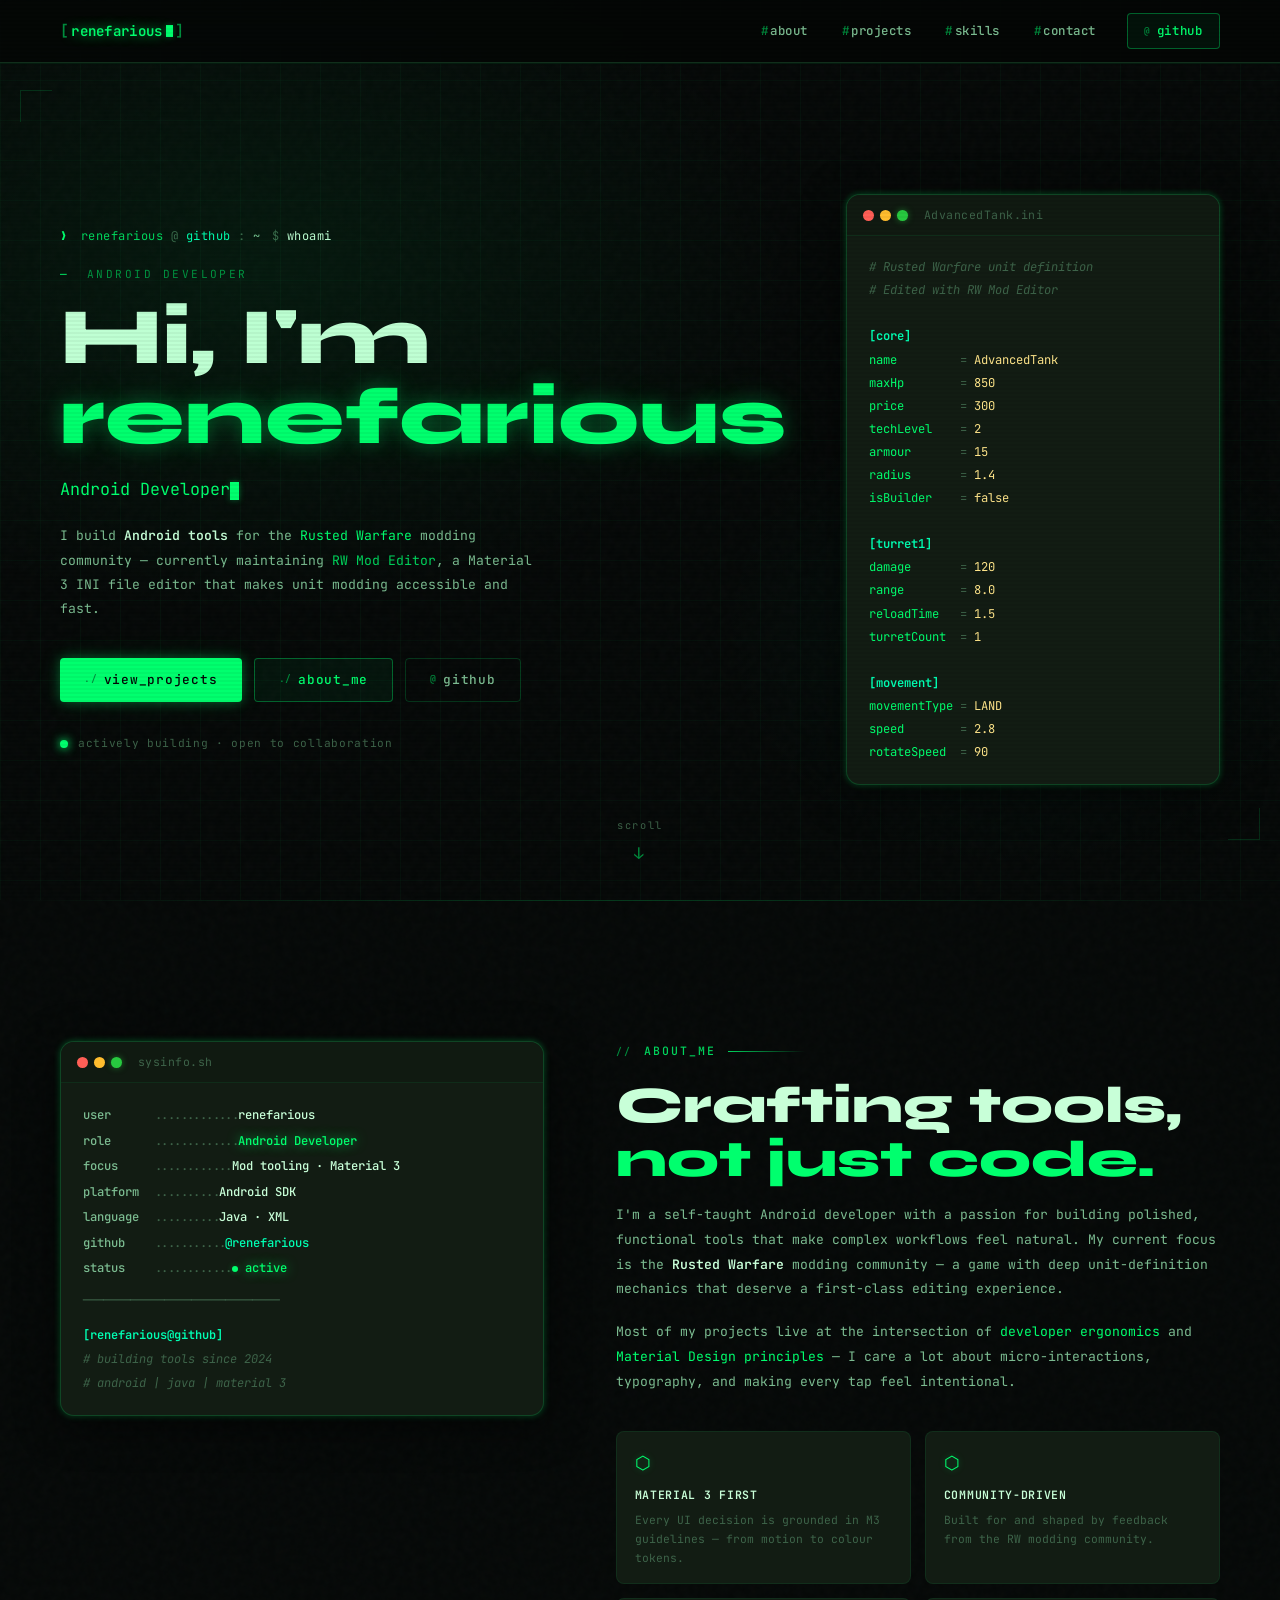
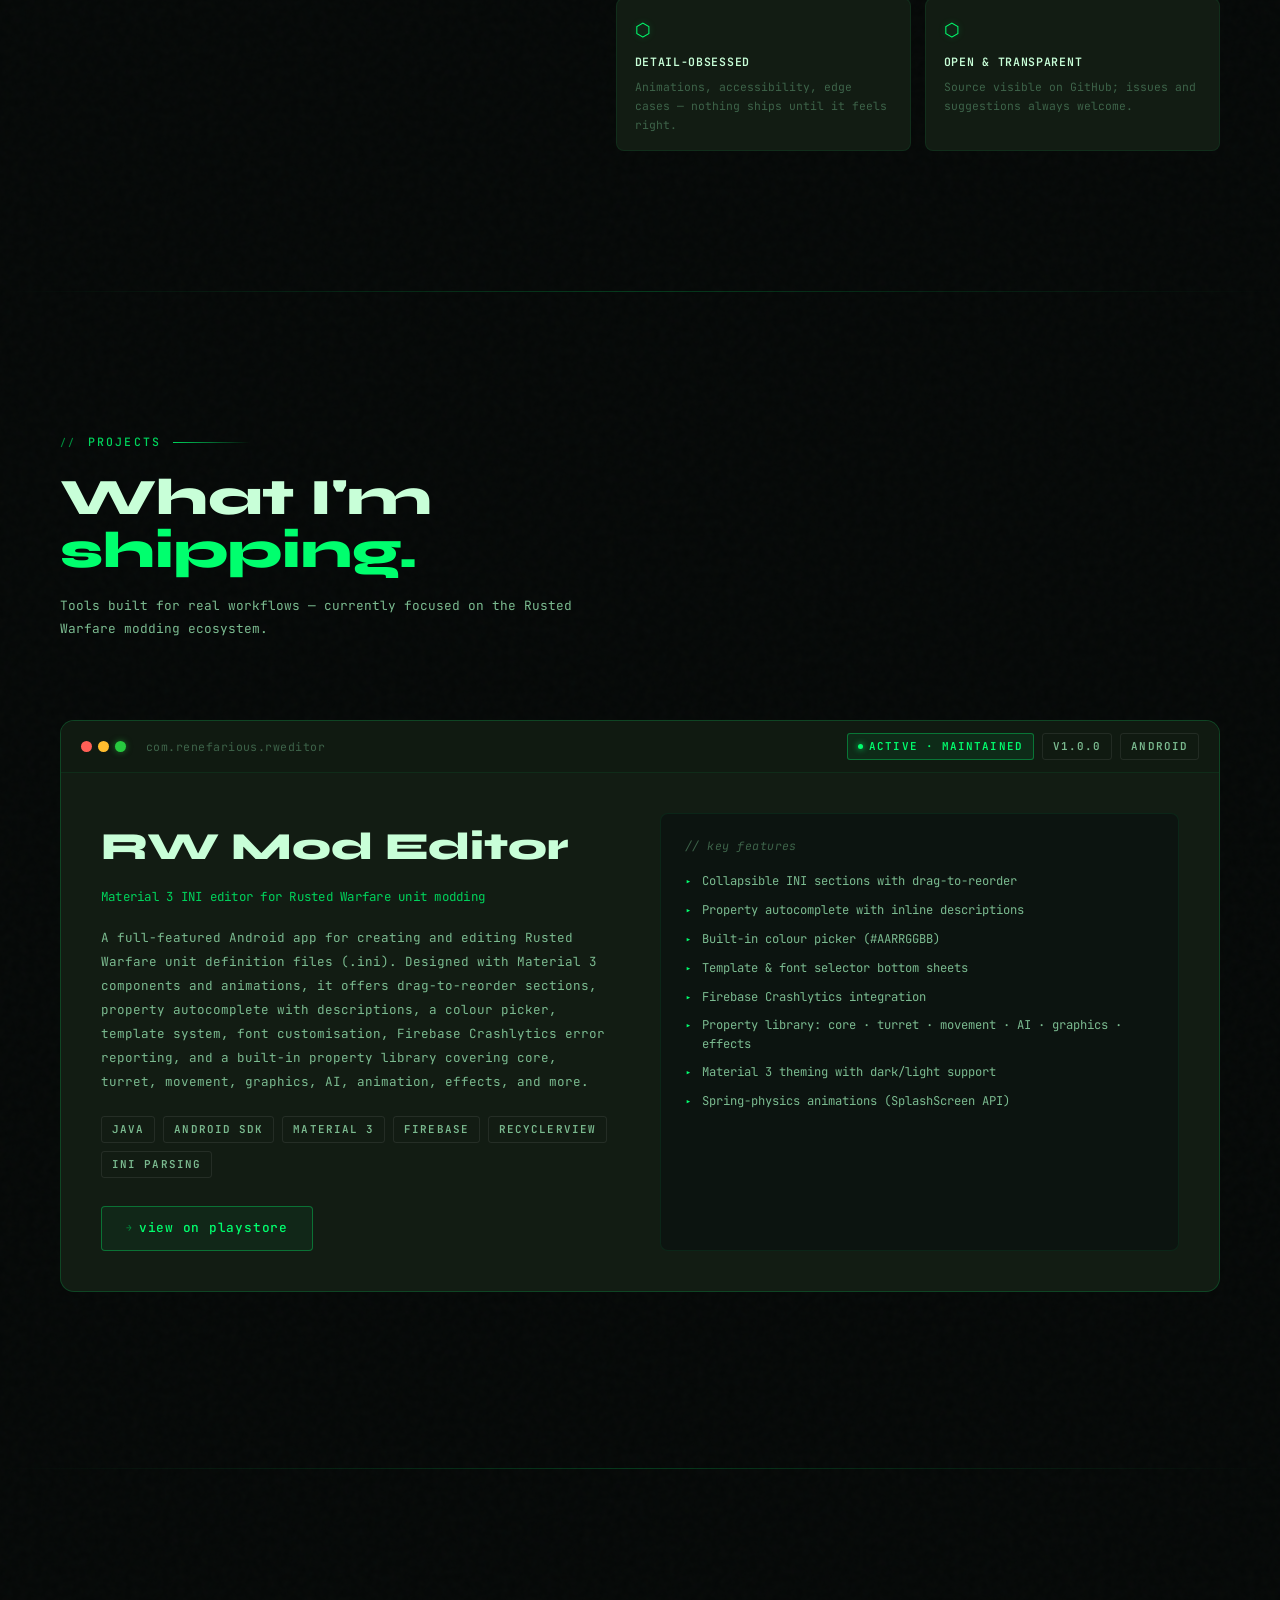
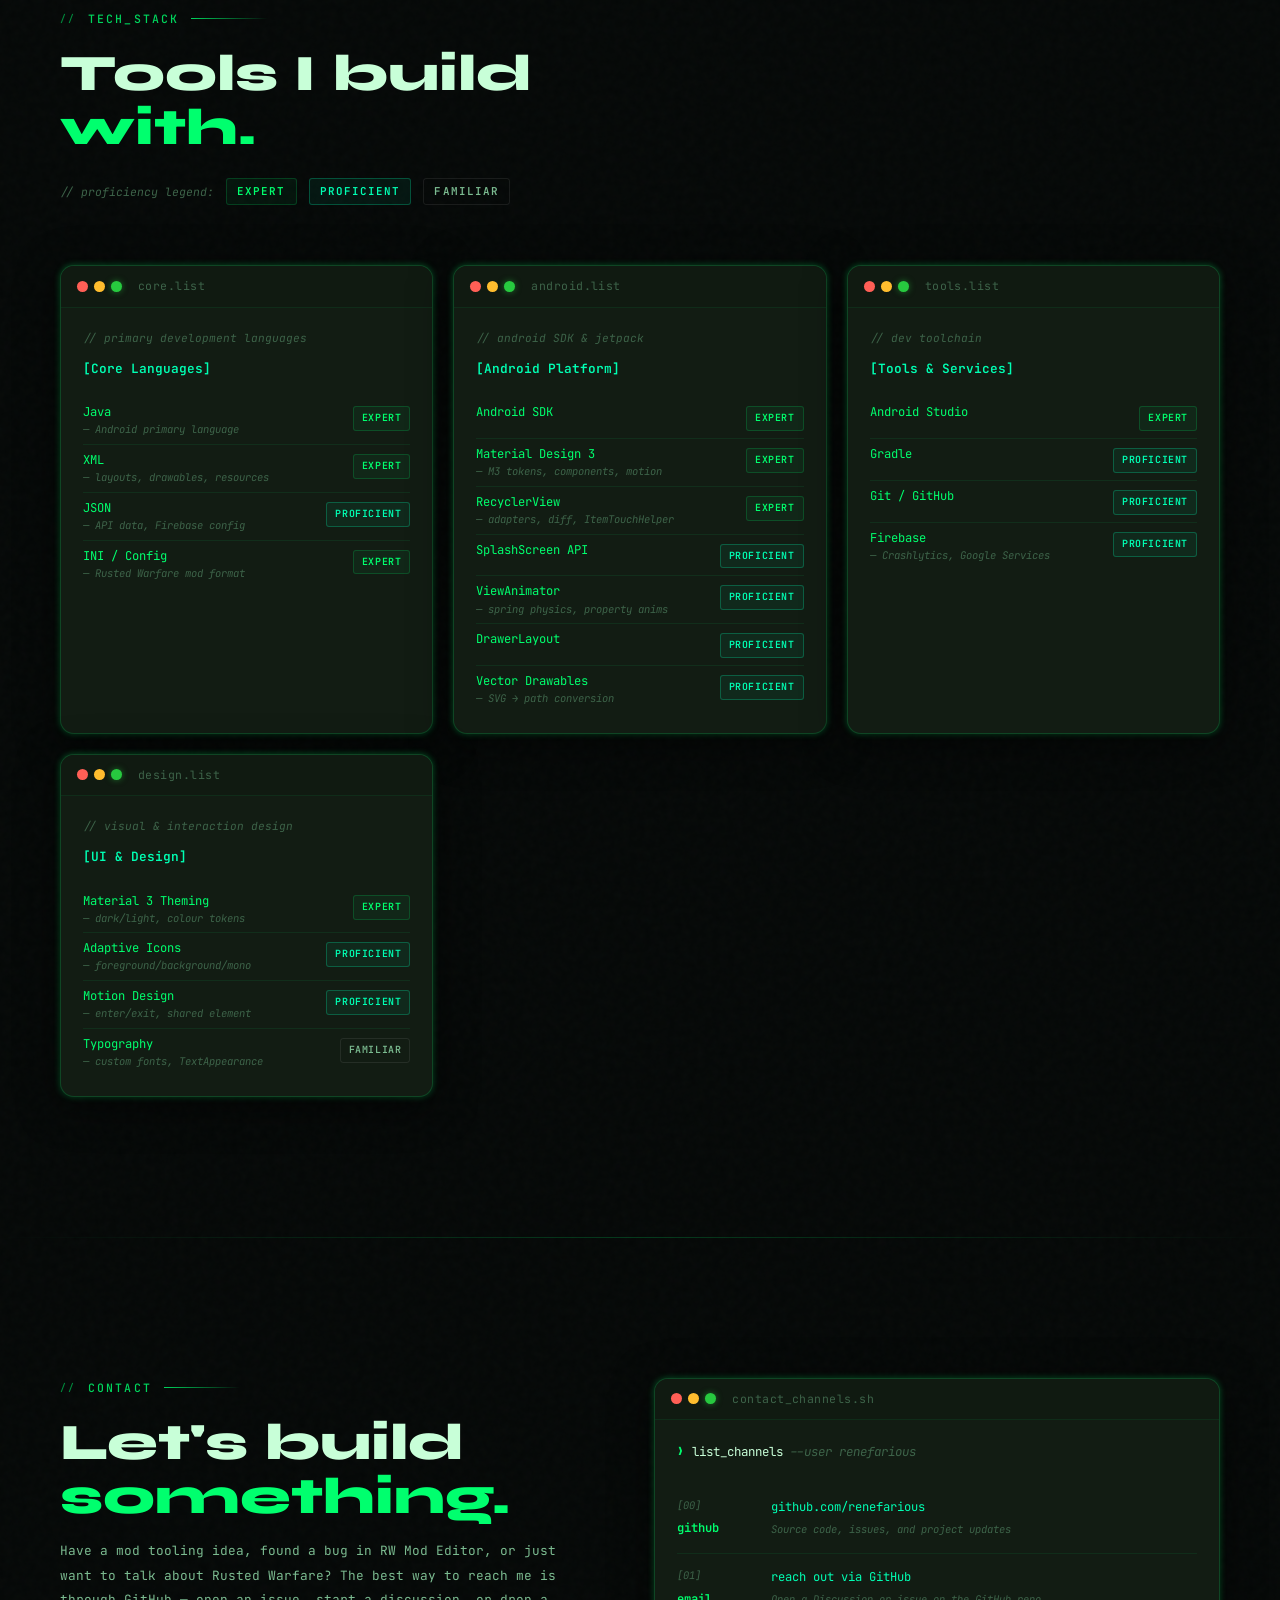
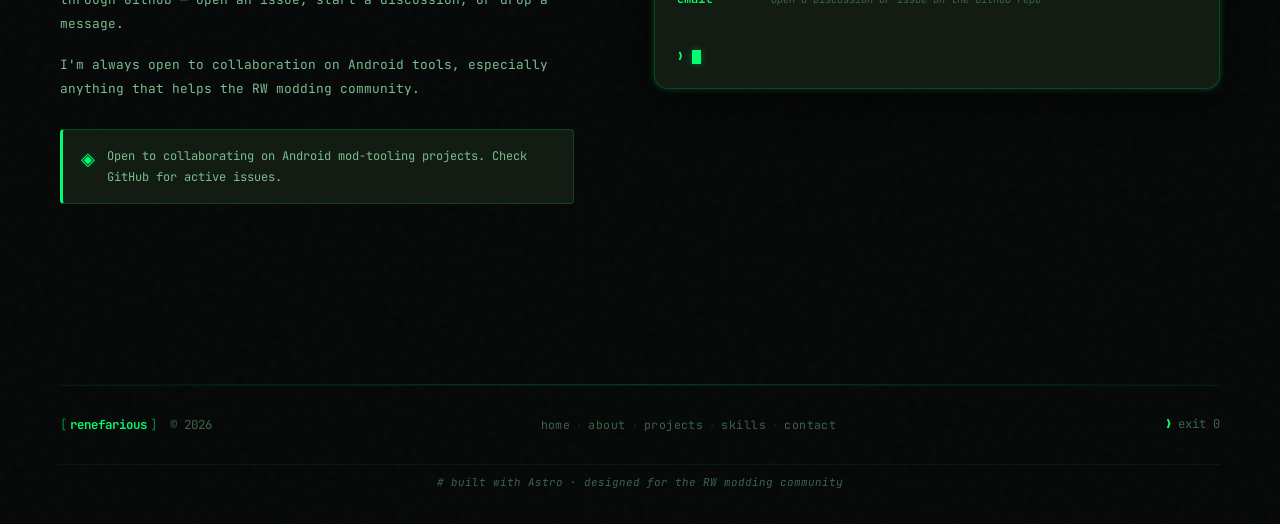
==== index.html @ c9afe2d6 "deploy: ad6c44a686f41057e2654ab1df4fb0afc481d09d renefarious/renefarious.github.io-source@ad6c44a686" ====
<!DOCTYPE html><html lang="en"> <head><meta charset="UTF-8"><meta name="viewport" content="width=device-width, initial-scale=1.0"><meta name="description" content="Self-taught Android developer building Material 3 tools for the Rusted Warfare modding community. Currently maintaining RW Mod Editor."><meta name="theme-color" content="#040706"><!-- Open Graph --><meta property="og:title" content="renefarious — Android Developer &#38; Mod Tooling"><meta property="og:description" content="Self-taught Android developer building Material 3 tools for the Rusted Warfare modding community. Currently maintaining RW Mod Editor."><meta property="og:image" content="/og-cover.png"><meta property="og:type" content="website"><meta name="twitter:card" content="summary_large_image"><title>renefarious — Android Developer &amp; Mod Tooling</title><link rel="icon" type="image/svg+xml" href="/favicon.svg"><!--
      Google Fonts:
        Syne 700/800       → bold display headings (geometric, futuristic)
        JetBrains Mono 400/500/600 → body, terminal, code (readable monospace)
    --><link rel="preconnect" href="https://fonts.googleapis.com"><link rel="preconnect" href="https://fonts.gstatic.com" crossorigin><link href="https://fonts.googleapis.com/css2?family=Syne:wght@700;800&family=JetBrains+Mono:ital,wght@0,400;0,500;0,600;1,400&display=swap" rel="stylesheet"><!-- global.css is injected by Astro via the frontmatter import above --><link rel="stylesheet" href="/_astro/index@_@astro.DR4zOXtX.css"></head> <body> <!-- Phosphor CRT scanline overlay — pure CSS, no performance cost --> <div class="scanlines" aria-hidden="true"></div> <!-- Page content slot --> <header class="nav" id="nav" data-astro-cid-dmqpwcec> <div class="nav__inner container" data-astro-cid-dmqpwcec> <!-- ── Logo ── --> <a href="/" class="nav__logo" aria-label="Home" data-astro-cid-dmqpwcec> <span class="nav__logo-bracket" data-astro-cid-dmqpwcec>[</span> <span class="nav__logo-name" data-astro-cid-dmqpwcec>renefarious</span> <span class="nav__logo-cursor" aria-hidden="true" data-astro-cid-dmqpwcec></span> <span class="nav__logo-bracket" data-astro-cid-dmqpwcec>]</span> </a> <!-- ── Desktop links ── --> <nav class="nav__links hide-mobile" aria-label="Primary navigation" data-astro-cid-dmqpwcec> <a href="#about" class="nav__link" data-href="#about" data-astro-cid-dmqpwcec> <span class="nav__link-prefix" data-astro-cid-dmqpwcec>#</span>about </a><a href="#projects" class="nav__link" data-href="#projects" data-astro-cid-dmqpwcec> <span class="nav__link-prefix" data-astro-cid-dmqpwcec>#</span>projects </a><a href="#skills" class="nav__link" data-href="#skills" data-astro-cid-dmqpwcec> <span class="nav__link-prefix" data-astro-cid-dmqpwcec>#</span>skills </a><a href="#contact" class="nav__link" data-href="#contact" data-astro-cid-dmqpwcec> <span class="nav__link-prefix" data-astro-cid-dmqpwcec>#</span>contact </a> <a href="https://github.com/renefarious" class="btn btn--ghost nav__cta" target="_blank" rel="noopener noreferrer" aria-label="GitHub profile" data-astro-cid-dmqpwcec> <span class="btn__prefix" data-astro-cid-dmqpwcec>@</span>github
</a> </nav> <!-- ── Mobile hamburger ── --> <button class="nav__hamburger hide-desktop" id="hamburger" aria-label="Toggle navigation" aria-expanded="false" aria-controls="mobile-menu" data-astro-cid-dmqpwcec> <span class="ham__bar" data-astro-cid-dmqpwcec></span> <span class="ham__bar" data-astro-cid-dmqpwcec></span> <span class="ham__bar" data-astro-cid-dmqpwcec></span> </button> </div><!-- /.nav__inner --> <!-- ── Mobile dropdown panel ── --> <div class="nav__mobile" id="mobile-menu" aria-hidden="true" data-astro-cid-dmqpwcec> <nav aria-label="Mobile navigation" data-astro-cid-dmqpwcec> <a href="#about" class="nav__mobile-link" data-href="#about" data-astro-cid-dmqpwcec> <span class="nav__link-prefix" data-astro-cid-dmqpwcec>❯ </span>about </a><a href="#projects" class="nav__mobile-link" data-href="#projects" data-astro-cid-dmqpwcec> <span class="nav__link-prefix" data-astro-cid-dmqpwcec>❯ </span>projects </a><a href="#skills" class="nav__mobile-link" data-href="#skills" data-astro-cid-dmqpwcec> <span class="nav__link-prefix" data-astro-cid-dmqpwcec>❯ </span>skills </a><a href="#contact" class="nav__mobile-link" data-href="#contact" data-astro-cid-dmqpwcec> <span class="nav__link-prefix" data-astro-cid-dmqpwcec>❯ </span>contact </a> <a href="https://github.com/renefarious" class="nav__mobile-link" target="_blank" rel="noopener noreferrer" data-astro-cid-dmqpwcec> <span class="nav__link-prefix" data-astro-cid-dmqpwcec>❯ </span>github
</a> </nav> </div> </header>  <script type="module">const c=document.getElementById("nav");window.addEventListener("scroll",()=>{c.classList.toggle("scrolled",window.scrollY>20)},{passive:!0});const n=document.getElementById("hamburger"),r=document.getElementById("mobile-menu");n.addEventListener("click",()=>{const e=n.getAttribute("aria-expanded")==="true";n.setAttribute("aria-expanded",String(!e)),r.setAttribute("aria-hidden",String(e))});r.querySelectorAll("a").forEach(e=>{e.addEventListener("click",()=>{n.setAttribute("aria-expanded","false"),r.setAttribute("aria-hidden","true")})});const o=document.querySelectorAll("section[id]"),a=document.querySelectorAll(".nav__link[data-href]"),d=new IntersectionObserver(e=>{e.forEach(i=>{if(i.isIntersecting){a.forEach(t=>t.classList.remove("active"));const s=`#${i.target.id}`;a.forEach(t=>{t.dataset.href===s&&t.classList.add("active")})}})},{rootMargin:"-40% 0px -55% 0px"});o.forEach(e=>d.observe(e));</script> <main id="main-content">  <section id="home" class="hero grid-bg" aria-label="Introduction" data-astro-cid-bbe6dxrz> <!-- Corner bracket decorations — purely aesthetic --> <span class="hero__corner hero__corner--tl" aria-hidden="true" data-astro-cid-bbe6dxrz></span> <span class="hero__corner hero__corner--br" aria-hidden="true" data-astro-cid-bbe6dxrz></span> <div class="hero__container container" data-astro-cid-bbe6dxrz> <!-- ── Left: Content ──────────────────────────────────── --> <div class="hero__content" data-astro-cid-bbe6dxrz> <!-- Terminal prompt line --> <div class="hero__prompt" aria-hidden="true" data-astro-cid-bbe6dxrz> <span class="prompt__chevron" data-astro-cid-bbe6dxrz>❯</span> <span class="prompt__host" data-astro-cid-bbe6dxrz>renefarious</span> <span class="prompt__sep" data-astro-cid-bbe6dxrz>@</span> <span class="prompt__machine" data-astro-cid-bbe6dxrz>github</span> <span class="prompt__colon" data-astro-cid-bbe6dxrz>:</span> <span class="prompt__dir" data-astro-cid-bbe6dxrz>~ </span> <span class="prompt__dollar" data-astro-cid-bbe6dxrz>$</span> <span class="prompt__input" data-astro-cid-bbe6dxrz> whoami</span> </div> <!-- Eye-line label --> <p class="hero__eyeline" data-astro-cid-bbe6dxrz> <span class="hero__eyeline-dash" data-astro-cid-bbe6dxrz>—</span> android developer
</p> <!-- Main heading --> <h1 class="hero__heading" data-astro-cid-bbe6dxrz>
Hi, I'm<br data-astro-cid-bbe6dxrz> <span class="hero__name" data-astro-cid-bbe6dxrz>renefarious</span> </h1> <!-- Typewriter subtitle --> <p class="hero__sub" data-astro-cid-bbe6dxrz> <span id="typewriter" class="typewriter-text" aria-live="polite" data-astro-cid-bbe6dxrz></span><!--
        --><span class="cursor-blink" aria-hidden="true" data-astro-cid-bbe6dxrz></span> </p> <!-- Description --> <p class="hero__desc" data-astro-cid-bbe6dxrz>
I build <strong data-astro-cid-bbe6dxrz>Android tools</strong> for the
<span class="text-green" data-astro-cid-bbe6dxrz>Rusted Warfare</span> modding community —
        currently maintaining <em data-astro-cid-bbe6dxrz>RW Mod Editor</em>, a Material 3 INI file editor
        that makes unit modding accessible and fast.
</p> <!-- CTAs --> <div class="hero__ctas" data-astro-cid-bbe6dxrz> <a href="#projects" class="btn btn--primary" data-astro-cid-bbe6dxrz> <span class="btn__prefix" data-astro-cid-bbe6dxrz>./</span>view_projects
</a> <a href="#about" class="btn btn--ghost" data-astro-cid-bbe6dxrz> <span class="btn__prefix" data-astro-cid-bbe6dxrz>./</span>about_me
</a> <a href="https://github.com/renefarious" class="btn btn--outline" target="_blank" rel="noopener noreferrer" aria-label="Open GitHub profile" data-astro-cid-bbe6dxrz> <span class="btn__prefix" data-astro-cid-bbe6dxrz>@</span>github
</a> </div> <!-- Status indicator --> <div class="hero__status" aria-label="Current status" data-astro-cid-bbe6dxrz> <span class="status-dot" aria-hidden="true" data-astro-cid-bbe6dxrz></span> <span data-astro-cid-bbe6dxrz>actively building · open to collaboration</span> </div> </div><!-- /.hero__content --> <!-- ── Right: Decorative terminal window ─────────────── --> <div class="hero__terminal terminal-window" aria-hidden="true" data-astro-cid-bbe6dxrz> <div class="terminal-header" data-astro-cid-bbe6dxrz> <div class="terminal-dots" data-astro-cid-bbe6dxrz> <span class="terminal-dot terminal-dot--red" data-astro-cid-bbe6dxrz></span> <span class="terminal-dot terminal-dot--yellow" data-astro-cid-bbe6dxrz></span> <span class="terminal-dot terminal-dot--green" data-astro-cid-bbe6dxrz></span> </div> <span class="terminal-title" data-astro-cid-bbe6dxrz>AdvancedTank.ini</span> </div> <div class="terminal-body" data-astro-cid-bbe6dxrz> <pre class="hero__code" data-astro-cid-bbe6dxrz><code data-astro-cid-bbe6dxrz><span class="ini-comment" data-astro-cid-bbe6dxrz># Rusted Warfare unit definition</span>
<span class="ini-comment" data-astro-cid-bbe6dxrz># Edited with RW Mod Editor</span>

<span class="ini-section" data-astro-cid-bbe6dxrz>[core]</span>
<span class="ini-key" data-astro-cid-bbe6dxrz>name</span><span class="ini-eq" data-astro-cid-bbe6dxrz>         = </span><span class="ini-value" data-astro-cid-bbe6dxrz>AdvancedTank</span>
<span class="ini-key" data-astro-cid-bbe6dxrz>maxHp</span><span class="ini-eq" data-astro-cid-bbe6dxrz>        = </span><span class="ini-value" data-astro-cid-bbe6dxrz>850</span>
<span class="ini-key" data-astro-cid-bbe6dxrz>price</span><span class="ini-eq" data-astro-cid-bbe6dxrz>        = </span><span class="ini-value" data-astro-cid-bbe6dxrz>300</span>
<span class="ini-key" data-astro-cid-bbe6dxrz>techLevel</span><span class="ini-eq" data-astro-cid-bbe6dxrz>    = </span><span class="ini-value" data-astro-cid-bbe6dxrz>2</span>
<span class="ini-key" data-astro-cid-bbe6dxrz>armour</span><span class="ini-eq" data-astro-cid-bbe6dxrz>       = </span><span class="ini-value" data-astro-cid-bbe6dxrz>15</span>
<span class="ini-key" data-astro-cid-bbe6dxrz>radius</span><span class="ini-eq" data-astro-cid-bbe6dxrz>       = </span><span class="ini-value" data-astro-cid-bbe6dxrz>1.4</span>
<span class="ini-key" data-astro-cid-bbe6dxrz>isBuilder</span><span class="ini-eq" data-astro-cid-bbe6dxrz>    = </span><span class="ini-value" data-astro-cid-bbe6dxrz>false</span>

<span class="ini-section" data-astro-cid-bbe6dxrz>[turret1]</span>
<span class="ini-key" data-astro-cid-bbe6dxrz>damage</span><span class="ini-eq" data-astro-cid-bbe6dxrz>       = </span><span class="ini-value" data-astro-cid-bbe6dxrz>120</span>
<span class="ini-key" data-astro-cid-bbe6dxrz>range</span><span class="ini-eq" data-astro-cid-bbe6dxrz>        = </span><span class="ini-value" data-astro-cid-bbe6dxrz>8.0</span>
<span class="ini-key" data-astro-cid-bbe6dxrz>reloadTime</span><span class="ini-eq" data-astro-cid-bbe6dxrz>   = </span><span class="ini-value" data-astro-cid-bbe6dxrz>1.5</span>
<span class="ini-key" data-astro-cid-bbe6dxrz>turretCount</span><span class="ini-eq" data-astro-cid-bbe6dxrz>  = </span><span class="ini-value" data-astro-cid-bbe6dxrz>1</span>

<span class="ini-section" data-astro-cid-bbe6dxrz>[movement]</span>
<span class="ini-key" data-astro-cid-bbe6dxrz>movementType</span><span class="ini-eq" data-astro-cid-bbe6dxrz> = </span><span class="ini-value" data-astro-cid-bbe6dxrz>LAND</span>
<span class="ini-key" data-astro-cid-bbe6dxrz>speed</span><span class="ini-eq" data-astro-cid-bbe6dxrz>        = </span><span class="ini-value" data-astro-cid-bbe6dxrz>2.8</span>
<span class="ini-key" data-astro-cid-bbe6dxrz>rotateSpeed</span><span class="ini-eq" data-astro-cid-bbe6dxrz>  = </span><span class="ini-value" data-astro-cid-bbe6dxrz>90</span></code></pre> </div> </div><!-- /.hero__terminal --> </div><!-- /.hero__container --> <!-- Scroll hint --> <div class="hero__scroll" aria-hidden="true" data-astro-cid-bbe6dxrz> <span class="scroll-label" data-astro-cid-bbe6dxrz>scroll</span> <span class="scroll-arrow" data-astro-cid-bbe6dxrz>↓</span> </div> </section>  <script type="module">const o=["Android Developer","Mod Tooling Engineer","Material 3 Enthusiast","Rusted Warfare Modder","Open Source Builder"],s=document.getElementById("typewriter");let r=0,t=0,i=!1;function e(){const n=o[r];if(i){if(s.textContent=n.slice(0,--t),t===0){i=!1,r=(r+1)%o.length,setTimeout(e,380);return}setTimeout(e,38)}else{if(s.textContent=n.slice(0,++t),t===n.length){i=!0,setTimeout(e,1800);return}setTimeout(e,68)}}setTimeout(e,600);</script>  <div class="divider" role="separator" aria-hidden="true"></div> <section id="about" class="about section" data-astro-cid-v2cbyr3p> <div class="container" data-astro-cid-v2cbyr3p> <div class="about__grid" data-astro-cid-v2cbyr3p> <!-- ── Left: terminal "sysinfo" card ───────────────── --> <div class="about__card terminal-window" data-reveal data-delay="0" data-astro-cid-v2cbyr3p> <div class="terminal-header" data-astro-cid-v2cbyr3p> <div class="terminal-dots" data-astro-cid-v2cbyr3p> <span class="terminal-dot terminal-dot--red" data-astro-cid-v2cbyr3p></span> <span class="terminal-dot terminal-dot--yellow" data-astro-cid-v2cbyr3p></span> <span class="terminal-dot terminal-dot--green" data-astro-cid-v2cbyr3p></span> </div> <span class="terminal-title" data-astro-cid-v2cbyr3p>sysinfo.sh</span> </div> <div class="terminal-body about__sysinfo" data-astro-cid-v2cbyr3p> <div class="sysinfo__line" data-astro-cid-v2cbyr3p> <span class="sysinfo__key" data-astro-cid-v2cbyr3p>user</span> <span class="sysinfo__sep" data-astro-cid-v2cbyr3p> ............. </span> <span class="sysinfo__val" data-astro-cid-v2cbyr3p>renefarious</span> </div> <div class="sysinfo__line" data-astro-cid-v2cbyr3p> <span class="sysinfo__key" data-astro-cid-v2cbyr3p>role</span> <span class="sysinfo__sep" data-astro-cid-v2cbyr3p> ............. </span> <span class="sysinfo__val sysinfo__val--green" data-astro-cid-v2cbyr3p>Android Developer</span> </div> <div class="sysinfo__line" data-astro-cid-v2cbyr3p> <span class="sysinfo__key" data-astro-cid-v2cbyr3p>focus</span> <span class="sysinfo__sep" data-astro-cid-v2cbyr3p> ............ </span> <span class="sysinfo__val" data-astro-cid-v2cbyr3p>Mod tooling · Material 3</span> </div> <div class="sysinfo__line" data-astro-cid-v2cbyr3p> <span class="sysinfo__key" data-astro-cid-v2cbyr3p>platform</span> <span class="sysinfo__sep" data-astro-cid-v2cbyr3p> .......... </span> <span class="sysinfo__val" data-astro-cid-v2cbyr3p>Android SDK</span> </div> <div class="sysinfo__line" data-astro-cid-v2cbyr3p> <span class="sysinfo__key" data-astro-cid-v2cbyr3p>language</span> <span class="sysinfo__sep" data-astro-cid-v2cbyr3p> .......... </span> <span class="sysinfo__val" data-astro-cid-v2cbyr3p>Java · XML</span> </div> <div class="sysinfo__line" data-astro-cid-v2cbyr3p> <span class="sysinfo__key" data-astro-cid-v2cbyr3p>github</span> <span class="sysinfo__sep" data-astro-cid-v2cbyr3p> ........... </span> <a href="https://github.com/renefarious" class="sysinfo__val sysinfo__val--link" target="_blank" rel="noopener noreferrer" data-astro-cid-v2cbyr3p>@renefarious</a> </div> <div class="sysinfo__line" data-astro-cid-v2cbyr3p> <span class="sysinfo__key" data-astro-cid-v2cbyr3p>status</span> <span class="sysinfo__sep" data-astro-cid-v2cbyr3p> ............ </span> <span class="sysinfo__val sysinfo__val--green" data-astro-cid-v2cbyr3p> <span class="status-dot-sm" aria-hidden="true" data-astro-cid-v2cbyr3p></span>
active
</span> </div> <!-- Divider line --> <div class="sysinfo__divider" aria-hidden="true" data-astro-cid-v2cbyr3p> <span data-astro-cid-v2cbyr3p>─────────────────────────────</span> </div> <!-- Mini ASCII identity bar --> <div class="sysinfo__ascii" aria-hidden="true" data-astro-cid-v2cbyr3p> <span class="ini-section" data-astro-cid-v2cbyr3p>[renefarious@github]</span> <br data-astro-cid-v2cbyr3p> <span class="ini-comment" data-astro-cid-v2cbyr3p># building tools since 2024</span> <br data-astro-cid-v2cbyr3p> <span class="ini-comment" data-astro-cid-v2cbyr3p># android | java | material 3</span> </div> </div> </div><!-- /.about__card --> <!-- ── Right: prose ─────────────────────────────────── --> <div class="about__prose" data-reveal data-delay="100" data-astro-cid-v2cbyr3p> <p class="section-label" data-astro-cid-v2cbyr3p>about_me</p> <h2 class="section-title" data-astro-cid-v2cbyr3p>
Crafting tools,<br data-astro-cid-v2cbyr3p> <span class="text-green" data-astro-cid-v2cbyr3p>not just code.</span> </h2> <p class="about__body" data-astro-cid-v2cbyr3p>
I'm a self-taught Android developer with a passion for building
          polished, functional tools that make complex workflows feel natural.
          My current focus is the <strong data-astro-cid-v2cbyr3p>Rusted Warfare</strong> modding
          community — a game with deep unit-definition mechanics that deserve
          a first-class editing experience.
</p> <p class="about__body" data-astro-cid-v2cbyr3p>
Most of my projects live at the intersection of
<span class="text-green" data-astro-cid-v2cbyr3p>developer ergonomics</span> and
<span class="text-green" data-astro-cid-v2cbyr3p>Material Design principles</span> — I care
          a lot about micro-interactions, typography, and making every tap feel
          intentional.
</p> <!-- Core values / approach grid --> <div class="about__values" data-astro-cid-v2cbyr3p> <div class="about__value-card" data-astro-cid-v2cbyr3p> <span class="value__icon" data-astro-cid-v2cbyr3p>⬡</span> <span class="value__label" data-astro-cid-v2cbyr3p>Material 3 First</span> <span class="value__desc" data-astro-cid-v2cbyr3p>
Every UI decision is grounded in M3 guidelines — from motion
              to colour tokens.
</span> </div> <div class="about__value-card" data-astro-cid-v2cbyr3p> <span class="value__icon" data-astro-cid-v2cbyr3p>⬡</span> <span class="value__label" data-astro-cid-v2cbyr3p>Community-Driven</span> <span class="value__desc" data-astro-cid-v2cbyr3p>
Built for and shaped by feedback from the RW modding community.
</span> </div> <div class="about__value-card" data-astro-cid-v2cbyr3p> <span class="value__icon" data-astro-cid-v2cbyr3p>⬡</span> <span class="value__label" data-astro-cid-v2cbyr3p>Detail-Obsessed</span> <span class="value__desc" data-astro-cid-v2cbyr3p>
Animations, accessibility, edge cases — nothing ships until it
              feels right.
</span> </div> <div class="about__value-card" data-astro-cid-v2cbyr3p> <span class="value__icon" data-astro-cid-v2cbyr3p>⬡</span> <span class="value__label" data-astro-cid-v2cbyr3p>Open &amp; Transparent</span> <span class="value__desc" data-astro-cid-v2cbyr3p>
Source visible on GitHub; issues and suggestions always welcome.
</span> </div> </div> </div><!-- /.about__prose --> </div><!-- /.about__grid --> </div> </section> <div class="divider" role="separator" aria-hidden="true"></div> <section id="projects" class="projects section" data-astro-cid-amng4zvp> <div class="container" data-astro-cid-amng4zvp> <!-- ── Section header ─────────────────────────────────── --> <div class="projects__header" data-reveal data-astro-cid-amng4zvp> <p class="section-label" data-astro-cid-amng4zvp>projects</p> <h2 class="section-title" data-astro-cid-amng4zvp>
What I'm<br data-astro-cid-amng4zvp> <span class="text-green" data-astro-cid-amng4zvp>shipping.</span> </h2> <p class="projects__sub" data-astro-cid-amng4zvp>
Tools built for real workflows — currently focused on
        the Rusted Warfare modding ecosystem.
</p> </div> <!-- ── Featured project ───────────────────────────────── --> <article class="project-featured" data-reveal data-delay="80" data-astro-cid-amng4zvp> <!-- Terminal chrome at the top --> <div class="project-featured__chrome" data-astro-cid-amng4zvp> <div class="terminal-dots" data-astro-cid-amng4zvp> <span class="terminal-dot terminal-dot--red" data-astro-cid-amng4zvp></span> <span class="terminal-dot terminal-dot--yellow" data-astro-cid-amng4zvp></span> <span class="terminal-dot terminal-dot--green" data-astro-cid-amng4zvp></span> </div> <span class="terminal-title" data-astro-cid-amng4zvp>com.renefarious.rweditor</span> <span class="pf__status-wrap" data-astro-cid-amng4zvp> <span class="pf__status badge badge--active" data-astro-cid-amng4zvp> <span class="badge-dot" aria-hidden="true" data-astro-cid-amng4zvp></span> Active · Maintained </span> <span class="badge badge--dim" data-astro-cid-amng4zvp>v1.0.0</span> <span class="badge badge--dim" data-astro-cid-amng4zvp>Android</span> </span> </div> <!-- Main content area --> <div class="project-featured__body" data-astro-cid-amng4zvp> <!-- Left: info --> <div class="pf__info" data-astro-cid-amng4zvp> <h3 class="pf__name" data-astro-cid-amng4zvp>RW Mod Editor</h3> <p class="pf__tagline" data-astro-cid-amng4zvp>Material 3 INI editor for Rusted Warfare unit modding</p> <p class="pf__desc" data-astro-cid-amng4zvp>A full-featured Android app for creating and editing Rusted Warfare unit definition files (.ini). Designed with Material 3 components and animations, it offers drag-to-reorder sections, property autocomplete with descriptions, a colour picker, template system, font customisation, Firebase Crashlytics error reporting, and a built-in property library covering core, turret, movement, graphics, AI, animation, effects, and more.</p> <!-- Tag pills --> <div class="pf__tags" role="list" aria-label="Tech stack" data-astro-cid-amng4zvp> <span class="badge badge--dim" role="listitem" data-astro-cid-amng4zvp>Java</span><span class="badge badge--dim" role="listitem" data-astro-cid-amng4zvp>Android SDK</span><span class="badge badge--dim" role="listitem" data-astro-cid-amng4zvp>Material 3</span><span class="badge badge--dim" role="listitem" data-astro-cid-amng4zvp>Firebase</span><span class="badge badge--dim" role="listitem" data-astro-cid-amng4zvp>RecyclerView</span><span class="badge badge--dim" role="listitem" data-astro-cid-amng4zvp>INI Parsing</span> </div> <!-- CTA -->  <a href="https://github.com/renefarious/rw-mod-editor" class="btn btn--ghost pf__cta" target="_blank" rel="noopener noreferrer" aria-label="View RW Mod Editor on Google Play Store" data-astro-cid-amng4zvp> <span class="btn__prefix" data-astro-cid-amng4zvp>→</span>view on playstore
</a> </div> <!-- Right: features list --> <div class="pf__features" data-astro-cid-amng4zvp> <p class="pf__features-title" data-astro-cid-amng4zvp> <span class="ini-comment" data-astro-cid-amng4zvp>// key features</span> </p> <ul class="pf__feature-list" data-astro-cid-amng4zvp> <li class="pf__feature-item" data-astro-cid-amng4zvp> <span class="pf__feat-bullet" aria-hidden="true" data-astro-cid-amng4zvp>▸</span> Collapsible INI sections with drag-to-reorder </li><li class="pf__feature-item" data-astro-cid-amng4zvp> <span class="pf__feat-bullet" aria-hidden="true" data-astro-cid-amng4zvp>▸</span> Property autocomplete with inline descriptions </li><li class="pf__feature-item" data-astro-cid-amng4zvp> <span class="pf__feat-bullet" aria-hidden="true" data-astro-cid-amng4zvp>▸</span> Built-in colour picker (#AARRGGBB) </li><li class="pf__feature-item" data-astro-cid-amng4zvp> <span class="pf__feat-bullet" aria-hidden="true" data-astro-cid-amng4zvp>▸</span> Template &amp; font selector bottom sheets </li><li class="pf__feature-item" data-astro-cid-amng4zvp> <span class="pf__feat-bullet" aria-hidden="true" data-astro-cid-amng4zvp>▸</span> Firebase Crashlytics integration </li><li class="pf__feature-item" data-astro-cid-amng4zvp> <span class="pf__feat-bullet" aria-hidden="true" data-astro-cid-amng4zvp>▸</span> Property library: core · turret · movement · AI · graphics · effects </li><li class="pf__feature-item" data-astro-cid-amng4zvp> <span class="pf__feat-bullet" aria-hidden="true" data-astro-cid-amng4zvp>▸</span> Material 3 theming with dark/light support </li><li class="pf__feature-item" data-astro-cid-amng4zvp> <span class="pf__feat-bullet" aria-hidden="true" data-astro-cid-amng4zvp>▸</span> Spring-physics animations (SplashScreen API) </li> </ul> </div> </div><!-- /.project-featured__body --> </article> <!-- ── Secondary project cards ────────────────────────── --> <div class="projects__grid" data-astro-cid-amng4zvp>  </div> </div> </section> <div class="divider" role="separator" aria-hidden="true"></div> <section id="skills" class="skills section" data-astro-cid-ab4ihpzs> <div class="container" data-astro-cid-ab4ihpzs> <!-- ── Header ────────────────────────────────────────── --> <div class="skills__header" data-reveal data-astro-cid-ab4ihpzs> <p class="section-label" data-astro-cid-ab4ihpzs>tech_stack</p> <h2 class="section-title" data-astro-cid-ab4ihpzs>
Tools I build<br data-astro-cid-ab4ihpzs> <span class="text-green" data-astro-cid-ab4ihpzs>with.</span> </h2> </div> <!-- ── Legend ────────────────────────────────────────── --> <div class="skills__legend" data-reveal data-delay="60" data-astro-cid-ab4ihpzs> <span class="ini-comment" data-astro-cid-ab4ihpzs>// proficiency legend:</span> <span class="badge badge--active" data-astro-cid-ab4ihpzs>expert</span> <span class="badge badge--teal" data-astro-cid-ab4ihpzs>proficient</span> <span class="badge badge--dim" data-astro-cid-ab4ihpzs>familiar</span> </div> <!-- ── Category grid ─────────────────────────────────── --> <div class="skills__grid" data-astro-cid-ab4ihpzs> <div class="skill-category terminal-window" data-reveal data-delay="0ms" data-astro-cid-ab4ihpzs> <!-- Terminal header --> <div class="terminal-header" data-astro-cid-ab4ihpzs> <div class="terminal-dots" data-astro-cid-ab4ihpzs> <span class="terminal-dot terminal-dot--red" data-astro-cid-ab4ihpzs></span> <span class="terminal-dot terminal-dot--yellow" data-astro-cid-ab4ihpzs></span> <span class="terminal-dot terminal-dot--green" data-astro-cid-ab4ihpzs></span> </div> <span class="terminal-title" data-astro-cid-ab4ihpzs>core.list</span> </div> <!-- Body --> <div class="terminal-body sc__body" data-astro-cid-ab4ihpzs> <p class="sc__comment" data-astro-cid-ab4ihpzs>// primary development languages</p> <p class="sc__section-label" data-astro-cid-ab4ihpzs> <span class="ini-section" data-astro-cid-ab4ihpzs>[Core Languages]</span> </p> <ul class="sc__skill-list" data-astro-cid-ab4ihpzs> <li class="sc__skill-row" data-astro-cid-ab4ihpzs> <span class="sc__skill-name" data-astro-cid-ab4ihpzs> <span class="ini-key" data-astro-cid-ab4ihpzs>Java</span> <span class="sc__skill-note ini-comment" data-astro-cid-ab4ihpzs> — Android primary language</span> </span> <span class="badge badge--active sc__skill-badge" data-astro-cid-ab4ihpzs> expert </span> </li><li class="sc__skill-row" data-astro-cid-ab4ihpzs> <span class="sc__skill-name" data-astro-cid-ab4ihpzs> <span class="ini-key" data-astro-cid-ab4ihpzs>XML</span> <span class="sc__skill-note ini-comment" data-astro-cid-ab4ihpzs> — layouts, drawables, resources</span> </span> <span class="badge badge--active sc__skill-badge" data-astro-cid-ab4ihpzs> expert </span> </li><li class="sc__skill-row" data-astro-cid-ab4ihpzs> <span class="sc__skill-name" data-astro-cid-ab4ihpzs> <span class="ini-key" data-astro-cid-ab4ihpzs>JSON</span> <span class="sc__skill-note ini-comment" data-astro-cid-ab4ihpzs> — API data, Firebase config</span> </span> <span class="badge badge--teal sc__skill-badge" data-astro-cid-ab4ihpzs> proficient </span> </li><li class="sc__skill-row" data-astro-cid-ab4ihpzs> <span class="sc__skill-name" data-astro-cid-ab4ihpzs> <span class="ini-key" data-astro-cid-ab4ihpzs>INI / Config</span> <span class="sc__skill-note ini-comment" data-astro-cid-ab4ihpzs> — Rusted Warfare mod format</span> </span> <span class="badge badge--active sc__skill-badge" data-astro-cid-ab4ihpzs> expert </span> </li> </ul> </div> </div><div class="skill-category terminal-window" data-reveal data-delay="100ms" data-astro-cid-ab4ihpzs> <!-- Terminal header --> <div class="terminal-header" data-astro-cid-ab4ihpzs> <div class="terminal-dots" data-astro-cid-ab4ihpzs> <span class="terminal-dot terminal-dot--red" data-astro-cid-ab4ihpzs></span> <span class="terminal-dot terminal-dot--yellow" data-astro-cid-ab4ihpzs></span> <span class="terminal-dot terminal-dot--green" data-astro-cid-ab4ihpzs></span> </div> <span class="terminal-title" data-astro-cid-ab4ihpzs>android.list</span> </div> <!-- Body --> <div class="terminal-body sc__body" data-astro-cid-ab4ihpzs> <p class="sc__comment" data-astro-cid-ab4ihpzs>// android SDK &amp; jetpack</p> <p class="sc__section-label" data-astro-cid-ab4ihpzs> <span class="ini-section" data-astro-cid-ab4ihpzs>[Android Platform]</span> </p> <ul class="sc__skill-list" data-astro-cid-ab4ihpzs> <li class="sc__skill-row" data-astro-cid-ab4ihpzs> <span class="sc__skill-name" data-astro-cid-ab4ihpzs> <span class="ini-key" data-astro-cid-ab4ihpzs>Android SDK</span>  </span> <span class="badge badge--active sc__skill-badge" data-astro-cid-ab4ihpzs> expert </span> </li><li class="sc__skill-row" data-astro-cid-ab4ihpzs> <span class="sc__skill-name" data-astro-cid-ab4ihpzs> <span class="ini-key" data-astro-cid-ab4ihpzs>Material Design 3</span> <span class="sc__skill-note ini-comment" data-astro-cid-ab4ihpzs> — M3 tokens, components, motion</span> </span> <span class="badge badge--active sc__skill-badge" data-astro-cid-ab4ihpzs> expert </span> </li><li class="sc__skill-row" data-astro-cid-ab4ihpzs> <span class="sc__skill-name" data-astro-cid-ab4ihpzs> <span class="ini-key" data-astro-cid-ab4ihpzs>RecyclerView</span> <span class="sc__skill-note ini-comment" data-astro-cid-ab4ihpzs> — adapters, diff, ItemTouchHelper</span> </span> <span class="badge badge--active sc__skill-badge" data-astro-cid-ab4ihpzs> expert </span> </li><li class="sc__skill-row" data-astro-cid-ab4ihpzs> <span class="sc__skill-name" data-astro-cid-ab4ihpzs> <span class="ini-key" data-astro-cid-ab4ihpzs>SplashScreen API</span>  </span> <span class="badge badge--teal sc__skill-badge" data-astro-cid-ab4ihpzs> proficient </span> </li><li class="sc__skill-row" data-astro-cid-ab4ihpzs> <span class="sc__skill-name" data-astro-cid-ab4ihpzs> <span class="ini-key" data-astro-cid-ab4ihpzs>ViewAnimator</span> <span class="sc__skill-note ini-comment" data-astro-cid-ab4ihpzs> — spring physics, property anims</span> </span> <span class="badge badge--teal sc__skill-badge" data-astro-cid-ab4ihpzs> proficient </span> </li><li class="sc__skill-row" data-astro-cid-ab4ihpzs> <span class="sc__skill-name" data-astro-cid-ab4ihpzs> <span class="ini-key" data-astro-cid-ab4ihpzs>DrawerLayout</span>  </span> <span class="badge badge--teal sc__skill-badge" data-astro-cid-ab4ihpzs> proficient </span> </li><li class="sc__skill-row" data-astro-cid-ab4ihpzs> <span class="sc__skill-name" data-astro-cid-ab4ihpzs> <span class="ini-key" data-astro-cid-ab4ihpzs>Vector Drawables</span> <span class="sc__skill-note ini-comment" data-astro-cid-ab4ihpzs> — SVG → path conversion</span> </span> <span class="badge badge--teal sc__skill-badge" data-astro-cid-ab4ihpzs> proficient </span> </li> </ul> </div> </div><div class="skill-category terminal-window" data-reveal data-delay="200ms" data-astro-cid-ab4ihpzs> <!-- Terminal header --> <div class="terminal-header" data-astro-cid-ab4ihpzs> <div class="terminal-dots" data-astro-cid-ab4ihpzs> <span class="terminal-dot terminal-dot--red" data-astro-cid-ab4ihpzs></span> <span class="terminal-dot terminal-dot--yellow" data-astro-cid-ab4ihpzs></span> <span class="terminal-dot terminal-dot--green" data-astro-cid-ab4ihpzs></span> </div> <span class="terminal-title" data-astro-cid-ab4ihpzs>tools.list</span> </div> <!-- Body --> <div class="terminal-body sc__body" data-astro-cid-ab4ihpzs> <p class="sc__comment" data-astro-cid-ab4ihpzs>// dev toolchain</p> <p class="sc__section-label" data-astro-cid-ab4ihpzs> <span class="ini-section" data-astro-cid-ab4ihpzs>[Tools &amp; Services]</span> </p> <ul class="sc__skill-list" data-astro-cid-ab4ihpzs> <li class="sc__skill-row" data-astro-cid-ab4ihpzs> <span class="sc__skill-name" data-astro-cid-ab4ihpzs> <span class="ini-key" data-astro-cid-ab4ihpzs>Android Studio</span>  </span> <span class="badge badge--active sc__skill-badge" data-astro-cid-ab4ihpzs> expert </span> </li><li class="sc__skill-row" data-astro-cid-ab4ihpzs> <span class="sc__skill-name" data-astro-cid-ab4ihpzs> <span class="ini-key" data-astro-cid-ab4ihpzs>Gradle</span>  </span> <span class="badge badge--teal sc__skill-badge" data-astro-cid-ab4ihpzs> proficient </span> </li><li class="sc__skill-row" data-astro-cid-ab4ihpzs> <span class="sc__skill-name" data-astro-cid-ab4ihpzs> <span class="ini-key" data-astro-cid-ab4ihpzs>Git / GitHub</span>  </span> <span class="badge badge--teal sc__skill-badge" data-astro-cid-ab4ihpzs> proficient </span> </li><li class="sc__skill-row" data-astro-cid-ab4ihpzs> <span class="sc__skill-name" data-astro-cid-ab4ihpzs> <span class="ini-key" data-astro-cid-ab4ihpzs>Firebase</span> <span class="sc__skill-note ini-comment" data-astro-cid-ab4ihpzs> — Crashlytics, Google Services</span> </span> <span class="badge badge--teal sc__skill-badge" data-astro-cid-ab4ihpzs> proficient </span> </li> </ul> </div> </div><div class="skill-category terminal-window" data-reveal data-delay="300ms" data-astro-cid-ab4ihpzs> <!-- Terminal header --> <div class="terminal-header" data-astro-cid-ab4ihpzs> <div class="terminal-dots" data-astro-cid-ab4ihpzs> <span class="terminal-dot terminal-dot--red" data-astro-cid-ab4ihpzs></span> <span class="terminal-dot terminal-dot--yellow" data-astro-cid-ab4ihpzs></span> <span class="terminal-dot terminal-dot--green" data-astro-cid-ab4ihpzs></span> </div> <span class="terminal-title" data-astro-cid-ab4ihpzs>design.list</span> </div> <!-- Body --> <div class="terminal-body sc__body" data-astro-cid-ab4ihpzs> <p class="sc__comment" data-astro-cid-ab4ihpzs>// visual &amp; interaction design</p> <p class="sc__section-label" data-astro-cid-ab4ihpzs> <span class="ini-section" data-astro-cid-ab4ihpzs>[UI &amp; Design]</span> </p> <ul class="sc__skill-list" data-astro-cid-ab4ihpzs> <li class="sc__skill-row" data-astro-cid-ab4ihpzs> <span class="sc__skill-name" data-astro-cid-ab4ihpzs> <span class="ini-key" data-astro-cid-ab4ihpzs>Material 3 Theming</span> <span class="sc__skill-note ini-comment" data-astro-cid-ab4ihpzs> — dark/light, colour tokens</span> </span> <span class="badge badge--active sc__skill-badge" data-astro-cid-ab4ihpzs> expert </span> </li><li class="sc__skill-row" data-astro-cid-ab4ihpzs> <span class="sc__skill-name" data-astro-cid-ab4ihpzs> <span class="ini-key" data-astro-cid-ab4ihpzs>Adaptive Icons</span> <span class="sc__skill-note ini-comment" data-astro-cid-ab4ihpzs> — foreground/background/mono</span> </span> <span class="badge badge--teal sc__skill-badge" data-astro-cid-ab4ihpzs> proficient </span> </li><li class="sc__skill-row" data-astro-cid-ab4ihpzs> <span class="sc__skill-name" data-astro-cid-ab4ihpzs> <span class="ini-key" data-astro-cid-ab4ihpzs>Motion Design</span> <span class="sc__skill-note ini-comment" data-astro-cid-ab4ihpzs> — enter/exit, shared element</span> </span> <span class="badge badge--teal sc__skill-badge" data-astro-cid-ab4ihpzs> proficient </span> </li><li class="sc__skill-row" data-astro-cid-ab4ihpzs> <span class="sc__skill-name" data-astro-cid-ab4ihpzs> <span class="ini-key" data-astro-cid-ab4ihpzs>Typography</span> <span class="sc__skill-note ini-comment" data-astro-cid-ab4ihpzs> — custom fonts, TextAppearance</span> </span> <span class="badge badge--dim sc__skill-badge" data-astro-cid-ab4ihpzs> familiar </span> </li> </ul> </div> </div> </div> </div> </section> <div class="divider" role="separator" aria-hidden="true"></div> <section id="contact" class="contact section" data-astro-cid-xmivup5a> <div class="container" data-astro-cid-xmivup5a> <div class="contact__inner" data-astro-cid-xmivup5a> <!-- ── Left: header & description ──────────────────── --> <div class="contact__info" data-reveal data-astro-cid-xmivup5a> <p class="section-label" data-astro-cid-xmivup5a>contact</p> <h2 class="section-title" data-astro-cid-xmivup5a>
Let's build<br data-astro-cid-xmivup5a> <span class="text-green" data-astro-cid-xmivup5a>something.</span> </h2> <p class="contact__body" data-astro-cid-xmivup5a>
Have a mod tooling idea, found a bug in RW Mod Editor, or just want
          to talk about Rusted Warfare? The best way to reach me is through
          GitHub — open an issue, start a discussion, or drop a message.
</p> <p class="contact__body" data-astro-cid-xmivup5a>
I'm always open to collaboration on Android tools, especially
          anything that helps the RW modding community.
</p> <!-- Collaboration callout --> <div class="contact__callout" data-astro-cid-xmivup5a> <span class="callout__icon" aria-hidden="true" data-astro-cid-xmivup5a>◈</span> <span class="callout__text" data-astro-cid-xmivup5a>
Open to collaborating on Android mod-tooling projects.
            Check GitHub for active issues.
</span> </div> </div> <!-- ── Right: terminal link session ─────────────────── --> <div class="contact__terminal terminal-window" data-reveal data-delay="100" data-astro-cid-xmivup5a> <div class="terminal-header" data-astro-cid-xmivup5a> <div class="terminal-dots" data-astro-cid-xmivup5a> <span class="terminal-dot terminal-dot--red" data-astro-cid-xmivup5a></span> <span class="terminal-dot terminal-dot--yellow" data-astro-cid-xmivup5a></span> <span class="terminal-dot terminal-dot--green" data-astro-cid-xmivup5a></span> </div> <span class="terminal-title" data-astro-cid-xmivup5a>contact_channels.sh</span> </div> <div class="terminal-body" data-astro-cid-xmivup5a> <!-- Intro command line --> <div class="ct__cmd-line" data-astro-cid-xmivup5a> <span class="ct__chevron" data-astro-cid-xmivup5a>❯</span> <span class="ct__cmd" data-astro-cid-xmivup5a>list_channels <span class="ini-comment" data-astro-cid-xmivup5a>--user renefarious</span></span> </div> <!-- Link rows --> <ul class="ct__links" data-astro-cid-xmivup5a> <li class="ct__link-item" style="animation-delay: 0ms" data-astro-cid-xmivup5a> <div class="ct__link-meta" data-astro-cid-xmivup5a> <span class="ct__link-index ini-comment" data-astro-cid-xmivup5a>[00]</span> <span class="ct__link-label ini-key" data-astro-cid-xmivup5a>github</span> </div> <div class="ct__link-body" data-astro-cid-xmivup5a> <a href="https://github.com/renefarious" class="ct__link-value" target="_blank" rel="noopener noreferrer" aria-label="github: github.com/renefarious" data-astro-cid-xmivup5a> github.com/renefarious </a> <span class="ct__link-hint" data-astro-cid-xmivup5a>Source code, issues, and project updates</span> </div> </li><li class="ct__link-item" style="animation-delay: 90ms" data-astro-cid-xmivup5a> <div class="ct__link-meta" data-astro-cid-xmivup5a> <span class="ct__link-index ini-comment" data-astro-cid-xmivup5a>[01]</span> <span class="ct__link-label ini-key" data-astro-cid-xmivup5a>email</span> </div> <div class="ct__link-body" data-astro-cid-xmivup5a> <a href="https://github.com/renefarious" class="ct__link-value" target="_blank" rel="noopener noreferrer" aria-label="email: reach out via GitHub" data-astro-cid-xmivup5a> reach out via GitHub </a> <span class="ct__link-hint" data-astro-cid-xmivup5a>Open a Discussion or issue on the GitHub repo</span> </div> </li> </ul> <!-- Closing prompt with cursor --> <div class="ct__cmd-line ct__cmd-line--end" data-astro-cid-xmivup5a> <span class="ct__chevron" data-astro-cid-xmivup5a>❯</span> <span class="cursor-blink" aria-hidden="true" data-astro-cid-xmivup5a></span> </div> </div> </div> </div><!-- /.contact__inner --> </div> </section> </main> <footer class="footer" data-astro-cid-sz7xmlte> <div class="divider" data-astro-cid-sz7xmlte></div> <div class="footer__inner container" data-astro-cid-sz7xmlte> <!-- Left: logo mark --> <div class="footer__brand" data-astro-cid-sz7xmlte> <span class="footer__bracket" data-astro-cid-sz7xmlte>[</span> <span class="footer__name" data-astro-cid-sz7xmlte>renefarious</span> <span class="footer__bracket" data-astro-cid-sz7xmlte>]</span> <span class="footer__copy" data-astro-cid-sz7xmlte>© 2026</span> </div> <!-- Center: nav links --> <nav class="footer__nav" aria-label="Footer navigation" data-astro-cid-sz7xmlte> <a href="#home" class="footer__link" data-astro-cid-sz7xmlte>home</a> <span class="footer__sep" aria-hidden="true" data-astro-cid-sz7xmlte>·</span> <a href="#about" class="footer__link" data-astro-cid-sz7xmlte>about</a> <span class="footer__sep" aria-hidden="true" data-astro-cid-sz7xmlte>·</span> <a href="#projects" class="footer__link" data-astro-cid-sz7xmlte>projects</a> <span class="footer__sep" aria-hidden="true" data-astro-cid-sz7xmlte>·</span> <a href="#skills" class="footer__link" data-astro-cid-sz7xmlte>skills</a> <span class="footer__sep" aria-hidden="true" data-astro-cid-sz7xmlte>·</span> <a href="#contact" class="footer__link" data-astro-cid-sz7xmlte>contact</a> </nav> <!-- Right: closing prompt --> <div class="footer__prompt" aria-hidden="true" data-astro-cid-sz7xmlte> <span class="fp__chevron" data-astro-cid-sz7xmlte>❯</span> <span class="fp__cmd" data-astro-cid-sz7xmlte>exit 0</span> </div> </div> <!-- Bottom tagline --> <div class="footer__tagline container" data-astro-cid-sz7xmlte> <span class="ini-comment" data-astro-cid-sz7xmlte>
# built with Astro · designed for the RW modding community
</span> </div> </footer>  <!--
      Scroll reveal observer:
      Any element with [data-reveal] fades in + rises when it enters the viewport.
      Using IntersectionObserver for buttery-smooth, no-layout-thrash reveals.
    --> <script type="module">const r=new IntersectionObserver(e=>{e.forEach(t=>{if(t.isIntersecting){const s=t.target,a=s.dataset.delay??"0ms";setTimeout(()=>s.classList.add("revealed"),parseInt(a)),r.unobserve(s)}})},{threshold:.12});document.querySelectorAll("[data-reveal]").forEach(e=>r.observe(e));</script> </body> </html>
---- _astro/index@_@astro.DR4zOXtX.css ----
:root{--bg-void: #040706;--bg-base: #080d09;--bg-surface: #0c1410;--bg-elevated:#101a11;--bg-card: #121c13;--green-100: #00ff6e;--green-80: #00d45c;--green-60: #008e3e;--green-20: #1a4028;--green-05: rgba(0, 255, 110, .05);--green-10: rgba(0, 255, 110, .1);--green-20a: rgba(0, 255, 110, .2);--green-glow: rgba(0, 255, 110, .3);--teal-100: #00ffb3;--teal-glow: rgba(0, 255, 179, .25);--text-primary: #c8ffd8;--text-secondary:#7bbb90;--text-muted: #3d6349;--text-code: var(--green-100);--border-subtle: 1px solid rgba(0, 255, 110, .08);--border-dim: 1px solid rgba(0, 255, 110, .18);--border-mid: 1px solid rgba(0, 255, 110, .35);--border-bright: 1px solid rgba(0, 255, 110, .65);--glow-xs: 0 0 6px rgba(0, 255, 110, .35);--glow-sm: 0 0 12px rgba(0, 255, 110, .3), 0 0 24px rgba(0, 255, 110, .12);--glow-md: 0 0 20px rgba(0, 255, 110, .28), 0 0 45px rgba(0, 255, 110, .12);--glow-lg: 0 0 30px rgba(0, 255, 110, .28), 0 0 70px rgba(0, 255, 110, .1);--glow-text: 0 0 12px rgba(0, 255, 110, .7);--font-display: "Syne", sans-serif;--font-mono: "JetBrains Mono", monospace;--container: min(1160px, calc(100% - 48px) );--section-pad: clamp(80px, 12vw, 140px);--radius-sm: 4px;--radius-md: 8px;--radius-lg: 14px;--ease-snap: cubic-bezier(.22, 1, .36, 1);--ease-out: cubic-bezier(.16, 1, .3, 1)}*,*:before,*:after{box-sizing:border-box;margin:0;padding:0}html{scroll-behavior:smooth;-webkit-text-size-adjust:100%}body{background-color:var(--bg-void);color:var(--text-primary);font-family:var(--font-mono);font-size:clamp(14px,1.6vw,15px);line-height:1.75;overflow-x:hidden;min-height:100dvh;background-image:url("data:image/svg+xml,%3Csvg viewBox='0 0 200 200' xmlns='http://www.w3.org/2000/svg'%3E%3Cfilter id='n'%3E%3CfeTurbulence type='fractalNoise' baseFrequency='0.85' numOctaves='4' stitchTiles='stitch'/%3E%3C/filter%3E%3Crect width='100%25' height='100%25' filter='url(%23n)' opacity='0.025'/%3E%3C/svg%3E")}img,video{display:block;max-width:100%}a{color:inherit;text-decoration:none}ul,ol{list-style:none}button{cursor:pointer;font-family:inherit}pre,code{font-family:var(--font-mono)}::-webkit-scrollbar{width:6px}::-webkit-scrollbar-track{background:var(--bg-base)}::-webkit-scrollbar-thumb{background:var(--green-60);border-radius:3px}::-webkit-scrollbar-thumb:hover{background:var(--green-80)}::selection{background:#00ff6e40;color:var(--green-100)}.scanlines{position:fixed;inset:0;pointer-events:none;z-index:9999;background:repeating-linear-gradient(0deg,transparent,transparent 2px,rgba(0,0,0,.04) 2px,rgba(0,0,0,.04) 4px)}.container{width:var(--container);margin-inline:auto}.section{padding-block:var(--section-pad)}.section-label{font-family:var(--font-mono);font-size:.72rem;font-weight:500;letter-spacing:.18em;text-transform:uppercase;color:var(--green-80);display:flex;align-items:center;gap:12px;margin-bottom:18px}.section-label:before{content:"//";color:var(--green-60);font-size:.85em}.section-label:after{content:"";display:block;height:1px;width:clamp(40px,6vw,80px);background:linear-gradient(90deg,var(--green-80),transparent)}.section-title{font-family:var(--font-display);font-size:clamp(2rem,5vw,3.2rem);font-weight:800;color:var(--text-primary);line-height:1.05;margin-bottom:16px}.text-green{color:var(--green-100)}.terminal-window{background:var(--bg-card);border:var(--border-dim);border-radius:var(--radius-lg);overflow:hidden;box-shadow:0 8px 40px #0009,var(--glow-xs)}.terminal-header{display:flex;align-items:center;gap:10px;padding:10px 16px;background:var(--bg-elevated);border-bottom:var(--border-subtle)}.terminal-dots{display:flex;gap:6px}.terminal-dot{width:11px;height:11px;border-radius:50%}.terminal-dot--red{background:#ff5f56}.terminal-dot--yellow{background:#ffbd2e}.terminal-dot--green{background:#27c93f;box-shadow:0 0 6px #27c93f80}.terminal-title{font-family:var(--font-mono);font-size:.72rem;color:var(--text-muted);margin-left:6px;letter-spacing:.04em}.terminal-body{padding:20px 22px;font-size:.78rem;line-height:1.9;color:var(--text-secondary);overflow-x:auto}.ini-comment{color:var(--text-muted);font-style:italic}.ini-section{color:var(--teal-100);font-weight:600}.ini-key{color:var(--green-100)}.ini-eq{color:var(--text-muted)}.ini-value{color:#ffe58a}.badge{display:inline-flex;align-items:center;gap:6px;padding:3px 10px;border-radius:3px;font-size:.68rem;font-weight:600;letter-spacing:.1em;text-transform:uppercase;border:var(--border-dim);background:var(--green-05);color:var(--green-100)}.badge--teal{border-color:#00ffb340;background:#00ffb30f;color:var(--teal-100)}.badge--dim{border-color:#ffffff14;background:transparent;color:var(--text-secondary)}.btn{display:inline-flex;align-items:center;gap:6px;padding:10px 24px;border-radius:var(--radius-sm);font-family:var(--font-mono);font-size:.8rem;font-weight:500;letter-spacing:.06em;border:none;cursor:pointer;transition:all .22s var(--ease-snap);white-space:nowrap}.btn--primary{background:var(--green-100);color:var(--bg-void);box-shadow:var(--glow-sm)}.btn--primary:hover{background:#1aff7e;box-shadow:var(--glow-md);transform:translateY(-2px)}.btn--ghost{background:var(--green-05);color:var(--green-100);border:var(--border-mid)}.btn--ghost:hover{background:var(--green-10);box-shadow:var(--glow-xs);transform:translateY(-2px)}.btn--outline{background:transparent;color:var(--text-secondary);border:var(--border-dim)}.btn--outline:hover{color:var(--text-primary);border-color:#00ff6e59;transform:translateY(-2px)}.btn__prefix{color:var(--green-60);font-size:.75em}@keyframes blink{0%,49%{opacity:1}50%,to{opacity:0}}.cursor-blink{display:inline-block;width:9px;height:1.1em;background:var(--green-100);vertical-align:text-bottom;animation:blink 1.1s step-end infinite;box-shadow:var(--glow-xs)}.divider{height:1px;background:linear-gradient(90deg,transparent,var(--green-20a),transparent);margin-block:0}.grid-bg{background-image:linear-gradient(rgba(0,255,110,.03) 1px,transparent 1px),linear-gradient(90deg,rgba(0,255,110,.03) 1px,transparent 1px);background-size:40px 40px}[data-reveal]{opacity:0;transform:translateY(28px);transition:opacity .7s var(--ease-out),transform .7s var(--ease-out)}[data-reveal].revealed{opacity:1;transform:none}:focus-visible{outline:2px solid var(--green-100);outline-offset:3px;border-radius:2px}@media(max-width:768px){.hide-mobile{display:none!important}}@media(min-width:769px){.hide-desktop{display:none!important}}.nav[data-astro-cid-dmqpwcec]{position:fixed;top:0;inset-inline:0;z-index:1000;background:#040706d1;backdrop-filter:blur(14px);-webkit-backdrop-filter:blur(14px);border-bottom:var(--border-subtle);transition:background .3s ease,border-color .3s ease}.nav[data-astro-cid-dmqpwcec].scrolled{background:#040706f5;border-bottom-color:#00ff6e26}.nav__inner[data-astro-cid-dmqpwcec]{display:flex;align-items:center;justify-content:space-between;height:62px}.nav__logo[data-astro-cid-dmqpwcec]{font-family:var(--font-mono);font-size:.88rem;font-weight:600;color:var(--text-primary);display:flex;align-items:center;gap:2px;letter-spacing:.02em;transition:color .2s}.nav__logo[data-astro-cid-dmqpwcec]:hover,.nav__logo[data-astro-cid-dmqpwcec]:hover .nav__logo-bracket[data-astro-cid-dmqpwcec]{color:var(--green-100)}.nav__logo-bracket[data-astro-cid-dmqpwcec]{color:var(--green-60);font-size:1.05em;transition:color .2s}.nav__logo-name[data-astro-cid-dmqpwcec]{color:var(--green-100);text-shadow:var(--glow-text)}.nav__logo-cursor[data-astro-cid-dmqpwcec]{display:inline-block;width:7px;height:.85em;background:var(--green-100);margin-left:2px;vertical-align:middle;animation:blink 1.1s step-end infinite;box-shadow:var(--glow-xs)}.nav__links[data-astro-cid-dmqpwcec]{display:flex;align-items:center;gap:8px}.nav__link[data-astro-cid-dmqpwcec]{font-family:var(--font-mono);font-size:.78rem;font-weight:500;color:var(--text-secondary);padding:6px 12px;border-radius:var(--radius-sm);border:1px solid transparent;transition:color .2s,border-color .2s,background .2s,text-shadow .2s;letter-spacing:.04em}.nav__link-prefix[data-astro-cid-dmqpwcec]{color:var(--green-60);margin-right:2px;transition:color .2s}.nav__link[data-astro-cid-dmqpwcec]:hover,.nav__link[data-astro-cid-dmqpwcec].active{color:var(--green-100);border-color:#00ff6e33;background:var(--green-05);text-shadow:var(--glow-text)}.nav__link[data-astro-cid-dmqpwcec]:hover .nav__link-prefix[data-astro-cid-dmqpwcec],.nav__link[data-astro-cid-dmqpwcec].active .nav__link-prefix[data-astro-cid-dmqpwcec]{color:var(--green-100)}.nav__cta[data-astro-cid-dmqpwcec]{margin-left:10px;padding:6px 16px;font-size:.78rem}.nav__hamburger[data-astro-cid-dmqpwcec]{display:flex;flex-direction:column;justify-content:center;gap:5px;width:36px;height:36px;padding:6px;background:transparent;border:var(--border-dim);border-radius:var(--radius-sm);transition:border-color .2s,background .2s}.nav__hamburger[data-astro-cid-dmqpwcec]:hover{border-color:#00ff6e66;background:var(--green-05)}.nav__hamburger[data-astro-cid-dmqpwcec][aria-expanded=true] .ham__bar[data-astro-cid-dmqpwcec]:nth-child(1){transform:rotate(45deg) translate(5px,5px)}.nav__hamburger[data-astro-cid-dmqpwcec][aria-expanded=true] .ham__bar[data-astro-cid-dmqpwcec]:nth-child(2){opacity:0}.nav__hamburger[data-astro-cid-dmqpwcec][aria-expanded=true] .ham__bar[data-astro-cid-dmqpwcec]:nth-child(3){transform:rotate(-45deg) translate(5px,-5px)}.ham__bar[data-astro-cid-dmqpwcec]{display:block;height:1.5px;background:var(--green-100);border-radius:1px;transition:transform .25s var(--ease-snap),opacity .25s}.nav__mobile[data-astro-cid-dmqpwcec]{overflow:hidden;max-height:0;background:var(--bg-card);border-top:var(--border-subtle);transition:max-height .35s var(--ease-snap),padding .3s;padding:0 24px}.nav__mobile[data-astro-cid-dmqpwcec][aria-hidden=false]{max-height:320px;padding:12px 24px 20px}.nav__mobile-link[data-astro-cid-dmqpwcec]{display:block;font-family:var(--font-mono);font-size:.82rem;color:var(--text-secondary);padding:10px 0;border-bottom:var(--border-subtle);letter-spacing:.04em;transition:color .2s}.nav__mobile-link[data-astro-cid-dmqpwcec]:last-child{border-bottom:none}.nav__mobile-link[data-astro-cid-dmqpwcec]:hover{color:var(--green-100)}.hero[data-astro-cid-bbe6dxrz]{position:relative;min-height:100dvh;display:flex;flex-direction:column;justify-content:center;padding-top:80px;overflow:hidden}.hero[data-astro-cid-bbe6dxrz]:before{content:"";position:absolute;inset:0;background:radial-gradient(ellipse 60% 55% at 20% 30%,rgba(0,255,110,.07) 0%,transparent 70%),radial-gradient(ellipse 40% 45% at 80% 70%,rgba(0,255,179,.04) 0%,transparent 60%);pointer-events:none}.hero__corner[data-astro-cid-bbe6dxrz]{position:absolute;width:32px;height:32px;pointer-events:none;opacity:.4}.hero__corner--tl[data-astro-cid-bbe6dxrz]{top:90px;left:20px;border-top:var(--border-mid);border-left:var(--border-mid)}.hero__corner--br[data-astro-cid-bbe6dxrz]{bottom:60px;right:20px;border-bottom:var(--border-mid);border-right:var(--border-mid)}.hero__container[data-astro-cid-bbe6dxrz]{display:grid;grid-template-columns:1fr 1fr;align-items:center;gap:60px;padding-block:clamp(60px,10vw,100px)}@media(max-width:900px){.hero__container[data-astro-cid-bbe6dxrz]{grid-template-columns:1fr;gap:48px}.hero__terminal[data-astro-cid-bbe6dxrz]{display:none}}.hero__prompt[data-astro-cid-bbe6dxrz]{font-family:var(--font-mono);font-size:.75rem;color:var(--text-muted);margin-bottom:18px;letter-spacing:.04em}.prompt__chevron[data-astro-cid-bbe6dxrz]{color:var(--green-100);margin-right:6px;font-size:1em}.prompt__host[data-astro-cid-bbe6dxrz]{color:var(--green-80)}.prompt__sep[data-astro-cid-bbe6dxrz]{color:var(--text-muted)}.prompt__machine[data-astro-cid-bbe6dxrz]{color:var(--teal-100)}.prompt__colon[data-astro-cid-bbe6dxrz]{color:var(--text-muted)}.prompt__dir[data-astro-cid-bbe6dxrz]{color:var(--text-secondary)}.prompt__dollar[data-astro-cid-bbe6dxrz]{color:var(--text-muted);margin-left:4px}.prompt__input[data-astro-cid-bbe6dxrz]{color:var(--text-primary)}.hero__eyeline[data-astro-cid-bbe6dxrz]{font-family:var(--font-mono);font-size:.7rem;letter-spacing:.22em;text-transform:uppercase;color:var(--green-60);margin-bottom:12px}.hero__eyeline-dash[data-astro-cid-bbe6dxrz]{margin-right:8px;color:var(--green-100)}.hero__heading[data-astro-cid-bbe6dxrz]{font-family:var(--font-display);font-size:clamp(2.6rem,7vw,5rem);font-weight:800;line-height:1;color:var(--text-primary);margin-bottom:10px}.hero__name[data-astro-cid-bbe6dxrz]{color:var(--green-100);text-shadow:var(--glow-md);display:block}.hero__sub[data-astro-cid-bbe6dxrz]{font-family:var(--font-mono);font-size:clamp(.88rem,2vw,1.05rem);color:var(--text-secondary);margin-block:18px 20px;min-height:1.6em}.typewriter-text[data-astro-cid-bbe6dxrz]{color:var(--green-100)}.hero__desc[data-astro-cid-bbe6dxrz]{font-family:var(--font-mono);font-size:.82rem;color:var(--text-secondary);line-height:1.85;max-width:480px;margin-bottom:36px}.hero__desc[data-astro-cid-bbe6dxrz] strong[data-astro-cid-bbe6dxrz]{color:var(--text-primary);font-weight:600}.hero__desc[data-astro-cid-bbe6dxrz] em[data-astro-cid-bbe6dxrz]{color:var(--green-80);font-style:normal}.hero__ctas[data-astro-cid-bbe6dxrz]{display:flex;flex-wrap:wrap;gap:12px;margin-bottom:32px}.hero__status[data-astro-cid-bbe6dxrz]{display:flex;align-items:center;gap:10px;font-family:var(--font-mono);font-size:.7rem;color:var(--text-muted);letter-spacing:.06em}.status-dot[data-astro-cid-bbe6dxrz]{width:8px;height:8px;border-radius:50%;background:var(--green-100);box-shadow:0 0 8px var(--green-100),0 0 16px #00ff6e66;animation:pulse 2.4s ease-in-out infinite}@keyframes pulse{0%,to{transform:scale(1);opacity:1}50%{transform:scale(1.25);opacity:.7}}.hero__terminal[data-astro-cid-bbe6dxrz]{position:relative;animation:float 6s ease-in-out infinite;will-change:transform}@keyframes float{0%,to{transform:translateY(0)}50%{transform:translateY(-8px)}}.hero__code[data-astro-cid-bbe6dxrz]{white-space:pre;font-size:.76rem;line-height:1.9;overflow-x:auto}.hero__scroll[data-astro-cid-bbe6dxrz]{position:absolute;bottom:32px;left:50%;transform:translate(-50%);display:flex;flex-direction:column;align-items:center;gap:6px;color:var(--text-muted);font-family:var(--font-mono);font-size:.65rem;letter-spacing:.15em;animation:bounce 2.5s ease-in-out infinite}.scroll-arrow[data-astro-cid-bbe6dxrz]{font-size:1rem;color:var(--green-60)}@keyframes bounce{0%,to{transform:translate(-50%) translateY(0)}50%{transform:translate(-50%) translateY(6px)}}.about__grid[data-astro-cid-v2cbyr3p]{display:grid;grid-template-columns:1fr 1.25fr;gap:clamp(36px,6vw,72px);align-items:start}@media(max-width:860px){.about__grid[data-astro-cid-v2cbyr3p]{grid-template-columns:1fr}}.about__sysinfo[data-astro-cid-v2cbyr3p]{display:flex;flex-direction:column;gap:0}.sysinfo__line[data-astro-cid-v2cbyr3p]{display:flex;align-items:baseline;font-size:.76rem;line-height:2.1;flex-wrap:nowrap}.sysinfo__key[data-astro-cid-v2cbyr3p]{color:var(--text-secondary);font-weight:500;min-width:72px;flex-shrink:0}.sysinfo__sep[data-astro-cid-v2cbyr3p]{color:var(--text-muted);letter-spacing:-.05em;flex-shrink:0}.sysinfo__val[data-astro-cid-v2cbyr3p]{color:var(--text-primary);font-weight:500}.sysinfo__val--green[data-astro-cid-v2cbyr3p]{color:var(--green-100);text-shadow:var(--glow-text);display:flex;align-items:center;gap:7px}.sysinfo__val--link[data-astro-cid-v2cbyr3p]{color:var(--teal-100);transition:text-shadow .2s}.sysinfo__val--link[data-astro-cid-v2cbyr3p]:hover{text-shadow:0 0 10px var(--teal-glow)}.status-dot-sm[data-astro-cid-v2cbyr3p]{display:inline-block;width:6px;height:6px;border-radius:50%;background:var(--green-100);box-shadow:0 0 6px var(--green-glow);animation:pulse 2.4s ease-in-out infinite}.sysinfo__divider[data-astro-cid-v2cbyr3p]{color:var(--text-muted);font-size:.7rem;margin-block:8px;letter-spacing:-.02em}.sysinfo__ascii[data-astro-cid-v2cbyr3p]{font-size:.75rem;line-height:2;margin-top:4px}.about__body[data-astro-cid-v2cbyr3p]{font-family:var(--font-mono);font-size:.82rem;color:var(--text-secondary);line-height:1.9;margin-bottom:18px}.about__body[data-astro-cid-v2cbyr3p] strong[data-astro-cid-v2cbyr3p]{color:var(--text-primary);font-weight:600}.about__values[data-astro-cid-v2cbyr3p]{display:grid;grid-template-columns:1fr 1fr;gap:14px;margin-top:36px}@media(max-width:500px){.about__values[data-astro-cid-v2cbyr3p]{grid-template-columns:1fr}}.about__value-card[data-astro-cid-v2cbyr3p]{display:flex;flex-direction:column;gap:6px;padding:16px 18px;background:var(--bg-card);border:var(--border-subtle);border-radius:var(--radius-md);transition:border-color .25s,box-shadow .25s}.about__value-card[data-astro-cid-v2cbyr3p]:hover{border-color:#00ff6e40;box-shadow:var(--glow-xs)}.value__icon[data-astro-cid-v2cbyr3p]{font-size:1.1rem;color:var(--green-100);text-shadow:var(--glow-xs)}.value__label[data-astro-cid-v2cbyr3p]{font-family:var(--font-mono);font-size:.72rem;font-weight:600;color:var(--text-primary);letter-spacing:.06em;text-transform:uppercase}.value__desc[data-astro-cid-v2cbyr3p]{font-family:var(--font-mono);font-size:.71rem;color:var(--text-muted);line-height:1.65}.projects__header[data-astro-cid-amng4zvp]{max-width:560px;margin-bottom:clamp(48px,8vw,80px)}.projects__sub[data-astro-cid-amng4zvp]{font-family:var(--font-mono);font-size:.8rem;color:var(--text-secondary);margin-top:14px;line-height:1.8}.project-featured[data-astro-cid-amng4zvp]{background:var(--bg-card);border:var(--border-dim);border-radius:var(--radius-lg);overflow:hidden;margin-bottom:36px;transition:border-color .3s,box-shadow .3s}.project-featured[data-astro-cid-amng4zvp]:hover{border-color:#00ff6e59;box-shadow:var(--glow-sm)}.project-featured__chrome[data-astro-cid-amng4zvp]{display:flex;align-items:center;gap:14px;padding:12px 20px;background:var(--bg-elevated);border-bottom:var(--border-subtle);flex-wrap:wrap}.pf__status-wrap[data-astro-cid-amng4zvp]{display:flex;gap:8px;flex-wrap:wrap;margin-left:auto}.badge--active[data-astro-cid-amng4zvp]{border-color:#00ff6e59;background:#00ff6e14;color:var(--green-100)}.badge--wip[data-astro-cid-amng4zvp]{border-color:#ffbd2e4d;background:#ffbd2e0f;color:#ffbd2e}.badge--archived[data-astro-cid-amng4zvp]{border-color:#ffffff1a;background:transparent;color:var(--text-muted)}.badge-dot[data-astro-cid-amng4zvp]{width:5px;height:5px;border-radius:50%;background:currentColor;box-shadow:0 0 6px currentColor}.project-featured__body[data-astro-cid-amng4zvp]{display:grid;grid-template-columns:1fr 1fr;gap:40px;padding:clamp(24px,4vw,40px)}@media(max-width:760px){.project-featured__body[data-astro-cid-amng4zvp]{grid-template-columns:1fr;gap:28px}}.pf__name[data-astro-cid-amng4zvp]{font-family:var(--font-display);font-size:clamp(1.6rem,3.5vw,2.4rem);font-weight:800;color:var(--text-primary);margin-bottom:6px}.pf__tagline[data-astro-cid-amng4zvp]{font-family:var(--font-mono);font-size:.78rem;color:var(--green-80);margin-bottom:18px;letter-spacing:.02em}.pf__desc[data-astro-cid-amng4zvp]{font-family:var(--font-mono);font-size:.79rem;color:var(--text-secondary);line-height:1.9;margin-bottom:22px}.pf__tags[data-astro-cid-amng4zvp]{display:flex;flex-wrap:wrap;gap:8px;margin-bottom:28px}.pf__cta[data-astro-cid-amng4zvp]{align-self:flex-start}.pf__features[data-astro-cid-amng4zvp]{background:var(--bg-surface);border:var(--border-subtle);border-radius:var(--radius-md);padding:22px 24px}.pf__features-title[data-astro-cid-amng4zvp]{font-size:.72rem;margin-bottom:16px;letter-spacing:.04em}.pf__feature-list[data-astro-cid-amng4zvp]{display:flex;flex-direction:column;gap:10px}.pf__feature-item[data-astro-cid-amng4zvp]{font-family:var(--font-mono);font-size:.76rem;color:var(--text-secondary);line-height:1.5;display:flex;gap:10px;align-items:flex-start}.pf__feat-bullet[data-astro-cid-amng4zvp]{color:var(--green-100);flex-shrink:0;margin-top:2px;font-size:.7rem}.projects__grid[data-astro-cid-amng4zvp]{display:grid;grid-template-columns:repeat(auto-fill,minmax(min(300px,100%),1fr));gap:20px}.project-card[data-astro-cid-amng4zvp]{background:var(--bg-card);border:var(--border-subtle);border-radius:var(--radius-md);padding:24px;display:flex;flex-direction:column;gap:10px;transition:border-color .25s,box-shadow .25s,transform .25s}.project-card[data-astro-cid-amng4zvp]:hover{border-color:#00ff6e33;box-shadow:var(--glow-xs);transform:translateY(-3px)}.pc__top[data-astro-cid-amng4zvp]{display:flex;gap:8px;flex-wrap:wrap}.pc__name[data-astro-cid-amng4zvp]{font-family:var(--font-display);font-size:1.15rem;font-weight:800;color:var(--text-secondary)}.pc__name-prefix[data-astro-cid-amng4zvp]{color:var(--green-60);margin-right:4px;font-size:.9em}.pc__tagline[data-astro-cid-amng4zvp]{font-family:var(--font-mono);font-size:.72rem;color:var(--green-60);letter-spacing:.04em}.pc__desc[data-astro-cid-amng4zvp]{font-family:var(--font-mono);font-size:.75rem;color:var(--text-muted);line-height:1.75}.pc__tags[data-astro-cid-amng4zvp]{display:flex;flex-wrap:wrap;gap:6px;margin-top:4px}.pc__cta[data-astro-cid-amng4zvp]{margin-top:auto;align-self:flex-start;font-size:.74rem;padding:7px 16px}.skills__header[data-astro-cid-ab4ihpzs]{max-width:480px;margin-bottom:24px}.skills__legend[data-astro-cid-ab4ihpzs]{display:flex;align-items:center;gap:12px;flex-wrap:wrap;font-size:.72rem;color:var(--text-muted);margin-bottom:clamp(36px,6vw,60px)}.skills__grid[data-astro-cid-ab4ihpzs]{display:grid;grid-template-columns:repeat(auto-fill,minmax(min(320px,100%),1fr));gap:20px}.skill-category[data-astro-cid-ab4ihpzs]{transition:border-color .25s,box-shadow .25s}.skill-category[data-astro-cid-ab4ihpzs]:hover{border-color:#00ff6e38;box-shadow:var(--glow-xs)}.sc__body[data-astro-cid-ab4ihpzs]{display:flex;flex-direction:column;gap:4px}.sc__comment[data-astro-cid-ab4ihpzs]{font-size:.7rem;color:var(--text-muted);font-style:italic;margin-bottom:4px}.sc__section-label[data-astro-cid-ab4ihpzs]{font-size:.8rem;margin-bottom:12px}.sc__skill-list[data-astro-cid-ab4ihpzs]{display:flex;flex-direction:column;gap:0}.sc__skill-row[data-astro-cid-ab4ihpzs]{display:flex;align-items:flex-start;justify-content:space-between;gap:10px;padding:7px 0;border-bottom:var(--border-subtle)}.sc__skill-row[data-astro-cid-ab4ihpzs]:last-child{border-bottom:none}.sc__skill-name[data-astro-cid-ab4ihpzs]{font-family:var(--font-mono);font-size:.76rem;line-height:1.4;flex:1;min-width:0}.sc__skill-note[data-astro-cid-ab4ihpzs]{font-size:.66rem;display:block;margin-top:1px;letter-spacing:0;font-style:italic}.sc__skill-badge[data-astro-cid-ab4ihpzs]{flex-shrink:0;font-size:.62rem;padding:2px 8px;letter-spacing:.06em;align-self:flex-start;margin-top:2px}.contact__inner[data-astro-cid-xmivup5a]{display:grid;grid-template-columns:1fr 1.1fr;gap:clamp(40px,7vw,80px);align-items:start}@media(max-width:800px){.contact__inner[data-astro-cid-xmivup5a]{grid-template-columns:1fr}}.contact__body[data-astro-cid-xmivup5a]{font-family:var(--font-mono);font-size:.8rem;color:var(--text-secondary);line-height:1.9;margin-bottom:16px}.contact__callout[data-astro-cid-xmivup5a]{display:flex;align-items:flex-start;gap:12px;background:var(--bg-card);border:var(--border-dim);border-left:3px solid var(--green-100);border-radius:var(--radius-sm);padding:16px 18px;margin-top:28px}.callout__icon[data-astro-cid-xmivup5a]{color:var(--green-100);font-size:1.1rem;flex-shrink:0;line-height:1.5;text-shadow:var(--glow-xs)}.callout__text[data-astro-cid-xmivup5a]{font-family:var(--font-mono);font-size:.75rem;color:var(--text-secondary);line-height:1.7}.ct__cmd-line[data-astro-cid-xmivup5a]{display:flex;align-items:center;gap:8px;font-size:.78rem;margin-bottom:20px}.ct__chevron[data-astro-cid-xmivup5a]{color:var(--green-100);font-size:.9em}.ct__cmd[data-astro-cid-xmivup5a]{color:var(--text-primary)}.ct__links[data-astro-cid-xmivup5a]{display:flex;flex-direction:column;gap:0;margin-bottom:24px}.ct__link-item[data-astro-cid-xmivup5a]{display:flex;gap:14px;padding:12px 0;border-bottom:var(--border-subtle);opacity:0;animation:fadeInUp .5s var(--ease-out) forwards}.ct__link-item[data-astro-cid-xmivup5a]:last-child{border-bottom:none}@keyframes fadeInUp{0%{opacity:0;transform:translateY(10px)}to{opacity:1;transform:none}}.ct__link-meta[data-astro-cid-xmivup5a]{display:flex;flex-direction:column;gap:2px;min-width:80px}.ct__link-index[data-astro-cid-xmivup5a]{font-size:.65rem}.ct__link-label[data-astro-cid-xmivup5a]{font-size:.76rem;font-weight:600}.ct__link-body[data-astro-cid-xmivup5a]{display:flex;flex-direction:column;gap:3px;min-width:0}.ct__link-value[data-astro-cid-xmivup5a]{font-family:var(--font-mono);font-size:.76rem;color:var(--teal-100);word-break:break-all;transition:text-shadow .2s}.ct__link-value[data-astro-cid-xmivup5a]:hover{text-shadow:0 0 10px var(--teal-glow);text-decoration:underline;text-underline-offset:3px}.ct__link-hint[data-astro-cid-xmivup5a]{font-size:.66rem;color:var(--text-muted);font-style:italic;line-height:1.4}.ct__cmd-line--end[data-astro-cid-xmivup5a]{margin-top:4px;margin-bottom:0}.footer[data-astro-cid-sz7xmlte]{padding-top:40px;padding-bottom:32px}.footer__inner[data-astro-cid-sz7xmlte]{display:flex;align-items:center;justify-content:space-between;flex-wrap:wrap;gap:20px;padding-block:28px;border-top:var(--border-subtle)}.footer__brand[data-astro-cid-sz7xmlte]{font-family:var(--font-mono);font-size:.78rem;display:flex;align-items:center;gap:3px}.footer__bracket[data-astro-cid-sz7xmlte]{color:var(--green-60)}.footer__name[data-astro-cid-sz7xmlte]{color:var(--green-100);font-weight:600}.footer__copy[data-astro-cid-sz7xmlte]{color:var(--text-muted);margin-left:10px}.footer__nav[data-astro-cid-sz7xmlte]{display:flex;align-items:center;gap:6px;flex-wrap:wrap;justify-content:center}.footer__link[data-astro-cid-sz7xmlte]{font-family:var(--font-mono);font-size:.72rem;color:var(--text-muted);transition:color .2s;letter-spacing:.04em}.footer__link[data-astro-cid-sz7xmlte]:hover{color:var(--green-100)}.footer__sep[data-astro-cid-sz7xmlte]{color:var(--text-muted);font-size:.65rem;opacity:.4}.footer__prompt[data-astro-cid-sz7xmlte]{font-family:var(--font-mono);font-size:.76rem;display:flex;align-items:center;gap:6px}.fp__chevron[data-astro-cid-sz7xmlte]{color:var(--green-100)}.fp__cmd[data-astro-cid-sz7xmlte]{color:var(--text-muted)}.footer__tagline[data-astro-cid-sz7xmlte]{font-family:var(--font-mono);font-size:.68rem;color:var(--text-muted);text-align:center;padding-top:8px;border-top:var(--border-subtle)}@media(max-width:600px){.footer__inner[data-astro-cid-sz7xmlte]{flex-direction:column;align-items:center;text-align:center}}
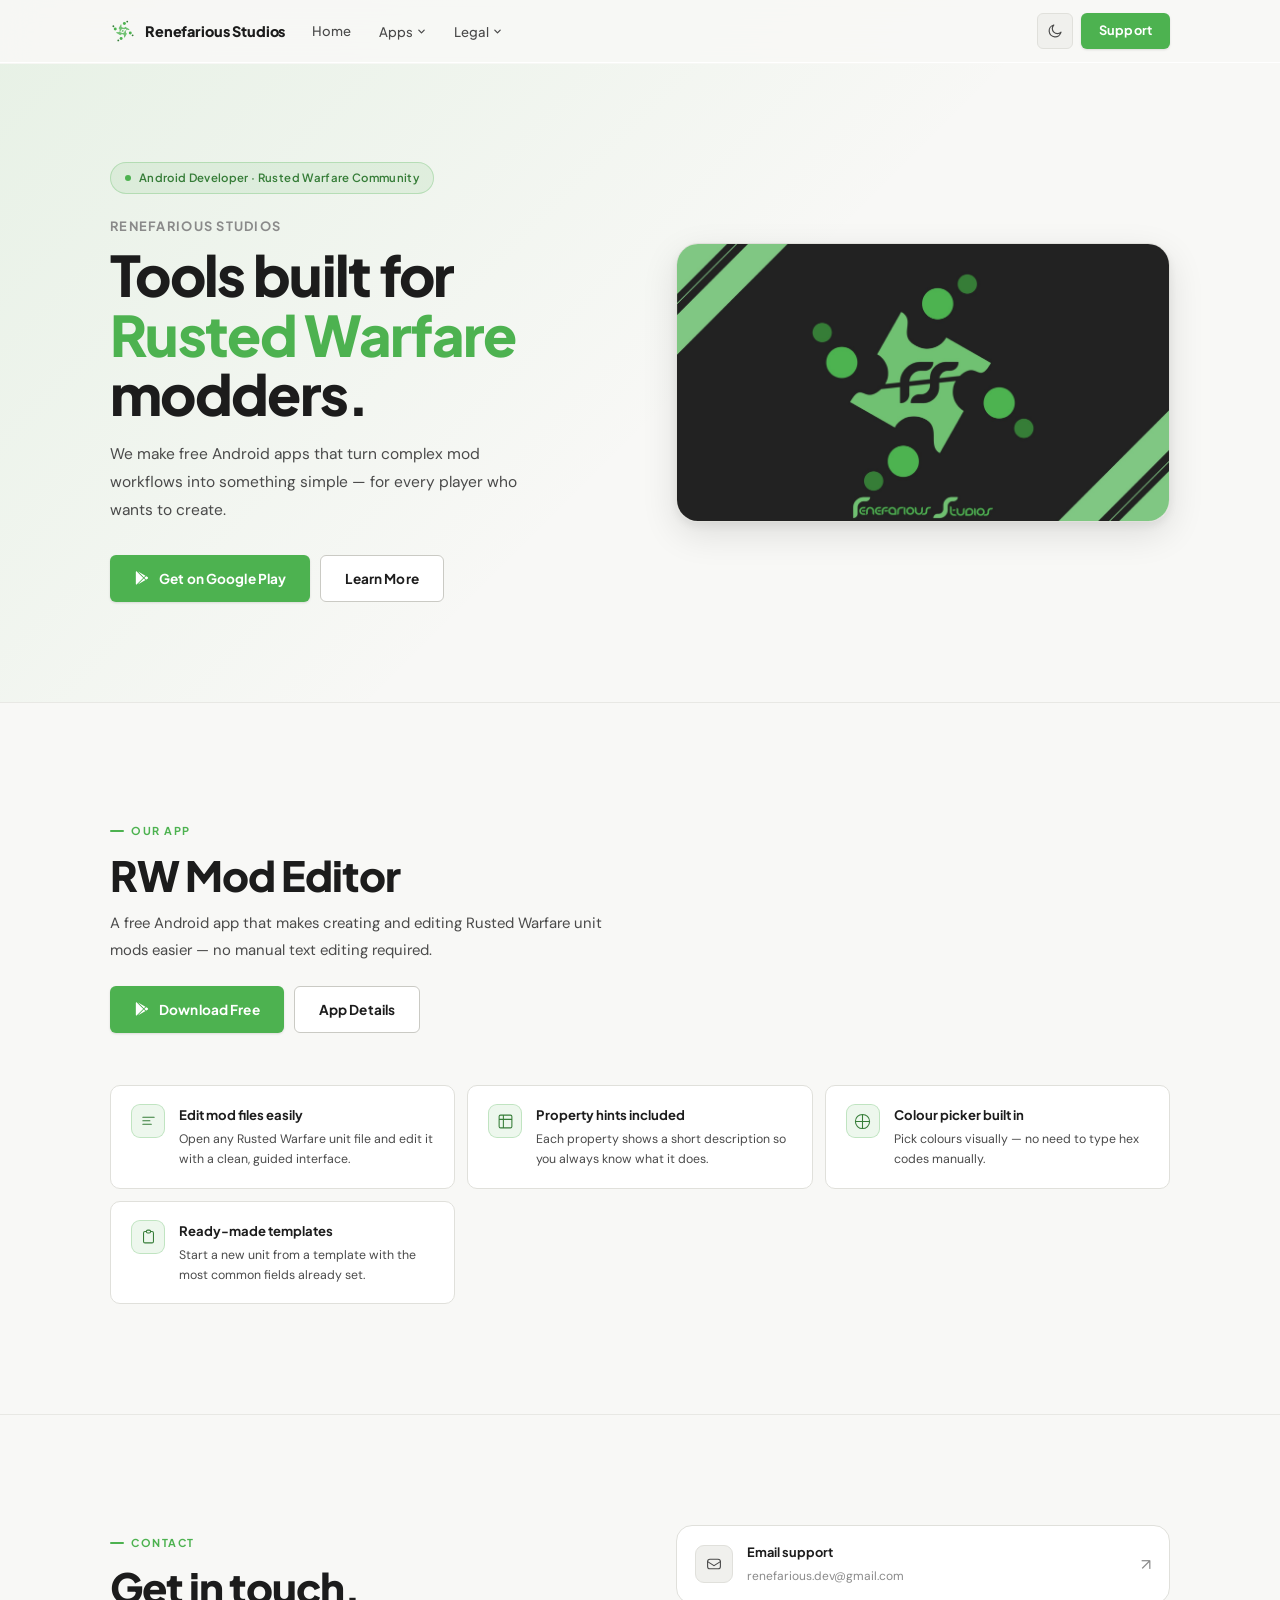
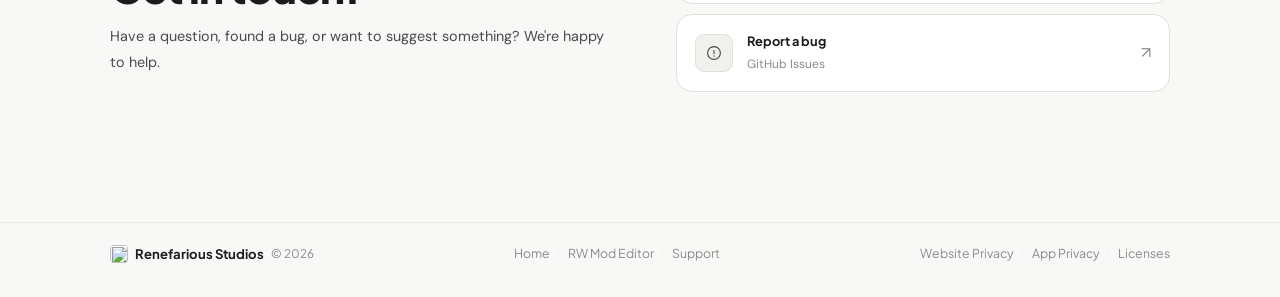
==== commit 950b5491: "deploy: 1e52c5efeea89e26abeb8e96616162e05df359ba renefarious/renefarious.github.io-source@1e52c5efee" ====
--- a/index.html
+++ b/index.html
@@ -1,87 +1,47 @@
-<!DOCTYPE html><html lang="en"> <head><meta charset="UTF-8"><meta name="viewport" content="width=device-width, initial-scale=1.0"><meta name="description" content="Self-taught Android developer building Material 3 tools for the Rusted Warfare modding community. Currently maintaining RW Mod Editor."><meta name="theme-color" content="#040706"><!-- Open Graph --><meta property="og:title" content="renefarious — Android Developer &#38; Mod Tooling"><meta property="og:description" content="Self-taught Android developer building Material 3 tools for the Rusted Warfare modding community. Currently maintaining RW Mod Editor."><meta property="og:image" content="/og-cover.png"><meta property="og:type" content="website"><meta name="twitter:card" content="summary_large_image"><title>renefarious — Android Developer &amp; Mod Tooling</title><link rel="icon" type="image/svg+xml" href="/favicon.svg"><!--
-      Google Fonts:
-        Syne 700/800       → bold display headings (geometric, futuristic)
-        JetBrains Mono 400/500/600 → body, terminal, code (readable monospace)
-    --><link rel="preconnect" href="https://fonts.googleapis.com"><link rel="preconnect" href="https://fonts.gstatic.com" crossorigin><link href="https://fonts.googleapis.com/css2?family=Syne:wght@700;800&family=JetBrains+Mono:ital,wght@0,400;0,500;0,600;1,400&display=swap" rel="stylesheet"><!-- global.css is injected by Astro via the frontmatter import above --><link rel="stylesheet" href="/_astro/index@_@astro.DR4zOXtX.css"></head> <body> <!-- Phosphor CRT scanline overlay — pure CSS, no performance cost --> <div class="scanlines" aria-hidden="true"></div> <!-- Page content slot --> <header class="nav" id="nav" data-astro-cid-dmqpwcec> <div class="nav__inner container" data-astro-cid-dmqpwcec> <!-- ── Logo ── --> <a href="/" class="nav__logo" aria-label="Home" data-astro-cid-dmqpwcec> <span class="nav__logo-bracket" data-astro-cid-dmqpwcec>[</span> <span class="nav__logo-name" data-astro-cid-dmqpwcec>renefarious</span> <span class="nav__logo-cursor" aria-hidden="true" data-astro-cid-dmqpwcec></span> <span class="nav__logo-bracket" data-astro-cid-dmqpwcec>]</span> </a> <!-- ── Desktop links ── --> <nav class="nav__links hide-mobile" aria-label="Primary navigation" data-astro-cid-dmqpwcec> <a href="#about" class="nav__link" data-href="#about" data-astro-cid-dmqpwcec> <span class="nav__link-prefix" data-astro-cid-dmqpwcec>#</span>about </a><a href="#projects" class="nav__link" data-href="#projects" data-astro-cid-dmqpwcec> <span class="nav__link-prefix" data-astro-cid-dmqpwcec>#</span>projects </a><a href="#skills" class="nav__link" data-href="#skills" data-astro-cid-dmqpwcec> <span class="nav__link-prefix" data-astro-cid-dmqpwcec>#</span>skills </a><a href="#contact" class="nav__link" data-href="#contact" data-astro-cid-dmqpwcec> <span class="nav__link-prefix" data-astro-cid-dmqpwcec>#</span>contact </a> <a href="https://github.com/renefarious" class="btn btn--ghost nav__cta" target="_blank" rel="noopener noreferrer" aria-label="GitHub profile" data-astro-cid-dmqpwcec> <span class="btn__prefix" data-astro-cid-dmqpwcec>@</span>github
-</a> </nav> <!-- ── Mobile hamburger ── --> <button class="nav__hamburger hide-desktop" id="hamburger" aria-label="Toggle navigation" aria-expanded="false" aria-controls="mobile-menu" data-astro-cid-dmqpwcec> <span class="ham__bar" data-astro-cid-dmqpwcec></span> <span class="ham__bar" data-astro-cid-dmqpwcec></span> <span class="ham__bar" data-astro-cid-dmqpwcec></span> </button> </div><!-- /.nav__inner --> <!-- ── Mobile dropdown panel ── --> <div class="nav__mobile" id="mobile-menu" aria-hidden="true" data-astro-cid-dmqpwcec> <nav aria-label="Mobile navigation" data-astro-cid-dmqpwcec> <a href="#about" class="nav__mobile-link" data-href="#about" data-astro-cid-dmqpwcec> <span class="nav__link-prefix" data-astro-cid-dmqpwcec>❯ </span>about </a><a href="#projects" class="nav__mobile-link" data-href="#projects" data-astro-cid-dmqpwcec> <span class="nav__link-prefix" data-astro-cid-dmqpwcec>❯ </span>projects </a><a href="#skills" class="nav__mobile-link" data-href="#skills" data-astro-cid-dmqpwcec> <span class="nav__link-prefix" data-astro-cid-dmqpwcec>❯ </span>skills </a><a href="#contact" class="nav__mobile-link" data-href="#contact" data-astro-cid-dmqpwcec> <span class="nav__link-prefix" data-astro-cid-dmqpwcec>❯ </span>contact </a> <a href="https://github.com/renefarious" class="nav__mobile-link" target="_blank" rel="noopener noreferrer" data-astro-cid-dmqpwcec> <span class="nav__link-prefix" data-astro-cid-dmqpwcec>❯ </span>github
-</a> </nav> </div> </header>  <script type="module">const c=document.getElementById("nav");window.addEventListener("scroll",()=>{c.classList.toggle("scrolled",window.scrollY>20)},{passive:!0});const n=document.getElementById("hamburger"),r=document.getElementById("mobile-menu");n.addEventListener("click",()=>{const e=n.getAttribute("aria-expanded")==="true";n.setAttribute("aria-expanded",String(!e)),r.setAttribute("aria-hidden",String(e))});r.querySelectorAll("a").forEach(e=>{e.addEventListener("click",()=>{n.setAttribute("aria-expanded","false"),r.setAttribute("aria-hidden","true")})});const o=document.querySelectorAll("section[id]"),a=document.querySelectorAll(".nav__link[data-href]"),d=new IntersectionObserver(e=>{e.forEach(i=>{if(i.isIntersecting){a.forEach(t=>t.classList.remove("active"));const s=`#${i.target.id}`;a.forEach(t=>{t.dataset.href===s&&t.classList.add("active")})}})},{rootMargin:"-40% 0px -55% 0px"});o.forEach(e=>d.observe(e));</script> <main id="main-content">  <section id="home" class="hero grid-bg" aria-label="Introduction" data-astro-cid-bbe6dxrz> <!-- Corner bracket decorations — purely aesthetic --> <span class="hero__corner hero__corner--tl" aria-hidden="true" data-astro-cid-bbe6dxrz></span> <span class="hero__corner hero__corner--br" aria-hidden="true" data-astro-cid-bbe6dxrz></span> <div class="hero__container container" data-astro-cid-bbe6dxrz> <!-- ── Left: Content ──────────────────────────────────── --> <div class="hero__content" data-astro-cid-bbe6dxrz> <!-- Terminal prompt line --> <div class="hero__prompt" aria-hidden="true" data-astro-cid-bbe6dxrz> <span class="prompt__chevron" data-astro-cid-bbe6dxrz>❯</span> <span class="prompt__host" data-astro-cid-bbe6dxrz>renefarious</span> <span class="prompt__sep" data-astro-cid-bbe6dxrz>@</span> <span class="prompt__machine" data-astro-cid-bbe6dxrz>github</span> <span class="prompt__colon" data-astro-cid-bbe6dxrz>:</span> <span class="prompt__dir" data-astro-cid-bbe6dxrz>~ </span> <span class="prompt__dollar" data-astro-cid-bbe6dxrz>$</span> <span class="prompt__input" data-astro-cid-bbe6dxrz> whoami</span> </div> <!-- Eye-line label --> <p class="hero__eyeline" data-astro-cid-bbe6dxrz> <span class="hero__eyeline-dash" data-astro-cid-bbe6dxrz>—</span> android developer
-</p> <!-- Main heading --> <h1 class="hero__heading" data-astro-cid-bbe6dxrz>
-Hi, I'm<br data-astro-cid-bbe6dxrz> <span class="hero__name" data-astro-cid-bbe6dxrz>renefarious</span> </h1> <!-- Typewriter subtitle --> <p class="hero__sub" data-astro-cid-bbe6dxrz> <span id="typewriter" class="typewriter-text" aria-live="polite" data-astro-cid-bbe6dxrz></span><!--
-        --><span class="cursor-blink" aria-hidden="true" data-astro-cid-bbe6dxrz></span> </p> <!-- Description --> <p class="hero__desc" data-astro-cid-bbe6dxrz>
-I build <strong data-astro-cid-bbe6dxrz>Android tools</strong> for the
-<span class="text-green" data-astro-cid-bbe6dxrz>Rusted Warfare</span> modding community —
-        currently maintaining <em data-astro-cid-bbe6dxrz>RW Mod Editor</em>, a Material 3 INI file editor
-        that makes unit modding accessible and fast.
-</p> <!-- CTAs --> <div class="hero__ctas" data-astro-cid-bbe6dxrz> <a href="#projects" class="btn btn--primary" data-astro-cid-bbe6dxrz> <span class="btn__prefix" data-astro-cid-bbe6dxrz>./</span>view_projects
-</a> <a href="#about" class="btn btn--ghost" data-astro-cid-bbe6dxrz> <span class="btn__prefix" data-astro-cid-bbe6dxrz>./</span>about_me
-</a> <a href="https://github.com/renefarious" class="btn btn--outline" target="_blank" rel="noopener noreferrer" aria-label="Open GitHub profile" data-astro-cid-bbe6dxrz> <span class="btn__prefix" data-astro-cid-bbe6dxrz>@</span>github
-</a> </div> <!-- Status indicator --> <div class="hero__status" aria-label="Current status" data-astro-cid-bbe6dxrz> <span class="status-dot" aria-hidden="true" data-astro-cid-bbe6dxrz></span> <span data-astro-cid-bbe6dxrz>actively building · open to collaboration</span> </div> </div><!-- /.hero__content --> <!-- ── Right: Decorative terminal window ─────────────── --> <div class="hero__terminal terminal-window" aria-hidden="true" data-astro-cid-bbe6dxrz> <div class="terminal-header" data-astro-cid-bbe6dxrz> <div class="terminal-dots" data-astro-cid-bbe6dxrz> <span class="terminal-dot terminal-dot--red" data-astro-cid-bbe6dxrz></span> <span class="terminal-dot terminal-dot--yellow" data-astro-cid-bbe6dxrz></span> <span class="terminal-dot terminal-dot--green" data-astro-cid-bbe6dxrz></span> </div> <span class="terminal-title" data-astro-cid-bbe6dxrz>AdvancedTank.ini</span> </div> <div class="terminal-body" data-astro-cid-bbe6dxrz> <pre class="hero__code" data-astro-cid-bbe6dxrz><code data-astro-cid-bbe6dxrz><span class="ini-comment" data-astro-cid-bbe6dxrz># Rusted Warfare unit definition</span>
-<span class="ini-comment" data-astro-cid-bbe6dxrz># Edited with RW Mod Editor</span>
-
-<span class="ini-section" data-astro-cid-bbe6dxrz>[core]</span>
-<span class="ini-key" data-astro-cid-bbe6dxrz>name</span><span class="ini-eq" data-astro-cid-bbe6dxrz>         = </span><span class="ini-value" data-astro-cid-bbe6dxrz>AdvancedTank</span>
-<span class="ini-key" data-astro-cid-bbe6dxrz>maxHp</span><span class="ini-eq" data-astro-cid-bbe6dxrz>        = </span><span class="ini-value" data-astro-cid-bbe6dxrz>850</span>
-<span class="ini-key" data-astro-cid-bbe6dxrz>price</span><span class="ini-eq" data-astro-cid-bbe6dxrz>        = </span><span class="ini-value" data-astro-cid-bbe6dxrz>300</span>
-<span class="ini-key" data-astro-cid-bbe6dxrz>techLevel</span><span class="ini-eq" data-astro-cid-bbe6dxrz>    = </span><span class="ini-value" data-astro-cid-bbe6dxrz>2</span>
-<span class="ini-key" data-astro-cid-bbe6dxrz>armour</span><span class="ini-eq" data-astro-cid-bbe6dxrz>       = </span><span class="ini-value" data-astro-cid-bbe6dxrz>15</span>
-<span class="ini-key" data-astro-cid-bbe6dxrz>radius</span><span class="ini-eq" data-astro-cid-bbe6dxrz>       = </span><span class="ini-value" data-astro-cid-bbe6dxrz>1.4</span>
-<span class="ini-key" data-astro-cid-bbe6dxrz>isBuilder</span><span class="ini-eq" data-astro-cid-bbe6dxrz>    = </span><span class="ini-value" data-astro-cid-bbe6dxrz>false</span>
-
-<span class="ini-section" data-astro-cid-bbe6dxrz>[turret1]</span>
-<span class="ini-key" data-astro-cid-bbe6dxrz>damage</span><span class="ini-eq" data-astro-cid-bbe6dxrz>       = </span><span class="ini-value" data-astro-cid-bbe6dxrz>120</span>
-<span class="ini-key" data-astro-cid-bbe6dxrz>range</span><span class="ini-eq" data-astro-cid-bbe6dxrz>        = </span><span class="ini-value" data-astro-cid-bbe6dxrz>8.0</span>
-<span class="ini-key" data-astro-cid-bbe6dxrz>reloadTime</span><span class="ini-eq" data-astro-cid-bbe6dxrz>   = </span><span class="ini-value" data-astro-cid-bbe6dxrz>1.5</span>
-<span class="ini-key" data-astro-cid-bbe6dxrz>turretCount</span><span class="ini-eq" data-astro-cid-bbe6dxrz>  = </span><span class="ini-value" data-astro-cid-bbe6dxrz>1</span>
-
-<span class="ini-section" data-astro-cid-bbe6dxrz>[movement]</span>
-<span class="ini-key" data-astro-cid-bbe6dxrz>movementType</span><span class="ini-eq" data-astro-cid-bbe6dxrz> = </span><span class="ini-value" data-astro-cid-bbe6dxrz>LAND</span>
-<span class="ini-key" data-astro-cid-bbe6dxrz>speed</span><span class="ini-eq" data-astro-cid-bbe6dxrz>        = </span><span class="ini-value" data-astro-cid-bbe6dxrz>2.8</span>
-<span class="ini-key" data-astro-cid-bbe6dxrz>rotateSpeed</span><span class="ini-eq" data-astro-cid-bbe6dxrz>  = </span><span class="ini-value" data-astro-cid-bbe6dxrz>90</span></code></pre> </div> </div><!-- /.hero__terminal --> </div><!-- /.hero__container --> <!-- Scroll hint --> <div class="hero__scroll" aria-hidden="true" data-astro-cid-bbe6dxrz> <span class="scroll-label" data-astro-cid-bbe6dxrz>scroll</span> <span class="scroll-arrow" data-astro-cid-bbe6dxrz>↓</span> </div> </section>  <script type="module">const o=["Android Developer","Mod Tooling Engineer","Material 3 Enthusiast","Rusted Warfare Modder","Open Source Builder"],s=document.getElementById("typewriter");let r=0,t=0,i=!1;function e(){const n=o[r];if(i){if(s.textContent=n.slice(0,--t),t===0){i=!1,r=(r+1)%o.length,setTimeout(e,380);return}setTimeout(e,38)}else{if(s.textContent=n.slice(0,++t),t===n.length){i=!0,setTimeout(e,1800);return}setTimeout(e,68)}}setTimeout(e,600);</script>  <div class="divider" role="separator" aria-hidden="true"></div> <section id="about" class="about section" data-astro-cid-v2cbyr3p> <div class="container" data-astro-cid-v2cbyr3p> <div class="about__grid" data-astro-cid-v2cbyr3p> <!-- ── Left: terminal "sysinfo" card ───────────────── --> <div class="about__card terminal-window" data-reveal data-delay="0" data-astro-cid-v2cbyr3p> <div class="terminal-header" data-astro-cid-v2cbyr3p> <div class="terminal-dots" data-astro-cid-v2cbyr3p> <span class="terminal-dot terminal-dot--red" data-astro-cid-v2cbyr3p></span> <span class="terminal-dot terminal-dot--yellow" data-astro-cid-v2cbyr3p></span> <span class="terminal-dot terminal-dot--green" data-astro-cid-v2cbyr3p></span> </div> <span class="terminal-title" data-astro-cid-v2cbyr3p>sysinfo.sh</span> </div> <div class="terminal-body about__sysinfo" data-astro-cid-v2cbyr3p> <div class="sysinfo__line" data-astro-cid-v2cbyr3p> <span class="sysinfo__key" data-astro-cid-v2cbyr3p>user</span> <span class="sysinfo__sep" data-astro-cid-v2cbyr3p> ............. </span> <span class="sysinfo__val" data-astro-cid-v2cbyr3p>renefarious</span> </div> <div class="sysinfo__line" data-astro-cid-v2cbyr3p> <span class="sysinfo__key" data-astro-cid-v2cbyr3p>role</span> <span class="sysinfo__sep" data-astro-cid-v2cbyr3p> ............. </span> <span class="sysinfo__val sysinfo__val--green" data-astro-cid-v2cbyr3p>Android Developer</span> </div> <div class="sysinfo__line" data-astro-cid-v2cbyr3p> <span class="sysinfo__key" data-astro-cid-v2cbyr3p>focus</span> <span class="sysinfo__sep" data-astro-cid-v2cbyr3p> ............ </span> <span class="sysinfo__val" data-astro-cid-v2cbyr3p>Mod tooling · Material 3</span> </div> <div class="sysinfo__line" data-astro-cid-v2cbyr3p> <span class="sysinfo__key" data-astro-cid-v2cbyr3p>platform</span> <span class="sysinfo__sep" data-astro-cid-v2cbyr3p> .......... </span> <span class="sysinfo__val" data-astro-cid-v2cbyr3p>Android SDK</span> </div> <div class="sysinfo__line" data-astro-cid-v2cbyr3p> <span class="sysinfo__key" data-astro-cid-v2cbyr3p>language</span> <span class="sysinfo__sep" data-astro-cid-v2cbyr3p> .......... </span> <span class="sysinfo__val" data-astro-cid-v2cbyr3p>Java · XML</span> </div> <div class="sysinfo__line" data-astro-cid-v2cbyr3p> <span class="sysinfo__key" data-astro-cid-v2cbyr3p>github</span> <span class="sysinfo__sep" data-astro-cid-v2cbyr3p> ........... </span> <a href="https://github.com/renefarious" class="sysinfo__val sysinfo__val--link" target="_blank" rel="noopener noreferrer" data-astro-cid-v2cbyr3p>@renefarious</a> </div> <div class="sysinfo__line" data-astro-cid-v2cbyr3p> <span class="sysinfo__key" data-astro-cid-v2cbyr3p>status</span> <span class="sysinfo__sep" data-astro-cid-v2cbyr3p> ............ </span> <span class="sysinfo__val sysinfo__val--green" data-astro-cid-v2cbyr3p> <span class="status-dot-sm" aria-hidden="true" data-astro-cid-v2cbyr3p></span>
-active
-</span> </div> <!-- Divider line --> <div class="sysinfo__divider" aria-hidden="true" data-astro-cid-v2cbyr3p> <span data-astro-cid-v2cbyr3p>─────────────────────────────</span> </div> <!-- Mini ASCII identity bar --> <div class="sysinfo__ascii" aria-hidden="true" data-astro-cid-v2cbyr3p> <span class="ini-section" data-astro-cid-v2cbyr3p>[renefarious@github]</span> <br data-astro-cid-v2cbyr3p> <span class="ini-comment" data-astro-cid-v2cbyr3p># building tools since 2024</span> <br data-astro-cid-v2cbyr3p> <span class="ini-comment" data-astro-cid-v2cbyr3p># android | java | material 3</span> </div> </div> </div><!-- /.about__card --> <!-- ── Right: prose ─────────────────────────────────── --> <div class="about__prose" data-reveal data-delay="100" data-astro-cid-v2cbyr3p> <p class="section-label" data-astro-cid-v2cbyr3p>about_me</p> <h2 class="section-title" data-astro-cid-v2cbyr3p>
-Crafting tools,<br data-astro-cid-v2cbyr3p> <span class="text-green" data-astro-cid-v2cbyr3p>not just code.</span> </h2> <p class="about__body" data-astro-cid-v2cbyr3p>
-I'm a self-taught Android developer with a passion for building
-          polished, functional tools that make complex workflows feel natural.
-          My current focus is the <strong data-astro-cid-v2cbyr3p>Rusted Warfare</strong> modding
-          community — a game with deep unit-definition mechanics that deserve
-          a first-class editing experience.
-</p> <p class="about__body" data-astro-cid-v2cbyr3p>
-Most of my projects live at the intersection of
-<span class="text-green" data-astro-cid-v2cbyr3p>developer ergonomics</span> and
-<span class="text-green" data-astro-cid-v2cbyr3p>Material Design principles</span> — I care
-          a lot about micro-interactions, typography, and making every tap feel
-          intentional.
-</p> <!-- Core values / approach grid --> <div class="about__values" data-astro-cid-v2cbyr3p> <div class="about__value-card" data-astro-cid-v2cbyr3p> <span class="value__icon" data-astro-cid-v2cbyr3p>⬡</span> <span class="value__label" data-astro-cid-v2cbyr3p>Material 3 First</span> <span class="value__desc" data-astro-cid-v2cbyr3p>
-Every UI decision is grounded in M3 guidelines — from motion
-              to colour tokens.
-</span> </div> <div class="about__value-card" data-astro-cid-v2cbyr3p> <span class="value__icon" data-astro-cid-v2cbyr3p>⬡</span> <span class="value__label" data-astro-cid-v2cbyr3p>Community-Driven</span> <span class="value__desc" data-astro-cid-v2cbyr3p>
-Built for and shaped by feedback from the RW modding community.
-</span> </div> <div class="about__value-card" data-astro-cid-v2cbyr3p> <span class="value__icon" data-astro-cid-v2cbyr3p>⬡</span> <span class="value__label" data-astro-cid-v2cbyr3p>Detail-Obsessed</span> <span class="value__desc" data-astro-cid-v2cbyr3p>
-Animations, accessibility, edge cases — nothing ships until it
-              feels right.
-</span> </div> <div class="about__value-card" data-astro-cid-v2cbyr3p> <span class="value__icon" data-astro-cid-v2cbyr3p>⬡</span> <span class="value__label" data-astro-cid-v2cbyr3p>Open &amp; Transparent</span> <span class="value__desc" data-astro-cid-v2cbyr3p>
-Source visible on GitHub; issues and suggestions always welcome.
-</span> </div> </div> </div><!-- /.about__prose --> </div><!-- /.about__grid --> </div> </section> <div class="divider" role="separator" aria-hidden="true"></div> <section id="projects" class="projects section" data-astro-cid-amng4zvp> <div class="container" data-astro-cid-amng4zvp> <!-- ── Section header ─────────────────────────────────── --> <div class="projects__header" data-reveal data-astro-cid-amng4zvp> <p class="section-label" data-astro-cid-amng4zvp>projects</p> <h2 class="section-title" data-astro-cid-amng4zvp>
-What I'm<br data-astro-cid-amng4zvp> <span class="text-green" data-astro-cid-amng4zvp>shipping.</span> </h2> <p class="projects__sub" data-astro-cid-amng4zvp>
-Tools built for real workflows — currently focused on
-        the Rusted Warfare modding ecosystem.
-</p> </div> <!-- ── Featured project ───────────────────────────────── --> <article class="project-featured" data-reveal data-delay="80" data-astro-cid-amng4zvp> <!-- Terminal chrome at the top --> <div class="project-featured__chrome" data-astro-cid-amng4zvp> <div class="terminal-dots" data-astro-cid-amng4zvp> <span class="terminal-dot terminal-dot--red" data-astro-cid-amng4zvp></span> <span class="terminal-dot terminal-dot--yellow" data-astro-cid-amng4zvp></span> <span class="terminal-dot terminal-dot--green" data-astro-cid-amng4zvp></span> </div> <span class="terminal-title" data-astro-cid-amng4zvp>com.renefarious.rweditor</span> <span class="pf__status-wrap" data-astro-cid-amng4zvp> <span class="pf__status badge badge--active" data-astro-cid-amng4zvp> <span class="badge-dot" aria-hidden="true" data-astro-cid-amng4zvp></span> Active · Maintained </span> <span class="badge badge--dim" data-astro-cid-amng4zvp>v1.0.0</span> <span class="badge badge--dim" data-astro-cid-amng4zvp>Android</span> </span> </div> <!-- Main content area --> <div class="project-featured__body" data-astro-cid-amng4zvp> <!-- Left: info --> <div class="pf__info" data-astro-cid-amng4zvp> <h3 class="pf__name" data-astro-cid-amng4zvp>RW Mod Editor</h3> <p class="pf__tagline" data-astro-cid-amng4zvp>Material 3 INI editor for Rusted Warfare unit modding</p> <p class="pf__desc" data-astro-cid-amng4zvp>A full-featured Android app for creating and editing Rusted Warfare unit definition files (.ini). Designed with Material 3 components and animations, it offers drag-to-reorder sections, property autocomplete with descriptions, a colour picker, template system, font customisation, Firebase Crashlytics error reporting, and a built-in property library covering core, turret, movement, graphics, AI, animation, effects, and more.</p> <!-- Tag pills --> <div class="pf__tags" role="list" aria-label="Tech stack" data-astro-cid-amng4zvp> <span class="badge badge--dim" role="listitem" data-astro-cid-amng4zvp>Java</span><span class="badge badge--dim" role="listitem" data-astro-cid-amng4zvp>Android SDK</span><span class="badge badge--dim" role="listitem" data-astro-cid-amng4zvp>Material 3</span><span class="badge badge--dim" role="listitem" data-astro-cid-amng4zvp>Firebase</span><span class="badge badge--dim" role="listitem" data-astro-cid-amng4zvp>RecyclerView</span><span class="badge badge--dim" role="listitem" data-astro-cid-amng4zvp>INI Parsing</span> </div> <!-- CTA -->  <a href="https://github.com/renefarious/rw-mod-editor" class="btn btn--ghost pf__cta" target="_blank" rel="noopener noreferrer" aria-label="View RW Mod Editor on Google Play Store" data-astro-cid-amng4zvp> <span class="btn__prefix" data-astro-cid-amng4zvp>→</span>view on playstore
-</a> </div> <!-- Right: features list --> <div class="pf__features" data-astro-cid-amng4zvp> <p class="pf__features-title" data-astro-cid-amng4zvp> <span class="ini-comment" data-astro-cid-amng4zvp>// key features</span> </p> <ul class="pf__feature-list" data-astro-cid-amng4zvp> <li class="pf__feature-item" data-astro-cid-amng4zvp> <span class="pf__feat-bullet" aria-hidden="true" data-astro-cid-amng4zvp>▸</span> Collapsible INI sections with drag-to-reorder </li><li class="pf__feature-item" data-astro-cid-amng4zvp> <span class="pf__feat-bullet" aria-hidden="true" data-astro-cid-amng4zvp>▸</span> Property autocomplete with inline descriptions </li><li class="pf__feature-item" data-astro-cid-amng4zvp> <span class="pf__feat-bullet" aria-hidden="true" data-astro-cid-amng4zvp>▸</span> Built-in colour picker (#AARRGGBB) </li><li class="pf__feature-item" data-astro-cid-amng4zvp> <span class="pf__feat-bullet" aria-hidden="true" data-astro-cid-amng4zvp>▸</span> Template &amp; font selector bottom sheets </li><li class="pf__feature-item" data-astro-cid-amng4zvp> <span class="pf__feat-bullet" aria-hidden="true" data-astro-cid-amng4zvp>▸</span> Firebase Crashlytics integration </li><li class="pf__feature-item" data-astro-cid-amng4zvp> <span class="pf__feat-bullet" aria-hidden="true" data-astro-cid-amng4zvp>▸</span> Property library: core · turret · movement · AI · graphics · effects </li><li class="pf__feature-item" data-astro-cid-amng4zvp> <span class="pf__feat-bullet" aria-hidden="true" data-astro-cid-amng4zvp>▸</span> Material 3 theming with dark/light support </li><li class="pf__feature-item" data-astro-cid-amng4zvp> <span class="pf__feat-bullet" aria-hidden="true" data-astro-cid-amng4zvp>▸</span> Spring-physics animations (SplashScreen API) </li> </ul> </div> </div><!-- /.project-featured__body --> </article> <!-- ── Secondary project cards ────────────────────────── --> <div class="projects__grid" data-astro-cid-amng4zvp>  </div> </div> </section> <div class="divider" role="separator" aria-hidden="true"></div> <section id="skills" class="skills section" data-astro-cid-ab4ihpzs> <div class="container" data-astro-cid-ab4ihpzs> <!-- ── Header ────────────────────────────────────────── --> <div class="skills__header" data-reveal data-astro-cid-ab4ihpzs> <p class="section-label" data-astro-cid-ab4ihpzs>tech_stack</p> <h2 class="section-title" data-astro-cid-ab4ihpzs>
-Tools I build<br data-astro-cid-ab4ihpzs> <span class="text-green" data-astro-cid-ab4ihpzs>with.</span> </h2> </div> <!-- ── Legend ────────────────────────────────────────── --> <div class="skills__legend" data-reveal data-delay="60" data-astro-cid-ab4ihpzs> <span class="ini-comment" data-astro-cid-ab4ihpzs>// proficiency legend:</span> <span class="badge badge--active" data-astro-cid-ab4ihpzs>expert</span> <span class="badge badge--teal" data-astro-cid-ab4ihpzs>proficient</span> <span class="badge badge--dim" data-astro-cid-ab4ihpzs>familiar</span> </div> <!-- ── Category grid ─────────────────────────────────── --> <div class="skills__grid" data-astro-cid-ab4ihpzs> <div class="skill-category terminal-window" data-reveal data-delay="0ms" data-astro-cid-ab4ihpzs> <!-- Terminal header --> <div class="terminal-header" data-astro-cid-ab4ihpzs> <div class="terminal-dots" data-astro-cid-ab4ihpzs> <span class="terminal-dot terminal-dot--red" data-astro-cid-ab4ihpzs></span> <span class="terminal-dot terminal-dot--yellow" data-astro-cid-ab4ihpzs></span> <span class="terminal-dot terminal-dot--green" data-astro-cid-ab4ihpzs></span> </div> <span class="terminal-title" data-astro-cid-ab4ihpzs>core.list</span> </div> <!-- Body --> <div class="terminal-body sc__body" data-astro-cid-ab4ihpzs> <p class="sc__comment" data-astro-cid-ab4ihpzs>// primary development languages</p> <p class="sc__section-label" data-astro-cid-ab4ihpzs> <span class="ini-section" data-astro-cid-ab4ihpzs>[Core Languages]</span> </p> <ul class="sc__skill-list" data-astro-cid-ab4ihpzs> <li class="sc__skill-row" data-astro-cid-ab4ihpzs> <span class="sc__skill-name" data-astro-cid-ab4ihpzs> <span class="ini-key" data-astro-cid-ab4ihpzs>Java</span> <span class="sc__skill-note ini-comment" data-astro-cid-ab4ihpzs> — Android primary language</span> </span> <span class="badge badge--active sc__skill-badge" data-astro-cid-ab4ihpzs> expert </span> </li><li class="sc__skill-row" data-astro-cid-ab4ihpzs> <span class="sc__skill-name" data-astro-cid-ab4ihpzs> <span class="ini-key" data-astro-cid-ab4ihpzs>XML</span> <span class="sc__skill-note ini-comment" data-astro-cid-ab4ihpzs> — layouts, drawables, resources</span> </span> <span class="badge badge--active sc__skill-badge" data-astro-cid-ab4ihpzs> expert </span> </li><li class="sc__skill-row" data-astro-cid-ab4ihpzs> <span class="sc__skill-name" data-astro-cid-ab4ihpzs> <span class="ini-key" data-astro-cid-ab4ihpzs>JSON</span> <span class="sc__skill-note ini-comment" data-astro-cid-ab4ihpzs> — API data, Firebase config</span> </span> <span class="badge badge--teal sc__skill-badge" data-astro-cid-ab4ihpzs> proficient </span> </li><li class="sc__skill-row" data-astro-cid-ab4ihpzs> <span class="sc__skill-name" data-astro-cid-ab4ihpzs> <span class="ini-key" data-astro-cid-ab4ihpzs>INI / Config</span> <span class="sc__skill-note ini-comment" data-astro-cid-ab4ihpzs> — Rusted Warfare mod format</span> </span> <span class="badge badge--active sc__skill-badge" data-astro-cid-ab4ihpzs> expert </span> </li> </ul> </div> </div><div class="skill-category terminal-window" data-reveal data-delay="100ms" data-astro-cid-ab4ihpzs> <!-- Terminal header --> <div class="terminal-header" data-astro-cid-ab4ihpzs> <div class="terminal-dots" data-astro-cid-ab4ihpzs> <span class="terminal-dot terminal-dot--red" data-astro-cid-ab4ihpzs></span> <span class="terminal-dot terminal-dot--yellow" data-astro-cid-ab4ihpzs></span> <span class="terminal-dot terminal-dot--green" data-astro-cid-ab4ihpzs></span> </div> <span class="terminal-title" data-astro-cid-ab4ihpzs>android.list</span> </div> <!-- Body --> <div class="terminal-body sc__body" data-astro-cid-ab4ihpzs> <p class="sc__comment" data-astro-cid-ab4ihpzs>// android SDK &amp; jetpack</p> <p class="sc__section-label" data-astro-cid-ab4ihpzs> <span class="ini-section" data-astro-cid-ab4ihpzs>[Android Platform]</span> </p> <ul class="sc__skill-list" data-astro-cid-ab4ihpzs> <li class="sc__skill-row" data-astro-cid-ab4ihpzs> <span class="sc__skill-name" data-astro-cid-ab4ihpzs> <span class="ini-key" data-astro-cid-ab4ihpzs>Android SDK</span>  </span> <span class="badge badge--active sc__skill-badge" data-astro-cid-ab4ihpzs> expert </span> </li><li class="sc__skill-row" data-astro-cid-ab4ihpzs> <span class="sc__skill-name" data-astro-cid-ab4ihpzs> <span class="ini-key" data-astro-cid-ab4ihpzs>Material Design 3</span> <span class="sc__skill-note ini-comment" data-astro-cid-ab4ihpzs> — M3 tokens, components, motion</span> </span> <span class="badge badge--active sc__skill-badge" data-astro-cid-ab4ihpzs> expert </span> </li><li class="sc__skill-row" data-astro-cid-ab4ihpzs> <span class="sc__skill-name" data-astro-cid-ab4ihpzs> <span class="ini-key" data-astro-cid-ab4ihpzs>RecyclerView</span> <span class="sc__skill-note ini-comment" data-astro-cid-ab4ihpzs> — adapters, diff, ItemTouchHelper</span> </span> <span class="badge badge--active sc__skill-badge" data-astro-cid-ab4ihpzs> expert </span> </li><li class="sc__skill-row" data-astro-cid-ab4ihpzs> <span class="sc__skill-name" data-astro-cid-ab4ihpzs> <span class="ini-key" data-astro-cid-ab4ihpzs>SplashScreen API</span>  </span> <span class="badge badge--teal sc__skill-badge" data-astro-cid-ab4ihpzs> proficient </span> </li><li class="sc__skill-row" data-astro-cid-ab4ihpzs> <span class="sc__skill-name" data-astro-cid-ab4ihpzs> <span class="ini-key" data-astro-cid-ab4ihpzs>ViewAnimator</span> <span class="sc__skill-note ini-comment" data-astro-cid-ab4ihpzs> — spring physics, property anims</span> </span> <span class="badge badge--teal sc__skill-badge" data-astro-cid-ab4ihpzs> proficient </span> </li><li class="sc__skill-row" data-astro-cid-ab4ihpzs> <span class="sc__skill-name" data-astro-cid-ab4ihpzs> <span class="ini-key" data-astro-cid-ab4ihpzs>DrawerLayout</span>  </span> <span class="badge badge--teal sc__skill-badge" data-astro-cid-ab4ihpzs> proficient </span> </li><li class="sc__skill-row" data-astro-cid-ab4ihpzs> <span class="sc__skill-name" data-astro-cid-ab4ihpzs> <span class="ini-key" data-astro-cid-ab4ihpzs>Vector Drawables</span> <span class="sc__skill-note ini-comment" data-astro-cid-ab4ihpzs> — SVG → path conversion</span> </span> <span class="badge badge--teal sc__skill-badge" data-astro-cid-ab4ihpzs> proficient </span> </li> </ul> </div> </div><div class="skill-category terminal-window" data-reveal data-delay="200ms" data-astro-cid-ab4ihpzs> <!-- Terminal header --> <div class="terminal-header" data-astro-cid-ab4ihpzs> <div class="terminal-dots" data-astro-cid-ab4ihpzs> <span class="terminal-dot terminal-dot--red" data-astro-cid-ab4ihpzs></span> <span class="terminal-dot terminal-dot--yellow" data-astro-cid-ab4ihpzs></span> <span class="terminal-dot terminal-dot--green" data-astro-cid-ab4ihpzs></span> </div> <span class="terminal-title" data-astro-cid-ab4ihpzs>tools.list</span> </div> <!-- Body --> <div class="terminal-body sc__body" data-astro-cid-ab4ihpzs> <p class="sc__comment" data-astro-cid-ab4ihpzs>// dev toolchain</p> <p class="sc__section-label" data-astro-cid-ab4ihpzs> <span class="ini-section" data-astro-cid-ab4ihpzs>[Tools &amp; Services]</span> </p> <ul class="sc__skill-list" data-astro-cid-ab4ihpzs> <li class="sc__skill-row" data-astro-cid-ab4ihpzs> <span class="sc__skill-name" data-astro-cid-ab4ihpzs> <span class="ini-key" data-astro-cid-ab4ihpzs>Android Studio</span>  </span> <span class="badge badge--active sc__skill-badge" data-astro-cid-ab4ihpzs> expert </span> </li><li class="sc__skill-row" data-astro-cid-ab4ihpzs> <span class="sc__skill-name" data-astro-cid-ab4ihpzs> <span class="ini-key" data-astro-cid-ab4ihpzs>Gradle</span>  </span> <span class="badge badge--teal sc__skill-badge" data-astro-cid-ab4ihpzs> proficient </span> </li><li class="sc__skill-row" data-astro-cid-ab4ihpzs> <span class="sc__skill-name" data-astro-cid-ab4ihpzs> <span class="ini-key" data-astro-cid-ab4ihpzs>Git / GitHub</span>  </span> <span class="badge badge--teal sc__skill-badge" data-astro-cid-ab4ihpzs> proficient </span> </li><li class="sc__skill-row" data-astro-cid-ab4ihpzs> <span class="sc__skill-name" data-astro-cid-ab4ihpzs> <span class="ini-key" data-astro-cid-ab4ihpzs>Firebase</span> <span class="sc__skill-note ini-comment" data-astro-cid-ab4ihpzs> — Crashlytics, Google Services</span> </span> <span class="badge badge--teal sc__skill-badge" data-astro-cid-ab4ihpzs> proficient </span> </li> </ul> </div> </div><div class="skill-category terminal-window" data-reveal data-delay="300ms" data-astro-cid-ab4ihpzs> <!-- Terminal header --> <div class="terminal-header" data-astro-cid-ab4ihpzs> <div class="terminal-dots" data-astro-cid-ab4ihpzs> <span class="terminal-dot terminal-dot--red" data-astro-cid-ab4ihpzs></span> <span class="terminal-dot terminal-dot--yellow" data-astro-cid-ab4ihpzs></span> <span class="terminal-dot terminal-dot--green" data-astro-cid-ab4ihpzs></span> </div> <span class="terminal-title" data-astro-cid-ab4ihpzs>design.list</span> </div> <!-- Body --> <div class="terminal-body sc__body" data-astro-cid-ab4ihpzs> <p class="sc__comment" data-astro-cid-ab4ihpzs>// visual &amp; interaction design</p> <p class="sc__section-label" data-astro-cid-ab4ihpzs> <span class="ini-section" data-astro-cid-ab4ihpzs>[UI &amp; Design]</span> </p> <ul class="sc__skill-list" data-astro-cid-ab4ihpzs> <li class="sc__skill-row" data-astro-cid-ab4ihpzs> <span class="sc__skill-name" data-astro-cid-ab4ihpzs> <span class="ini-key" data-astro-cid-ab4ihpzs>Material 3 Theming</span> <span class="sc__skill-note ini-comment" data-astro-cid-ab4ihpzs> — dark/light, colour tokens</span> </span> <span class="badge badge--active sc__skill-badge" data-astro-cid-ab4ihpzs> expert </span> </li><li class="sc__skill-row" data-astro-cid-ab4ihpzs> <span class="sc__skill-name" data-astro-cid-ab4ihpzs> <span class="ini-key" data-astro-cid-ab4ihpzs>Adaptive Icons</span> <span class="sc__skill-note ini-comment" data-astro-cid-ab4ihpzs> — foreground/background/mono</span> </span> <span class="badge badge--teal sc__skill-badge" data-astro-cid-ab4ihpzs> proficient </span> </li><li class="sc__skill-row" data-astro-cid-ab4ihpzs> <span class="sc__skill-name" data-astro-cid-ab4ihpzs> <span class="ini-key" data-astro-cid-ab4ihpzs>Motion Design</span> <span class="sc__skill-note ini-comment" data-astro-cid-ab4ihpzs> — enter/exit, shared element</span> </span> <span class="badge badge--teal sc__skill-badge" data-astro-cid-ab4ihpzs> proficient </span> </li><li class="sc__skill-row" data-astro-cid-ab4ihpzs> <span class="sc__skill-name" data-astro-cid-ab4ihpzs> <span class="ini-key" data-astro-cid-ab4ihpzs>Typography</span> <span class="sc__skill-note ini-comment" data-astro-cid-ab4ihpzs> — custom fonts, TextAppearance</span> </span> <span class="badge badge--dim sc__skill-badge" data-astro-cid-ab4ihpzs> familiar </span> </li> </ul> </div> </div> </div> </div> </section> <div class="divider" role="separator" aria-hidden="true"></div> <section id="contact" class="contact section" data-astro-cid-xmivup5a> <div class="container" data-astro-cid-xmivup5a> <div class="contact__inner" data-astro-cid-xmivup5a> <!-- ── Left: header & description ──────────────────── --> <div class="contact__info" data-reveal data-astro-cid-xmivup5a> <p class="section-label" data-astro-cid-xmivup5a>contact</p> <h2 class="section-title" data-astro-cid-xmivup5a>
-Let's build<br data-astro-cid-xmivup5a> <span class="text-green" data-astro-cid-xmivup5a>something.</span> </h2> <p class="contact__body" data-astro-cid-xmivup5a>
-Have a mod tooling idea, found a bug in RW Mod Editor, or just want
-          to talk about Rusted Warfare? The best way to reach me is through
-          GitHub — open an issue, start a discussion, or drop a message.
-</p> <p class="contact__body" data-astro-cid-xmivup5a>
-I'm always open to collaboration on Android tools, especially
-          anything that helps the RW modding community.
-</p> <!-- Collaboration callout --> <div class="contact__callout" data-astro-cid-xmivup5a> <span class="callout__icon" aria-hidden="true" data-astro-cid-xmivup5a>◈</span> <span class="callout__text" data-astro-cid-xmivup5a>
-Open to collaborating on Android mod-tooling projects.
-            Check GitHub for active issues.
-</span> </div> </div> <!-- ── Right: terminal link session ─────────────────── --> <div class="contact__terminal terminal-window" data-reveal data-delay="100" data-astro-cid-xmivup5a> <div class="terminal-header" data-astro-cid-xmivup5a> <div class="terminal-dots" data-astro-cid-xmivup5a> <span class="terminal-dot terminal-dot--red" data-astro-cid-xmivup5a></span> <span class="terminal-dot terminal-dot--yellow" data-astro-cid-xmivup5a></span> <span class="terminal-dot terminal-dot--green" data-astro-cid-xmivup5a></span> </div> <span class="terminal-title" data-astro-cid-xmivup5a>contact_channels.sh</span> </div> <div class="terminal-body" data-astro-cid-xmivup5a> <!-- Intro command line --> <div class="ct__cmd-line" data-astro-cid-xmivup5a> <span class="ct__chevron" data-astro-cid-xmivup5a>❯</span> <span class="ct__cmd" data-astro-cid-xmivup5a>list_channels <span class="ini-comment" data-astro-cid-xmivup5a>--user renefarious</span></span> </div> <!-- Link rows --> <ul class="ct__links" data-astro-cid-xmivup5a> <li class="ct__link-item" style="animation-delay: 0ms" data-astro-cid-xmivup5a> <div class="ct__link-meta" data-astro-cid-xmivup5a> <span class="ct__link-index ini-comment" data-astro-cid-xmivup5a>[00]</span> <span class="ct__link-label ini-key" data-astro-cid-xmivup5a>github</span> </div> <div class="ct__link-body" data-astro-cid-xmivup5a> <a href="https://github.com/renefarious" class="ct__link-value" target="_blank" rel="noopener noreferrer" aria-label="github: github.com/renefarious" data-astro-cid-xmivup5a> github.com/renefarious </a> <span class="ct__link-hint" data-astro-cid-xmivup5a>Source code, issues, and project updates</span> </div> </li><li class="ct__link-item" style="animation-delay: 90ms" data-astro-cid-xmivup5a> <div class="ct__link-meta" data-astro-cid-xmivup5a> <span class="ct__link-index ini-comment" data-astro-cid-xmivup5a>[01]</span> <span class="ct__link-label ini-key" data-astro-cid-xmivup5a>email</span> </div> <div class="ct__link-body" data-astro-cid-xmivup5a> <a href="https://github.com/renefarious" class="ct__link-value" target="_blank" rel="noopener noreferrer" aria-label="email: reach out via GitHub" data-astro-cid-xmivup5a> reach out via GitHub </a> <span class="ct__link-hint" data-astro-cid-xmivup5a>Open a Discussion or issue on the GitHub repo</span> </div> </li> </ul> <!-- Closing prompt with cursor --> <div class="ct__cmd-line ct__cmd-line--end" data-astro-cid-xmivup5a> <span class="ct__chevron" data-astro-cid-xmivup5a>❯</span> <span class="cursor-blink" aria-hidden="true" data-astro-cid-xmivup5a></span> </div> </div> </div> </div><!-- /.contact__inner --> </div> </section> </main> <footer class="footer" data-astro-cid-sz7xmlte> <div class="divider" data-astro-cid-sz7xmlte></div> <div class="footer__inner container" data-astro-cid-sz7xmlte> <!-- Left: logo mark --> <div class="footer__brand" data-astro-cid-sz7xmlte> <span class="footer__bracket" data-astro-cid-sz7xmlte>[</span> <span class="footer__name" data-astro-cid-sz7xmlte>renefarious</span> <span class="footer__bracket" data-astro-cid-sz7xmlte>]</span> <span class="footer__copy" data-astro-cid-sz7xmlte>© 2026</span> </div> <!-- Center: nav links --> <nav class="footer__nav" aria-label="Footer navigation" data-astro-cid-sz7xmlte> <a href="#home" class="footer__link" data-astro-cid-sz7xmlte>home</a> <span class="footer__sep" aria-hidden="true" data-astro-cid-sz7xmlte>·</span> <a href="#about" class="footer__link" data-astro-cid-sz7xmlte>about</a> <span class="footer__sep" aria-hidden="true" data-astro-cid-sz7xmlte>·</span> <a href="#projects" class="footer__link" data-astro-cid-sz7xmlte>projects</a> <span class="footer__sep" aria-hidden="true" data-astro-cid-sz7xmlte>·</span> <a href="#skills" class="footer__link" data-astro-cid-sz7xmlte>skills</a> <span class="footer__sep" aria-hidden="true" data-astro-cid-sz7xmlte>·</span> <a href="#contact" class="footer__link" data-astro-cid-sz7xmlte>contact</a> </nav> <!-- Right: closing prompt --> <div class="footer__prompt" aria-hidden="true" data-astro-cid-sz7xmlte> <span class="fp__chevron" data-astro-cid-sz7xmlte>❯</span> <span class="fp__cmd" data-astro-cid-sz7xmlte>exit 0</span> </div> </div> <!-- Bottom tagline --> <div class="footer__tagline container" data-astro-cid-sz7xmlte> <span class="ini-comment" data-astro-cid-sz7xmlte>
-# built with Astro · designed for the RW modding community
-</span> </div> </footer>  <!--
-      Scroll reveal observer:
-      Any element with [data-reveal] fades in + rises when it enters the viewport.
-      Using IntersectionObserver for buttery-smooth, no-layout-thrash reveals.
-    --> <script type="module">const r=new IntersectionObserver(e=>{e.forEach(t=>{if(t.isIntersecting){const s=t.target,a=s.dataset.delay??"0ms";setTimeout(()=>s.classList.add("revealed"),parseInt(a)),r.unobserve(s)}})},{threshold:.12});document.querySelectorAll("[data-reveal]").forEach(e=>r.observe(e));</script> </body> </html>+<!DOCTYPE html><html lang="en"> <head><meta charset="UTF-8"><meta name="viewport" content="width=device-width, initial-scale=1.0"><meta name="description" content="Renefarious Studios builds Android tools for the Rusted Warfare modding community. Download RW Mod Editor on Google Play."><meta name="theme-color" content="#4db250"><meta property="og:title" content="Renefarious Studios — Android Developer"><meta property="og:description" content="Renefarious Studios builds Android tools for the Rusted Warfare modding community. Download RW Mod Editor on Google Play."><meta property="og:type" content="website"><meta name="twitter:card" content="summary"><title>Renefarious Studios — Android Developer</title><link rel="icon" type="image/svg+xml" href="/public/favicon.svg"><!-- Fonts --><link rel="preconnect" href="https://fonts.googleapis.com"><link rel="preconnect" href="https://fonts.gstatic.com" crossorigin><link href="https://fonts.googleapis.com/css2?family=Plus+Jakarta+Sans:wght@400;500;600;700;800&family=DM+Sans:opsz,wght@9..40,400;9..40,500;9..40,600&family=DM+Mono:wght@400;500&display=swap" rel="stylesheet"><!--
+      Theme init — runs synchronously before first paint to prevent
+      a flash of the wrong theme. Reads localStorage first, then
+      falls back to OS preference.
+    --><script>
+      (function () {
+        try {
+          const saved = localStorage.getItem('rs-theme');
+          // Default to light mode; only override if user has explicitly chosen
+          if (saved === 'dark' || saved === 'light') {
+            document.documentElement.setAttribute('data-theme', saved);
+          } else {
+            document.documentElement.setAttribute('data-theme', 'light');
+          }
+        } catch (_) {}
+      })();
+    </script><link rel="stylesheet" href="/_astro/Footer.g6FC_oDN.css">
+<link rel="stylesheet" href="/_astro/index@_@astro.DOnoMI3G.css"></head> <body>  <header class="nav" id="nav" data-astro-cid-dmqpwcec> <div class="nav__inner container" data-astro-cid-dmqpwcec> <!-- ── Wordmark ───────────────────────────────────────── --> <a href="/" class="nav__logo" aria-label="Renefarious Studios — home" data-astro-cid-dmqpwcec> <img src="/_astro/logo-mark.C60Dcxo3.svg" alt="Renefarious Studios logo" width="26" height="26" class="nav__logo-img" data-astro-cid-dmqpwcec> <span class="nav__logo-name" data-astro-cid-dmqpwcec>Renefarious Studios</span> </a> <!-- ── Desktop links ─────────────────────────────────── --> <nav class="nav__links hide-mobile" aria-label="Primary navigation" data-astro-cid-dmqpwcec> <a href="/" class="nav__link" data-astro-cid-dmqpwcec>Home</a> <!-- Apps dropdown --> <div class="nav__dropdown" id="apps-dd" data-astro-cid-dmqpwcec> <button class="nav__link nav__dd-btn" aria-haspopup="true" aria-expanded="false" aria-controls="apps-menu" data-astro-cid-dmqpwcec>
+Apps
+<svg class="nav__chevron" viewBox="0 0 10 10" fill="none" width="9" height="9" aria-hidden="true" data-astro-cid-dmqpwcec> <path d="M2 3.5l3 3 3-3" stroke="currentColor" stroke-width="1.4" stroke-linecap="round" stroke-linejoin="round" data-astro-cid-dmqpwcec></path> </svg> </button> <div class="nav__dd-menu" id="apps-menu" role="menu" data-astro-cid-dmqpwcec> <a href="/rw-mod-editor" class="nav__dd-item" role="menuitem" data-astro-cid-dmqpwcec> <span class="ndi__name" data-astro-cid-dmqpwcec>RW Mod Editor</span> <span class="ndi__desc" data-astro-cid-dmqpwcec>INI editor for Rusted Warfare</span> </a> </div> </div> <!-- Legal dropdown --> <div class="nav__dropdown" id="legal-dd" data-astro-cid-dmqpwcec> <button class="nav__link nav__dd-btn" aria-haspopup="true" aria-expanded="false" aria-controls="legal-menu" data-astro-cid-dmqpwcec>
+Legal
+<svg class="nav__chevron" viewBox="0 0 10 10" fill="none" width="9" height="9" aria-hidden="true" data-astro-cid-dmqpwcec> <path d="M2 3.5l3 3 3-3" stroke="currentColor" stroke-width="1.4" stroke-linecap="round" stroke-linejoin="round" data-astro-cid-dmqpwcec></path> </svg> </button> <div class="nav__dd-menu" id="legal-menu" role="menu" data-astro-cid-dmqpwcec> <a href="/legal/privacy-policy" class="nav__dd-item" role="menuitem" data-astro-cid-dmqpwcec> <span class="ndi__name" data-astro-cid-dmqpwcec>Website Privacy Policy</span> <span class="ndi__desc" data-astro-cid-dmqpwcec>This site's data practices</span> </a> <a href="/rw-mod-editor/legal/app-privacy-policy" class="nav__dd-item" role="menuitem" data-astro-cid-dmqpwcec> <span class="ndi__name" data-astro-cid-dmqpwcec>App Privacy Policy</span> <span class="ndi__desc" data-astro-cid-dmqpwcec>RW Mod Editor data practices</span> </a> <a href="/rw-mod-editor/legal/open-source-licenses" class="nav__dd-item" role="menuitem" data-astro-cid-dmqpwcec> <span class="ndi__name" data-astro-cid-dmqpwcec>Open Source Licenses</span> <span class="ndi__desc" data-astro-cid-dmqpwcec>Third-party attributions</span> </a> </div> </div> </nav> <!-- ── Theme toggle (RIGHT side, before Support) ────── --> <button class="theme-toggle hide-mobile" id="theme-toggle" aria-label="Toggle light/dark mode" title="Toggle theme" data-astro-cid-dmqpwcec> <svg class="icon-sun" viewBox="0 0 20 20" fill="none" width="16" height="16" aria-hidden="true" data-astro-cid-dmqpwcec> <circle cx="10" cy="10" r="4" stroke="currentColor" stroke-width="1.5" data-astro-cid-dmqpwcec></circle> <path d="M10 2v2M10 16v2M2 10h2M16 10h2M4.93 4.93l1.41 1.41M13.66 13.66l1.41 1.41M4.93 15.07l1.41-1.41M13.66 6.34l1.41-1.41" stroke="currentColor" stroke-width="1.5" stroke-linecap="round" data-astro-cid-dmqpwcec></path> </svg> <svg class="icon-moon" viewBox="0 0 20 20" fill="none" width="16" height="16" aria-hidden="true" data-astro-cid-dmqpwcec> <path d="M17.5 11.5A7.5 7.5 0 118.5 2.5a5.5 5.5 0 009 9z" stroke="currentColor" stroke-width="1.5" stroke-linejoin="round" data-astro-cid-dmqpwcec></path> </svg> </button> <!-- ── Support CTA ───────────────────────────────────── --> <a href="mailto:renefarious.dev@gmail.com" class="btn btn--primary nav__cta hide-mobile" aria-label="Email support" data-astro-cid-dmqpwcec>
+Support
+</a> <!-- ── Mobile hamburger ──────────────────────────────── --> <button class="nav__hamburger hide-desktop" id="hamburger" aria-label="Open menu" aria-expanded="false" aria-controls="mobile-menu" data-astro-cid-dmqpwcec> <span class="bar" data-astro-cid-dmqpwcec></span> <span class="bar" data-astro-cid-dmqpwcec></span> <span class="bar" data-astro-cid-dmqpwcec></span> </button> </div> <!-- Mobile menu --> <div class="nav__mobile" id="mobile-menu" aria-hidden="true" data-astro-cid-dmqpwcec> <a href="/" class="nav__mobile-link" data-astro-cid-dmqpwcec>Home</a> <p class="nav__mobile-group-label" data-astro-cid-dmqpwcec>Apps</p> <a href="/rw-mod-editor" class="nav__mobile-link nav__mobile-link--sub" data-astro-cid-dmqpwcec>RW Mod Editor</a> <p class="nav__mobile-group-label" data-astro-cid-dmqpwcec>Legal</p> <a href="/legal/privacy-policy" class="nav__mobile-link nav__mobile-link--sub" data-astro-cid-dmqpwcec>Website Privacy Policy</a> <a href="/rw-mod-editor/legal/app-privacy-policy" class="nav__mobile-link nav__mobile-link--sub" data-astro-cid-dmqpwcec>App Privacy Policy</a> <a href="/rw-mod-editor/legal/open-source-licenses" class="nav__mobile-link nav__mobile-link--sub" data-astro-cid-dmqpwcec>Open Source Licenses</a> <a href="mailto:renefarious.dev@gmail.com" class="nav__mobile-link" data-astro-cid-dmqpwcec>Support</a> <!-- Theme toggle for mobile --> <div class="nav__mobile-theme" data-astro-cid-dmqpwcec> <span class="nav__mobile-theme-label" data-astro-cid-dmqpwcec>Theme</span> <button class="theme-toggle" id="theme-toggle-mobile" aria-label="Toggle light/dark mode" data-astro-cid-dmqpwcec> <svg class="icon-sun" viewBox="0 0 20 20" fill="none" width="15" height="15" aria-hidden="true" data-astro-cid-dmqpwcec> <circle cx="10" cy="10" r="4" stroke="currentColor" stroke-width="1.5" data-astro-cid-dmqpwcec></circle> <path d="M10 2v2M10 16v2M2 10h2M16 10h2M4.93 4.93l1.41 1.41M13.66 13.66l1.41 1.41M4.93 15.07l1.41-1.41M13.66 6.34l1.41-1.41" stroke="currentColor" stroke-width="1.5" stroke-linecap="round" data-astro-cid-dmqpwcec></path> </svg> <svg class="icon-moon" viewBox="0 0 20 20" fill="none" width="15" height="15" aria-hidden="true" data-astro-cid-dmqpwcec> <path d="M17.5 11.5A7.5 7.5 0 118.5 2.5a5.5 5.5 0 009 9z" stroke="currentColor" stroke-width="1.5" stroke-linejoin="round" data-astro-cid-dmqpwcec></path> </svg> </button> </div> </div> </header>  <script type="module">const l=document.getElementById("nav");window.addEventListener("scroll",()=>{l.classList.toggle("scrolled",window.scrollY>10)},{passive:!0});function i(e){document.documentElement.setAttribute("data-theme",e);try{localStorage.setItem("rs-theme",e)}catch{}}const s=document.getElementById("theme-toggle"),u=document.getElementById("theme-toggle-mobile");[s,u].forEach(e=>{e?.addEventListener("click",()=>{const t=document.documentElement.getAttribute("data-theme")??"light";i(t==="dark"?"light":"dark")})});const n=document.getElementById("hamburger"),r=document.getElementById("mobile-menu");n.addEventListener("click",()=>{const e=n.getAttribute("aria-expanded")==="true";n.setAttribute("aria-expanded",String(!e)),r.setAttribute("aria-hidden",String(e))});r.querySelectorAll("a").forEach(e=>{e.addEventListener("click",()=>{n.setAttribute("aria-expanded","false"),r.setAttribute("aria-hidden","true")})});document.querySelectorAll(".nav__dropdown").forEach(e=>{const t=e.querySelector(".nav__dd-btn"),a=e.querySelector(".nav__dd-menu");t.addEventListener("click",o=>{o.stopPropagation();const c=t.getAttribute("aria-expanded")==="true";document.querySelectorAll(".nav__dd-btn").forEach(d=>{d.setAttribute("aria-expanded","false"),d.closest(".nav__dropdown")?.querySelector(".nav__dd-menu")?.classList.remove("open")}),c||(t.setAttribute("aria-expanded","true"),a.classList.add("open"))})});document.addEventListener("click",()=>{document.querySelectorAll(".nav__dd-btn").forEach(e=>{e.setAttribute("aria-expanded","false"),e.closest(".nav__dropdown")?.querySelector(".nav__dd-menu")?.classList.remove("open")})});</script> <main id="main-content" data-astro-cid-j7pv25f6> <!-- ══════════════════════════════════════
+         HERO
+    ══════════════════════════════════════ --> <section class="hero" id="home" aria-label="Introduction" data-astro-cid-j7pv25f6> <!-- Subtle brand gradient bg — visible in both themes --> <div class="hero__bg" aria-hidden="true" data-astro-cid-j7pv25f6></div> <div class="hero__inner container" data-astro-cid-j7pv25f6> <!-- Content --> <div class="hero__content" data-reveal data-astro-cid-j7pv25f6> <div class="hero__pill" data-astro-cid-j7pv25f6> <span class="hero__pill-dot" aria-hidden="true" data-astro-cid-j7pv25f6></span>
+Android Developer · Rusted Warfare Community
+</div> <h1 class="hero__heading" data-astro-cid-j7pv25f6> <span class="hero__heading-studio" data-astro-cid-j7pv25f6>Renefarious Studios</span> <span class="hero__heading-line" data-astro-cid-j7pv25f6>
+Tools built for<br data-astro-cid-j7pv25f6> <span class="text-accent" data-astro-cid-j7pv25f6>Rusted Warfare</span> modders.
+</span> </h1> <p class="hero__sub" data-astro-cid-j7pv25f6>
+We make free Android apps that turn complex mod workflows
+            into something simple — for every player who wants to create.
+</p> <div class="hero__ctas" data-astro-cid-j7pv25f6> <a href="https://play.google.com/store/apps/details?id=com.renefarious.rweditor" class="btn btn--primary" target="_blank" rel="noopener noreferrer" data-astro-cid-j7pv25f6> <i class="fa-brands fa-google-play" data-astro-cid-j7pv25f6></i>
+Get on Google Play
+</a> <a href="/rw-mod-editor" class="btn btn--secondary" data-astro-cid-j7pv25f6>Learn More</a> </div> </div> <!-- Banner image — the actual uploaded image --> <div class="hero__visual" data-reveal data-delay="80" aria-hidden="true" data-astro-cid-j7pv25f6> <div class="hero__img-frame" data-astro-cid-j7pv25f6> <img src="/_astro/hero-banner.Cgm8GNVf.png" alt="Renefarious Studios banner" width="700" height="394" class="hero__img" loading="eager" data-astro-cid-j7pv25f6> </div> </div> </div> </section> <div class="divider" role="separator" aria-hidden="true" data-astro-cid-j7pv25f6></div> <!-- ══════════════════════════════════════
+         APP
+    ══════════════════════════════════════ --> <section class="app-section section" id="apps" aria-label="Our app" data-astro-cid-j7pv25f6> <div class="container" data-astro-cid-j7pv25f6> <div class="app-section__header" data-reveal data-astro-cid-j7pv25f6> <p class="section-label" data-astro-cid-j7pv25f6>Our App</p> <h2 class="section-title" data-astro-cid-j7pv25f6>RW Mod Editor</h2> <p class="app-section__desc" data-astro-cid-j7pv25f6>
+A free Android app that makes creating and editing
+            Rusted Warfare unit mods easier — no manual text editing required.
+</p> <div class="app-section__ctas" data-astro-cid-j7pv25f6> <a href="https://play.google.com/store/apps/details?id=com.renefarious.rweditor" class="btn btn--primary" target="_blank" rel="noopener noreferrer" data-astro-cid-j7pv25f6> <i class="fa-brands fa-google-play" data-astro-cid-j7pv25f6></i>
+Download Free
+</a> <a href="/rw-mod-editor" class="btn btn--secondary" data-astro-cid-j7pv25f6>App Details</a> </div> </div> <div class="highlights" data-astro-cid-j7pv25f6> <div class="highlight-card" data-reveal data-delay="0" data-astro-cid-j7pv25f6> <div class="hc__icon" aria-hidden="true" data-astro-cid-j7pv25f6> <svg viewBox="0 0 24 24" fill="none" width="17" height="17" stroke="currentColor" stroke-width="1.5" stroke-linecap="round" stroke-linejoin="round" data-astro-cid-j7pv25f6> <path d="M4 6h16M4 11h10M4 16h12" data-astro-cid-j7pv25f6></path> </svg> </div> <div data-astro-cid-j7pv25f6> <p class="hc__label" data-astro-cid-j7pv25f6>Edit mod files easily</p> <p class="hc__desc" data-astro-cid-j7pv25f6>Open any Rusted Warfare unit file and edit it with a clean, guided interface.</p> </div> </div><div class="highlight-card" data-reveal data-delay="70" data-astro-cid-j7pv25f6> <div class="hc__icon" aria-hidden="true" data-astro-cid-j7pv25f6> <svg viewBox="0 0 24 24" fill="none" width="17" height="17" stroke="currentColor" stroke-width="1.5" stroke-linecap="round" stroke-linejoin="round" data-astro-cid-j7pv25f6> <path d="M9 3H5a2 2 0 00-2 2v4m6-6h10a2 2 0 012 2v4M9 3v18m0 0h10a2 2 0 002-2V9M9 21H5a2 2 0 01-2-2V9m0 0h18" data-astro-cid-j7pv25f6></path> </svg> </div> <div data-astro-cid-j7pv25f6> <p class="hc__label" data-astro-cid-j7pv25f6>Property hints included</p> <p class="hc__desc" data-astro-cid-j7pv25f6>Each property shows a short description so you always know what it does.</p> </div> </div><div class="highlight-card" data-reveal data-delay="140" data-astro-cid-j7pv25f6> <div class="hc__icon" aria-hidden="true" data-astro-cid-j7pv25f6> <svg viewBox="0 0 24 24" fill="none" width="17" height="17" stroke="currentColor" stroke-width="1.5" stroke-linecap="round" stroke-linejoin="round" data-astro-cid-j7pv25f6> <path d="M12 2a10 10 0 110 20A10 10 0 0112 2zm0 0v20M2 12h20" data-astro-cid-j7pv25f6></path> </svg> </div> <div data-astro-cid-j7pv25f6> <p class="hc__label" data-astro-cid-j7pv25f6>Colour picker built in</p> <p class="hc__desc" data-astro-cid-j7pv25f6>Pick colours visually — no need to type hex codes manually.</p> </div> </div><div class="highlight-card" data-reveal data-delay="210" data-astro-cid-j7pv25f6> <div class="hc__icon" aria-hidden="true" data-astro-cid-j7pv25f6> <svg viewBox="0 0 24 24" fill="none" width="17" height="17" stroke="currentColor" stroke-width="1.5" stroke-linecap="round" stroke-linejoin="round" data-astro-cid-j7pv25f6> <path d="M9 5H7a2 2 0 00-2 2v12a2 2 0 002 2h10a2 2 0 002-2V7a2 2 0 00-2-2h-2M9 5a2 2 0 002 2h2a2 2 0 002-2M9 5a2 2 0 012-2h2a2 2 0 012 2" data-astro-cid-j7pv25f6></path> </svg> </div> <div data-astro-cid-j7pv25f6> <p class="hc__label" data-astro-cid-j7pv25f6>Ready-made templates</p> <p class="hc__desc" data-astro-cid-j7pv25f6>Start a new unit from a template with the most common fields already set.</p> </div> </div> </div> </div> </section> <div class="divider" role="separator" aria-hidden="true" data-astro-cid-j7pv25f6></div> <!-- ══════════════════════════════════════
+         CONTACT
+    ══════════════════════════════════════ --> <section class="contact section" id="contact" aria-label="Contact" data-astro-cid-j7pv25f6> <div class="container" data-astro-cid-j7pv25f6> <div class="contact__inner" data-reveal data-astro-cid-j7pv25f6> <div data-astro-cid-j7pv25f6> <p class="section-label" data-astro-cid-j7pv25f6>Contact</p> <h2 class="section-title" data-astro-cid-j7pv25f6>Get in touch.</h2> <p class="contact__desc" data-astro-cid-j7pv25f6>
+Have a question, found a bug, or want to suggest something?
+              We're happy to help.
+</p> </div> <div class="contact__links" data-astro-cid-j7pv25f6> <a href="mailto:renefarious.dev@gmail.com" class="contact-link card" data-astro-cid-j7pv25f6> <div class="cl__icon" data-astro-cid-j7pv25f6> <svg viewBox="0 0 20 20" fill="none" width="16" height="16" stroke="currentColor" stroke-width="1.4" stroke-linecap="round" aria-hidden="true" data-astro-cid-j7pv25f6> <rect x="2" y="4" width="16" height="12" rx="3" data-astro-cid-j7pv25f6></rect> <path d="M2 7l8 5 8-5" data-astro-cid-j7pv25f6></path> </svg> </div> <div data-astro-cid-j7pv25f6> <p class="cl__label" data-astro-cid-j7pv25f6>Email support</p> <p class="cl__value" data-astro-cid-j7pv25f6>renefarious.dev@gmail.com</p> </div> <span class="cl__arrow" aria-hidden="true" data-astro-cid-j7pv25f6>↗</span> </a> <a href="https://github.com/renefarious/rw-mod-editor/issues" class="contact-link card" target="_blank" rel="noopener noreferrer" data-astro-cid-j7pv25f6> <div class="cl__icon" data-astro-cid-j7pv25f6> <svg viewBox="0 0 20 20" fill="none" width="16" height="16" stroke="currentColor" stroke-width="1.4" stroke-linecap="round" aria-hidden="true" data-astro-cid-j7pv25f6> <circle cx="10" cy="10" r="8" data-astro-cid-j7pv25f6></circle> <path d="M10 7v4m0 2.5v.5" data-astro-cid-j7pv25f6></path> </svg> </div> <div data-astro-cid-j7pv25f6> <p class="cl__label" data-astro-cid-j7pv25f6>Report a bug</p> <p class="cl__value" data-astro-cid-j7pv25f6>GitHub Issues</p> </div> <span class="cl__arrow" aria-hidden="true" data-astro-cid-j7pv25f6>↗</span> </a> </div> </div> </div> </section> </main> <footer class="footer" data-astro-cid-sz7xmlte> <div class="divider" data-astro-cid-sz7xmlte></div> <div class="footer__inner container" data-astro-cid-sz7xmlte> <div class="footer__brand" data-astro-cid-sz7xmlte> <img src="/src/assets/images/logo-mark.svg" alt="" width="18" height="18" class="footer__logo-img" aria-hidden="true" data-astro-cid-sz7xmlte> <span class="footer__name" data-astro-cid-sz7xmlte>Renefarious Studios</span> <span class="footer__copy" data-astro-cid-sz7xmlte>© 2026</span> </div> <nav class="footer__nav" aria-label="Footer navigation" data-astro-cid-sz7xmlte> <a href="/" class="footer__link" data-astro-cid-sz7xmlte>Home</a> <span class="footer__sep" aria-hidden="true" data-astro-cid-sz7xmlte>·</span> <a href="/rw-mod-editor" class="footer__link" data-astro-cid-sz7xmlte>RW Mod Editor</a> <span class="footer__sep" aria-hidden="true" data-astro-cid-sz7xmlte>·</span> <a href="mailto:renefarious.dev@gmail.com" class="footer__link" data-astro-cid-sz7xmlte>Support</a> </nav> <div class="footer__legal" data-astro-cid-sz7xmlte> <a href="/legal/privacy-policy" class="footer__link" data-astro-cid-sz7xmlte>Website Privacy</a> <span class="footer__sep" aria-hidden="true" data-astro-cid-sz7xmlte>·</span> <a href="/rw-mod-editor/legal/app-privacy-policy" class="footer__link" data-astro-cid-sz7xmlte>App Privacy</a> <span class="footer__sep" aria-hidden="true" data-astro-cid-sz7xmlte>·</span> <a href="/rw-mod-editor/legal/open-source-licenses" class="footer__link" data-astro-cid-sz7xmlte>Licenses</a> </div> </div> </footer>  <!-- Scroll reveal --> <script type="module">const r=new IntersectionObserver(e=>{e.forEach(s=>{if(s.isIntersecting){const t=s.target,a=parseInt(t.dataset.delay??"0");setTimeout(()=>t.classList.add("revealed"),a),r.unobserve(t)}})},{threshold:.08});document.querySelectorAll("[data-reveal]").forEach(e=>r.observe(e));</script> </body> </html>
--- a/_astro/Footer.g6FC_oDN.css
+++ b/_astro/Footer.g6FC_oDN.css
@@ -0,0 +1 @@
+:root{--green-400: #70c272;--green-500: #4db250;--green-600: #367d38;--green-glow: rgba(112, 194, 114, .18);--font-display: "Plus Jakarta Sans", sans-serif;--font-body: "DM Sans", sans-serif;--font-mono: "DM Mono", monospace;--container: min(1060px, calc(100% - 48px) );--section-pad: clamp(64px, 10vw, 110px);--radius-sm: 6px;--radius-md: 10px;--radius-lg: 16px;--radius-xl: 22px;--ease-out: cubic-bezier(.16, 1, .3, 1);--dur: .22s}:root,[data-theme=light]{--bg-base: #f8f8f6;--bg-surface: #f0f0ed;--bg-card: #ffffff;--bg-elevated: #e8e8e4;--bg-nav: rgba(248, 248, 246, .92);--accent: var(--green-500);--accent-hover: var(--green-600);--accent-soft: rgba(77, 178, 80, .1);--accent-border: rgba(77, 178, 80, .28);--text-primary: #1c1c1c;--text-secondary: #4a4a4a;--text-muted: #8a8a8a;--border-subtle: 1px solid #e0e0db;--border-dim: 1px solid #cacac4;--border-mid: 1px solid #a0a09a;--shadow-sm: 0 1px 3px rgba(0,0,0,.07), 0 1px 2px rgba(0,0,0,.05);--shadow-md: 0 4px 14px rgba(0,0,0,.09), 0 2px 4px rgba(0,0,0,.05);--shadow-lg: 0 12px 36px rgba(0,0,0,.11), 0 4px 8px rgba(0,0,0,.06);color-scheme:light}[data-theme=dark]{--bg-base: #222222;--bg-surface: #2a2a2a;--bg-card: #2f2f2f;--bg-elevated: #383838;--bg-nav: rgba(34, 34, 34, .92);--accent: var(--green-400);--accent-hover: var(--green-500);--accent-soft: rgba(112, 194, 114, .12);--accent-border: rgba(112, 194, 114, .3);--text-primary: #f0f0ec;--text-secondary: #ababab;--text-muted: #686868;--border-subtle: 1px solid rgba(255,255,255,.07);--border-dim: 1px solid rgba(255,255,255,.12);--border-mid: 1px solid rgba(255,255,255,.2);--shadow-sm: 0 1px 3px rgba(0,0,0,.35);--shadow-md: 0 4px 14px rgba(0,0,0,.45);--shadow-lg: 0 12px 36px rgba(0,0,0,.55);color-scheme:dark}*,*:before,*:after{box-sizing:border-box;margin:0;padding:0}html{scroll-behavior:smooth;-webkit-text-size-adjust:100%}body{background-color:var(--bg-base);color:var(--text-primary);font-family:var(--font-body);font-size:clamp(15px,1.5vw,16px);line-height:1.7;overflow-x:hidden;min-height:100dvh;transition:background-color .3s,color .3s}img,video{display:block;max-width:100%}a{color:inherit;text-decoration:none}ul,ol{list-style:none}button{cursor:pointer;font-family:inherit;border:none;background:none}::-webkit-scrollbar{width:5px}::-webkit-scrollbar-track{background:var(--bg-base)}::-webkit-scrollbar-thumb{background:var(--bg-elevated);border-radius:3px}::-webkit-scrollbar-thumb:hover{background:var(--accent)}::selection{background:var(--accent-soft);color:var(--accent-hover)}:focus-visible{outline:2px solid var(--accent);outline-offset:3px;border-radius:3px}.container{width:var(--container);margin-inline:auto}.section{padding-block:var(--section-pad)}.divider{height:1px;background:var(--bg-elevated)}.section-label{display:inline-flex;align-items:center;gap:7px;font-family:var(--font-display);font-size:.68rem;font-weight:700;letter-spacing:.14em;text-transform:uppercase;color:var(--accent);margin-bottom:12px}.section-label:before{content:"";display:block;width:14px;height:2px;background:var(--accent);border-radius:1px;flex-shrink:0}.section-title{font-family:var(--font-display);font-size:clamp(1.75rem,4vw,2.6rem);font-weight:800;line-height:1.1;color:var(--text-primary);letter-spacing:-.025em}.text-accent{color:var(--accent)}.card{background:var(--bg-card);border:var(--border-subtle);border-radius:var(--radius-lg);transition:border-color var(--dur),box-shadow var(--dur),transform var(--dur)}.card:hover{border-color:var(--border-dim);box-shadow:var(--shadow-md);transform:translateY(-2px)}.badge{display:inline-flex;align-items:center;gap:5px;padding:3px 10px;border-radius:999px;font-family:var(--font-display);font-size:.67rem;font-weight:600;letter-spacing:.03em;border:var(--border-subtle);background:var(--bg-surface);color:var(--text-secondary);white-space:nowrap}.badge--accent{background:var(--accent-soft);border-color:var(--accent-border);color:var(--accent-hover)}.badge--success{background:#4db2501a;border-color:#4db25047;color:var(--green-600)}[data-theme=dark] .badge--success{color:var(--green-400)}.badge--neutral{background:transparent;border-color:var(--border-subtle);color:var(--text-muted)}.btn{display:inline-flex;align-items:center;justify-content:center;gap:8px;padding:11px 24px;border-radius:var(--radius-sm);font-family:var(--font-display);font-size:.85rem;font-weight:700;letter-spacing:.01em;cursor:pointer;transition:all var(--dur) var(--ease-out);white-space:nowrap;text-decoration:none;border:none}.btn--primary{background:var(--accent);color:#fff;box-shadow:var(--shadow-sm)}.btn--primary:hover{background:var(--accent-hover);box-shadow:var(--shadow-md);transform:translateY(-1px)}.btn--secondary{background:var(--bg-card);color:var(--text-primary);border:var(--border-dim)}.btn--secondary:hover{background:var(--bg-elevated);border-color:var(--border-mid);transform:translateY(-1px)}.btn--ghost{background:transparent;color:var(--text-secondary);border:var(--border-subtle)}.btn--ghost:hover{background:var(--bg-surface);color:var(--text-primary)}.theme-toggle{width:36px;height:36px;border-radius:var(--radius-sm);display:flex;align-items:center;justify-content:center;background:var(--bg-surface);border:var(--border-subtle);color:var(--text-secondary);cursor:pointer;flex-shrink:0;transition:background var(--dur),border-color var(--dur),color var(--dur)}.theme-toggle:hover{background:var(--bg-elevated);border-color:var(--border-dim);color:var(--accent)}.theme-toggle .icon-sun{display:none}.theme-toggle .icon-moon,[data-theme=dark] .theme-toggle .icon-sun{display:block}[data-theme=dark] .theme-toggle .icon-moon{display:none}[data-reveal]{opacity:0;transform:translateY(20px);transition:opacity .55s var(--ease-out),transform .55s var(--ease-out)}[data-reveal].revealed{opacity:1;transform:none}.legal-page{padding-top:62px}.legal-container{padding-block:clamp(44px,7vw,72px)}.legal-breadcrumb{display:flex;align-items:center;gap:6px;margin-bottom:18px;font-size:.77rem}.breadcrumb-link{color:var(--text-muted);transition:color var(--dur)}.breadcrumb-link:hover,.breadcrumb-link--current{color:var(--text-secondary)}.breadcrumb-sep{color:var(--text-muted)}.legal-title{font-family:var(--font-display);font-size:clamp(1.7rem,3.5vw,2.4rem);font-weight:800;color:var(--text-primary);letter-spacing:-.025em;margin-bottom:12px}.legal-meta{display:flex;align-items:center;gap:10px;flex-wrap:wrap;margin-bottom:18px}.legal-date{font-size:.74rem;color:var(--text-muted);font-family:var(--font-display)}.legal-notice{padding:13px 15px;background:var(--accent-soft);border:1px solid var(--accent-border);border-radius:var(--radius-sm);font-size:.79rem;color:var(--text-secondary);line-height:1.55;margin-bottom:36px}.legal-notice svg{flex-shrink:0;margin-top:1px;color:var(--accent)}.legal-body{border:var(--border-subtle);border-radius:var(--radius-lg);overflow:hidden;background:var(--bg-card);margin-bottom:36px;box-shadow:var(--shadow-sm)}.legal-section{padding:24px 28px;border-bottom:var(--border-subtle)}.legal-section:last-child{border-bottom:none}.legal-section h2{font-family:var(--font-display);font-size:.88rem;font-weight:800;color:var(--text-primary);margin-bottom:12px;padding-bottom:8px;border-bottom:var(--border-subtle)}.legal-section h3{font-family:var(--font-display);font-size:.8rem;font-weight:700;color:var(--text-secondary);margin-top:16px;margin-bottom:8px}.legal-section p{font-size:.84rem;color:var(--text-secondary);line-height:1.85;margin-bottom:10px}.legal-section p:last-child{margin-bottom:0}.legal-section ul{list-style:disc;padding-left:18px;margin:8px 0;display:flex;flex-direction:column;gap:5px}.legal-section ul li{font-size:.83rem;color:var(--text-secondary);line-height:1.65;padding-left:3px}.legal-section ul li::marker{color:var(--accent)}.legal-section code{font-family:var(--font-mono);font-size:.82em;background:var(--bg-surface);border:var(--border-subtle);border-radius:4px;padding:1px 5px;color:var(--accent-hover)}.legal-inline-link{color:var(--accent-hover);font-weight:500;transition:opacity var(--dur)}.legal-inline-link:hover{opacity:.75;text-decoration:underline;text-underline-offset:2px}.legal-contact-block{background:var(--bg-surface);border:var(--border-subtle);border-radius:var(--radius-sm);padding:14px 18px;margin-top:10px;display:flex;flex-direction:column;gap:5px}.legal-contact-block p{font-size:.82rem!important;margin-bottom:0!important}.legal-related__label{font-family:var(--font-display);font-size:.67rem;font-weight:700;letter-spacing:.1em;text-transform:uppercase;color:var(--text-muted);margin-bottom:10px}.legal-related__links{display:grid;grid-template-columns:1fr 1fr;gap:10px}@media(max-width:500px){.legal-related__links{grid-template-columns:1fr}}.legal-related__card{display:flex;align-items:center;justify-content:space-between;gap:10px;padding:14px 16px;transition:border-color var(--dur),box-shadow var(--dur)}.legal-related__card:hover{border-color:var(--border-mid);box-shadow:var(--shadow-sm)}.lrc__title{font-family:var(--font-display);font-size:.8rem;font-weight:700;color:var(--text-primary);display:block}.lrc__desc{font-size:.7rem;color:var(--text-muted);display:block;margin-top:2px}@media(max-width:768px){.hide-mobile{display:none!important}}@media(min-width:769px){.hide-desktop{display:none!important}}.fa,.fa-brands,.fa-classic,.fa-regular,.fa-solid,.fab,.far,.fas{--_fa-family:var(--fa-family,var(--fa-style-family,"Font Awesome 7 Free"));-webkit-font-smoothing:antialiased;-moz-osx-font-smoothing:grayscale;display:var(--fa-display,inline-block);font-family:var(--_fa-family);font-feature-settings:normal;font-style:normal;font-synthesis:none;font-variant:normal;font-weight:var(--fa-style,900);line-height:1;text-align:center;text-rendering:auto;width:var(--fa-width,1.25em)}:is(.fas,.far,.fab,.fa-solid,.fa-regular,.fa-brands,.fa-classic,.fa):before{content:var(--fa)/""}@supports not (content:""/""){:is(.fas,.far,.fab,.fa-solid,.fa-regular,.fa-brands,.fa-classic,.fa):before{content:var(--fa)}}.fa-1x{font-size:1em}.fa-2x{font-size:2em}.fa-3x{font-size:3em}.fa-4x{font-size:4em}.fa-5x{font-size:5em}.fa-6x{font-size:6em}.fa-7x{font-size:7em}.fa-8x{font-size:8em}.fa-9x{font-size:9em}.fa-10x{font-size:10em}.fa-2xs{font-size:.625em;line-height:.1em;vertical-align:.225em}.fa-xs{font-size:.75em;line-height:.08333em;vertical-align:.125em}.fa-sm{font-size:.875em;line-height:.07143em;vertical-align:.05357em}.fa-lg{font-size:1.25em;line-height:.05em;vertical-align:-.075em}.fa-xl{font-size:1.5em;line-height:.04167em;vertical-align:-.125em}.fa-2xl{font-size:2em;line-height:.03125em;vertical-align:-.1875em}.fa-width-auto{--fa-width:auto}.fa-fw,.fa-width-fixed{--fa-width:1.25em}.fa-ul{list-style-type:none;margin-inline-start:var(--fa-li-margin,2.5em);padding-inline-start:0}.fa-ul>li{position:relative}.fa-li{inset-inline-start:calc(var(--fa-li-width, 2em)*-1);position:absolute;text-align:center;width:var(--fa-li-width,2em);line-height:inherit}.fa-border{border-radius:var(--fa-border-radius,.1em);border:var(--fa-border-width,.0625em) var(--fa-border-style,solid) var(--fa-border-color,#eee);box-sizing:var(--fa-border-box-sizing,content-box);padding:var(--fa-border-padding,.1875em .25em)}.fa-pull-left,.fa-pull-start{float:inline-start;margin-inline-end:var(--fa-pull-margin,.3em)}.fa-pull-end,.fa-pull-right{float:inline-end;margin-inline-start:var(--fa-pull-margin,.3em)}.fa-beat{animation-name:fa-beat;animation-delay:var(--fa-animation-delay,0s);animation-direction:var(--fa-animation-direction,normal);animation-duration:var(--fa-animation-duration,1s);animation-iteration-count:var(--fa-animation-iteration-count,infinite);animation-timing-function:var(--fa-animation-timing,ease-in-out)}.fa-bounce{animation-name:fa-bounce;animation-delay:var(--fa-animation-delay,0s);animation-direction:var(--fa-animation-direction,normal);animation-duration:var(--fa-animation-duration,1s);animation-iteration-count:var(--fa-animation-iteration-count,infinite);animation-timing-function:var(--fa-animation-timing,cubic-bezier(.28,.84,.42,1))}.fa-fade{animation-name:fa-fade;animation-iteration-count:var(--fa-animation-iteration-count,infinite);animation-timing-function:var(--fa-animation-timing,cubic-bezier(.4,0,.6,1))}.fa-beat-fade,.fa-fade{animation-delay:var(--fa-animation-delay,0s);animation-direction:var(--fa-animation-direction,normal);animation-duration:var(--fa-animation-duration,1s)}.fa-beat-fade{animation-name:fa-beat-fade;animation-iteration-count:var(--fa-animation-iteration-count,infinite);animation-timing-function:var(--fa-animation-timing,cubic-bezier(.4,0,.6,1))}.fa-flip{animation-name:fa-flip;animation-delay:var(--fa-animation-delay,0s);animation-direction:var(--fa-animation-direction,normal);animation-duration:var(--fa-animation-duration,1s);animation-iteration-count:var(--fa-animation-iteration-count,infinite);animation-timing-function:var(--fa-animation-timing,ease-in-out)}.fa-shake{animation-name:fa-shake;animation-duration:var(--fa-animation-duration,1s);animation-iteration-count:var(--fa-animation-iteration-count,infinite);animation-timing-function:var(--fa-animation-timing,linear)}.fa-shake,.fa-spin{animation-delay:var(--fa-animation-delay,0s);animation-direction:var(--fa-animation-direction,normal)}.fa-spin{animation-name:fa-spin;animation-duration:var(--fa-animation-duration,2s);animation-iteration-count:var(--fa-animation-iteration-count,infinite);animation-timing-function:var(--fa-animation-timing,linear)}.fa-spin-reverse{--fa-animation-direction:reverse}.fa-pulse,.fa-spin-pulse{animation-name:fa-spin;animation-direction:var(--fa-animation-direction,normal);animation-duration:var(--fa-animation-duration,1s);animation-iteration-count:var(--fa-animation-iteration-count,infinite);animation-timing-function:var(--fa-animation-timing,steps(8))}@media(prefers-reduced-motion:reduce){.fa-beat,.fa-beat-fade,.fa-bounce,.fa-fade,.fa-flip,.fa-pulse,.fa-shake,.fa-spin,.fa-spin-pulse{animation:none!important;transition:none!important}}@keyframes fa-beat{0%,90%{transform:scale(1)}45%{transform:scale(var(--fa-beat-scale,1.25))}}@keyframes fa-bounce{0%{transform:scale(1) translateY(0)}10%{transform:scale(var(--fa-bounce-start-scale-x,1.1),var(--fa-bounce-start-scale-y,.9)) translateY(0)}30%{transform:scale(var(--fa-bounce-jump-scale-x,.9),var(--fa-bounce-jump-scale-y,1.1)) translateY(var(--fa-bounce-height,-.5em))}50%{transform:scale(var(--fa-bounce-land-scale-x,1.05),var(--fa-bounce-land-scale-y,.95)) translateY(0)}57%{transform:scale(1) translateY(var(--fa-bounce-rebound,-.125em))}64%{transform:scale(1) translateY(0)}to{transform:scale(1) translateY(0)}}@keyframes fa-fade{50%{opacity:var(--fa-fade-opacity,.4)}}@keyframes fa-beat-fade{0%,to{opacity:var(--fa-beat-fade-opacity,.4);transform:scale(1)}50%{opacity:1;transform:scale(var(--fa-beat-fade-scale,1.125))}}@keyframes fa-flip{50%{transform:rotate3d(var(--fa-flip-x,0),var(--fa-flip-y,1),var(--fa-flip-z,0),var(--fa-flip-angle,-180deg))}}@keyframes fa-shake{0%{transform:rotate(-15deg)}4%{transform:rotate(15deg)}8%,24%{transform:rotate(-18deg)}12%,28%{transform:rotate(18deg)}16%{transform:rotate(-22deg)}20%{transform:rotate(22deg)}32%{transform:rotate(-12deg)}36%{transform:rotate(12deg)}40%,to{transform:rotate(0)}}@keyframes fa-spin{0%{transform:rotate(0)}to{transform:rotate(1turn)}}.fa-rotate-90{transform:rotate(90deg)}.fa-rotate-180{transform:rotate(180deg)}.fa-rotate-270{transform:rotate(270deg)}.fa-flip-horizontal{transform:scaleX(-1)}.fa-flip-vertical{transform:scaleY(-1)}.fa-flip-both,.fa-flip-horizontal.fa-flip-vertical{transform:scale(-1)}.fa-rotate-by{transform:rotate(var(--fa-rotate-angle,0))}.fa-stack{display:inline-block;height:2em;line-height:2em;position:relative;vertical-align:middle;width:2.5em}.fa-stack-1x,.fa-stack-2x{--fa-width:100%;inset:0;position:absolute;text-align:center;width:var(--fa-width);z-index:var(--fa-stack-z-index,auto)}.fa-stack-1x{line-height:inherit}.fa-stack-2x{font-size:2em}.fa-inverse{color:var(--fa-inverse,#fff)}.fa-0{--fa:"0"}.fa-1{--fa:"1"}.fa-2{--fa:"2"}.fa-3{--fa:"3"}.fa-4{--fa:"4"}.fa-5{--fa:"5"}.fa-6{--fa:"6"}.fa-7{--fa:"7"}.fa-8{--fa:"8"}.fa-9{--fa:"9"}.fa-exclamation{--fa:"!"}.fa-hashtag{--fa:"#"}.fa-dollar,.fa-dollar-sign,.fa-usd{--fa:"$"}.fa-percent,.fa-percentage{--fa:"%"}.fa-asterisk{--fa:"*"}.fa-add,.fa-plus{--fa:"+"}.fa-less-than{--fa:"<"}.fa-equals{--fa:"="}.fa-greater-than{--fa:">"}.fa-question{--fa:"?"}.fa-at{--fa:"@"}.fa-a{--fa:"A"}.fa-b{--fa:"B"}.fa-c{--fa:"C"}.fa-d{--fa:"D"}.fa-e{--fa:"E"}.fa-f{--fa:"F"}.fa-g{--fa:"G"}.fa-h{--fa:"H"}.fa-i{--fa:"I"}.fa-j{--fa:"J"}.fa-k{--fa:"K"}.fa-l{--fa:"L"}.fa-m{--fa:"M"}.fa-n{--fa:"N"}.fa-o{--fa:"O"}.fa-p{--fa:"P"}.fa-q{--fa:"Q"}.fa-r{--fa:"R"}.fa-s{--fa:"S"}.fa-t{--fa:"T"}.fa-u{--fa:"U"}.fa-v{--fa:"V"}.fa-w{--fa:"W"}.fa-x{--fa:"X"}.fa-y{--fa:"Y"}.fa-z{--fa:"Z"}.fa-faucet{--fa:""}.fa-faucet-drip{--fa:""}.fa-house-chimney-window{--fa:""}.fa-house-signal{--fa:""}.fa-temperature-arrow-down,.fa-temperature-down{--fa:""}.fa-temperature-arrow-up,.fa-temperature-up{--fa:""}.fa-trailer{--fa:""}.fa-bacteria{--fa:""}.fa-bacterium{--fa:""}.fa-box-tissue{--fa:""}.fa-hand-holding-medical{--fa:""}.fa-hand-sparkles{--fa:""}.fa-hands-bubbles,.fa-hands-wash{--fa:""}.fa-handshake-alt-slash,.fa-handshake-simple-slash,.fa-handshake-slash{--fa:""}.fa-head-side-cough{--fa:""}.fa-head-side-cough-slash{--fa:""}.fa-head-side-mask{--fa:""}.fa-head-side-virus{--fa:""}.fa-house-chimney-user{--fa:""}.fa-house-laptop,.fa-laptop-house{--fa:""}.fa-lungs-virus{--fa:""}.fa-people-arrows,.fa-people-arrows-left-right{--fa:""}.fa-plane-slash{--fa:""}.fa-pump-medical{--fa:""}.fa-pump-soap{--fa:""}.fa-shield-virus{--fa:""}.fa-sink{--fa:""}.fa-soap{--fa:""}.fa-stopwatch-20{--fa:""}.fa-shop-slash,.fa-store-alt-slash{--fa:""}.fa-store-slash{--fa:""}.fa-toilet-paper-slash{--fa:""}.fa-users-slash{--fa:""}.fa-virus{--fa:""}.fa-virus-slash{--fa:""}.fa-viruses{--fa:""}.fa-vest{--fa:""}.fa-vest-patches{--fa:""}.fa-arrow-trend-down{--fa:""}.fa-arrow-trend-up{--fa:""}.fa-arrow-up-from-bracket{--fa:""}.fa-austral-sign{--fa:""}.fa-baht-sign{--fa:""}.fa-bitcoin-sign{--fa:""}.fa-bolt-lightning{--fa:""}.fa-book-bookmark{--fa:""}.fa-camera-rotate{--fa:""}.fa-cedi-sign{--fa:""}.fa-chart-column{--fa:""}.fa-chart-gantt{--fa:""}.fa-clapperboard{--fa:""}.fa-closed-captioning-slash{--fa:""}.fa-clover{--fa:""}.fa-code-compare{--fa:""}.fa-code-fork{--fa:""}.fa-code-pull-request{--fa:""}.fa-colon-sign{--fa:""}.fa-cruzeiro-sign{--fa:""}.fa-display{--fa:""}.fa-dong-sign{--fa:""}.fa-elevator{--fa:""}.fa-filter-circle-xmark{--fa:""}.fa-florin-sign{--fa:""}.fa-folder-closed{--fa:""}.fa-franc-sign{--fa:""}.fa-guarani-sign{--fa:""}.fa-gun{--fa:""}.fa-hands-clapping{--fa:""}.fa-home-user,.fa-house-user{--fa:""}.fa-indian-rupee,.fa-indian-rupee-sign,.fa-inr{--fa:""}.fa-kip-sign{--fa:""}.fa-lari-sign{--fa:""}.fa-litecoin-sign{--fa:""}.fa-manat-sign{--fa:""}.fa-mask-face{--fa:""}.fa-mill-sign{--fa:""}.fa-money-bills{--fa:""}.fa-naira-sign{--fa:""}.fa-notdef{--fa:""}.fa-panorama{--fa:""}.fa-peseta-sign{--fa:""}.fa-peso-sign{--fa:""}.fa-plane-up{--fa:""}.fa-rupiah-sign{--fa:""}.fa-stairs{--fa:""}.fa-timeline{--fa:""}.fa-truck-front{--fa:""}.fa-try,.fa-turkish-lira,.fa-turkish-lira-sign{--fa:""}.fa-vault{--fa:""}.fa-magic-wand-sparkles,.fa-wand-magic-sparkles{--fa:""}.fa-wheat-alt,.fa-wheat-awn{--fa:""}.fa-wheelchair-alt,.fa-wheelchair-move{--fa:""}.fa-bangladeshi-taka-sign{--fa:""}.fa-bowl-rice{--fa:""}.fa-person-pregnant{--fa:""}.fa-home-lg,.fa-house-chimney{--fa:""}.fa-house-crack{--fa:""}.fa-house-medical{--fa:""}.fa-cent-sign{--fa:""}.fa-plus-minus{--fa:""}.fa-sailboat{--fa:""}.fa-section{--fa:""}.fa-shrimp{--fa:""}.fa-brazilian-real-sign{--fa:""}.fa-chart-simple{--fa:""}.fa-diagram-next{--fa:""}.fa-diagram-predecessor{--fa:""}.fa-diagram-successor{--fa:""}.fa-earth-oceania,.fa-globe-oceania{--fa:""}.fa-bug-slash{--fa:""}.fa-file-circle-plus{--fa:""}.fa-shop-lock{--fa:""}.fa-virus-covid{--fa:""}.fa-virus-covid-slash{--fa:""}.fa-anchor-circle-check{--fa:""}.fa-anchor-circle-exclamation{--fa:""}.fa-anchor-circle-xmark{--fa:""}.fa-anchor-lock{--fa:""}.fa-arrow-down-up-across-line{--fa:""}.fa-arrow-down-up-lock{--fa:""}.fa-arrow-right-to-city{--fa:""}.fa-arrow-up-from-ground-water{--fa:""}.fa-arrow-up-from-water-pump{--fa:""}.fa-arrow-up-right-dots{--fa:""}.fa-arrows-down-to-line{--fa:""}.fa-arrows-down-to-people{--fa:""}.fa-arrows-left-right-to-line{--fa:""}.fa-arrows-spin{--fa:""}.fa-arrows-split-up-and-left{--fa:""}.fa-arrows-to-circle{--fa:""}.fa-arrows-to-dot{--fa:""}.fa-arrows-to-eye{--fa:""}.fa-arrows-turn-right{--fa:""}.fa-arrows-turn-to-dots{--fa:""}.fa-arrows-up-to-line{--fa:""}.fa-bore-hole{--fa:""}.fa-bottle-droplet{--fa:""}.fa-bottle-water{--fa:""}.fa-bowl-food{--fa:""}.fa-boxes-packing{--fa:""}.fa-bridge{--fa:""}.fa-bridge-circle-check{--fa:""}.fa-bridge-circle-exclamation{--fa:""}.fa-bridge-circle-xmark{--fa:""}.fa-bridge-lock{--fa:""}.fa-bridge-water{--fa:""}.fa-bucket{--fa:""}.fa-bugs{--fa:""}.fa-building-circle-arrow-right{--fa:""}.fa-building-circle-check{--fa:""}.fa-building-circle-exclamation{--fa:""}.fa-building-circle-xmark{--fa:""}.fa-building-flag{--fa:""}.fa-building-lock{--fa:""}.fa-building-ngo{--fa:""}.fa-building-shield{--fa:""}.fa-building-un{--fa:""}.fa-building-user{--fa:""}.fa-building-wheat{--fa:""}.fa-burst{--fa:""}.fa-car-on{--fa:""}.fa-car-tunnel{--fa:""}.fa-child-combatant,.fa-child-rifle{--fa:""}.fa-children{--fa:""}.fa-circle-nodes{--fa:""}.fa-clipboard-question{--fa:""}.fa-cloud-showers-water{--fa:""}.fa-computer{--fa:""}.fa-cubes-stacked{--fa:""}.fa-envelope-circle-check{--fa:""}.fa-explosion{--fa:""}.fa-ferry{--fa:""}.fa-file-circle-exclamation{--fa:""}.fa-file-circle-minus{--fa:""}.fa-file-circle-question{--fa:""}.fa-file-shield{--fa:""}.fa-fire-burner{--fa:""}.fa-fish-fins{--fa:""}.fa-flask-vial{--fa:""}.fa-glass-water{--fa:""}.fa-glass-water-droplet{--fa:""}.fa-group-arrows-rotate{--fa:""}.fa-hand-holding-hand{--fa:""}.fa-handcuffs{--fa:""}.fa-hands-bound{--fa:""}.fa-hands-holding-child{--fa:""}.fa-hands-holding-circle{--fa:""}.fa-heart-circle-bolt{--fa:""}.fa-heart-circle-check{--fa:""}.fa-heart-circle-exclamation{--fa:""}.fa-heart-circle-minus{--fa:""}.fa-heart-circle-plus{--fa:""}.fa-heart-circle-xmark{--fa:""}.fa-helicopter-symbol{--fa:""}.fa-helmet-un{--fa:""}.fa-hill-avalanche{--fa:""}.fa-hill-rockslide{--fa:""}.fa-house-circle-check{--fa:""}.fa-house-circle-exclamation{--fa:""}.fa-house-circle-xmark{--fa:""}.fa-house-fire{--fa:""}.fa-house-flag{--fa:""}.fa-house-flood-water{--fa:""}.fa-house-flood-water-circle-arrow-right{--fa:""}.fa-house-lock{--fa:""}.fa-house-medical-circle-check{--fa:""}.fa-house-medical-circle-exclamation{--fa:""}.fa-house-medical-circle-xmark{--fa:""}.fa-house-medical-flag{--fa:""}.fa-house-tsunami{--fa:""}.fa-jar{--fa:""}.fa-jar-wheat{--fa:""}.fa-jet-fighter-up{--fa:""}.fa-jug-detergent{--fa:""}.fa-kitchen-set{--fa:""}.fa-land-mine-on{--fa:""}.fa-landmark-flag{--fa:""}.fa-laptop-file{--fa:""}.fa-lines-leaning{--fa:""}.fa-location-pin-lock{--fa:""}.fa-locust{--fa:""}.fa-magnifying-glass-arrow-right{--fa:""}.fa-magnifying-glass-chart{--fa:""}.fa-mars-and-venus-burst{--fa:""}.fa-mask-ventilator{--fa:""}.fa-mattress-pillow{--fa:""}.fa-mobile-retro{--fa:""}.fa-money-bill-transfer{--fa:""}.fa-money-bill-trend-up{--fa:""}.fa-money-bill-wheat{--fa:""}.fa-mosquito{--fa:""}.fa-mosquito-net{--fa:""}.fa-mound{--fa:""}.fa-mountain-city{--fa:""}.fa-mountain-sun{--fa:""}.fa-oil-well{--fa:""}.fa-people-group{--fa:""}.fa-people-line{--fa:""}.fa-people-pulling{--fa:""}.fa-people-robbery{--fa:""}.fa-people-roof{--fa:""}.fa-person-arrow-down-to-line{--fa:""}.fa-person-arrow-up-from-line{--fa:""}.fa-person-breastfeeding{--fa:""}.fa-person-burst{--fa:""}.fa-person-cane{--fa:""}.fa-person-chalkboard{--fa:""}.fa-person-circle-check{--fa:""}.fa-person-circle-exclamation{--fa:""}.fa-person-circle-minus{--fa:""}.fa-person-circle-plus{--fa:""}.fa-person-circle-question{--fa:""}.fa-person-circle-xmark{--fa:""}.fa-person-dress-burst{--fa:""}.fa-person-drowning{--fa:""}.fa-person-falling{--fa:""}.fa-person-falling-burst{--fa:""}.fa-person-half-dress{--fa:""}.fa-person-harassing{--fa:""}.fa-person-military-pointing{--fa:""}.fa-person-military-rifle{--fa:""}.fa-person-military-to-person{--fa:""}.fa-person-rays{--fa:""}.fa-person-rifle{--fa:""}.fa-person-shelter{--fa:""}.fa-person-walking-arrow-loop-left{--fa:""}.fa-person-walking-arrow-right{--fa:""}.fa-person-walking-dashed-line-arrow-right{--fa:""}.fa-person-walking-luggage{--fa:""}.fa-plane-circle-check{--fa:""}.fa-plane-circle-exclamation{--fa:""}.fa-plane-circle-xmark{--fa:""}.fa-plane-lock{--fa:""}.fa-plate-wheat{--fa:""}.fa-plug-circle-bolt{--fa:""}.fa-plug-circle-check{--fa:""}.fa-plug-circle-exclamation{--fa:""}.fa-plug-circle-minus{--fa:""}.fa-plug-circle-plus{--fa:""}.fa-plug-circle-xmark{--fa:""}.fa-ranking-star{--fa:""}.fa-road-barrier{--fa:""}.fa-road-bridge{--fa:""}.fa-road-circle-check{--fa:""}.fa-road-circle-exclamation{--fa:""}.fa-road-circle-xmark{--fa:""}.fa-road-lock{--fa:""}.fa-road-spikes{--fa:""}.fa-rug{--fa:""}.fa-sack-xmark{--fa:""}.fa-school-circle-check{--fa:""}.fa-school-circle-exclamation{--fa:""}.fa-school-circle-xmark{--fa:""}.fa-school-flag{--fa:""}.fa-school-lock{--fa:""}.fa-sheet-plastic{--fa:""}.fa-shield-cat{--fa:""}.fa-shield-dog{--fa:""}.fa-shield-heart{--fa:""}.fa-square-nfi{--fa:""}.fa-square-person-confined{--fa:""}.fa-square-virus{--fa:""}.fa-rod-asclepius,.fa-rod-snake,.fa-staff-aesculapius,.fa-staff-snake{--fa:""}.fa-sun-plant-wilt{--fa:""}.fa-tarp{--fa:""}.fa-tarp-droplet{--fa:""}.fa-tent{--fa:""}.fa-tent-arrow-down-to-line{--fa:""}.fa-tent-arrow-left-right{--fa:""}.fa-tent-arrow-turn-left{--fa:""}.fa-tent-arrows-down{--fa:""}.fa-tents{--fa:""}.fa-toilet-portable{--fa:""}.fa-toilets-portable{--fa:""}.fa-tower-cell{--fa:""}.fa-tower-observation{--fa:""}.fa-tree-city{--fa:""}.fa-trowel{--fa:""}.fa-trowel-bricks{--fa:""}.fa-truck-arrow-right{--fa:""}.fa-truck-droplet{--fa:""}.fa-truck-field{--fa:""}.fa-truck-field-un{--fa:""}.fa-truck-plane{--fa:""}.fa-users-between-lines{--fa:""}.fa-users-line{--fa:""}.fa-users-rays{--fa:""}.fa-users-rectangle{--fa:""}.fa-users-viewfinder{--fa:""}.fa-vial-circle-check{--fa:""}.fa-vial-virus{--fa:""}.fa-wheat-awn-circle-exclamation{--fa:""}.fa-worm{--fa:""}.fa-xmarks-lines{--fa:""}.fa-child-dress{--fa:""}.fa-child-reaching{--fa:""}.fa-file-circle-check{--fa:""}.fa-file-circle-xmark{--fa:""}.fa-person-through-window{--fa:""}.fa-plant-wilt{--fa:""}.fa-stapler{--fa:""}.fa-train-tram{--fa:""}.fa-table-cells-column-lock{--fa:""}.fa-table-cells-row-lock{--fa:""}.fa-thumb-tack-slash,.fa-thumbtack-slash{--fa:""}.fa-table-cells-row-unlock{--fa:""}.fa-chart-diagram{--fa:""}.fa-comment-nodes{--fa:""}.fa-file-fragment{--fa:""}.fa-file-half-dashed{--fa:""}.fa-hexagon-nodes{--fa:""}.fa-hexagon-nodes-bolt{--fa:""}.fa-square-binary{--fa:""}.fa-pentagon{--fa:""}.fa-non-binary{--fa:""}.fa-spiral{--fa:""}.fa-picture-in-picture{--fa:""}.fa-mobile-vibrate{--fa:""}.fa-single-quote-left{--fa:""}.fa-single-quote-right{--fa:""}.fa-bus-side{--fa:""}.fa-heptagon,.fa-septagon{--fa:""}.fa-aquarius{--fa:""}.fa-aries{--fa:""}.fa-cancer{--fa:""}.fa-capricorn{--fa:""}.fa-gemini{--fa:""}.fa-leo{--fa:""}.fa-libra{--fa:""}.fa-pisces{--fa:""}.fa-sagittarius{--fa:""}.fa-scorpio{--fa:""}.fa-taurus{--fa:""}.fa-virgo{--fa:""}.fa-glass-martini,.fa-martini-glass-empty{--fa:""}.fa-music{--fa:""}.fa-magnifying-glass,.fa-search{--fa:""}.fa-heart{--fa:""}.fa-star{--fa:""}.fa-user,.fa-user-alt,.fa-user-large{--fa:""}.fa-film,.fa-film-alt,.fa-film-simple{--fa:""}.fa-table-cells-large,.fa-th-large{--fa:""}.fa-table-cells,.fa-th{--fa:""}.fa-table-list,.fa-th-list{--fa:""}.fa-check{--fa:""}.fa-close,.fa-multiply,.fa-remove,.fa-times,.fa-xmark{--fa:""}.fa-magnifying-glass-plus,.fa-search-plus{--fa:""}.fa-magnifying-glass-minus,.fa-search-minus{--fa:""}.fa-power-off{--fa:""}.fa-signal,.fa-signal-5,.fa-signal-perfect{--fa:""}.fa-cog,.fa-gear{--fa:""}.fa-home,.fa-home-alt,.fa-home-lg-alt,.fa-house{--fa:""}.fa-clock,.fa-clock-four{--fa:""}.fa-road{--fa:""}.fa-download{--fa:""}.fa-inbox{--fa:""}.fa-arrow-right-rotate,.fa-arrow-rotate-forward,.fa-arrow-rotate-right,.fa-redo{--fa:""}.fa-arrows-rotate,.fa-refresh,.fa-sync{--fa:""}.fa-list-alt,.fa-rectangle-list{--fa:""}.fa-lock{--fa:""}.fa-flag{--fa:""}.fa-headphones,.fa-headphones-alt,.fa-headphones-simple{--fa:""}.fa-volume-off{--fa:""}.fa-volume-down,.fa-volume-low{--fa:""}.fa-volume-high,.fa-volume-up{--fa:""}.fa-qrcode{--fa:""}.fa-barcode{--fa:""}.fa-tag{--fa:""}.fa-tags{--fa:""}.fa-book{--fa:""}.fa-bookmark{--fa:""}.fa-print{--fa:""}.fa-camera,.fa-camera-alt{--fa:""}.fa-font{--fa:""}.fa-bold{--fa:""}.fa-italic{--fa:""}.fa-text-height{--fa:""}.fa-text-width{--fa:""}.fa-align-left{--fa:""}.fa-align-center{--fa:""}.fa-align-right{--fa:""}.fa-align-justify{--fa:""}.fa-list,.fa-list-squares{--fa:""}.fa-dedent,.fa-outdent{--fa:""}.fa-indent{--fa:""}.fa-video,.fa-video-camera{--fa:""}.fa-image{--fa:""}.fa-location-pin,.fa-map-marker{--fa:""}.fa-adjust,.fa-circle-half-stroke{--fa:""}.fa-droplet,.fa-tint{--fa:""}.fa-edit,.fa-pen-to-square{--fa:""}.fa-arrows,.fa-arrows-up-down-left-right{--fa:""}.fa-backward-step,.fa-step-backward{--fa:""}.fa-backward-fast,.fa-fast-backward{--fa:""}.fa-backward{--fa:""}.fa-play{--fa:""}.fa-pause{--fa:""}.fa-stop{--fa:""}.fa-forward{--fa:""}.fa-fast-forward,.fa-forward-fast{--fa:""}.fa-forward-step,.fa-step-forward{--fa:""}.fa-eject{--fa:""}.fa-chevron-left{--fa:""}.fa-chevron-right{--fa:""}.fa-circle-plus,.fa-plus-circle{--fa:""}.fa-circle-minus,.fa-minus-circle{--fa:""}.fa-circle-xmark,.fa-times-circle,.fa-xmark-circle{--fa:""}.fa-check-circle,.fa-circle-check{--fa:""}.fa-circle-question,.fa-question-circle{--fa:""}.fa-circle-info,.fa-info-circle{--fa:""}.fa-crosshairs{--fa:""}.fa-ban,.fa-cancel{--fa:""}.fa-arrow-left{--fa:""}.fa-arrow-right{--fa:""}.fa-arrow-up{--fa:""}.fa-arrow-down{--fa:""}.fa-mail-forward,.fa-share{--fa:""}.fa-expand{--fa:""}.fa-compress{--fa:""}.fa-minus,.fa-subtract{--fa:""}.fa-circle-exclamation,.fa-exclamation-circle{--fa:""}.fa-gift{--fa:""}.fa-leaf{--fa:""}.fa-fire{--fa:""}.fa-eye{--fa:""}.fa-eye-slash{--fa:""}.fa-exclamation-triangle,.fa-triangle-exclamation,.fa-warning{--fa:""}.fa-plane{--fa:""}.fa-calendar-alt,.fa-calendar-days{--fa:""}.fa-random,.fa-shuffle{--fa:""}.fa-comment{--fa:""}.fa-magnet{--fa:""}.fa-chevron-up{--fa:""}.fa-chevron-down{--fa:""}.fa-retweet{--fa:""}.fa-cart-shopping,.fa-shopping-cart{--fa:""}.fa-folder,.fa-folder-blank{--fa:""}.fa-folder-open{--fa:""}.fa-arrows-up-down,.fa-arrows-v{--fa:""}.fa-arrows-h,.fa-arrows-left-right{--fa:""}.fa-bar-chart,.fa-chart-bar{--fa:""}.fa-camera-retro{--fa:""}.fa-key{--fa:""}.fa-cogs,.fa-gears{--fa:""}.fa-comments{--fa:""}.fa-star-half{--fa:""}.fa-arrow-right-from-bracket,.fa-sign-out{--fa:""}.fa-thumb-tack,.fa-thumbtack{--fa:""}.fa-arrow-up-right-from-square,.fa-external-link{--fa:""}.fa-arrow-right-to-bracket,.fa-sign-in{--fa:""}.fa-trophy{--fa:""}.fa-upload{--fa:""}.fa-lemon{--fa:""}.fa-phone{--fa:""}.fa-phone-square,.fa-square-phone{--fa:""}.fa-unlock{--fa:""}.fa-credit-card,.fa-credit-card-alt{--fa:""}.fa-feed,.fa-rss{--fa:""}.fa-hard-drive,.fa-hdd{--fa:""}.fa-bullhorn{--fa:""}.fa-certificate{--fa:""}.fa-hand-point-right{--fa:""}.fa-hand-point-left{--fa:""}.fa-hand-point-up{--fa:""}.fa-hand-point-down{--fa:""}.fa-arrow-circle-left,.fa-circle-arrow-left{--fa:""}.fa-arrow-circle-right,.fa-circle-arrow-right{--fa:""}.fa-arrow-circle-up,.fa-circle-arrow-up{--fa:""}.fa-arrow-circle-down,.fa-circle-arrow-down{--fa:""}.fa-globe{--fa:""}.fa-wrench{--fa:""}.fa-list-check,.fa-tasks{--fa:""}.fa-filter{--fa:""}.fa-briefcase{--fa:""}.fa-arrows-alt,.fa-up-down-left-right{--fa:""}.fa-users{--fa:""}.fa-chain,.fa-link{--fa:""}.fa-cloud{--fa:""}.fa-flask{--fa:""}.fa-cut,.fa-scissors{--fa:""}.fa-copy{--fa:""}.fa-paperclip{--fa:""}.fa-floppy-disk,.fa-save{--fa:""}.fa-square{--fa:""}.fa-bars,.fa-navicon{--fa:""}.fa-list-dots,.fa-list-ul{--fa:""}.fa-list-1-2,.fa-list-numeric,.fa-list-ol{--fa:""}.fa-strikethrough{--fa:""}.fa-underline{--fa:""}.fa-table{--fa:""}.fa-magic,.fa-wand-magic{--fa:""}.fa-truck{--fa:""}.fa-money-bill{--fa:""}.fa-caret-down{--fa:""}.fa-caret-up{--fa:""}.fa-caret-left{--fa:""}.fa-caret-right{--fa:""}.fa-columns,.fa-table-columns{--fa:""}.fa-sort,.fa-unsorted{--fa:""}.fa-sort-desc,.fa-sort-down{--fa:""}.fa-sort-asc,.fa-sort-up{--fa:""}.fa-envelope{--fa:""}.fa-arrow-left-rotate,.fa-arrow-rotate-back,.fa-arrow-rotate-backward,.fa-arrow-rotate-left,.fa-undo{--fa:""}.fa-gavel,.fa-legal{--fa:""}.fa-bolt,.fa-zap{--fa:""}.fa-sitemap{--fa:""}.fa-umbrella{--fa:""}.fa-file-clipboard,.fa-paste{--fa:""}.fa-lightbulb{--fa:""}.fa-arrow-right-arrow-left,.fa-exchange{--fa:""}.fa-cloud-arrow-down,.fa-cloud-download,.fa-cloud-download-alt{--fa:""}.fa-cloud-arrow-up,.fa-cloud-upload,.fa-cloud-upload-alt{--fa:""}.fa-user-doctor,.fa-user-md{--fa:""}.fa-stethoscope{--fa:""}.fa-suitcase{--fa:""}.fa-bell{--fa:""}.fa-coffee,.fa-mug-saucer{--fa:""}.fa-hospital,.fa-hospital-alt,.fa-hospital-wide{--fa:""}.fa-ambulance,.fa-truck-medical{--fa:""}.fa-medkit,.fa-suitcase-medical{--fa:""}.fa-fighter-jet,.fa-jet-fighter{--fa:""}.fa-beer,.fa-beer-mug-empty{--fa:""}.fa-h-square,.fa-square-h{--fa:""}.fa-plus-square,.fa-square-plus{--fa:""}.fa-angle-double-left,.fa-angles-left{--fa:""}.fa-angle-double-right,.fa-angles-right{--fa:""}.fa-angle-double-up,.fa-angles-up{--fa:""}.fa-angle-double-down,.fa-angles-down{--fa:""}.fa-angle-left{--fa:""}.fa-angle-right{--fa:""}.fa-angle-up{--fa:""}.fa-angle-down{--fa:""}.fa-laptop{--fa:""}.fa-tablet-button{--fa:""}.fa-mobile-button{--fa:""}.fa-quote-left,.fa-quote-left-alt{--fa:""}.fa-quote-right,.fa-quote-right-alt{--fa:""}.fa-spinner{--fa:""}.fa-circle{--fa:""}.fa-face-smile,.fa-smile{--fa:""}.fa-face-frown,.fa-frown{--fa:""}.fa-face-meh,.fa-meh{--fa:""}.fa-gamepad{--fa:""}.fa-keyboard{--fa:""}.fa-flag-checkered{--fa:""}.fa-terminal{--fa:""}.fa-code{--fa:""}.fa-mail-reply-all,.fa-reply-all{--fa:""}.fa-location-arrow{--fa:""}.fa-crop{--fa:""}.fa-code-branch{--fa:""}.fa-chain-broken,.fa-chain-slash,.fa-link-slash,.fa-unlink{--fa:""}.fa-info{--fa:""}.fa-superscript{--fa:""}.fa-subscript{--fa:""}.fa-eraser{--fa:""}.fa-puzzle-piece{--fa:""}.fa-microphone{--fa:""}.fa-microphone-slash{--fa:""}.fa-shield,.fa-shield-blank{--fa:""}.fa-calendar{--fa:""}.fa-fire-extinguisher{--fa:""}.fa-rocket{--fa:""}.fa-chevron-circle-left,.fa-circle-chevron-left{--fa:""}.fa-chevron-circle-right,.fa-circle-chevron-right{--fa:""}.fa-chevron-circle-up,.fa-circle-chevron-up{--fa:""}.fa-chevron-circle-down,.fa-circle-chevron-down{--fa:""}.fa-anchor{--fa:""}.fa-unlock-alt,.fa-unlock-keyhole{--fa:""}.fa-bullseye{--fa:""}.fa-ellipsis,.fa-ellipsis-h{--fa:""}.fa-ellipsis-v,.fa-ellipsis-vertical{--fa:""}.fa-rss-square,.fa-square-rss{--fa:""}.fa-circle-play,.fa-play-circle{--fa:""}.fa-ticket{--fa:""}.fa-minus-square,.fa-square-minus{--fa:""}.fa-arrow-turn-up,.fa-level-up{--fa:""}.fa-arrow-turn-down,.fa-level-down{--fa:""}.fa-check-square,.fa-square-check{--fa:""}.fa-pen-square,.fa-pencil-square,.fa-square-pen{--fa:""}.fa-external-link-square,.fa-square-arrow-up-right{--fa:""}.fa-share-from-square,.fa-share-square{--fa:""}.fa-compass{--fa:""}.fa-caret-square-down,.fa-square-caret-down{--fa:""}.fa-caret-square-up,.fa-square-caret-up{--fa:""}.fa-caret-square-right,.fa-square-caret-right{--fa:""}.fa-eur,.fa-euro,.fa-euro-sign{--fa:""}.fa-gbp,.fa-pound-sign,.fa-sterling-sign{--fa:""}.fa-rupee,.fa-rupee-sign{--fa:""}.fa-cny,.fa-jpy,.fa-rmb,.fa-yen,.fa-yen-sign{--fa:""}.fa-rouble,.fa-rub,.fa-ruble,.fa-ruble-sign{--fa:""}.fa-krw,.fa-won,.fa-won-sign{--fa:""}.fa-file{--fa:""}.fa-file-alt,.fa-file-lines,.fa-file-text{--fa:""}.fa-arrow-down-a-z,.fa-sort-alpha-asc,.fa-sort-alpha-down{--fa:""}.fa-arrow-up-a-z,.fa-sort-alpha-up{--fa:""}.fa-arrow-down-wide-short,.fa-sort-amount-asc,.fa-sort-amount-down{--fa:""}.fa-arrow-up-wide-short,.fa-sort-amount-up{--fa:""}.fa-arrow-down-1-9,.fa-sort-numeric-asc,.fa-sort-numeric-down{--fa:""}.fa-arrow-up-1-9,.fa-sort-numeric-up{--fa:""}.fa-thumbs-up{--fa:""}.fa-thumbs-down{--fa:""}.fa-arrow-down-long,.fa-long-arrow-down{--fa:""}.fa-arrow-up-long,.fa-long-arrow-up{--fa:""}.fa-arrow-left-long,.fa-long-arrow-left{--fa:""}.fa-arrow-right-long,.fa-long-arrow-right{--fa:""}.fa-female,.fa-person-dress{--fa:""}.fa-male,.fa-person{--fa:""}.fa-sun{--fa:""}.fa-moon{--fa:""}.fa-archive,.fa-box-archive{--fa:""}.fa-bug{--fa:""}.fa-caret-square-left,.fa-square-caret-left{--fa:""}.fa-circle-dot,.fa-dot-circle{--fa:""}.fa-wheelchair{--fa:""}.fa-lira-sign{--fa:""}.fa-shuttle-space,.fa-space-shuttle{--fa:""}.fa-envelope-square,.fa-square-envelope{--fa:""}.fa-bank,.fa-building-columns,.fa-institution,.fa-museum,.fa-university{--fa:""}.fa-graduation-cap,.fa-mortar-board{--fa:""}.fa-language{--fa:""}.fa-fax{--fa:""}.fa-building{--fa:""}.fa-child{--fa:""}.fa-paw{--fa:""}.fa-cube{--fa:""}.fa-cubes{--fa:""}.fa-recycle{--fa:""}.fa-automobile,.fa-car{--fa:""}.fa-cab,.fa-taxi{--fa:""}.fa-tree{--fa:""}.fa-database{--fa:""}.fa-file-pdf{--fa:""}.fa-file-word{--fa:""}.fa-file-excel{--fa:""}.fa-file-powerpoint{--fa:""}.fa-file-image{--fa:""}.fa-file-archive,.fa-file-zipper{--fa:""}.fa-file-audio{--fa:""}.fa-file-video{--fa:""}.fa-file-code{--fa:""}.fa-life-ring{--fa:""}.fa-circle-notch{--fa:""}.fa-paper-plane{--fa:""}.fa-clock-rotate-left,.fa-history{--fa:""}.fa-header,.fa-heading{--fa:""}.fa-paragraph{--fa:""}.fa-sliders,.fa-sliders-h{--fa:""}.fa-share-alt,.fa-share-nodes{--fa:""}.fa-share-alt-square,.fa-square-share-nodes{--fa:""}.fa-bomb{--fa:""}.fa-futbol,.fa-futbol-ball,.fa-soccer-ball{--fa:""}.fa-teletype,.fa-tty{--fa:""}.fa-binoculars{--fa:""}.fa-plug{--fa:""}.fa-newspaper{--fa:""}.fa-wifi,.fa-wifi-3,.fa-wifi-strong{--fa:""}.fa-calculator{--fa:""}.fa-bell-slash{--fa:""}.fa-trash{--fa:""}.fa-copyright{--fa:""}.fa-eye-dropper,.fa-eye-dropper-empty,.fa-eyedropper{--fa:""}.fa-paint-brush,.fa-paintbrush{--fa:""}.fa-birthday-cake,.fa-cake,.fa-cake-candles{--fa:""}.fa-area-chart,.fa-chart-area{--fa:""}.fa-chart-pie,.fa-pie-chart{--fa:""}.fa-chart-line,.fa-line-chart{--fa:""}.fa-toggle-off{--fa:""}.fa-toggle-on{--fa:""}.fa-bicycle{--fa:""}.fa-bus{--fa:""}.fa-closed-captioning{--fa:""}.fa-ils,.fa-shekel,.fa-shekel-sign,.fa-sheqel,.fa-sheqel-sign{--fa:""}.fa-cart-plus{--fa:""}.fa-cart-arrow-down{--fa:""}.fa-diamond{--fa:""}.fa-ship{--fa:""}.fa-user-secret{--fa:""}.fa-motorcycle{--fa:""}.fa-street-view{--fa:""}.fa-heart-pulse,.fa-heartbeat{--fa:""}.fa-venus{--fa:""}.fa-mars{--fa:""}.fa-mercury{--fa:""}.fa-mars-and-venus{--fa:""}.fa-transgender,.fa-transgender-alt{--fa:""}.fa-venus-double{--fa:""}.fa-mars-double{--fa:""}.fa-venus-mars{--fa:""}.fa-mars-stroke{--fa:""}.fa-mars-stroke-up,.fa-mars-stroke-v{--fa:""}.fa-mars-stroke-h,.fa-mars-stroke-right{--fa:""}.fa-neuter{--fa:""}.fa-genderless{--fa:""}.fa-server{--fa:""}.fa-user-plus{--fa:""}.fa-user-times,.fa-user-xmark{--fa:""}.fa-bed{--fa:""}.fa-train{--fa:""}.fa-subway,.fa-train-subway{--fa:""}.fa-battery,.fa-battery-5,.fa-battery-full{--fa:""}.fa-battery-4,.fa-battery-three-quarters{--fa:""}.fa-battery-3,.fa-battery-half{--fa:""}.fa-battery-2,.fa-battery-quarter{--fa:""}.fa-battery-0,.fa-battery-empty{--fa:""}.fa-arrow-pointer,.fa-mouse-pointer{--fa:""}.fa-i-cursor{--fa:""}.fa-object-group{--fa:""}.fa-object-ungroup{--fa:""}.fa-note-sticky,.fa-sticky-note{--fa:""}.fa-clone{--fa:""}.fa-balance-scale,.fa-scale-balanced{--fa:""}.fa-hourglass-1,.fa-hourglass-start{--fa:""}.fa-hourglass-2,.fa-hourglass-half{--fa:""}.fa-hourglass-3,.fa-hourglass-end{--fa:""}.fa-hourglass,.fa-hourglass-empty{--fa:""}.fa-hand-back-fist,.fa-hand-rock{--fa:""}.fa-hand,.fa-hand-paper{--fa:""}.fa-hand-scissors{--fa:""}.fa-hand-lizard{--fa:""}.fa-hand-spock{--fa:""}.fa-hand-pointer{--fa:""}.fa-hand-peace{--fa:""}.fa-trademark{--fa:""}.fa-registered{--fa:""}.fa-television,.fa-tv,.fa-tv-alt{--fa:""}.fa-calendar-plus{--fa:""}.fa-calendar-minus{--fa:""}.fa-calendar-times,.fa-calendar-xmark{--fa:""}.fa-calendar-check{--fa:""}.fa-industry{--fa:""}.fa-map-pin{--fa:""}.fa-map-signs,.fa-signs-post{--fa:""}.fa-map{--fa:""}.fa-comment-alt,.fa-message{--fa:""}.fa-circle-pause,.fa-pause-circle{--fa:""}.fa-circle-stop,.fa-stop-circle{--fa:""}.fa-bag-shopping,.fa-shopping-bag{--fa:""}.fa-basket-shopping,.fa-shopping-basket{--fa:""}.fa-universal-access{--fa:""}.fa-blind,.fa-person-walking-with-cane{--fa:""}.fa-audio-description{--fa:""}.fa-phone-volume,.fa-volume-control-phone{--fa:""}.fa-braille{--fa:""}.fa-assistive-listening-systems,.fa-ear-listen{--fa:""}.fa-american-sign-language-interpreting,.fa-asl-interpreting,.fa-hands-american-sign-language-interpreting,.fa-hands-asl-interpreting{--fa:""}.fa-deaf,.fa-deafness,.fa-ear-deaf,.fa-hard-of-hearing{--fa:""}.fa-hands,.fa-sign-language,.fa-signing{--fa:""}.fa-eye-low-vision,.fa-low-vision{--fa:""}.fa-handshake,.fa-handshake-alt,.fa-handshake-simple{--fa:""}.fa-envelope-open{--fa:""}.fa-address-book,.fa-contact-book{--fa:""}.fa-address-card,.fa-contact-card,.fa-vcard{--fa:""}.fa-circle-user,.fa-user-circle{--fa:""}.fa-id-badge{--fa:""}.fa-drivers-license,.fa-id-card{--fa:""}.fa-temperature-4,.fa-temperature-full,.fa-thermometer-4,.fa-thermometer-full{--fa:""}.fa-temperature-3,.fa-temperature-three-quarters,.fa-thermometer-3,.fa-thermometer-three-quarters{--fa:""}.fa-temperature-2,.fa-temperature-half,.fa-thermometer-2,.fa-thermometer-half{--fa:""}.fa-temperature-1,.fa-temperature-quarter,.fa-thermometer-1,.fa-thermometer-quarter{--fa:""}.fa-temperature-0,.fa-temperature-empty,.fa-thermometer-0,.fa-thermometer-empty{--fa:""}.fa-shower{--fa:""}.fa-bath,.fa-bathtub{--fa:""}.fa-podcast{--fa:""}.fa-window-maximize{--fa:""}.fa-window-minimize{--fa:""}.fa-window-restore{--fa:""}.fa-square-xmark,.fa-times-square,.fa-xmark-square{--fa:""}.fa-microchip{--fa:""}.fa-snowflake{--fa:""}.fa-spoon,.fa-utensil-spoon{--fa:""}.fa-cutlery,.fa-utensils{--fa:""}.fa-rotate-back,.fa-rotate-backward,.fa-rotate-left,.fa-undo-alt{--fa:""}.fa-trash-alt,.fa-trash-can{--fa:""}.fa-rotate,.fa-sync-alt{--fa:""}.fa-stopwatch{--fa:""}.fa-right-from-bracket,.fa-sign-out-alt{--fa:""}.fa-right-to-bracket,.fa-sign-in-alt{--fa:""}.fa-redo-alt,.fa-rotate-forward,.fa-rotate-right{--fa:""}.fa-poo{--fa:""}.fa-images{--fa:""}.fa-pencil,.fa-pencil-alt{--fa:""}.fa-pen{--fa:""}.fa-pen-alt,.fa-pen-clip{--fa:""}.fa-octagon{--fa:""}.fa-down-long,.fa-long-arrow-alt-down{--fa:""}.fa-left-long,.fa-long-arrow-alt-left{--fa:""}.fa-long-arrow-alt-right,.fa-right-long{--fa:""}.fa-long-arrow-alt-up,.fa-up-long{--fa:""}.fa-hexagon{--fa:""}.fa-file-edit,.fa-file-pen{--fa:""}.fa-expand-arrows-alt,.fa-maximize{--fa:""}.fa-clipboard{--fa:""}.fa-arrows-alt-h,.fa-left-right{--fa:""}.fa-arrows-alt-v,.fa-up-down{--fa:""}.fa-alarm-clock{--fa:""}.fa-arrow-alt-circle-down,.fa-circle-down{--fa:""}.fa-arrow-alt-circle-left,.fa-circle-left{--fa:""}.fa-arrow-alt-circle-right,.fa-circle-right{--fa:""}.fa-arrow-alt-circle-up,.fa-circle-up{--fa:""}.fa-external-link-alt,.fa-up-right-from-square{--fa:""}.fa-external-link-square-alt,.fa-square-up-right{--fa:""}.fa-exchange-alt,.fa-right-left{--fa:""}.fa-repeat{--fa:""}.fa-code-commit{--fa:""}.fa-code-merge{--fa:""}.fa-desktop,.fa-desktop-alt{--fa:""}.fa-gem{--fa:""}.fa-level-down-alt,.fa-turn-down{--fa:""}.fa-level-up-alt,.fa-turn-up{--fa:""}.fa-lock-open{--fa:""}.fa-location-dot,.fa-map-marker-alt{--fa:""}.fa-microphone-alt,.fa-microphone-lines{--fa:""}.fa-mobile-alt,.fa-mobile-screen-button{--fa:""}.fa-mobile,.fa-mobile-android,.fa-mobile-phone{--fa:""}.fa-mobile-android-alt,.fa-mobile-screen{--fa:""}.fa-money-bill-1,.fa-money-bill-alt{--fa:""}.fa-phone-slash{--fa:""}.fa-image-portrait,.fa-portrait{--fa:""}.fa-mail-reply,.fa-reply{--fa:""}.fa-shield-alt,.fa-shield-halved{--fa:""}.fa-tablet-alt,.fa-tablet-screen-button{--fa:""}.fa-tablet,.fa-tablet-android{--fa:""}.fa-ticket-alt,.fa-ticket-simple{--fa:""}.fa-rectangle-times,.fa-rectangle-xmark,.fa-times-rectangle,.fa-window-close{--fa:""}.fa-compress-alt,.fa-down-left-and-up-right-to-center{--fa:""}.fa-expand-alt,.fa-up-right-and-down-left-from-center{--fa:""}.fa-baseball-bat-ball{--fa:""}.fa-baseball,.fa-baseball-ball{--fa:""}.fa-basketball,.fa-basketball-ball{--fa:""}.fa-bowling-ball{--fa:""}.fa-chess{--fa:""}.fa-chess-bishop{--fa:""}.fa-chess-board{--fa:""}.fa-chess-king{--fa:""}.fa-chess-knight{--fa:""}.fa-chess-pawn{--fa:""}.fa-chess-queen{--fa:""}.fa-chess-rook{--fa:""}.fa-dumbbell{--fa:""}.fa-football,.fa-football-ball{--fa:""}.fa-golf-ball,.fa-golf-ball-tee{--fa:""}.fa-hockey-puck{--fa:""}.fa-broom-ball,.fa-quidditch,.fa-quidditch-broom-ball{--fa:""}.fa-square-full{--fa:""}.fa-ping-pong-paddle-ball,.fa-table-tennis,.fa-table-tennis-paddle-ball{--fa:""}.fa-volleyball,.fa-volleyball-ball{--fa:""}.fa-allergies,.fa-hand-dots{--fa:""}.fa-band-aid,.fa-bandage{--fa:""}.fa-box{--fa:""}.fa-boxes,.fa-boxes-alt,.fa-boxes-stacked{--fa:""}.fa-briefcase-medical{--fa:""}.fa-burn,.fa-fire-flame-simple{--fa:""}.fa-capsules{--fa:""}.fa-clipboard-check{--fa:""}.fa-clipboard-list{--fa:""}.fa-diagnoses,.fa-person-dots-from-line{--fa:""}.fa-dna{--fa:""}.fa-dolly,.fa-dolly-box{--fa:""}.fa-cart-flatbed,.fa-dolly-flatbed{--fa:""}.fa-file-medical{--fa:""}.fa-file-medical-alt,.fa-file-waveform{--fa:""}.fa-first-aid,.fa-kit-medical{--fa:""}.fa-circle-h,.fa-hospital-symbol{--fa:""}.fa-id-card-alt,.fa-id-card-clip{--fa:""}.fa-notes-medical{--fa:""}.fa-pallet{--fa:""}.fa-pills{--fa:""}.fa-prescription-bottle{--fa:""}.fa-prescription-bottle-alt,.fa-prescription-bottle-medical{--fa:""}.fa-bed-pulse,.fa-procedures{--fa:""}.fa-shipping-fast,.fa-truck-fast{--fa:""}.fa-smoking{--fa:""}.fa-syringe{--fa:""}.fa-tablets{--fa:""}.fa-thermometer{--fa:""}.fa-vial{--fa:""}.fa-vials{--fa:""}.fa-warehouse{--fa:""}.fa-weight,.fa-weight-scale{--fa:""}.fa-x-ray{--fa:""}.fa-box-open{--fa:""}.fa-comment-dots,.fa-commenting{--fa:""}.fa-comment-slash{--fa:""}.fa-couch{--fa:""}.fa-circle-dollar-to-slot,.fa-donate{--fa:""}.fa-dove{--fa:""}.fa-hand-holding{--fa:""}.fa-hand-holding-heart{--fa:""}.fa-hand-holding-dollar,.fa-hand-holding-usd{--fa:""}.fa-hand-holding-droplet,.fa-hand-holding-water{--fa:""}.fa-hands-holding{--fa:""}.fa-hands-helping,.fa-handshake-angle{--fa:""}.fa-parachute-box{--fa:""}.fa-people-carry,.fa-people-carry-box{--fa:""}.fa-piggy-bank{--fa:""}.fa-ribbon{--fa:""}.fa-route{--fa:""}.fa-seedling,.fa-sprout{--fa:""}.fa-sign,.fa-sign-hanging{--fa:""}.fa-face-smile-wink,.fa-smile-wink{--fa:""}.fa-tape{--fa:""}.fa-truck-loading,.fa-truck-ramp-box{--fa:""}.fa-truck-moving{--fa:""}.fa-video-slash{--fa:""}.fa-wine-glass{--fa:""}.fa-user-astronaut{--fa:""}.fa-user-check{--fa:""}.fa-user-clock{--fa:""}.fa-user-cog,.fa-user-gear{--fa:""}.fa-user-edit,.fa-user-pen{--fa:""}.fa-user-friends,.fa-user-group{--fa:""}.fa-user-graduate{--fa:""}.fa-user-lock{--fa:""}.fa-user-minus{--fa:""}.fa-user-ninja{--fa:""}.fa-user-shield{--fa:""}.fa-user-alt-slash,.fa-user-large-slash,.fa-user-slash{--fa:""}.fa-user-tag{--fa:""}.fa-user-tie{--fa:""}.fa-users-cog,.fa-users-gear{--fa:""}.fa-balance-scale-left,.fa-scale-unbalanced{--fa:""}.fa-balance-scale-right,.fa-scale-unbalanced-flip{--fa:""}.fa-blender{--fa:""}.fa-book-open{--fa:""}.fa-broadcast-tower,.fa-tower-broadcast{--fa:""}.fa-broom{--fa:""}.fa-blackboard,.fa-chalkboard{--fa:""}.fa-chalkboard-teacher,.fa-chalkboard-user{--fa:""}.fa-church{--fa:""}.fa-coins{--fa:""}.fa-compact-disc{--fa:""}.fa-crow{--fa:""}.fa-crown{--fa:""}.fa-dice{--fa:""}.fa-dice-five{--fa:""}.fa-dice-four{--fa:""}.fa-dice-one{--fa:""}.fa-dice-six{--fa:""}.fa-dice-three{--fa:""}.fa-dice-two{--fa:""}.fa-divide{--fa:""}.fa-door-closed{--fa:""}.fa-door-open{--fa:""}.fa-feather{--fa:""}.fa-frog{--fa:""}.fa-gas-pump{--fa:""}.fa-glasses{--fa:""}.fa-greater-than-equal{--fa:""}.fa-helicopter{--fa:""}.fa-infinity{--fa:""}.fa-kiwi-bird{--fa:""}.fa-less-than-equal{--fa:""}.fa-memory{--fa:""}.fa-microphone-alt-slash,.fa-microphone-lines-slash{--fa:""}.fa-money-bill-wave{--fa:""}.fa-money-bill-1-wave,.fa-money-bill-wave-alt{--fa:""}.fa-money-check{--fa:""}.fa-money-check-alt,.fa-money-check-dollar{--fa:""}.fa-not-equal{--fa:""}.fa-palette{--fa:""}.fa-parking,.fa-square-parking{--fa:""}.fa-diagram-project,.fa-project-diagram{--fa:""}.fa-receipt{--fa:""}.fa-robot{--fa:""}.fa-ruler{--fa:""}.fa-ruler-combined{--fa:""}.fa-ruler-horizontal{--fa:""}.fa-ruler-vertical{--fa:""}.fa-school{--fa:""}.fa-screwdriver{--fa:""}.fa-shoe-prints{--fa:""}.fa-skull{--fa:""}.fa-ban-smoking,.fa-smoking-ban{--fa:""}.fa-store{--fa:""}.fa-shop,.fa-store-alt{--fa:""}.fa-bars-staggered,.fa-reorder,.fa-stream{--fa:""}.fa-stroopwafel{--fa:""}.fa-toolbox{--fa:""}.fa-shirt,.fa-t-shirt,.fa-tshirt{--fa:""}.fa-person-walking,.fa-walking{--fa:""}.fa-wallet{--fa:""}.fa-angry,.fa-face-angry{--fa:""}.fa-archway{--fa:""}.fa-atlas,.fa-book-atlas{--fa:""}.fa-award{--fa:""}.fa-backspace,.fa-delete-left{--fa:""}.fa-bezier-curve{--fa:""}.fa-bong{--fa:""}.fa-brush{--fa:""}.fa-bus-alt,.fa-bus-simple{--fa:""}.fa-cannabis{--fa:""}.fa-check-double{--fa:""}.fa-cocktail,.fa-martini-glass-citrus{--fa:""}.fa-bell-concierge,.fa-concierge-bell{--fa:""}.fa-cookie{--fa:""}.fa-cookie-bite{--fa:""}.fa-crop-alt,.fa-crop-simple{--fa:""}.fa-digital-tachograph,.fa-tachograph-digital{--fa:""}.fa-dizzy,.fa-face-dizzy{--fa:""}.fa-compass-drafting,.fa-drafting-compass{--fa:""}.fa-drum{--fa:""}.fa-drum-steelpan{--fa:""}.fa-feather-alt,.fa-feather-pointed{--fa:""}.fa-file-contract{--fa:""}.fa-file-arrow-down,.fa-file-download{--fa:""}.fa-arrow-right-from-file,.fa-file-export{--fa:""}.fa-arrow-right-to-file,.fa-file-import{--fa:""}.fa-file-invoice{--fa:""}.fa-file-invoice-dollar{--fa:""}.fa-file-prescription{--fa:""}.fa-file-signature{--fa:""}.fa-file-arrow-up,.fa-file-upload{--fa:""}.fa-fill{--fa:""}.fa-fill-drip{--fa:""}.fa-fingerprint{--fa:""}.fa-fish{--fa:""}.fa-face-flushed,.fa-flushed{--fa:""}.fa-face-frown-open,.fa-frown-open{--fa:""}.fa-glass-martini-alt,.fa-martini-glass{--fa:""}.fa-earth-africa,.fa-globe-africa{--fa:""}.fa-earth,.fa-earth-america,.fa-earth-americas,.fa-globe-americas{--fa:""}.fa-earth-asia,.fa-globe-asia{--fa:""}.fa-face-grimace,.fa-grimace{--fa:""}.fa-face-grin,.fa-grin{--fa:""}.fa-face-grin-wide,.fa-grin-alt{--fa:""}.fa-face-grin-beam,.fa-grin-beam{--fa:""}.fa-face-grin-beam-sweat,.fa-grin-beam-sweat{--fa:""}.fa-face-grin-hearts,.fa-grin-hearts{--fa:""}.fa-face-grin-squint,.fa-grin-squint{--fa:""}.fa-face-grin-squint-tears,.fa-grin-squint-tears{--fa:""}.fa-face-grin-stars,.fa-grin-stars{--fa:""}.fa-face-grin-tears,.fa-grin-tears{--fa:""}.fa-face-grin-tongue,.fa-grin-tongue{--fa:""}.fa-face-grin-tongue-squint,.fa-grin-tongue-squint{--fa:""}.fa-face-grin-tongue-wink,.fa-grin-tongue-wink{--fa:""}.fa-face-grin-wink,.fa-grin-wink{--fa:""}.fa-grid-horizontal,.fa-grip,.fa-grip-horizontal{--fa:""}.fa-grid-vertical,.fa-grip-vertical{--fa:""}.fa-headset{--fa:""}.fa-highlighter{--fa:""}.fa-hot-tub,.fa-hot-tub-person{--fa:""}.fa-hotel{--fa:""}.fa-joint{--fa:""}.fa-face-kiss,.fa-kiss{--fa:""}.fa-face-kiss-beam,.fa-kiss-beam{--fa:""}.fa-face-kiss-wink-heart,.fa-kiss-wink-heart{--fa:""}.fa-face-laugh,.fa-laugh{--fa:""}.fa-face-laugh-beam,.fa-laugh-beam{--fa:""}.fa-face-laugh-squint,.fa-laugh-squint{--fa:""}.fa-face-laugh-wink,.fa-laugh-wink{--fa:""}.fa-cart-flatbed-suitcase,.fa-luggage-cart{--fa:""}.fa-map-location,.fa-map-marked{--fa:""}.fa-map-location-dot,.fa-map-marked-alt{--fa:""}.fa-marker{--fa:""}.fa-medal{--fa:""}.fa-face-meh-blank,.fa-meh-blank{--fa:""}.fa-face-rolling-eyes,.fa-meh-rolling-eyes{--fa:""}.fa-monument{--fa:""}.fa-mortar-pestle{--fa:""}.fa-paint-roller{--fa:""}.fa-passport{--fa:""}.fa-pen-fancy{--fa:""}.fa-pen-nib{--fa:""}.fa-pen-ruler,.fa-pencil-ruler{--fa:""}.fa-plane-arrival{--fa:""}.fa-plane-departure{--fa:""}.fa-prescription{--fa:""}.fa-face-sad-cry,.fa-sad-cry{--fa:""}.fa-face-sad-tear,.fa-sad-tear{--fa:""}.fa-shuttle-van,.fa-van-shuttle{--fa:""}.fa-signature{--fa:""}.fa-face-smile-beam,.fa-smile-beam{--fa:""}.fa-solar-panel{--fa:""}.fa-spa{--fa:""}.fa-splotch{--fa:""}.fa-spray-can{--fa:""}.fa-stamp{--fa:""}.fa-star-half-alt,.fa-star-half-stroke{--fa:""}.fa-suitcase-rolling{--fa:""}.fa-face-surprise,.fa-surprise{--fa:""}.fa-swatchbook{--fa:""}.fa-person-swimming,.fa-swimmer{--fa:""}.fa-ladder-water,.fa-swimming-pool,.fa-water-ladder{--fa:""}.fa-droplet-slash,.fa-tint-slash{--fa:""}.fa-face-tired,.fa-tired{--fa:""}.fa-tooth{--fa:""}.fa-umbrella-beach{--fa:""}.fa-weight-hanging{--fa:""}.fa-wine-glass-alt,.fa-wine-glass-empty{--fa:""}.fa-air-freshener,.fa-spray-can-sparkles{--fa:""}.fa-apple-alt,.fa-apple-whole{--fa:""}.fa-atom{--fa:""}.fa-bone{--fa:""}.fa-book-open-reader,.fa-book-reader{--fa:""}.fa-brain{--fa:""}.fa-car-alt,.fa-car-rear{--fa:""}.fa-battery-car,.fa-car-battery{--fa:""}.fa-car-burst,.fa-car-crash{--fa:""}.fa-car-side{--fa:""}.fa-charging-station{--fa:""}.fa-diamond-turn-right,.fa-directions{--fa:""}.fa-draw-polygon,.fa-vector-polygon{--fa:""}.fa-laptop-code{--fa:""}.fa-layer-group{--fa:""}.fa-location,.fa-location-crosshairs{--fa:""}.fa-lungs{--fa:""}.fa-microscope{--fa:""}.fa-oil-can{--fa:""}.fa-poop{--fa:""}.fa-shapes,.fa-triangle-circle-square{--fa:""}.fa-star-of-life{--fa:""}.fa-dashboard,.fa-gauge,.fa-gauge-med,.fa-tachometer-alt-average{--fa:""}.fa-gauge-high,.fa-tachometer-alt,.fa-tachometer-alt-fast{--fa:""}.fa-gauge-simple,.fa-gauge-simple-med,.fa-tachometer-average{--fa:""}.fa-gauge-simple-high,.fa-tachometer,.fa-tachometer-fast{--fa:""}.fa-teeth{--fa:""}.fa-teeth-open{--fa:""}.fa-masks-theater,.fa-theater-masks{--fa:""}.fa-traffic-light{--fa:""}.fa-truck-monster{--fa:""}.fa-truck-pickup{--fa:""}.fa-ad,.fa-rectangle-ad{--fa:""}.fa-ankh{--fa:""}.fa-bible,.fa-book-bible{--fa:""}.fa-briefcase-clock,.fa-business-time{--fa:""}.fa-city{--fa:""}.fa-comment-dollar{--fa:""}.fa-comments-dollar{--fa:""}.fa-cross{--fa:""}.fa-dharmachakra{--fa:""}.fa-envelope-open-text{--fa:""}.fa-folder-minus{--fa:""}.fa-folder-plus{--fa:""}.fa-filter-circle-dollar,.fa-funnel-dollar{--fa:""}.fa-gopuram{--fa:""}.fa-hamsa{--fa:""}.fa-bahai,.fa-haykal{--fa:""}.fa-jedi{--fa:""}.fa-book-journal-whills,.fa-journal-whills{--fa:""}.fa-kaaba{--fa:""}.fa-khanda{--fa:""}.fa-landmark{--fa:""}.fa-envelopes-bulk,.fa-mail-bulk{--fa:""}.fa-menorah{--fa:""}.fa-mosque{--fa:""}.fa-om{--fa:""}.fa-pastafarianism,.fa-spaghetti-monster-flying{--fa:""}.fa-peace{--fa:""}.fa-place-of-worship{--fa:""}.fa-poll,.fa-square-poll-vertical{--fa:""}.fa-poll-h,.fa-square-poll-horizontal{--fa:""}.fa-person-praying,.fa-pray{--fa:""}.fa-hands-praying,.fa-praying-hands{--fa:""}.fa-book-quran,.fa-quran{--fa:""}.fa-magnifying-glass-dollar,.fa-search-dollar{--fa:""}.fa-magnifying-glass-location,.fa-search-location{--fa:""}.fa-socks{--fa:""}.fa-square-root-alt,.fa-square-root-variable{--fa:""}.fa-star-and-crescent{--fa:""}.fa-star-of-david{--fa:""}.fa-synagogue{--fa:""}.fa-scroll-torah,.fa-torah{--fa:""}.fa-torii-gate{--fa:""}.fa-vihara{--fa:""}.fa-volume,.fa-volume-medium{--fa:""}.fa-volume-mute,.fa-volume-times,.fa-volume-xmark{--fa:""}.fa-yin-yang{--fa:""}.fa-blender-phone{--fa:""}.fa-book-dead,.fa-book-skull{--fa:""}.fa-campground{--fa:""}.fa-cat{--fa:""}.fa-chair{--fa:""}.fa-cloud-moon{--fa:""}.fa-cloud-sun{--fa:""}.fa-cow{--fa:""}.fa-dice-d20{--fa:""}.fa-dice-d6{--fa:""}.fa-dog{--fa:""}.fa-dragon{--fa:""}.fa-drumstick-bite{--fa:""}.fa-dungeon{--fa:""}.fa-file-csv{--fa:""}.fa-fist-raised,.fa-hand-fist{--fa:""}.fa-ghost{--fa:""}.fa-hammer{--fa:""}.fa-hanukiah{--fa:""}.fa-hat-wizard{--fa:""}.fa-hiking,.fa-person-hiking{--fa:""}.fa-hippo{--fa:""}.fa-horse{--fa:""}.fa-house-chimney-crack,.fa-house-damage{--fa:""}.fa-hryvnia,.fa-hryvnia-sign{--fa:""}.fa-mask{--fa:""}.fa-mountain{--fa:""}.fa-network-wired{--fa:""}.fa-otter{--fa:""}.fa-ring{--fa:""}.fa-person-running,.fa-running{--fa:""}.fa-scroll{--fa:""}.fa-skull-crossbones{--fa:""}.fa-slash{--fa:""}.fa-spider{--fa:""}.fa-toilet-paper,.fa-toilet-paper-alt,.fa-toilet-paper-blank{--fa:""}.fa-tractor{--fa:""}.fa-user-injured{--fa:""}.fa-vr-cardboard{--fa:""}.fa-wand-sparkles{--fa:""}.fa-wind{--fa:""}.fa-wine-bottle{--fa:""}.fa-cloud-meatball{--fa:""}.fa-cloud-moon-rain{--fa:""}.fa-cloud-rain{--fa:""}.fa-cloud-showers-heavy{--fa:""}.fa-cloud-sun-rain{--fa:""}.fa-democrat{--fa:""}.fa-flag-usa{--fa:""}.fa-hurricane{--fa:""}.fa-landmark-alt,.fa-landmark-dome{--fa:""}.fa-meteor{--fa:""}.fa-person-booth{--fa:""}.fa-poo-bolt,.fa-poo-storm{--fa:""}.fa-rainbow{--fa:""}.fa-republican{--fa:""}.fa-smog{--fa:""}.fa-temperature-high{--fa:""}.fa-temperature-low{--fa:""}.fa-cloud-bolt,.fa-thunderstorm{--fa:""}.fa-tornado{--fa:""}.fa-volcano{--fa:""}.fa-check-to-slot,.fa-vote-yea{--fa:""}.fa-water{--fa:""}.fa-baby{--fa:""}.fa-baby-carriage,.fa-carriage-baby{--fa:""}.fa-biohazard{--fa:""}.fa-blog{--fa:""}.fa-calendar-day{--fa:""}.fa-calendar-week{--fa:""}.fa-candy-cane{--fa:""}.fa-carrot{--fa:""}.fa-cash-register{--fa:""}.fa-compress-arrows-alt,.fa-minimize{--fa:""}.fa-dumpster{--fa:""}.fa-dumpster-fire{--fa:""}.fa-ethernet{--fa:""}.fa-gifts{--fa:""}.fa-champagne-glasses,.fa-glass-cheers{--fa:""}.fa-glass-whiskey,.fa-whiskey-glass{--fa:""}.fa-earth-europe,.fa-globe-europe{--fa:""}.fa-grip-lines{--fa:""}.fa-grip-lines-vertical{--fa:""}.fa-guitar{--fa:""}.fa-heart-broken,.fa-heart-crack{--fa:""}.fa-holly-berry{--fa:""}.fa-horse-head{--fa:""}.fa-icicles{--fa:""}.fa-igloo{--fa:""}.fa-mitten{--fa:""}.fa-mug-hot{--fa:""}.fa-radiation{--fa:""}.fa-circle-radiation,.fa-radiation-alt{--fa:""}.fa-restroom{--fa:""}.fa-satellite{--fa:""}.fa-satellite-dish{--fa:""}.fa-sd-card{--fa:""}.fa-sim-card{--fa:""}.fa-person-skating,.fa-skating{--fa:""}.fa-person-skiing,.fa-skiing{--fa:""}.fa-person-skiing-nordic,.fa-skiing-nordic{--fa:""}.fa-sleigh{--fa:""}.fa-comment-sms,.fa-sms{--fa:""}.fa-person-snowboarding,.fa-snowboarding{--fa:""}.fa-snowman{--fa:""}.fa-snowplow{--fa:""}.fa-tenge,.fa-tenge-sign{--fa:""}.fa-toilet{--fa:""}.fa-screwdriver-wrench,.fa-tools{--fa:""}.fa-cable-car,.fa-tram{--fa:""}.fa-fire-alt,.fa-fire-flame-curved{--fa:""}.fa-bacon{--fa:""}.fa-book-medical{--fa:""}.fa-bread-slice{--fa:""}.fa-cheese{--fa:""}.fa-clinic-medical,.fa-house-chimney-medical{--fa:""}.fa-clipboard-user{--fa:""}.fa-comment-medical{--fa:""}.fa-crutch{--fa:""}.fa-disease{--fa:""}.fa-egg{--fa:""}.fa-folder-tree{--fa:""}.fa-burger,.fa-hamburger{--fa:""}.fa-hand-middle-finger{--fa:""}.fa-hard-hat,.fa-hat-hard,.fa-helmet-safety{--fa:""}.fa-hospital-user{--fa:""}.fa-hotdog{--fa:""}.fa-ice-cream{--fa:""}.fa-laptop-medical{--fa:""}.fa-pager{--fa:""}.fa-pepper-hot{--fa:""}.fa-pizza-slice{--fa:""}.fa-sack-dollar{--fa:""}.fa-book-tanakh,.fa-tanakh{--fa:""}.fa-bars-progress,.fa-tasks-alt{--fa:""}.fa-trash-arrow-up,.fa-trash-restore{--fa:""}.fa-trash-can-arrow-up,.fa-trash-restore-alt{--fa:""}.fa-user-nurse{--fa:""}.fa-wave-square{--fa:""}.fa-biking,.fa-person-biking{--fa:""}.fa-border-all{--fa:""}.fa-border-none{--fa:""}.fa-border-style,.fa-border-top-left{--fa:""}.fa-digging,.fa-person-digging{--fa:""}.fa-fan{--fa:""}.fa-heart-music-camera-bolt,.fa-icons{--fa:""}.fa-phone-alt,.fa-phone-flip{--fa:""}.fa-phone-square-alt,.fa-square-phone-flip{--fa:""}.fa-photo-film,.fa-photo-video{--fa:""}.fa-remove-format,.fa-text-slash{--fa:""}.fa-arrow-down-z-a,.fa-sort-alpha-desc,.fa-sort-alpha-down-alt{--fa:""}.fa-arrow-up-z-a,.fa-sort-alpha-up-alt{--fa:""}.fa-arrow-down-short-wide,.fa-sort-amount-desc,.fa-sort-amount-down-alt{--fa:""}.fa-arrow-up-short-wide,.fa-sort-amount-up-alt{--fa:""}.fa-arrow-down-9-1,.fa-sort-numeric-desc,.fa-sort-numeric-down-alt{--fa:""}.fa-arrow-up-9-1,.fa-sort-numeric-up-alt{--fa:""}.fa-spell-check{--fa:""}.fa-voicemail{--fa:""}.fa-hat-cowboy{--fa:""}.fa-hat-cowboy-side{--fa:""}.fa-computer-mouse,.fa-mouse{--fa:""}.fa-radio{--fa:""}.fa-record-vinyl{--fa:""}.fa-walkie-talkie{--fa:""}.fa-caravan{--fa:""}:host,:root{--fa-family-brands:"Font Awesome 7 Brands";--fa-font-brands:normal 400 1em/1 var(--fa-family-brands)}@font-face{font-family:"Font Awesome 7 Brands";font-style:normal;font-weight:400;font-display:block;src:url(/_astro/fa-brands-400.BP5tdqmh.woff2)}.fa-brands,.fa-classic.fa-brands,.fab{--fa-family:var(--fa-family-brands);--fa-style:400}.fa-firefox-browser{--fa:""}.fa-ideal{--fa:""}.fa-microblog{--fa:""}.fa-pied-piper-square,.fa-square-pied-piper{--fa:""}.fa-unity{--fa:""}.fa-dailymotion{--fa:""}.fa-instagram-square,.fa-square-instagram{--fa:""}.fa-mixer{--fa:""}.fa-shopify{--fa:""}.fa-deezer{--fa:""}.fa-edge-legacy{--fa:""}.fa-google-pay{--fa:""}.fa-rust{--fa:""}.fa-tiktok{--fa:""}.fa-unsplash{--fa:""}.fa-cloudflare{--fa:""}.fa-guilded{--fa:""}.fa-hive{--fa:""}.fa-42-group,.fa-innosoft{--fa:""}.fa-instalod{--fa:""}.fa-octopus-deploy{--fa:""}.fa-perbyte{--fa:""}.fa-uncharted{--fa:""}.fa-watchman-monitoring{--fa:""}.fa-wodu{--fa:""}.fa-wirsindhandwerk,.fa-wsh{--fa:""}.fa-bots{--fa:""}.fa-cmplid{--fa:""}.fa-bilibili{--fa:""}.fa-golang{--fa:""}.fa-pix{--fa:""}.fa-sitrox{--fa:""}.fa-hashnode{--fa:""}.fa-meta{--fa:""}.fa-padlet{--fa:""}.fa-nfc-directional{--fa:""}.fa-nfc-symbol{--fa:""}.fa-screenpal{--fa:""}.fa-space-awesome{--fa:""}.fa-square-font-awesome{--fa:""}.fa-gitlab-square,.fa-square-gitlab{--fa:""}.fa-odysee{--fa:""}.fa-stubber{--fa:""}.fa-debian{--fa:""}.fa-shoelace{--fa:""}.fa-threads{--fa:""}.fa-square-threads{--fa:""}.fa-square-x-twitter{--fa:""}.fa-x-twitter{--fa:""}.fa-opensuse{--fa:""}.fa-letterboxd{--fa:""}.fa-square-letterboxd{--fa:""}.fa-mintbit{--fa:""}.fa-google-scholar{--fa:""}.fa-brave{--fa:""}.fa-brave-reverse{--fa:""}.fa-pixiv{--fa:""}.fa-upwork{--fa:""}.fa-webflow{--fa:""}.fa-signal-messenger{--fa:""}.fa-bluesky{--fa:""}.fa-jxl{--fa:""}.fa-square-upwork{--fa:""}.fa-web-awesome{--fa:""}.fa-square-web-awesome{--fa:""}.fa-square-web-awesome-stroke{--fa:""}.fa-dart-lang{--fa:""}.fa-flutter{--fa:""}.fa-files-pinwheel{--fa:""}.fa-css{--fa:""}.fa-square-bluesky{--fa:""}.fa-openai{--fa:""}.fa-square-linkedin{--fa:""}.fa-cash-app{--fa:""}.fa-disqus{--fa:""}.fa-11ty,.fa-eleventy{--fa:""}.fa-kakao-talk{--fa:""}.fa-linktree{--fa:""}.fa-notion{--fa:""}.fa-pandora{--fa:""}.fa-pixelfed{--fa:""}.fa-tidal{--fa:""}.fa-vsco{--fa:""}.fa-w3c{--fa:""}.fa-lumon{--fa:""}.fa-lumon-drop{--fa:""}.fa-square-figma{--fa:""}.fa-tex{--fa:""}.fa-duolingo{--fa:""}.fa-supportnow{--fa:""}.fa-tor-browser{--fa:""}.fa-typescript{--fa:""}.fa-square-deskpro{--fa:""}.fa-circle-zulip{--fa:""}.fa-julia{--fa:""}.fa-zulip{--fa:""}.fa-unison{--fa:""}.fa-bgg,.fa-board-game-geek{--fa:""}.fa-ko-fi{--fa:""}.fa-kubernetes{--fa:""}.fa-postgresql{--fa:""}.fa-scaleway{--fa:""}.fa-venmo{--fa:""}.fa-venmo-v{--fa:""}.fa-unreal-engine{--fa:""}.fa-globaleaks{--fa:""}.fa-solana{--fa:""}.fa-threema{--fa:""}.fa-forgejo{--fa:""}.fa-claude{--fa:""}.fa-gitee{--fa:""}.fa-xmpp{--fa:""}.fa-fediverse{--fa:""}.fa-tailwind-css{--fa:""}.fa-arch-linux{--fa:""}.fa-svelte{--fa:""}.fa-hugging-face{--fa:""}.fa-leetcode{--fa:""}.fa-openstreetmap{--fa:""}.fa-ultralytics{--fa:""}.fa-ultralytics-hub{--fa:""}.fa-ultralytics-yolo{--fa:""}.fa-obsidian{--fa:""}.fa-zoom{--fa:""}.fa-vim{--fa:""}.fa-symfonycasts{--fa:""}.fa-square-twitter,.fa-twitter-square{--fa:""}.fa-facebook-square,.fa-square-facebook{--fa:""}.fa-linkedin{--fa:""}.fa-github-square,.fa-square-github{--fa:""}.fa-twitter{--fa:""}.fa-facebook{--fa:""}.fa-github{--fa:""}.fa-pinterest{--fa:""}.fa-pinterest-square,.fa-square-pinterest{--fa:""}.fa-google-plus-square,.fa-square-google-plus{--fa:""}.fa-google-plus-g{--fa:""}.fa-linkedin-in{--fa:""}.fa-github-alt{--fa:""}.fa-maxcdn{--fa:""}.fa-html5{--fa:""}.fa-css3{--fa:""}.fa-btc{--fa:""}.fa-youtube{--fa:""}.fa-xing{--fa:""}.fa-square-xing,.fa-xing-square{--fa:""}.fa-dropbox{--fa:""}.fa-stack-overflow{--fa:""}.fa-instagram{--fa:""}.fa-flickr{--fa:""}.fa-adn{--fa:""}.fa-bitbucket{--fa:""}.fa-tumblr{--fa:""}.fa-square-tumblr,.fa-tumblr-square{--fa:""}.fa-apple{--fa:""}.fa-windows{--fa:""}.fa-android{--fa:""}.fa-linux{--fa:""}.fa-dribbble{--fa:""}.fa-skype{--fa:""}.fa-foursquare{--fa:""}.fa-trello{--fa:""}.fa-gratipay{--fa:""}.fa-vk{--fa:""}.fa-weibo{--fa:""}.fa-renren{--fa:""}.fa-pagelines{--fa:""}.fa-stack-exchange{--fa:""}.fa-square-vimeo,.fa-vimeo-square{--fa:""}.fa-slack,.fa-slack-hash{--fa:""}.fa-wordpress{--fa:""}.fa-openid{--fa:""}.fa-yahoo{--fa:""}.fa-google{--fa:""}.fa-reddit{--fa:""}.fa-reddit-square,.fa-square-reddit{--fa:""}.fa-stumbleupon-circle{--fa:""}.fa-stumbleupon{--fa:""}.fa-delicious{--fa:""}.fa-digg{--fa:""}.fa-pied-piper-pp{--fa:""}.fa-pied-piper-alt{--fa:""}.fa-drupal{--fa:""}.fa-joomla{--fa:""}.fa-behance{--fa:""}.fa-behance-square,.fa-square-behance{--fa:""}.fa-steam{--fa:""}.fa-square-steam,.fa-steam-square{--fa:""}.fa-spotify{--fa:""}.fa-deviantart{--fa:""}.fa-soundcloud{--fa:""}.fa-vine{--fa:""}.fa-codepen{--fa:""}.fa-jsfiddle{--fa:""}.fa-rebel{--fa:""}.fa-empire{--fa:""}.fa-git-square,.fa-square-git{--fa:""}.fa-git{--fa:""}.fa-hacker-news{--fa:""}.fa-tencent-weibo{--fa:""}.fa-qq{--fa:""}.fa-weixin{--fa:""}.fa-slideshare{--fa:""}.fa-twitch{--fa:""}.fa-yelp{--fa:""}.fa-paypal{--fa:""}.fa-google-wallet{--fa:""}.fa-cc-visa{--fa:""}.fa-cc-mastercard{--fa:""}.fa-cc-discover{--fa:""}.fa-cc-amex{--fa:""}.fa-cc-paypal{--fa:""}.fa-cc-stripe{--fa:""}.fa-lastfm{--fa:""}.fa-lastfm-square,.fa-square-lastfm{--fa:""}.fa-ioxhost{--fa:""}.fa-angellist{--fa:""}.fa-buysellads{--fa:""}.fa-connectdevelop{--fa:""}.fa-dashcube{--fa:""}.fa-forumbee{--fa:""}.fa-leanpub{--fa:""}.fa-sellsy{--fa:""}.fa-shirtsinbulk{--fa:""}.fa-simplybuilt{--fa:""}.fa-skyatlas{--fa:""}.fa-pinterest-p{--fa:""}.fa-whatsapp{--fa:""}.fa-viacoin{--fa:""}.fa-medium,.fa-medium-m{--fa:""}.fa-y-combinator{--fa:""}.fa-optin-monster{--fa:""}.fa-opencart{--fa:""}.fa-expeditedssl{--fa:""}.fa-cc-jcb{--fa:""}.fa-cc-diners-club{--fa:""}.fa-creative-commons{--fa:""}.fa-gg{--fa:""}.fa-gg-circle{--fa:""}.fa-odnoklassniki{--fa:""}.fa-odnoklassniki-square,.fa-square-odnoklassniki{--fa:""}.fa-get-pocket{--fa:""}.fa-wikipedia-w{--fa:""}.fa-safari{--fa:""}.fa-chrome{--fa:""}.fa-firefox{--fa:""}.fa-opera{--fa:""}.fa-internet-explorer{--fa:""}.fa-contao{--fa:""}.fa-500px{--fa:""}.fa-amazon{--fa:""}.fa-houzz{--fa:""}.fa-vimeo-v{--fa:""}.fa-black-tie{--fa:""}.fa-fonticons{--fa:""}.fa-reddit-alien{--fa:""}.fa-edge{--fa:""}.fa-codiepie{--fa:""}.fa-modx{--fa:""}.fa-fort-awesome{--fa:""}.fa-usb{--fa:""}.fa-product-hunt{--fa:""}.fa-mixcloud{--fa:""}.fa-scribd{--fa:""}.fa-bluetooth{--fa:""}.fa-bluetooth-b{--fa:""}.fa-gitlab{--fa:""}.fa-wpbeginner{--fa:""}.fa-wpforms{--fa:""}.fa-envira{--fa:""}.fa-glide{--fa:""}.fa-glide-g{--fa:""}.fa-viadeo{--fa:""}.fa-square-viadeo,.fa-viadeo-square{--fa:""}.fa-snapchat,.fa-snapchat-ghost{--fa:""}.fa-snapchat-square,.fa-square-snapchat{--fa:""}.fa-pied-piper{--fa:""}.fa-first-order{--fa:""}.fa-yoast{--fa:""}.fa-themeisle{--fa:""}.fa-google-plus{--fa:""}.fa-font-awesome,.fa-font-awesome-flag,.fa-font-awesome-logo-full{--fa:""}.fa-linode{--fa:""}.fa-quora{--fa:""}.fa-free-code-camp{--fa:""}.fa-telegram,.fa-telegram-plane{--fa:""}.fa-bandcamp{--fa:""}.fa-grav{--fa:""}.fa-etsy{--fa:""}.fa-imdb{--fa:""}.fa-ravelry{--fa:""}.fa-sellcast{--fa:""}.fa-superpowers{--fa:""}.fa-wpexplorer{--fa:""}.fa-meetup{--fa:""}.fa-font-awesome-alt,.fa-square-font-awesome-stroke{--fa:""}.fa-accessible-icon{--fa:""}.fa-accusoft{--fa:""}.fa-adversal{--fa:""}.fa-affiliatetheme{--fa:""}.fa-algolia{--fa:""}.fa-amilia{--fa:""}.fa-angrycreative{--fa:""}.fa-app-store{--fa:""}.fa-app-store-ios{--fa:""}.fa-apper{--fa:""}.fa-asymmetrik{--fa:""}.fa-audible{--fa:""}.fa-avianex{--fa:""}.fa-aws{--fa:""}.fa-bimobject{--fa:""}.fa-bitcoin{--fa:""}.fa-bity{--fa:""}.fa-blackberry{--fa:""}.fa-blogger{--fa:""}.fa-blogger-b{--fa:""}.fa-buromobelexperte{--fa:""}.fa-centercode{--fa:""}.fa-cloudscale{--fa:""}.fa-cloudsmith{--fa:""}.fa-cloudversify{--fa:""}.fa-cpanel{--fa:""}.fa-css3-alt{--fa:""}.fa-cuttlefish{--fa:""}.fa-d-and-d{--fa:""}.fa-deploydog{--fa:""}.fa-deskpro{--fa:""}.fa-digital-ocean{--fa:""}.fa-discord{--fa:""}.fa-discourse{--fa:""}.fa-dochub{--fa:""}.fa-docker{--fa:""}.fa-draft2digital{--fa:""}.fa-dribbble-square,.fa-square-dribbble{--fa:""}.fa-dyalog{--fa:""}.fa-earlybirds{--fa:""}.fa-erlang{--fa:""}.fa-facebook-f{--fa:""}.fa-facebook-messenger{--fa:""}.fa-firstdraft{--fa:""}.fa-fonticons-fi{--fa:""}.fa-fort-awesome-alt{--fa:""}.fa-freebsd{--fa:""}.fa-gitkraken{--fa:""}.fa-gofore{--fa:""}.fa-goodreads{--fa:""}.fa-goodreads-g{--fa:""}.fa-google-drive{--fa:""}.fa-google-play{--fa:""}.fa-gripfire{--fa:""}.fa-grunt{--fa:""}.fa-gulp{--fa:""}.fa-hacker-news-square,.fa-square-hacker-news{--fa:""}.fa-hire-a-helper{--fa:""}.fa-hotjar{--fa:""}.fa-hubspot{--fa:""}.fa-itunes{--fa:""}.fa-itunes-note{--fa:""}.fa-jenkins{--fa:""}.fa-joget{--fa:""}.fa-js{--fa:""}.fa-js-square,.fa-square-js{--fa:""}.fa-keycdn{--fa:""}.fa-kickstarter,.fa-square-kickstarter{--fa:""}.fa-kickstarter-k{--fa:""}.fa-laravel{--fa:""}.fa-line{--fa:""}.fa-lyft{--fa:""}.fa-magento{--fa:""}.fa-medapps{--fa:""}.fa-medrt{--fa:""}.fa-microsoft{--fa:""}.fa-mix{--fa:""}.fa-mizuni{--fa:""}.fa-monero{--fa:""}.fa-napster{--fa:""}.fa-node-js{--fa:""}.fa-npm{--fa:""}.fa-ns8{--fa:""}.fa-nutritionix{--fa:""}.fa-page4{--fa:""}.fa-palfed{--fa:""}.fa-patreon{--fa:""}.fa-periscope{--fa:""}.fa-phabricator{--fa:""}.fa-phoenix-framework{--fa:""}.fa-playstation{--fa:""}.fa-pushed{--fa:""}.fa-python{--fa:""}.fa-red-river{--fa:""}.fa-rendact,.fa-wpressr{--fa:""}.fa-replyd{--fa:""}.fa-resolving{--fa:""}.fa-rocketchat{--fa:""}.fa-rockrms{--fa:""}.fa-schlix{--fa:""}.fa-searchengin{--fa:""}.fa-servicestack{--fa:""}.fa-sistrix{--fa:""}.fa-speakap{--fa:""}.fa-staylinked{--fa:""}.fa-steam-symbol{--fa:""}.fa-sticker-mule{--fa:""}.fa-studiovinari{--fa:""}.fa-supple{--fa:""}.fa-uber{--fa:""}.fa-uikit{--fa:""}.fa-uniregistry{--fa:""}.fa-untappd{--fa:""}.fa-ussunnah{--fa:""}.fa-vaadin{--fa:""}.fa-viber{--fa:""}.fa-vimeo{--fa:""}.fa-vnv{--fa:""}.fa-square-whatsapp,.fa-whatsapp-square{--fa:""}.fa-whmcs{--fa:""}.fa-wordpress-simple{--fa:""}.fa-xbox{--fa:""}.fa-yandex{--fa:""}.fa-yandex-international{--fa:""}.fa-apple-pay{--fa:""}.fa-cc-apple-pay{--fa:""}.fa-fly{--fa:""}.fa-node{--fa:""}.fa-osi{--fa:""}.fa-react{--fa:""}.fa-autoprefixer{--fa:""}.fa-less{--fa:""}.fa-sass{--fa:""}.fa-vuejs{--fa:""}.fa-angular{--fa:""}.fa-aviato{--fa:""}.fa-ember{--fa:""}.fa-gitter{--fa:""}.fa-hooli{--fa:""}.fa-strava{--fa:""}.fa-stripe{--fa:""}.fa-stripe-s{--fa:""}.fa-typo3{--fa:""}.fa-amazon-pay{--fa:""}.fa-cc-amazon-pay{--fa:""}.fa-ethereum{--fa:""}.fa-korvue{--fa:""}.fa-elementor{--fa:""}.fa-square-youtube,.fa-youtube-square{--fa:""}.fa-flipboard{--fa:""}.fa-hips{--fa:""}.fa-php{--fa:""}.fa-quinscape{--fa:""}.fa-readme{--fa:""}.fa-java{--fa:""}.fa-pied-piper-hat{--fa:""}.fa-creative-commons-by{--fa:""}.fa-creative-commons-nc{--fa:""}.fa-creative-commons-nc-eu{--fa:""}.fa-creative-commons-nc-jp{--fa:""}.fa-creative-commons-nd{--fa:""}.fa-creative-commons-pd{--fa:""}.fa-creative-commons-pd-alt{--fa:""}.fa-creative-commons-remix{--fa:""}.fa-creative-commons-sa{--fa:""}.fa-creative-commons-sampling{--fa:""}.fa-creative-commons-sampling-plus{--fa:""}.fa-creative-commons-share{--fa:""}.fa-creative-commons-zero{--fa:""}.fa-ebay{--fa:""}.fa-keybase{--fa:""}.fa-mastodon{--fa:""}.fa-r-project{--fa:""}.fa-researchgate{--fa:""}.fa-teamspeak{--fa:""}.fa-first-order-alt{--fa:""}.fa-fulcrum{--fa:""}.fa-galactic-republic{--fa:""}.fa-galactic-senate{--fa:""}.fa-jedi-order{--fa:""}.fa-mandalorian{--fa:""}.fa-old-republic{--fa:""}.fa-phoenix-squadron{--fa:""}.fa-sith{--fa:""}.fa-trade-federation{--fa:""}.fa-wolf-pack-battalion{--fa:""}.fa-hornbill{--fa:""}.fa-mailchimp{--fa:""}.fa-megaport{--fa:""}.fa-nimblr{--fa:""}.fa-rev{--fa:""}.fa-shopware{--fa:""}.fa-squarespace{--fa:""}.fa-themeco{--fa:""}.fa-weebly{--fa:""}.fa-wix{--fa:""}.fa-ello{--fa:""}.fa-hackerrank{--fa:""}.fa-kaggle{--fa:""}.fa-markdown{--fa:""}.fa-neos{--fa:""}.fa-zhihu{--fa:""}.fa-alipay{--fa:""}.fa-the-red-yeti{--fa:""}.fa-critical-role{--fa:""}.fa-d-and-d-beyond{--fa:""}.fa-dev{--fa:""}.fa-fantasy-flight-games{--fa:""}.fa-wizards-of-the-coast{--fa:""}.fa-think-peaks{--fa:""}.fa-reacteurope{--fa:""}.fa-artstation{--fa:""}.fa-atlassian{--fa:""}.fa-canadian-maple-leaf{--fa:""}.fa-centos{--fa:""}.fa-confluence{--fa:""}.fa-dhl{--fa:""}.fa-diaspora{--fa:""}.fa-fedex{--fa:""}.fa-fedora{--fa:""}.fa-figma{--fa:""}.fa-intercom{--fa:""}.fa-invision{--fa:""}.fa-jira{--fa:""}.fa-mendeley{--fa:""}.fa-raspberry-pi{--fa:""}.fa-redhat{--fa:""}.fa-sketch{--fa:""}.fa-sourcetree{--fa:""}.fa-suse{--fa:""}.fa-ubuntu{--fa:""}.fa-ups{--fa:""}.fa-usps{--fa:""}.fa-yarn{--fa:""}.fa-airbnb{--fa:""}.fa-battle-net{--fa:""}.fa-bootstrap{--fa:""}.fa-buffer{--fa:""}.fa-chromecast{--fa:""}.fa-evernote{--fa:""}.fa-itch-io{--fa:""}.fa-salesforce{--fa:""}.fa-speaker-deck{--fa:""}.fa-symfony{--fa:""}.fa-waze{--fa:""}.fa-yammer{--fa:""}.fa-git-alt{--fa:""}.fa-stackpath{--fa:""}.fa-cotton-bureau{--fa:""}.fa-buy-n-large{--fa:""}.fa-mdb{--fa:""}.fa-orcid{--fa:""}.fa-swift{--fa:""}.fa-umbraco{--fa:""}:host,:root{--fa-font-regular:normal 400 1em/1 var(--fa-family-classic)}@font-face{font-family:"Font Awesome 7 Free";font-style:normal;font-weight:400;font-display:block;src:url(/_astro/fa-regular-400.nyy7hhHF.woff2)}.far{--fa-family:var(--fa-family-classic)}.fa-regular,.far{--fa-style:400}:host,:root{--fa-family-classic:"Font Awesome 7 Free";--fa-font-solid:normal 900 1em/1 var(--fa-family-classic);--fa-style-family-classic:var(--fa-family-classic)}@font-face{font-family:"Font Awesome 7 Free";font-style:normal;font-weight:900;font-display:block;src:url(/_astro/fa-solid-900.DRAAbZTg.woff2)}.fas{--fa-style:900}.fa-classic,.fas{--fa-family:var(--fa-family-classic)}.fa-solid{--fa-style:900}@font-face{font-family:"Font Awesome 5 Brands";font-display:block;font-weight:400;src:url(/_astro/fa-brands-400.BP5tdqmh.woff2) format("woff2")}@font-face{font-family:"Font Awesome 5 Free";font-display:block;font-weight:900;src:url(/_astro/fa-solid-900.DRAAbZTg.woff2) format("woff2")}@font-face{font-family:"Font Awesome 5 Free";font-display:block;font-weight:400;src:url(/_astro/fa-regular-400.nyy7hhHF.woff2) format("woff2")}@font-face{font-family:FontAwesome;font-display:block;src:url(/_astro/fa-solid-900.DRAAbZTg.woff2) format("woff2")}@font-face{font-family:FontAwesome;font-display:block;src:url(/_astro/fa-brands-400.BP5tdqmh.woff2) format("woff2")}@font-face{font-family:FontAwesome;font-display:block;src:url(/_astro/fa-regular-400.nyy7hhHF.woff2) format("woff2");unicode-range:u+f003,u+f006,u+f014,u+f016-f017,u+f01a-f01b,u+f01d,u+f022,u+f03e,u+f044,u+f046,u+f05c-f05d,u+f06e,u+f070,u+f087-f088,u+f08a,u+f094,u+f096-f097,u+f09d,u+f0a0,u+f0a2,u+f0a4-f0a7,u+f0c5,u+f0c7,u+f0e5-f0e6,u+f0eb,u+f0f6-f0f8,u+f10c,u+f114-f115,u+f118-f11a,u+f11c-f11d,u+f133,u+f147,u+f14e,u+f150-f152,u+f185-f186,u+f18e,u+f190-f192,u+f196,u+f1c1-f1c9,u+f1d9,u+f1db,u+f1e3,u+f1ea,u+f1f7,u+f1f9,u+f20a,u+f247-f248,u+f24a,u+f24d,u+f255-f25b,u+f25d,u+f271-f274,u+f278,u+f27b,u+f28c,u+f28e,u+f29c,u+f2b5,u+f2b7,u+f2ba,u+f2bc,u+f2be,u+f2c0-f2c1,u+f2c3,u+f2d0,u+f2d2,u+f2d4,u+f2dc}@font-face{font-family:FontAwesome;font-display:block;src:url([data-uri]) format("woff2");unicode-range:u+f041,u+f047,u+f065-f066,u+f07d-f07e,u+f080,u+f08b,u+f08e,u+f090,u+f09a,u+f0ac,u+f0ae,u+f0b2,u+f0d0,u+f0d6,u+f0e4,u+f0ec,u+f10a-f10b,u+f123,u+f13e,u+f148-f149,u+f14c,u+f156,u+f15e,u+f160-f161,u+f163,u+f175-f178,u+f195,u+f1f8,u+f219,u+f27a}.nav[data-astro-cid-dmqpwcec]{position:fixed;top:0;inset-inline:0;z-index:1000;background:var(--bg-nav);backdrop-filter:blur(16px);-webkit-backdrop-filter:blur(16px);border-bottom:1px solid transparent;transition:border-color .3s,background .3s}.nav[data-astro-cid-dmqpwcec].scrolled{border-bottom-color:var(--bg-elevated)}.nav__inner[data-astro-cid-dmqpwcec]{display:flex;align-items:center;height:62px;gap:8px}.nav__logo[data-astro-cid-dmqpwcec]{display:flex;align-items:center;gap:9px;flex-shrink:0;margin-right:6px;transition:opacity var(--dur)}.nav__logo[data-astro-cid-dmqpwcec]:hover{opacity:.85}.nav__logo-img[data-astro-cid-dmqpwcec]{width:26px;height:26px;object-fit:contain;border-radius:5px}.nav__logo-name[data-astro-cid-dmqpwcec]{font-family:var(--font-display);font-size:.9rem;font-weight:800;color:var(--text-primary);letter-spacing:-.01em;white-space:nowrap;transition:color var(--dur)}.nav__logo[data-astro-cid-dmqpwcec]:hover .nav__logo-name[data-astro-cid-dmqpwcec]{color:var(--accent)}.nav__links[data-astro-cid-dmqpwcec]{display:flex;align-items:center;gap:2px;flex:1}.nav__link[data-astro-cid-dmqpwcec]{font-family:var(--font-display);font-size:.82rem;font-weight:500;color:var(--text-secondary);padding:6px 12px;border-radius:var(--radius-sm);border:1px solid transparent;display:flex;align-items:center;gap:4px;transition:color var(--dur),background var(--dur),border-color var(--dur);cursor:pointer;white-space:nowrap;background:none}.nav__link[data-astro-cid-dmqpwcec]:hover,.nav__link[data-astro-cid-dmqpwcec].active{color:var(--text-primary);background:var(--bg-surface);border-color:var(--border-subtle)}.nav__chevron[data-astro-cid-dmqpwcec]{transition:transform .2s}.nav__dd-btn[data-astro-cid-dmqpwcec][aria-expanded=true] .nav__chevron[data-astro-cid-dmqpwcec]{transform:rotate(180deg)}.nav__dropdown[data-astro-cid-dmqpwcec]{position:relative}.nav__dd-menu[data-astro-cid-dmqpwcec]{position:absolute;top:calc(100% + 6px);left:0;min-width:220px;background:var(--bg-card);border:var(--border-dim);border-radius:var(--radius-md);box-shadow:var(--shadow-md);padding:5px;opacity:0;visibility:hidden;transform:translateY(-4px);transition:opacity .18s var(--ease-out),transform .18s var(--ease-out),visibility .18s;z-index:100}.nav__dd-menu[data-astro-cid-dmqpwcec].open{opacity:1;visibility:visible;transform:none}.nav__dd-item[data-astro-cid-dmqpwcec]{display:flex;flex-direction:column;gap:2px;padding:9px 12px;border-radius:var(--radius-sm);transition:background var(--dur)}.nav__dd-item[data-astro-cid-dmqpwcec]:hover{background:var(--bg-surface)}.ndi__name[data-astro-cid-dmqpwcec]{font-family:var(--font-display);font-size:.8rem;font-weight:600;color:var(--text-primary)}.ndi__desc[data-astro-cid-dmqpwcec]{font-size:.7rem;color:var(--text-muted)}.nav__cta[data-astro-cid-dmqpwcec]{padding:7px 18px;font-size:.8rem;flex-shrink:0}.nav__hamburger[data-astro-cid-dmqpwcec]{display:flex;flex-direction:column;justify-content:center;gap:5px;width:38px;height:38px;padding:7px;background:var(--bg-surface);border:var(--border-subtle)!important;border-radius:var(--radius-sm);margin-left:auto;transition:background var(--dur),border-color var(--dur)}.nav__hamburger[data-astro-cid-dmqpwcec]:hover{background:var(--bg-elevated)}.bar[data-astro-cid-dmqpwcec]{display:block;height:1.5px;background:var(--text-secondary);border-radius:1px;transition:transform .22s,opacity .2s}.nav__hamburger[data-astro-cid-dmqpwcec][aria-expanded=true] .bar[data-astro-cid-dmqpwcec]:nth-child(1){transform:rotate(45deg) translate(4.5px,4.5px)}.nav__hamburger[data-astro-cid-dmqpwcec][aria-expanded=true] .bar[data-astro-cid-dmqpwcec]:nth-child(2){opacity:0}.nav__hamburger[data-astro-cid-dmqpwcec][aria-expanded=true] .bar[data-astro-cid-dmqpwcec]:nth-child(3){transform:rotate(-45deg) translate(4.5px,-4.5px)}.nav__mobile[data-astro-cid-dmqpwcec]{max-height:0;overflow:hidden;background:var(--bg-card);border-top:1px solid transparent;transition:max-height .32s var(--ease-out),border-color .3s;padding:0 24px}.nav__mobile[data-astro-cid-dmqpwcec][aria-hidden=false]{max-height:420px;border-top-color:var(--bg-elevated);padding:10px 24px 20px}.nav__mobile-link[data-astro-cid-dmqpwcec]{display:block;font-family:var(--font-display);font-size:.87rem;font-weight:500;color:var(--text-secondary);padding:10px 0;border-bottom:1px solid var(--bg-surface);transition:color var(--dur)}.nav__mobile-link[data-astro-cid-dmqpwcec]:last-child{border-bottom:none}.nav__mobile-link[data-astro-cid-dmqpwcec]:hover{color:var(--accent)}.nav__mobile-link--sub[data-astro-cid-dmqpwcec]{padding-left:10px;font-size:.81rem;color:var(--text-muted)}.nav__mobile-group-label[data-astro-cid-dmqpwcec]{font-family:var(--font-display);font-size:.64rem;font-weight:700;letter-spacing:.1em;text-transform:uppercase;color:var(--text-muted);padding:10px 0 4px}.nav__mobile-theme[data-astro-cid-dmqpwcec]{display:flex;align-items:center;justify-content:space-between;padding:12px 0 4px}.nav__mobile-theme-label[data-astro-cid-dmqpwcec]{font-family:var(--font-display);font-size:.64rem;font-weight:700;letter-spacing:.1em;text-transform:uppercase;color:var(--text-muted)}.footer[data-astro-cid-sz7xmlte]{padding-top:20px;padding-bottom:32px}.footer__inner[data-astro-cid-sz7xmlte]{display:flex;align-items:center;justify-content:space-between;flex-wrap:wrap;gap:14px;padding-top:20px}.footer__brand[data-astro-cid-sz7xmlte]{display:flex;align-items:center;gap:7px;font-family:var(--font-display);font-size:.82rem}.footer__logo-img[data-astro-cid-sz7xmlte]{border-radius:4px;object-fit:contain}.footer__name[data-astro-cid-sz7xmlte]{font-weight:700;color:var(--text-primary)}.footer__copy[data-astro-cid-sz7xmlte]{color:var(--text-muted);font-size:.74rem}.footer__nav[data-astro-cid-sz7xmlte],.footer__legal[data-astro-cid-sz7xmlte]{display:flex;align-items:center;gap:8px;flex-wrap:wrap}.footer__link[data-astro-cid-sz7xmlte]{font-family:var(--font-display);font-size:.77rem;color:var(--text-muted);transition:color var(--dur)}.footer__link[data-astro-cid-sz7xmlte]:hover{color:var(--accent)}.footer__sep[data-astro-cid-sz7xmlte]{color:var(--text-muted);font-size:.6rem;opacity:.4}@media(max-width:720px){.footer__inner[data-astro-cid-sz7xmlte]{flex-direction:column;align-items:flex-start;gap:10px}}
--- a/_astro/index@_@astro.DOnoMI3G.css
+++ b/_astro/index@_@astro.DOnoMI3G.css
@@ -0,0 +1 @@
+.hero[data-astro-cid-j7pv25f6]{position:relative;padding-top:62px;overflow:hidden}.hero__bg[data-astro-cid-j7pv25f6]{position:absolute;inset:0;background:linear-gradient(135deg,var(--accent-soft) 0%,transparent 55%);pointer-events:none}.hero__inner[data-astro-cid-j7pv25f6]{display:grid;grid-template-columns:1fr 1fr;align-items:center;gap:clamp(40px,6vw,72px);padding-block:clamp(64px,9vw,100px);position:relative}@media(max-width:860px){.hero__inner[data-astro-cid-j7pv25f6]{grid-template-columns:1fr;gap:44px}}.hero__pill[data-astro-cid-j7pv25f6]{display:inline-flex;align-items:center;gap:8px;padding:5px 14px;background:var(--accent-soft);border:1px solid var(--accent-border);border-radius:999px;font-family:var(--font-display);font-size:.71rem;font-weight:600;color:var(--accent-hover);letter-spacing:.03em;margin-bottom:22px;width:fit-content}.hero__pill-dot[data-astro-cid-j7pv25f6]{width:6px;height:6px;border-radius:50%;background:var(--accent);animation:pulse-dot 2.2s ease-in-out infinite}@keyframes pulse-dot{0%,to{opacity:1;transform:scale(1)}50%{opacity:.6;transform:scale(1.3)}}.hero__heading[data-astro-cid-j7pv25f6]{display:flex;flex-direction:column;gap:8px;margin-bottom:18px}.hero__heading-studio[data-astro-cid-j7pv25f6]{font-family:var(--font-display);font-size:.8rem;font-weight:700;letter-spacing:.1em;text-transform:uppercase;color:var(--text-muted)}.hero__heading-line[data-astro-cid-j7pv25f6]{font-family:var(--font-display);font-size:clamp(2.1rem,5vw,3.5rem);font-weight:800;line-height:1.06;letter-spacing:-.03em;color:var(--text-primary);display:block}.hero__sub[data-astro-cid-j7pv25f6]{font-size:.97rem;color:var(--text-secondary);line-height:1.8;max-width:440px;margin-bottom:30px}.hero__ctas[data-astro-cid-j7pv25f6]{display:flex;flex-wrap:wrap;gap:10px}.hero__visual[data-astro-cid-j7pv25f6]{display:flex;justify-content:center;align-items:center}@media(max-width:860px){.hero__visual[data-astro-cid-j7pv25f6]{display:none}}.hero__img-frame[data-astro-cid-j7pv25f6]{border-radius:var(--radius-xl);overflow:hidden;border:var(--border-subtle);box-shadow:var(--shadow-lg);position:relative}.hero__img[data-astro-cid-j7pv25f6]{width:100%;height:auto;display:block}.app-section__header[data-astro-cid-j7pv25f6]{max-width:520px;margin-bottom:clamp(36px,5vw,52px)}.app-section__desc[data-astro-cid-j7pv25f6]{font-size:.93rem;color:var(--text-secondary);line-height:1.8;margin-top:12px;margin-bottom:22px}.app-section__ctas[data-astro-cid-j7pv25f6]{display:flex;flex-wrap:wrap;gap:10px}.highlights[data-astro-cid-j7pv25f6]{display:grid;grid-template-columns:repeat(auto-fill,minmax(min(260px,100%),1fr));gap:12px}.highlight-card[data-astro-cid-j7pv25f6]{display:flex;align-items:flex-start;gap:14px;padding:18px 20px;background:var(--bg-card);border:var(--border-subtle);border-radius:var(--radius-md);transition:border-color var(--dur),box-shadow var(--dur),transform var(--dur)}.highlight-card[data-astro-cid-j7pv25f6]:hover{border-color:var(--accent-border);box-shadow:var(--shadow-sm);transform:translateY(-2px)}.hc__icon[data-astro-cid-j7pv25f6]{width:34px;height:34px;border-radius:9px;background:var(--accent-soft);border:1px solid var(--accent-border);display:flex;align-items:center;justify-content:center;color:var(--accent-hover);flex-shrink:0}.hc__label[data-astro-cid-j7pv25f6]{font-family:var(--font-display);font-size:.82rem;font-weight:700;color:var(--text-primary);margin-bottom:4px}.hc__desc[data-astro-cid-j7pv25f6]{font-size:.77rem;color:var(--text-secondary);line-height:1.6}.contact__inner[data-astro-cid-j7pv25f6]{display:grid;grid-template-columns:1fr 1fr;gap:clamp(36px,6vw,72px);align-items:start}@media(max-width:720px){.contact__inner[data-astro-cid-j7pv25f6]{grid-template-columns:1fr}}.contact__desc[data-astro-cid-j7pv25f6]{font-size:.9rem;color:var(--text-secondary);line-height:1.8;margin-top:14px}.contact__links[data-astro-cid-j7pv25f6]{display:flex;flex-direction:column;gap:10px}.contact-link[data-astro-cid-j7pv25f6]{display:flex;align-items:center;gap:14px;padding:16px 18px}.contact-link[data-astro-cid-j7pv25f6]:hover .cl__icon[data-astro-cid-j7pv25f6]{color:var(--accent);background:var(--accent-soft);border-color:var(--accent-border)}.cl__icon[data-astro-cid-j7pv25f6]{width:38px;height:38px;border-radius:9px;background:var(--bg-surface);border:var(--border-subtle);display:flex;align-items:center;justify-content:center;color:var(--text-secondary);flex-shrink:0;transition:color var(--dur),background var(--dur),border-color var(--dur)}.cl__label[data-astro-cid-j7pv25f6]{font-family:var(--font-display);font-size:.8rem;font-weight:700;color:var(--text-primary);margin-bottom:2px}.cl__value[data-astro-cid-j7pv25f6]{font-size:.75rem;color:var(--text-muted)}.cl__arrow[data-astro-cid-j7pv25f6]{font-size:1rem;color:var(--text-muted);margin-left:auto;flex-shrink:0;transition:color var(--dur),transform var(--dur)}.contact-link[data-astro-cid-j7pv25f6]:hover .cl__arrow[data-astro-cid-j7pv25f6]{color:var(--accent);transform:translate(2px,-2px)}
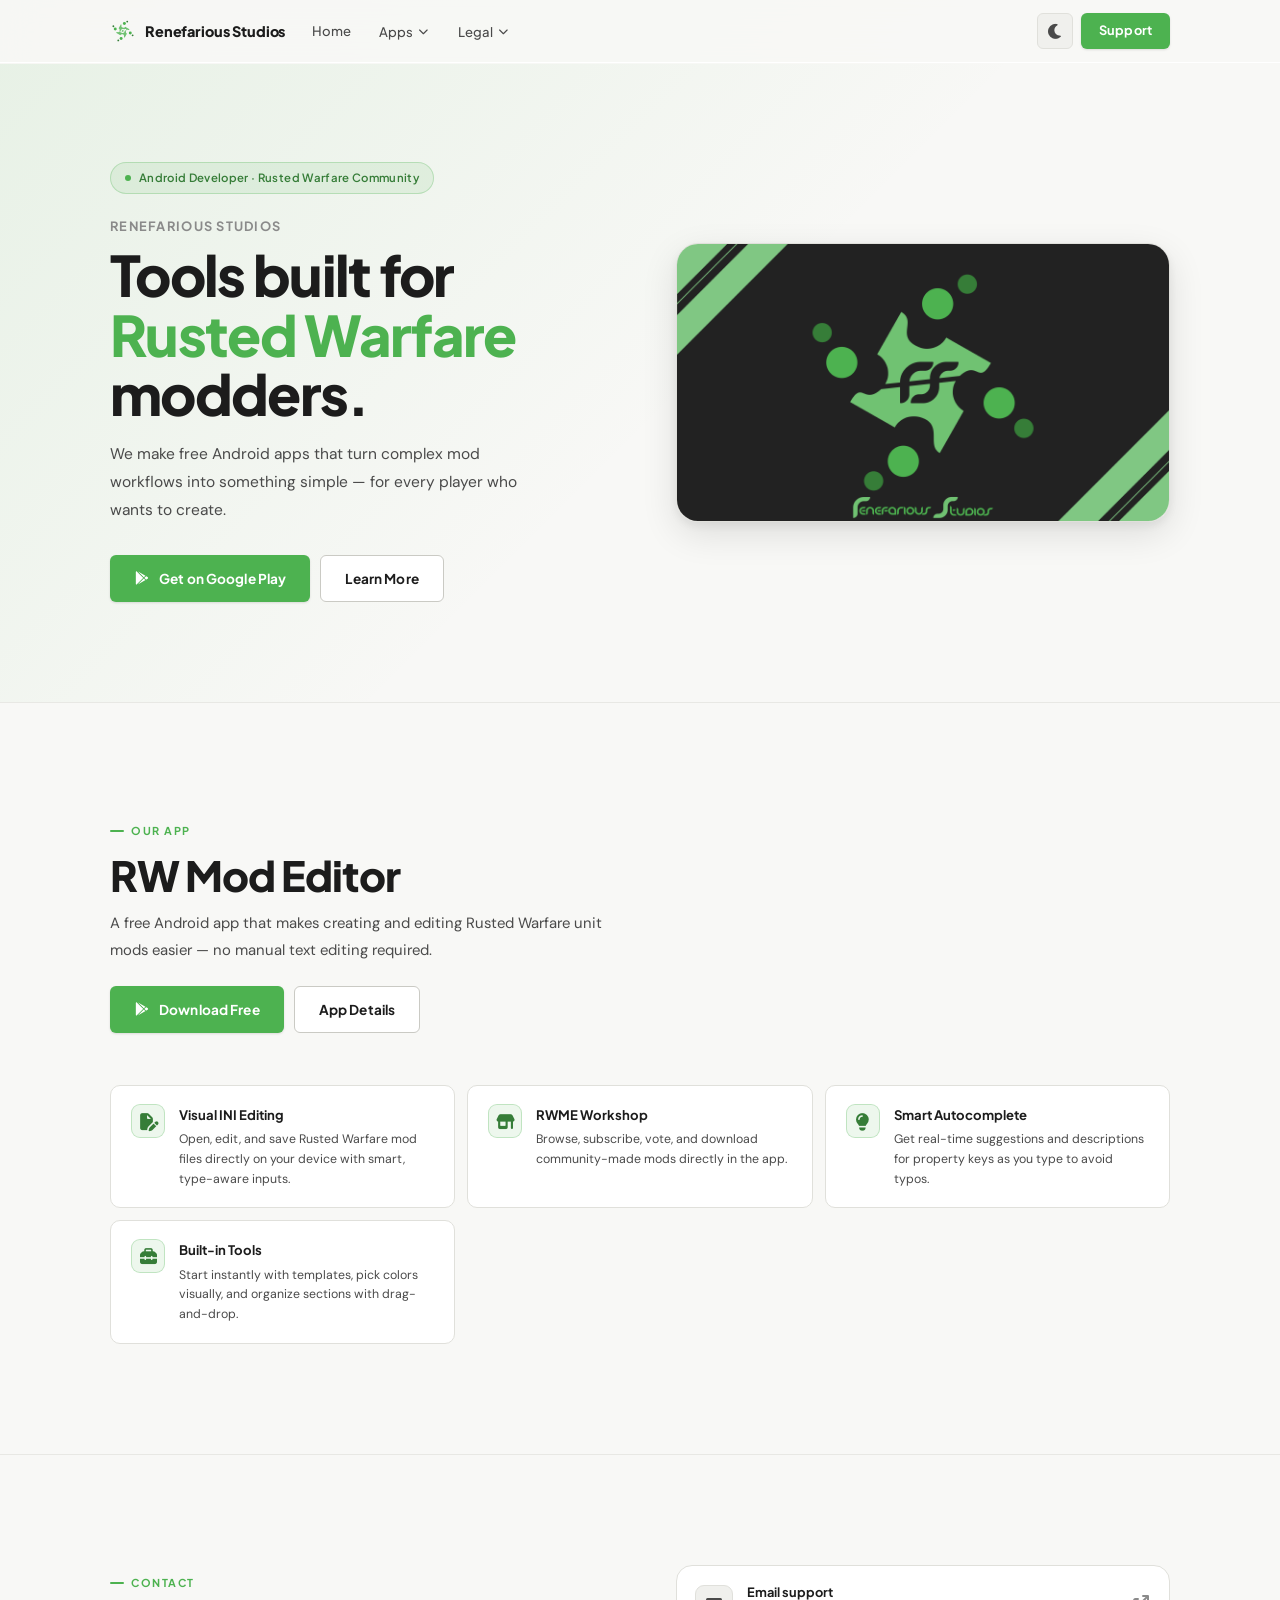
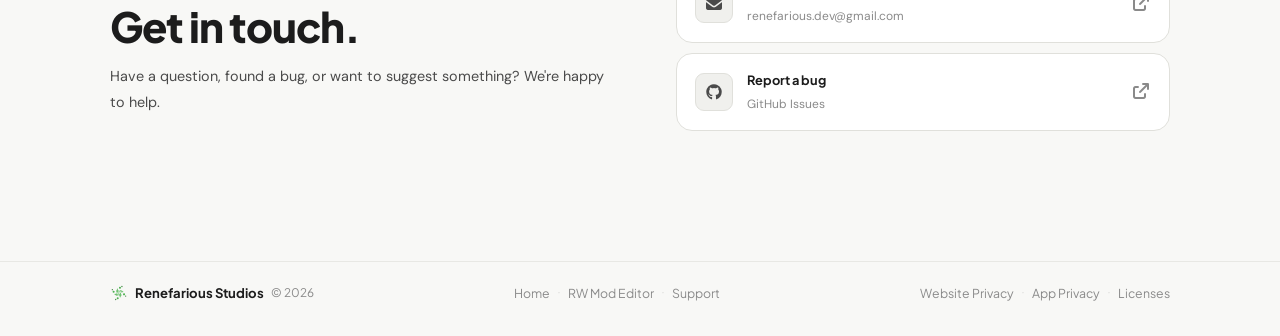
==== commit 10c22729: "deploy: caa297ffbd2c29486b6c014291a069fb2e959671 renefarious/renefarious.github.io-source@caa297ffbd" ====
--- a/index.html
+++ b/index.html
@@ -1,4 +1,4 @@
-<!DOCTYPE html><html lang="en"> <head><meta charset="UTF-8"><meta name="viewport" content="width=device-width, initial-scale=1.0"><meta name="description" content="Renefarious Studios builds Android tools for the Rusted Warfare modding community. Download RW Mod Editor on Google Play."><meta name="theme-color" content="#4db250"><meta property="og:title" content="Renefarious Studios — Android Developer"><meta property="og:description" content="Renefarious Studios builds Android tools for the Rusted Warfare modding community. Download RW Mod Editor on Google Play."><meta property="og:type" content="website"><meta name="twitter:card" content="summary"><title>Renefarious Studios — Android Developer</title><link rel="icon" type="image/svg+xml" href="/public/favicon.svg"><!-- Fonts --><link rel="preconnect" href="https://fonts.googleapis.com"><link rel="preconnect" href="https://fonts.gstatic.com" crossorigin><link href="https://fonts.googleapis.com/css2?family=Plus+Jakarta+Sans:wght@400;500;600;700;800&family=DM+Sans:opsz,wght@9..40,400;9..40,500;9..40,600&family=DM+Mono:wght@400;500&display=swap" rel="stylesheet"><!--
+<!DOCTYPE html><html lang="en"> <head><meta charset="UTF-8"><meta name="viewport" content="width=device-width, initial-scale=1.0"><meta name="description" content="Renefarious Studios builds Android tools for the Rusted Warfare modding community. Download RW Mod Editor on Google Play."><meta name="theme-color" content="#4db250"><meta property="og:title" content="Renefarious Studios — Android Developer"><meta property="og:description" content="Renefarious Studios builds Android tools for the Rusted Warfare modding community. Download RW Mod Editor on Google Play."><meta property="og:type" content="website"><meta name="twitter:card" content="summary"><title>Renefarious Studios — Android Developer</title><link rel="icon" type="image/svg+xml" href="/favicon.svg"><!-- Fonts --><link rel="preconnect" href="https://fonts.googleapis.com"><link rel="preconnect" href="https://fonts.gstatic.com" crossorigin><link href="https://fonts.googleapis.com/css2?family=Plus+Jakarta+Sans:wght@400;500;600;700;800&family=DM+Sans:opsz,wght@9..40,400;9..40,500;9..40,600&family=DM+Mono:wght@400;500&display=swap" rel="stylesheet"><!--
       Theme init — runs synchronously before first paint to prevent
       a flash of the wrong theme. Reads localStorage first, then
       falls back to OS preference.
@@ -14,16 +14,13 @@
           }
         } catch (_) {}
       })();
-    </script><link rel="stylesheet" href="/_astro/Footer.g6FC_oDN.css">
-<link rel="stylesheet" href="/_astro/index@_@astro.DOnoMI3G.css"></head> <body>  <header class="nav" id="nav" data-astro-cid-dmqpwcec> <div class="nav__inner container" data-astro-cid-dmqpwcec> <!-- ── Wordmark ───────────────────────────────────────── --> <a href="/" class="nav__logo" aria-label="Renefarious Studios — home" data-astro-cid-dmqpwcec> <img src="/_astro/logo-mark.C60Dcxo3.svg" alt="Renefarious Studios logo" width="26" height="26" class="nav__logo-img" data-astro-cid-dmqpwcec> <span class="nav__logo-name" data-astro-cid-dmqpwcec>Renefarious Studios</span> </a> <!-- ── Desktop links ─────────────────────────────────── --> <nav class="nav__links hide-mobile" aria-label="Primary navigation" data-astro-cid-dmqpwcec> <a href="/" class="nav__link" data-astro-cid-dmqpwcec>Home</a> <!-- Apps dropdown --> <div class="nav__dropdown" id="apps-dd" data-astro-cid-dmqpwcec> <button class="nav__link nav__dd-btn" aria-haspopup="true" aria-expanded="false" aria-controls="apps-menu" data-astro-cid-dmqpwcec>
+    </script><script src="https://challenges.cloudflare.com/turnstile/v0/api.js?render=explicit" async defer></script><link rel="stylesheet" href="/_astro/Footer.g6FC_oDN.css"><link rel="stylesheet" href="/_astro/index.DOnoMI3G.css"></head> <body>  <header class="nav" id="nav" data-astro-cid-dmqpwcec> <div class="nav__inner container" data-astro-cid-dmqpwcec> <!-- ── Wordmark ───────────────────────────────────────── --> <a href="/" class="nav__logo" aria-label="Renefarious Studios — home" data-astro-cid-dmqpwcec> <img src="/logo.svg" alt="Renefarious Studios logo" width="26" height="26" class="nav__logo-img" data-astro-cid-dmqpwcec> <span class="nav__logo-name" data-astro-cid-dmqpwcec>Renefarious Studios</span> </a> <nav class="nav__links hide-mobile" aria-label="Primary navigation" data-astro-cid-dmqpwcec> <a href="/" class="nav__link" data-astro-cid-dmqpwcec>Home</a> <!-- Apps dropdown --> <div class="nav__dropdown" id="apps-dd" data-astro-cid-dmqpwcec> <button class="nav__link nav__dd-btn" aria-haspopup="true" aria-expanded="false" aria-controls="apps-menu" data-astro-cid-dmqpwcec>
 Apps
-<svg class="nav__chevron" viewBox="0 0 10 10" fill="none" width="9" height="9" aria-hidden="true" data-astro-cid-dmqpwcec> <path d="M2 3.5l3 3 3-3" stroke="currentColor" stroke-width="1.4" stroke-linecap="round" stroke-linejoin="round" data-astro-cid-dmqpwcec></path> </svg> </button> <div class="nav__dd-menu" id="apps-menu" role="menu" data-astro-cid-dmqpwcec> <a href="/rw-mod-editor" class="nav__dd-item" role="menuitem" data-astro-cid-dmqpwcec> <span class="ndi__name" data-astro-cid-dmqpwcec>RW Mod Editor</span> <span class="ndi__desc" data-astro-cid-dmqpwcec>INI editor for Rusted Warfare</span> </a> </div> </div> <!-- Legal dropdown --> <div class="nav__dropdown" id="legal-dd" data-astro-cid-dmqpwcec> <button class="nav__link nav__dd-btn" aria-haspopup="true" aria-expanded="false" aria-controls="legal-menu" data-astro-cid-dmqpwcec>
+<i class="fa-solid fa-chevron-down nav__chevron" style="font-size: 10px;" aria-hidden="true" data-astro-cid-dmqpwcec></i> </button> <div class="nav__dd-menu" id="apps-menu" role="menu" data-astro-cid-dmqpwcec> <a href="/rw-mod-editor" class="nav__dd-item" role="menuitem" data-astro-cid-dmqpwcec> <span class="ndi__name" data-astro-cid-dmqpwcec>RW Mod Editor</span> <span class="ndi__desc" data-astro-cid-dmqpwcec>INI editor for Rusted Warfare</span> </a> <a href="/rw-mod-editor/workshop" class="nav__dd-item" role="menuitem" data-astro-cid-dmqpwcec> <span class="ndi__name" data-astro-cid-dmqpwcec>RWME Workshop</span> <span class="ndi__desc" data-astro-cid-dmqpwcec>Browse community unit mods & maps</span> </a> </div> </div> <!-- Legal dropdown --> <div class="nav__dropdown" id="legal-dd" data-astro-cid-dmqpwcec> <button class="nav__link nav__dd-btn" aria-haspopup="true" aria-expanded="false" aria-controls="legal-menu" data-astro-cid-dmqpwcec>
 Legal
-<svg class="nav__chevron" viewBox="0 0 10 10" fill="none" width="9" height="9" aria-hidden="true" data-astro-cid-dmqpwcec> <path d="M2 3.5l3 3 3-3" stroke="currentColor" stroke-width="1.4" stroke-linecap="round" stroke-linejoin="round" data-astro-cid-dmqpwcec></path> </svg> </button> <div class="nav__dd-menu" id="legal-menu" role="menu" data-astro-cid-dmqpwcec> <a href="/legal/privacy-policy" class="nav__dd-item" role="menuitem" data-astro-cid-dmqpwcec> <span class="ndi__name" data-astro-cid-dmqpwcec>Website Privacy Policy</span> <span class="ndi__desc" data-astro-cid-dmqpwcec>This site's data practices</span> </a> <a href="/rw-mod-editor/legal/app-privacy-policy" class="nav__dd-item" role="menuitem" data-astro-cid-dmqpwcec> <span class="ndi__name" data-astro-cid-dmqpwcec>App Privacy Policy</span> <span class="ndi__desc" data-astro-cid-dmqpwcec>RW Mod Editor data practices</span> </a> <a href="/rw-mod-editor/legal/open-source-licenses" class="nav__dd-item" role="menuitem" data-astro-cid-dmqpwcec> <span class="ndi__name" data-astro-cid-dmqpwcec>Open Source Licenses</span> <span class="ndi__desc" data-astro-cid-dmqpwcec>Third-party attributions</span> </a> </div> </div> </nav> <!-- ── Theme toggle (RIGHT side, before Support) ────── --> <button class="theme-toggle hide-mobile" id="theme-toggle" aria-label="Toggle light/dark mode" title="Toggle theme" data-astro-cid-dmqpwcec> <svg class="icon-sun" viewBox="0 0 20 20" fill="none" width="16" height="16" aria-hidden="true" data-astro-cid-dmqpwcec> <circle cx="10" cy="10" r="4" stroke="currentColor" stroke-width="1.5" data-astro-cid-dmqpwcec></circle> <path d="M10 2v2M10 16v2M2 10h2M16 10h2M4.93 4.93l1.41 1.41M13.66 13.66l1.41 1.41M4.93 15.07l1.41-1.41M13.66 6.34l1.41-1.41" stroke="currentColor" stroke-width="1.5" stroke-linecap="round" data-astro-cid-dmqpwcec></path> </svg> <svg class="icon-moon" viewBox="0 0 20 20" fill="none" width="16" height="16" aria-hidden="true" data-astro-cid-dmqpwcec> <path d="M17.5 11.5A7.5 7.5 0 118.5 2.5a5.5 5.5 0 009 9z" stroke="currentColor" stroke-width="1.5" stroke-linejoin="round" data-astro-cid-dmqpwcec></path> </svg> </button> <!-- ── Support CTA ───────────────────────────────────── --> <a href="mailto:renefarious.dev@gmail.com" class="btn btn--primary nav__cta hide-mobile" aria-label="Email support" data-astro-cid-dmqpwcec>
+<i class="fa-solid fa-chevron-down nav__chevron" style="font-size: 10px;" aria-hidden="true" data-astro-cid-dmqpwcec></i> </button> <div class="nav__dd-menu" id="legal-menu" role="menu" data-astro-cid-dmqpwcec> <a href="/legal/privacy-policy" class="nav__dd-item" role="menuitem" data-astro-cid-dmqpwcec> <span class="ndi__name" data-astro-cid-dmqpwcec>Website Privacy Policy</span> <span class="ndi__desc" data-astro-cid-dmqpwcec>This site's data practices</span> </a> <a href="/rw-mod-editor/legal/app-privacy-policy" class="nav__dd-item" role="menuitem" data-astro-cid-dmqpwcec> <span class="ndi__name" data-astro-cid-dmqpwcec>App Privacy Policy</span> <span class="ndi__desc" data-astro-cid-dmqpwcec>RW Mod Editor data practices</span> </a> <a href="/rw-mod-editor/legal/open-source-licenses" class="nav__dd-item" role="menuitem" data-astro-cid-dmqpwcec> <span class="ndi__name" data-astro-cid-dmqpwcec>Open Source Licenses</span> <span class="ndi__desc" data-astro-cid-dmqpwcec>Third-party attributions</span> </a> </div> </div> </nav> <!-- ── Theme toggle (RIGHT side, before Support) ────── --> <button class="theme-toggle hide-mobile" id="theme-toggle" aria-label="Toggle light/dark mode" title="Toggle theme" data-astro-cid-dmqpwcec> <i class="fa-solid fa-sun icon-sun" style="font-size: 15px;" aria-hidden="true" data-astro-cid-dmqpwcec></i> <i class="fa-solid fa-moon icon-moon" style="font-size: 15px;" aria-hidden="true" data-astro-cid-dmqpwcec></i> </button> <!-- ── Support CTA ───────────────────────────────────── --> <a href="mailto:renefarious.dev@gmail.com" class="btn btn--primary nav__cta hide-mobile" aria-label="Email support" data-astro-cid-dmqpwcec>
 Support
-</a> <!-- ── Mobile hamburger ──────────────────────────────── --> <button class="nav__hamburger hide-desktop" id="hamburger" aria-label="Open menu" aria-expanded="false" aria-controls="mobile-menu" data-astro-cid-dmqpwcec> <span class="bar" data-astro-cid-dmqpwcec></span> <span class="bar" data-astro-cid-dmqpwcec></span> <span class="bar" data-astro-cid-dmqpwcec></span> </button> </div> <!-- Mobile menu --> <div class="nav__mobile" id="mobile-menu" aria-hidden="true" data-astro-cid-dmqpwcec> <a href="/" class="nav__mobile-link" data-astro-cid-dmqpwcec>Home</a> <p class="nav__mobile-group-label" data-astro-cid-dmqpwcec>Apps</p> <a href="/rw-mod-editor" class="nav__mobile-link nav__mobile-link--sub" data-astro-cid-dmqpwcec>RW Mod Editor</a> <p class="nav__mobile-group-label" data-astro-cid-dmqpwcec>Legal</p> <a href="/legal/privacy-policy" class="nav__mobile-link nav__mobile-link--sub" data-astro-cid-dmqpwcec>Website Privacy Policy</a> <a href="/rw-mod-editor/legal/app-privacy-policy" class="nav__mobile-link nav__mobile-link--sub" data-astro-cid-dmqpwcec>App Privacy Policy</a> <a href="/rw-mod-editor/legal/open-source-licenses" class="nav__mobile-link nav__mobile-link--sub" data-astro-cid-dmqpwcec>Open Source Licenses</a> <a href="mailto:renefarious.dev@gmail.com" class="nav__mobile-link" data-astro-cid-dmqpwcec>Support</a> <!-- Theme toggle for mobile --> <div class="nav__mobile-theme" data-astro-cid-dmqpwcec> <span class="nav__mobile-theme-label" data-astro-cid-dmqpwcec>Theme</span> <button class="theme-toggle" id="theme-toggle-mobile" aria-label="Toggle light/dark mode" data-astro-cid-dmqpwcec> <svg class="icon-sun" viewBox="0 0 20 20" fill="none" width="15" height="15" aria-hidden="true" data-astro-cid-dmqpwcec> <circle cx="10" cy="10" r="4" stroke="currentColor" stroke-width="1.5" data-astro-cid-dmqpwcec></circle> <path d="M10 2v2M10 16v2M2 10h2M16 10h2M4.93 4.93l1.41 1.41M13.66 13.66l1.41 1.41M4.93 15.07l1.41-1.41M13.66 6.34l1.41-1.41" stroke="currentColor" stroke-width="1.5" stroke-linecap="round" data-astro-cid-dmqpwcec></path> </svg> <svg class="icon-moon" viewBox="0 0 20 20" fill="none" width="15" height="15" aria-hidden="true" data-astro-cid-dmqpwcec> <path d="M17.5 11.5A7.5 7.5 0 118.5 2.5a5.5 5.5 0 009 9z" stroke="currentColor" stroke-width="1.5" stroke-linejoin="round" data-astro-cid-dmqpwcec></path> </svg> </button> </div> </div> </header>  <script type="module">const l=document.getElementById("nav");window.addEventListener("scroll",()=>{l.classList.toggle("scrolled",window.scrollY>10)},{passive:!0});function i(e){document.documentElement.setAttribute("data-theme",e);try{localStorage.setItem("rs-theme",e)}catch{}}const s=document.getElementById("theme-toggle"),u=document.getElementById("theme-toggle-mobile");[s,u].forEach(e=>{e?.addEventListener("click",()=>{const t=document.documentElement.getAttribute("data-theme")??"light";i(t==="dark"?"light":"dark")})});const n=document.getElementById("hamburger"),r=document.getElementById("mobile-menu");n.addEventListener("click",()=>{const e=n.getAttribute("aria-expanded")==="true";n.setAttribute("aria-expanded",String(!e)),r.setAttribute("aria-hidden",String(e))});r.querySelectorAll("a").forEach(e=>{e.addEventListener("click",()=>{n.setAttribute("aria-expanded","false"),r.setAttribute("aria-hidden","true")})});document.querySelectorAll(".nav__dropdown").forEach(e=>{const t=e.querySelector(".nav__dd-btn"),a=e.querySelector(".nav__dd-menu");t.addEventListener("click",o=>{o.stopPropagation();const c=t.getAttribute("aria-expanded")==="true";document.querySelectorAll(".nav__dd-btn").forEach(d=>{d.setAttribute("aria-expanded","false"),d.closest(".nav__dropdown")?.querySelector(".nav__dd-menu")?.classList.remove("open")}),c||(t.setAttribute("aria-expanded","true"),a.classList.add("open"))})});document.addEventListener("click",()=>{document.querySelectorAll(".nav__dd-btn").forEach(e=>{e.setAttribute("aria-expanded","false"),e.closest(".nav__dropdown")?.querySelector(".nav__dd-menu")?.classList.remove("open")})});</script> <main id="main-content" data-astro-cid-j7pv25f6> <!-- ══════════════════════════════════════
-         HERO
-    ══════════════════════════════════════ --> <section class="hero" id="home" aria-label="Introduction" data-astro-cid-j7pv25f6> <!-- Subtle brand gradient bg — visible in both themes --> <div class="hero__bg" aria-hidden="true" data-astro-cid-j7pv25f6></div> <div class="hero__inner container" data-astro-cid-j7pv25f6> <!-- Content --> <div class="hero__content" data-reveal data-astro-cid-j7pv25f6> <div class="hero__pill" data-astro-cid-j7pv25f6> <span class="hero__pill-dot" aria-hidden="true" data-astro-cid-j7pv25f6></span>
+</a> <!-- ── Mobile hamburger ──────────────────────────────── --> <button class="nav__hamburger hide-desktop" id="hamburger" aria-label="Open menu" aria-expanded="false" aria-controls="mobile-menu" data-astro-cid-dmqpwcec> <span class="bar" data-astro-cid-dmqpwcec></span> <span class="bar" data-astro-cid-dmqpwcec></span> <span class="bar" data-astro-cid-dmqpwcec></span> </button> </div> <!-- Mobile menu --> <div class="nav__mobile" id="mobile-menu" aria-hidden="true" data-astro-cid-dmqpwcec> <a href="/" class="nav__mobile-link" data-astro-cid-dmqpwcec>Home</a> <p class="nav__mobile-group-label" data-astro-cid-dmqpwcec>Apps</p> <a href="/rw-mod-editor" class="nav__mobile-link nav__mobile-link--sub" data-astro-cid-dmqpwcec>RW Mod Editor</a> <a href="/rw-mod-editor/workshop" class="nav__mobile-link nav__mobile-link--sub" data-astro-cid-dmqpwcec>RWME Workshop</a> <p class="nav__mobile-group-label" data-astro-cid-dmqpwcec>Legal</p> <a href="/legal/privacy-policy" class="nav__mobile-link nav__mobile-link--sub" data-astro-cid-dmqpwcec>Website Privacy Policy</a> <a href="/rw-mod-editor/legal/app-privacy-policy" class="nav__mobile-link nav__mobile-link--sub" data-astro-cid-dmqpwcec>App Privacy Policy</a> <a href="/rw-mod-editor/legal/open-source-licenses" class="nav__mobile-link nav__mobile-link--sub" data-astro-cid-dmqpwcec>Open Source Licenses</a> <a href="mailto:renefarious.dev@gmail.com" class="nav__mobile-link" data-astro-cid-dmqpwcec>Support</a> <!-- Theme toggle for mobile --> <div class="nav__mobile-theme" data-astro-cid-dmqpwcec> <span class="nav__mobile-theme-label" data-astro-cid-dmqpwcec>Theme</span> <button class="theme-toggle" id="theme-toggle-mobile" aria-label="Toggle light/dark mode" data-astro-cid-dmqpwcec> <i class="fa-solid fa-sun icon-sun" style="font-size: 14px;" aria-hidden="true" data-astro-cid-dmqpwcec></i> <i class="fa-solid fa-moon icon-moon" style="font-size: 14px;" aria-hidden="true" data-astro-cid-dmqpwcec></i> </button> </div> </div> </header>  <script type="module">const l=document.getElementById("nav");window.addEventListener("scroll",()=>{l.classList.toggle("scrolled",window.scrollY>10)},{passive:!0});function i(e){document.documentElement.setAttribute("data-theme",e);try{localStorage.setItem("rs-theme",e)}catch{}}const s=document.getElementById("theme-toggle"),u=document.getElementById("theme-toggle-mobile");[s,u].forEach(e=>{e?.addEventListener("click",()=>{const t=document.documentElement.getAttribute("data-theme")??"light";i(t==="dark"?"light":"dark")})});const n=document.getElementById("hamburger"),r=document.getElementById("mobile-menu");n.addEventListener("click",()=>{const e=n.getAttribute("aria-expanded")==="true";n.setAttribute("aria-expanded",String(!e)),r.setAttribute("aria-hidden",String(e))});r.querySelectorAll("a").forEach(e=>{e.addEventListener("click",()=>{n.setAttribute("aria-expanded","false"),r.setAttribute("aria-hidden","true")})});document.querySelectorAll(".nav__dropdown").forEach(e=>{const t=e.querySelector(".nav__dd-btn"),a=e.querySelector(".nav__dd-menu");t.addEventListener("click",o=>{o.stopPropagation();const c=t.getAttribute("aria-expanded")==="true";document.querySelectorAll(".nav__dd-btn").forEach(d=>{d.setAttribute("aria-expanded","false"),d.closest(".nav__dropdown")?.querySelector(".nav__dd-menu")?.classList.remove("open")}),c||(t.setAttribute("aria-expanded","true"),a.classList.add("open"))})});document.addEventListener("click",()=>{document.querySelectorAll(".nav__dd-btn").forEach(e=>{e.setAttribute("aria-expanded","false"),e.closest(".nav__dropdown")?.querySelector(".nav__dd-menu")?.classList.remove("open")})});</script> <main id="main-content" data-astro-cid-j7pv25f6> <section class="hero" id="home" aria-label="Introduction" data-astro-cid-j7pv25f6> <!-- Subtle brand gradient bg — visible in both themes --> <div class="hero__bg" aria-hidden="true" data-astro-cid-j7pv25f6></div> <div class="hero__inner container" data-astro-cid-j7pv25f6> <!-- Content --> <div class="hero__content" data-reveal data-astro-cid-j7pv25f6> <div class="hero__pill" data-astro-cid-j7pv25f6> <span class="hero__pill-dot" aria-hidden="true" data-astro-cid-j7pv25f6></span>
 Android Developer · Rusted Warfare Community
 </div> <h1 class="hero__heading" data-astro-cid-j7pv25f6> <span class="hero__heading-studio" data-astro-cid-j7pv25f6>Renefarious Studios</span> <span class="hero__heading-line" data-astro-cid-j7pv25f6>
 Tools built for<br data-astro-cid-j7pv25f6> <span class="text-accent" data-astro-cid-j7pv25f6>Rusted Warfare</span> modders.
@@ -32,16 +29,16 @@
             into something simple — for every player who wants to create.
 </p> <div class="hero__ctas" data-astro-cid-j7pv25f6> <a href="https://play.google.com/store/apps/details?id=com.renefarious.rweditor" class="btn btn--primary" target="_blank" rel="noopener noreferrer" data-astro-cid-j7pv25f6> <i class="fa-brands fa-google-play" data-astro-cid-j7pv25f6></i>
 Get on Google Play
-</a> <a href="/rw-mod-editor" class="btn btn--secondary" data-astro-cid-j7pv25f6>Learn More</a> </div> </div> <!-- Banner image — the actual uploaded image --> <div class="hero__visual" data-reveal data-delay="80" aria-hidden="true" data-astro-cid-j7pv25f6> <div class="hero__img-frame" data-astro-cid-j7pv25f6> <img src="/_astro/hero-banner.Cgm8GNVf.png" alt="Renefarious Studios banner" width="700" height="394" class="hero__img" loading="eager" data-astro-cid-j7pv25f6> </div> </div> </div> </section> <div class="divider" role="separator" aria-hidden="true" data-astro-cid-j7pv25f6></div> <!-- ══════════════════════════════════════
+</a> <a href="/rw-mod-editor" class="btn btn--secondary" data-astro-cid-j7pv25f6>Learn More</a> </div> </div> <!-- Banner image — the actual uploaded image --> <div class="hero__visual" data-reveal data-delay="80" aria-hidden="true" data-astro-cid-j7pv25f6> <div class="hero__img-frame" data-astro-cid-j7pv25f6> <img src="/_astro/hero-banner.DEdL5Z41.png" alt="Renefarious Studios banner" width="700" height="394" class="hero__img" loading="eager" data-astro-cid-j7pv25f6> </div> </div> </div> </section> <div class="divider" role="separator" aria-hidden="true" data-astro-cid-j7pv25f6></div> <!-- ══════════════════════════════════════
          APP
     ══════════════════════════════════════ --> <section class="app-section section" id="apps" aria-label="Our app" data-astro-cid-j7pv25f6> <div class="container" data-astro-cid-j7pv25f6> <div class="app-section__header" data-reveal data-astro-cid-j7pv25f6> <p class="section-label" data-astro-cid-j7pv25f6>Our App</p> <h2 class="section-title" data-astro-cid-j7pv25f6>RW Mod Editor</h2> <p class="app-section__desc" data-astro-cid-j7pv25f6>
 A free Android app that makes creating and editing
             Rusted Warfare unit mods easier — no manual text editing required.
 </p> <div class="app-section__ctas" data-astro-cid-j7pv25f6> <a href="https://play.google.com/store/apps/details?id=com.renefarious.rweditor" class="btn btn--primary" target="_blank" rel="noopener noreferrer" data-astro-cid-j7pv25f6> <i class="fa-brands fa-google-play" data-astro-cid-j7pv25f6></i>
 Download Free
-</a> <a href="/rw-mod-editor" class="btn btn--secondary" data-astro-cid-j7pv25f6>App Details</a> </div> </div> <div class="highlights" data-astro-cid-j7pv25f6> <div class="highlight-card" data-reveal data-delay="0" data-astro-cid-j7pv25f6> <div class="hc__icon" aria-hidden="true" data-astro-cid-j7pv25f6> <svg viewBox="0 0 24 24" fill="none" width="17" height="17" stroke="currentColor" stroke-width="1.5" stroke-linecap="round" stroke-linejoin="round" data-astro-cid-j7pv25f6> <path d="M4 6h16M4 11h10M4 16h12" data-astro-cid-j7pv25f6></path> </svg> </div> <div data-astro-cid-j7pv25f6> <p class="hc__label" data-astro-cid-j7pv25f6>Edit mod files easily</p> <p class="hc__desc" data-astro-cid-j7pv25f6>Open any Rusted Warfare unit file and edit it with a clean, guided interface.</p> </div> </div><div class="highlight-card" data-reveal data-delay="70" data-astro-cid-j7pv25f6> <div class="hc__icon" aria-hidden="true" data-astro-cid-j7pv25f6> <svg viewBox="0 0 24 24" fill="none" width="17" height="17" stroke="currentColor" stroke-width="1.5" stroke-linecap="round" stroke-linejoin="round" data-astro-cid-j7pv25f6> <path d="M9 3H5a2 2 0 00-2 2v4m6-6h10a2 2 0 012 2v4M9 3v18m0 0h10a2 2 0 002-2V9M9 21H5a2 2 0 01-2-2V9m0 0h18" data-astro-cid-j7pv25f6></path> </svg> </div> <div data-astro-cid-j7pv25f6> <p class="hc__label" data-astro-cid-j7pv25f6>Property hints included</p> <p class="hc__desc" data-astro-cid-j7pv25f6>Each property shows a short description so you always know what it does.</p> </div> </div><div class="highlight-card" data-reveal data-delay="140" data-astro-cid-j7pv25f6> <div class="hc__icon" aria-hidden="true" data-astro-cid-j7pv25f6> <svg viewBox="0 0 24 24" fill="none" width="17" height="17" stroke="currentColor" stroke-width="1.5" stroke-linecap="round" stroke-linejoin="round" data-astro-cid-j7pv25f6> <path d="M12 2a10 10 0 110 20A10 10 0 0112 2zm0 0v20M2 12h20" data-astro-cid-j7pv25f6></path> </svg> </div> <div data-astro-cid-j7pv25f6> <p class="hc__label" data-astro-cid-j7pv25f6>Colour picker built in</p> <p class="hc__desc" data-astro-cid-j7pv25f6>Pick colours visually — no need to type hex codes manually.</p> </div> </div><div class="highlight-card" data-reveal data-delay="210" data-astro-cid-j7pv25f6> <div class="hc__icon" aria-hidden="true" data-astro-cid-j7pv25f6> <svg viewBox="0 0 24 24" fill="none" width="17" height="17" stroke="currentColor" stroke-width="1.5" stroke-linecap="round" stroke-linejoin="round" data-astro-cid-j7pv25f6> <path d="M9 5H7a2 2 0 00-2 2v12a2 2 0 002 2h10a2 2 0 002-2V7a2 2 0 00-2-2h-2M9 5a2 2 0 002 2h2a2 2 0 002-2M9 5a2 2 0 012-2h2a2 2 0 012 2" data-astro-cid-j7pv25f6></path> </svg> </div> <div data-astro-cid-j7pv25f6> <p class="hc__label" data-astro-cid-j7pv25f6>Ready-made templates</p> <p class="hc__desc" data-astro-cid-j7pv25f6>Start a new unit from a template with the most common fields already set.</p> </div> </div> </div> </div> </section> <div class="divider" role="separator" aria-hidden="true" data-astro-cid-j7pv25f6></div> <!-- ══════════════════════════════════════
+</a> <a href="/rw-mod-editor" class="btn btn--secondary" data-astro-cid-j7pv25f6>App Details</a> </div> </div> <div class="highlights" data-astro-cid-j7pv25f6> <div class="highlight-card" data-reveal data-delay="0" data-astro-cid-j7pv25f6> <div class="hc__icon" aria-hidden="true" data-astro-cid-j7pv25f6> <i class="fa-solid fa-file-pen" style="font-size: 17px;" data-astro-cid-j7pv25f6></i> </div> <div data-astro-cid-j7pv25f6> <p class="hc__label" data-astro-cid-j7pv25f6>Visual INI Editing</p> <p class="hc__desc" data-astro-cid-j7pv25f6>Open, edit, and save Rusted Warfare mod files directly on your device with smart, type-aware inputs.</p> </div> </div><div class="highlight-card" data-reveal data-delay="70" data-astro-cid-j7pv25f6> <div class="hc__icon" aria-hidden="true" data-astro-cid-j7pv25f6> <i class="fa-solid fa-shop" style="font-size: 17px;" data-astro-cid-j7pv25f6></i> </div> <div data-astro-cid-j7pv25f6> <p class="hc__label" data-astro-cid-j7pv25f6>RWME Workshop</p> <p class="hc__desc" data-astro-cid-j7pv25f6>Browse, subscribe, vote, and download community-made mods directly in the app.</p> </div> </div><div class="highlight-card" data-reveal data-delay="140" data-astro-cid-j7pv25f6> <div class="hc__icon" aria-hidden="true" data-astro-cid-j7pv25f6> <i class="fa-solid fa-lightbulb" style="font-size: 17px;" data-astro-cid-j7pv25f6></i> </div> <div data-astro-cid-j7pv25f6> <p class="hc__label" data-astro-cid-j7pv25f6>Smart Autocomplete</p> <p class="hc__desc" data-astro-cid-j7pv25f6>Get real-time suggestions and descriptions for property keys as you type to avoid typos.</p> </div> </div><div class="highlight-card" data-reveal data-delay="210" data-astro-cid-j7pv25f6> <div class="hc__icon" aria-hidden="true" data-astro-cid-j7pv25f6> <i class="fa-solid fa-toolbox" style="font-size: 17px;" data-astro-cid-j7pv25f6></i> </div> <div data-astro-cid-j7pv25f6> <p class="hc__label" data-astro-cid-j7pv25f6>Built-in Tools</p> <p class="hc__desc" data-astro-cid-j7pv25f6>Start instantly with templates, pick colors visually, and organize sections with drag-and-drop.</p> </div> </div> </div> </div> </section> <div class="divider" role="separator" aria-hidden="true" data-astro-cid-j7pv25f6></div> <!-- ══════════════════════════════════════
          CONTACT
     ══════════════════════════════════════ --> <section class="contact section" id="contact" aria-label="Contact" data-astro-cid-j7pv25f6> <div class="container" data-astro-cid-j7pv25f6> <div class="contact__inner" data-reveal data-astro-cid-j7pv25f6> <div data-astro-cid-j7pv25f6> <p class="section-label" data-astro-cid-j7pv25f6>Contact</p> <h2 class="section-title" data-astro-cid-j7pv25f6>Get in touch.</h2> <p class="contact__desc" data-astro-cid-j7pv25f6>
 Have a question, found a bug, or want to suggest something?
               We're happy to help.
-</p> </div> <div class="contact__links" data-astro-cid-j7pv25f6> <a href="mailto:renefarious.dev@gmail.com" class="contact-link card" data-astro-cid-j7pv25f6> <div class="cl__icon" data-astro-cid-j7pv25f6> <svg viewBox="0 0 20 20" fill="none" width="16" height="16" stroke="currentColor" stroke-width="1.4" stroke-linecap="round" aria-hidden="true" data-astro-cid-j7pv25f6> <rect x="2" y="4" width="16" height="12" rx="3" data-astro-cid-j7pv25f6></rect> <path d="M2 7l8 5 8-5" data-astro-cid-j7pv25f6></path> </svg> </div> <div data-astro-cid-j7pv25f6> <p class="cl__label" data-astro-cid-j7pv25f6>Email support</p> <p class="cl__value" data-astro-cid-j7pv25f6>renefarious.dev@gmail.com</p> </div> <span class="cl__arrow" aria-hidden="true" data-astro-cid-j7pv25f6>↗</span> </a> <a href="https://github.com/renefarious/rw-mod-editor/issues" class="contact-link card" target="_blank" rel="noopener noreferrer" data-astro-cid-j7pv25f6> <div class="cl__icon" data-astro-cid-j7pv25f6> <svg viewBox="0 0 20 20" fill="none" width="16" height="16" stroke="currentColor" stroke-width="1.4" stroke-linecap="round" aria-hidden="true" data-astro-cid-j7pv25f6> <circle cx="10" cy="10" r="8" data-astro-cid-j7pv25f6></circle> <path d="M10 7v4m0 2.5v.5" data-astro-cid-j7pv25f6></path> </svg> </div> <div data-astro-cid-j7pv25f6> <p class="cl__label" data-astro-cid-j7pv25f6>Report a bug</p> <p class="cl__value" data-astro-cid-j7pv25f6>GitHub Issues</p> </div> <span class="cl__arrow" aria-hidden="true" data-astro-cid-j7pv25f6>↗</span> </a> </div> </div> </div> </section> </main> <footer class="footer" data-astro-cid-sz7xmlte> <div class="divider" data-astro-cid-sz7xmlte></div> <div class="footer__inner container" data-astro-cid-sz7xmlte> <div class="footer__brand" data-astro-cid-sz7xmlte> <img src="/src/assets/images/logo-mark.svg" alt="" width="18" height="18" class="footer__logo-img" aria-hidden="true" data-astro-cid-sz7xmlte> <span class="footer__name" data-astro-cid-sz7xmlte>Renefarious Studios</span> <span class="footer__copy" data-astro-cid-sz7xmlte>© 2026</span> </div> <nav class="footer__nav" aria-label="Footer navigation" data-astro-cid-sz7xmlte> <a href="/" class="footer__link" data-astro-cid-sz7xmlte>Home</a> <span class="footer__sep" aria-hidden="true" data-astro-cid-sz7xmlte>·</span> <a href="/rw-mod-editor" class="footer__link" data-astro-cid-sz7xmlte>RW Mod Editor</a> <span class="footer__sep" aria-hidden="true" data-astro-cid-sz7xmlte>·</span> <a href="mailto:renefarious.dev@gmail.com" class="footer__link" data-astro-cid-sz7xmlte>Support</a> </nav> <div class="footer__legal" data-astro-cid-sz7xmlte> <a href="/legal/privacy-policy" class="footer__link" data-astro-cid-sz7xmlte>Website Privacy</a> <span class="footer__sep" aria-hidden="true" data-astro-cid-sz7xmlte>·</span> <a href="/rw-mod-editor/legal/app-privacy-policy" class="footer__link" data-astro-cid-sz7xmlte>App Privacy</a> <span class="footer__sep" aria-hidden="true" data-astro-cid-sz7xmlte>·</span> <a href="/rw-mod-editor/legal/open-source-licenses" class="footer__link" data-astro-cid-sz7xmlte>Licenses</a> </div> </div> </footer>  <!-- Scroll reveal --> <script type="module">const r=new IntersectionObserver(e=>{e.forEach(s=>{if(s.isIntersecting){const t=s.target,a=parseInt(t.dataset.delay??"0");setTimeout(()=>t.classList.add("revealed"),a),r.unobserve(t)}})},{threshold:.08});document.querySelectorAll("[data-reveal]").forEach(e=>r.observe(e));</script> </body> </html>+</p> </div> <div class="contact__links" data-astro-cid-j7pv25f6> <a href="mailto:renefarious.dev@gmail.com" class="contact-link card" data-astro-cid-j7pv25f6> <div class="cl__icon" data-astro-cid-j7pv25f6> <i class="fa-solid fa-envelope" style="font-size: 16px;" aria-hidden="true" data-astro-cid-j7pv25f6></i> </div> <div data-astro-cid-j7pv25f6> <p class="cl__label" data-astro-cid-j7pv25f6>Email support</p> <p class="cl__value" data-astro-cid-j7pv25f6>renefarious.dev@gmail.com</p> </div> <span class="cl__arrow" aria-hidden="true" data-astro-cid-j7pv25f6><i class="fa-solid fa-arrow-up-right-from-square" data-astro-cid-j7pv25f6></i></span> </a> <a href="https://github.com/renefarious/rw-mod-editor/issues" class="contact-link card" target="_blank" rel="noopener noreferrer" data-astro-cid-j7pv25f6> <div class="cl__icon" data-astro-cid-j7pv25f6> <i class="fa-brands fa-github" style="font-size: 16px;" aria-hidden="true" data-astro-cid-j7pv25f6></i> </div> <div data-astro-cid-j7pv25f6> <p class="cl__label" data-astro-cid-j7pv25f6>Report a bug</p> <p class="cl__value" data-astro-cid-j7pv25f6>GitHub Issues</p> </div> <span class="cl__arrow" aria-hidden="true" data-astro-cid-j7pv25f6><i class="fa-solid fa-arrow-up-right-from-square" data-astro-cid-j7pv25f6></i></span> </a> </div> </div> </div> </section> </main> <footer class="footer" data-astro-cid-sz7xmlte> <div class="divider" data-astro-cid-sz7xmlte></div> <div class="footer__inner container" data-astro-cid-sz7xmlte> <div class="footer__brand" data-astro-cid-sz7xmlte> <img src="/logo.svg" alt="" width="18" height="18" class="footer__logo-img" aria-hidden="true" data-astro-cid-sz7xmlte> <span class="footer__name" data-astro-cid-sz7xmlte>Renefarious Studios</span> <span class="footer__copy" data-astro-cid-sz7xmlte>© 2026</span> </div> <nav class="footer__nav" aria-label="Footer navigation" data-astro-cid-sz7xmlte> <a href="/" class="footer__link" data-astro-cid-sz7xmlte>Home</a> <span class="footer__sep" aria-hidden="true" data-astro-cid-sz7xmlte>·</span> <a href="/rw-mod-editor" class="footer__link" data-astro-cid-sz7xmlte>RW Mod Editor</a> <span class="footer__sep" aria-hidden="true" data-astro-cid-sz7xmlte>·</span> <a href="mailto:renefarious.dev@gmail.com" class="footer__link" data-astro-cid-sz7xmlte>Support</a> </nav> <div class="footer__legal" data-astro-cid-sz7xmlte> <a href="/legal/privacy-policy" class="footer__link" data-astro-cid-sz7xmlte>Website Privacy</a> <span class="footer__sep" aria-hidden="true" data-astro-cid-sz7xmlte>·</span> <a href="/rw-mod-editor/legal/app-privacy-policy" class="footer__link" data-astro-cid-sz7xmlte>App Privacy</a> <span class="footer__sep" aria-hidden="true" data-astro-cid-sz7xmlte>·</span> <a href="/rw-mod-editor/legal/open-source-licenses" class="footer__link" data-astro-cid-sz7xmlte>Licenses</a> </div> </div> </footer>  <!-- Global Turnstile Auth pre-fetch --> <div id="global-turnstile-container" style="position: fixed; bottom: 10px; right: 10px; z-index: 9999;"></div> <script type="module">const c="0x4AAAAAADlIVGzCrUoVC2_7",w=()=>{try{return atob("aHR0cHM6Ly9yd21lLXdvcmtzaG9wLnJlbmVmYXJpb3VzLWRldi53b3JrZXJzLmRldg==").trimEnd("/")+"/"}catch{return""}},u=w();window.webAccessToken=sessionStorage.getItem("webAccessToken")||null;window.authNegotiationPromise=null;window.negotiateAccessTokenGlobal=async function(){if(window.webAccessToken)return!0;if(window.authNegotiationPromise)return window.authNegotiationPromise;window.authNegotiationPromise=(async()=>{try{const e=await new Promise((i,t)=>{let n=!1;const a=setTimeout(()=>{n||(n=!0,t(new Error("Turnstile challenge timed out.")))},15e3),l=()=>{const o=document.getElementById("global-turnstile-container");o&&(o.innerHTML=""),window.turnstile.render("#global-turnstile-container",{sitekey:c,callback:function(r){n||(n=!0,clearTimeout(a),i(r))},"error-callback":function(){n||(n=!0,clearTimeout(a),t(new Error("Turnstile challenge failed")))}})};if(window.turnstile)l();else{let o=0;const r=setInterval(()=>{o++,window.turnstile?(clearInterval(r),l()):o>50&&(clearInterval(r),t(new Error("Turnstile script did not load in time.")))},100)}}),s=await fetch(`${u}api/v2/auth/token`,{method:"POST",headers:{"X-Turnstile-Token":e},body:""});if(s.ok){const i=await s.json();window.webAccessToken=i.access_token,sessionStorage.setItem("webAccessToken",i.access_token);const t=document.getElementById("global-turnstile-container");return t&&(t.style.display="none"),!0}else throw new Error(`Token negotiation failed HTTP ${s.status}`)}catch(e){throw e}})();try{return await window.authNegotiationPromise,!0}catch(e){throw console.error(e),e}finally{window.authNegotiationPromise=null}};document.addEventListener("DOMContentLoaded",()=>{if(!window.webAccessToken)setTimeout(()=>{window.negotiateAccessTokenGlobal().catch(console.error)},500);else{const e=document.getElementById("global-turnstile-container");e&&(e.style.display="none")}});</script> <!-- Scroll reveal --> <script type="module">const r=new IntersectionObserver(e=>{e.forEach(s=>{if(s.isIntersecting){const t=s.target,a=parseInt(t.dataset.delay??"0");setTimeout(()=>t.classList.add("revealed"),a),r.unobserve(t)}})},{threshold:.08});document.querySelectorAll("[data-reveal]").forEach(e=>r.observe(e));</script> </body> </html>
--- a/_astro/index.DOnoMI3G.css
+++ b/_astro/index.DOnoMI3G.css
@@ -0,0 +1 @@
+.hero[data-astro-cid-j7pv25f6]{position:relative;padding-top:62px;overflow:hidden}.hero__bg[data-astro-cid-j7pv25f6]{position:absolute;inset:0;background:linear-gradient(135deg,var(--accent-soft) 0%,transparent 55%);pointer-events:none}.hero__inner[data-astro-cid-j7pv25f6]{display:grid;grid-template-columns:1fr 1fr;align-items:center;gap:clamp(40px,6vw,72px);padding-block:clamp(64px,9vw,100px);position:relative}@media(max-width:860px){.hero__inner[data-astro-cid-j7pv25f6]{grid-template-columns:1fr;gap:44px}}.hero__pill[data-astro-cid-j7pv25f6]{display:inline-flex;align-items:center;gap:8px;padding:5px 14px;background:var(--accent-soft);border:1px solid var(--accent-border);border-radius:999px;font-family:var(--font-display);font-size:.71rem;font-weight:600;color:var(--accent-hover);letter-spacing:.03em;margin-bottom:22px;width:fit-content}.hero__pill-dot[data-astro-cid-j7pv25f6]{width:6px;height:6px;border-radius:50%;background:var(--accent);animation:pulse-dot 2.2s ease-in-out infinite}@keyframes pulse-dot{0%,to{opacity:1;transform:scale(1)}50%{opacity:.6;transform:scale(1.3)}}.hero__heading[data-astro-cid-j7pv25f6]{display:flex;flex-direction:column;gap:8px;margin-bottom:18px}.hero__heading-studio[data-astro-cid-j7pv25f6]{font-family:var(--font-display);font-size:.8rem;font-weight:700;letter-spacing:.1em;text-transform:uppercase;color:var(--text-muted)}.hero__heading-line[data-astro-cid-j7pv25f6]{font-family:var(--font-display);font-size:clamp(2.1rem,5vw,3.5rem);font-weight:800;line-height:1.06;letter-spacing:-.03em;color:var(--text-primary);display:block}.hero__sub[data-astro-cid-j7pv25f6]{font-size:.97rem;color:var(--text-secondary);line-height:1.8;max-width:440px;margin-bottom:30px}.hero__ctas[data-astro-cid-j7pv25f6]{display:flex;flex-wrap:wrap;gap:10px}.hero__visual[data-astro-cid-j7pv25f6]{display:flex;justify-content:center;align-items:center}@media(max-width:860px){.hero__visual[data-astro-cid-j7pv25f6]{display:none}}.hero__img-frame[data-astro-cid-j7pv25f6]{border-radius:var(--radius-xl);overflow:hidden;border:var(--border-subtle);box-shadow:var(--shadow-lg);position:relative}.hero__img[data-astro-cid-j7pv25f6]{width:100%;height:auto;display:block}.app-section__header[data-astro-cid-j7pv25f6]{max-width:520px;margin-bottom:clamp(36px,5vw,52px)}.app-section__desc[data-astro-cid-j7pv25f6]{font-size:.93rem;color:var(--text-secondary);line-height:1.8;margin-top:12px;margin-bottom:22px}.app-section__ctas[data-astro-cid-j7pv25f6]{display:flex;flex-wrap:wrap;gap:10px}.highlights[data-astro-cid-j7pv25f6]{display:grid;grid-template-columns:repeat(auto-fill,minmax(min(260px,100%),1fr));gap:12px}.highlight-card[data-astro-cid-j7pv25f6]{display:flex;align-items:flex-start;gap:14px;padding:18px 20px;background:var(--bg-card);border:var(--border-subtle);border-radius:var(--radius-md);transition:border-color var(--dur),box-shadow var(--dur),transform var(--dur)}.highlight-card[data-astro-cid-j7pv25f6]:hover{border-color:var(--accent-border);box-shadow:var(--shadow-sm);transform:translateY(-2px)}.hc__icon[data-astro-cid-j7pv25f6]{width:34px;height:34px;border-radius:9px;background:var(--accent-soft);border:1px solid var(--accent-border);display:flex;align-items:center;justify-content:center;color:var(--accent-hover);flex-shrink:0}.hc__label[data-astro-cid-j7pv25f6]{font-family:var(--font-display);font-size:.82rem;font-weight:700;color:var(--text-primary);margin-bottom:4px}.hc__desc[data-astro-cid-j7pv25f6]{font-size:.77rem;color:var(--text-secondary);line-height:1.6}.contact__inner[data-astro-cid-j7pv25f6]{display:grid;grid-template-columns:1fr 1fr;gap:clamp(36px,6vw,72px);align-items:start}@media(max-width:720px){.contact__inner[data-astro-cid-j7pv25f6]{grid-template-columns:1fr}}.contact__desc[data-astro-cid-j7pv25f6]{font-size:.9rem;color:var(--text-secondary);line-height:1.8;margin-top:14px}.contact__links[data-astro-cid-j7pv25f6]{display:flex;flex-direction:column;gap:10px}.contact-link[data-astro-cid-j7pv25f6]{display:flex;align-items:center;gap:14px;padding:16px 18px}.contact-link[data-astro-cid-j7pv25f6]:hover .cl__icon[data-astro-cid-j7pv25f6]{color:var(--accent);background:var(--accent-soft);border-color:var(--accent-border)}.cl__icon[data-astro-cid-j7pv25f6]{width:38px;height:38px;border-radius:9px;background:var(--bg-surface);border:var(--border-subtle);display:flex;align-items:center;justify-content:center;color:var(--text-secondary);flex-shrink:0;transition:color var(--dur),background var(--dur),border-color var(--dur)}.cl__label[data-astro-cid-j7pv25f6]{font-family:var(--font-display);font-size:.8rem;font-weight:700;color:var(--text-primary);margin-bottom:2px}.cl__value[data-astro-cid-j7pv25f6]{font-size:.75rem;color:var(--text-muted)}.cl__arrow[data-astro-cid-j7pv25f6]{font-size:1rem;color:var(--text-muted);margin-left:auto;flex-shrink:0;transition:color var(--dur),transform var(--dur)}.contact-link[data-astro-cid-j7pv25f6]:hover .cl__arrow[data-astro-cid-j7pv25f6]{color:var(--accent);transform:translate(2px,-2px)}
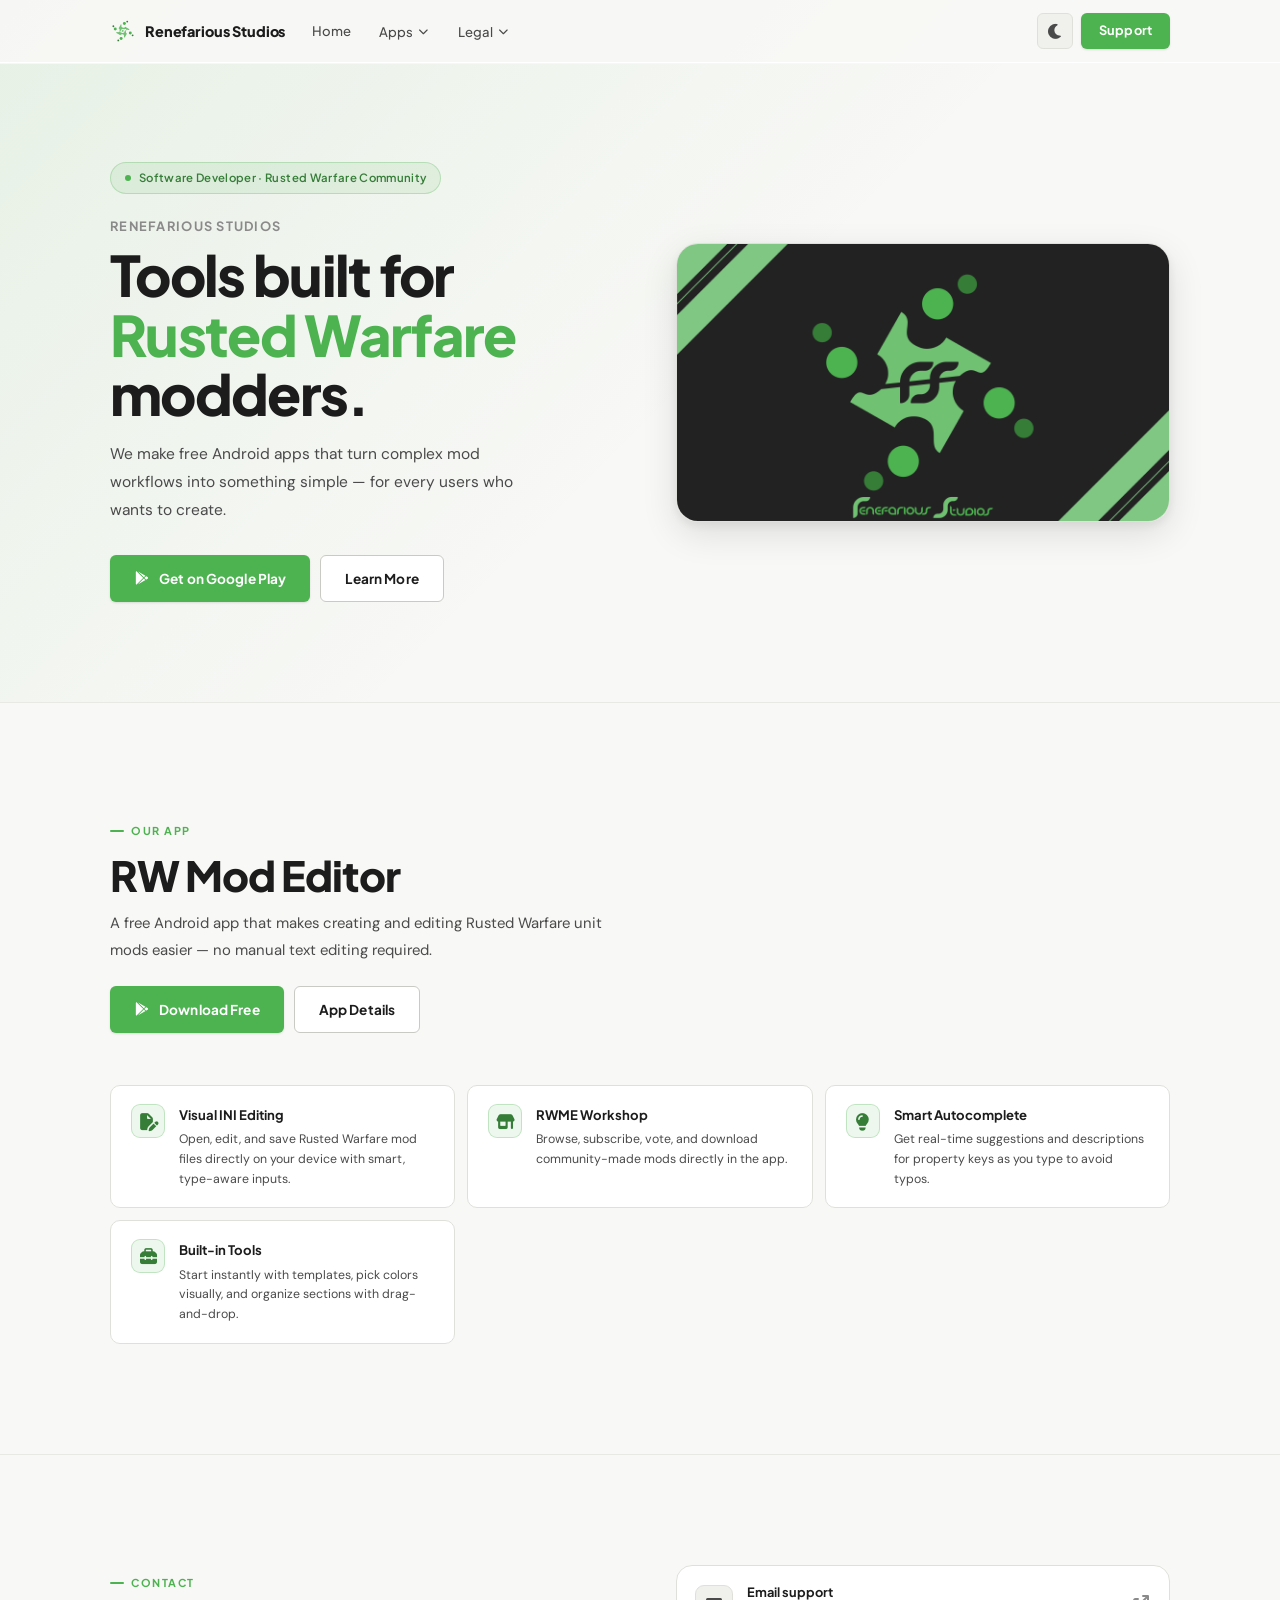
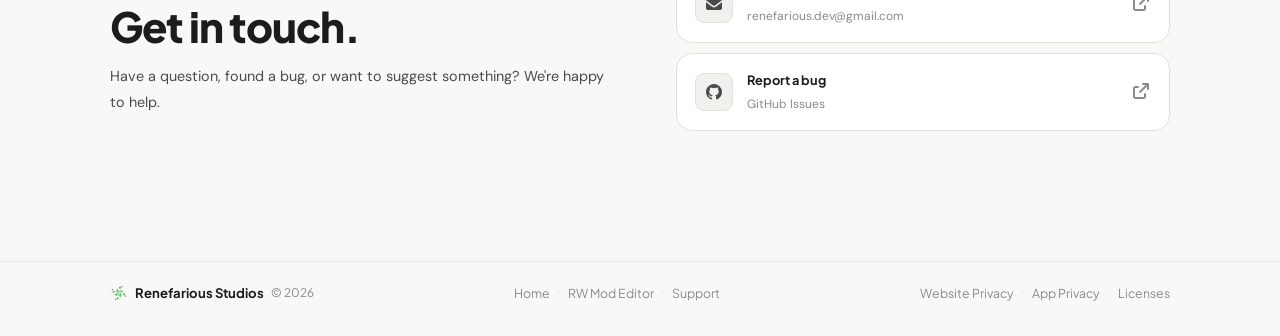
==== commit 605c6553: "deploy: ab46b722fcab72e3e06b000eb6e8a44f358ad612 renefarious/renefarious.github.io-source@ab46b722fc" ====
--- a/index.html
+++ b/index.html
@@ -1,4 +1,4 @@
-<!DOCTYPE html><html lang="en"> <head><meta charset="UTF-8"><meta name="viewport" content="width=device-width, initial-scale=1.0"><meta name="description" content="Renefarious Studios builds Android tools for the Rusted Warfare modding community. Download RW Mod Editor on Google Play."><meta name="theme-color" content="#4db250"><meta property="og:title" content="Renefarious Studios — Android Developer"><meta property="og:description" content="Renefarious Studios builds Android tools for the Rusted Warfare modding community. Download RW Mod Editor on Google Play."><meta property="og:type" content="website"><meta name="twitter:card" content="summary"><title>Renefarious Studios — Android Developer</title><link rel="icon" type="image/svg+xml" href="/favicon.svg"><!-- Fonts --><link rel="preconnect" href="https://fonts.googleapis.com"><link rel="preconnect" href="https://fonts.gstatic.com" crossorigin><link href="https://fonts.googleapis.com/css2?family=Plus+Jakarta+Sans:wght@400;500;600;700;800&family=DM+Sans:opsz,wght@9..40,400;9..40,500;9..40,600&family=DM+Mono:wght@400;500&display=swap" rel="stylesheet"><!--
+<!DOCTYPE html><html lang="en"><head><meta charset="UTF-8"><meta name="viewport" content="width=device-width, initial-scale=1.0"><meta name="description" content="Renefarious Studios builds Android tools for the Rusted Warfare modding community. Download RW Mod Editor on Google Play."><meta name="theme-color" content="#4db250"><meta property="og:title" content="Renefarious Studios — Android Developer"><meta property="og:description" content="Renefarious Studios builds Android tools for the Rusted Warfare modding community. Download RW Mod Editor on Google Play."><meta property="og:type" content="website"><meta name="twitter:card" content="summary"><title>Renefarious Studios — Android Developer</title><link rel="icon" type="image/svg+xml" href="/favicon.svg"><!-- Fonts --><link rel="preconnect" href="https://fonts.googleapis.com"><link rel="preconnect" href="https://fonts.gstatic.com" crossorigin><link href="https://fonts.googleapis.com/css2?family=Plus+Jakarta+Sans:wght@400;500;600;700;800&family=DM+Sans:opsz,wght@9..40,400;9..40,500;9..40,600&family=DM+Mono:wght@400;500&display=swap" rel="stylesheet"><!--
       Theme init — runs synchronously before first paint to prevent
       a flash of the wrong theme. Reads localStorage first, then
       falls back to OS preference.
@@ -14,31 +14,8 @@
           }
         } catch (_) {}
       })();
-    </script><script src="https://challenges.cloudflare.com/turnstile/v0/api.js?render=explicit" async defer></script><link rel="stylesheet" href="/_astro/Footer.g6FC_oDN.css"><link rel="stylesheet" href="/_astro/index.DOnoMI3G.css"></head> <body>  <header class="nav" id="nav" data-astro-cid-dmqpwcec> <div class="nav__inner container" data-astro-cid-dmqpwcec> <!-- ── Wordmark ───────────────────────────────────────── --> <a href="/" class="nav__logo" aria-label="Renefarious Studios — home" data-astro-cid-dmqpwcec> <img src="/logo.svg" alt="Renefarious Studios logo" width="26" height="26" class="nav__logo-img" data-astro-cid-dmqpwcec> <span class="nav__logo-name" data-astro-cid-dmqpwcec>Renefarious Studios</span> </a> <nav class="nav__links hide-mobile" aria-label="Primary navigation" data-astro-cid-dmqpwcec> <a href="/" class="nav__link" data-astro-cid-dmqpwcec>Home</a> <!-- Apps dropdown --> <div class="nav__dropdown" id="apps-dd" data-astro-cid-dmqpwcec> <button class="nav__link nav__dd-btn" aria-haspopup="true" aria-expanded="false" aria-controls="apps-menu" data-astro-cid-dmqpwcec>
-Apps
-<i class="fa-solid fa-chevron-down nav__chevron" style="font-size: 10px;" aria-hidden="true" data-astro-cid-dmqpwcec></i> </button> <div class="nav__dd-menu" id="apps-menu" role="menu" data-astro-cid-dmqpwcec> <a href="/rw-mod-editor" class="nav__dd-item" role="menuitem" data-astro-cid-dmqpwcec> <span class="ndi__name" data-astro-cid-dmqpwcec>RW Mod Editor</span> <span class="ndi__desc" data-astro-cid-dmqpwcec>INI editor for Rusted Warfare</span> </a> <a href="/rw-mod-editor/workshop" class="nav__dd-item" role="menuitem" data-astro-cid-dmqpwcec> <span class="ndi__name" data-astro-cid-dmqpwcec>RWME Workshop</span> <span class="ndi__desc" data-astro-cid-dmqpwcec>Browse community unit mods & maps</span> </a> </div> </div> <!-- Legal dropdown --> <div class="nav__dropdown" id="legal-dd" data-astro-cid-dmqpwcec> <button class="nav__link nav__dd-btn" aria-haspopup="true" aria-expanded="false" aria-controls="legal-menu" data-astro-cid-dmqpwcec>
-Legal
-<i class="fa-solid fa-chevron-down nav__chevron" style="font-size: 10px;" aria-hidden="true" data-astro-cid-dmqpwcec></i> </button> <div class="nav__dd-menu" id="legal-menu" role="menu" data-astro-cid-dmqpwcec> <a href="/legal/privacy-policy" class="nav__dd-item" role="menuitem" data-astro-cid-dmqpwcec> <span class="ndi__name" data-astro-cid-dmqpwcec>Website Privacy Policy</span> <span class="ndi__desc" data-astro-cid-dmqpwcec>This site's data practices</span> </a> <a href="/rw-mod-editor/legal/app-privacy-policy" class="nav__dd-item" role="menuitem" data-astro-cid-dmqpwcec> <span class="ndi__name" data-astro-cid-dmqpwcec>App Privacy Policy</span> <span class="ndi__desc" data-astro-cid-dmqpwcec>RW Mod Editor data practices</span> </a> <a href="/rw-mod-editor/legal/open-source-licenses" class="nav__dd-item" role="menuitem" data-astro-cid-dmqpwcec> <span class="ndi__name" data-astro-cid-dmqpwcec>Open Source Licenses</span> <span class="ndi__desc" data-astro-cid-dmqpwcec>Third-party attributions</span> </a> </div> </div> </nav> <!-- ── Theme toggle (RIGHT side, before Support) ────── --> <button class="theme-toggle hide-mobile" id="theme-toggle" aria-label="Toggle light/dark mode" title="Toggle theme" data-astro-cid-dmqpwcec> <i class="fa-solid fa-sun icon-sun" style="font-size: 15px;" aria-hidden="true" data-astro-cid-dmqpwcec></i> <i class="fa-solid fa-moon icon-moon" style="font-size: 15px;" aria-hidden="true" data-astro-cid-dmqpwcec></i> </button> <!-- ── Support CTA ───────────────────────────────────── --> <a href="mailto:renefarious.dev@gmail.com" class="btn btn--primary nav__cta hide-mobile" aria-label="Email support" data-astro-cid-dmqpwcec>
-Support
-</a> <!-- ── Mobile hamburger ──────────────────────────────── --> <button class="nav__hamburger hide-desktop" id="hamburger" aria-label="Open menu" aria-expanded="false" aria-controls="mobile-menu" data-astro-cid-dmqpwcec> <span class="bar" data-astro-cid-dmqpwcec></span> <span class="bar" data-astro-cid-dmqpwcec></span> <span class="bar" data-astro-cid-dmqpwcec></span> </button> </div> <!-- Mobile menu --> <div class="nav__mobile" id="mobile-menu" aria-hidden="true" data-astro-cid-dmqpwcec> <a href="/" class="nav__mobile-link" data-astro-cid-dmqpwcec>Home</a> <p class="nav__mobile-group-label" data-astro-cid-dmqpwcec>Apps</p> <a href="/rw-mod-editor" class="nav__mobile-link nav__mobile-link--sub" data-astro-cid-dmqpwcec>RW Mod Editor</a> <a href="/rw-mod-editor/workshop" class="nav__mobile-link nav__mobile-link--sub" data-astro-cid-dmqpwcec>RWME Workshop</a> <p class="nav__mobile-group-label" data-astro-cid-dmqpwcec>Legal</p> <a href="/legal/privacy-policy" class="nav__mobile-link nav__mobile-link--sub" data-astro-cid-dmqpwcec>Website Privacy Policy</a> <a href="/rw-mod-editor/legal/app-privacy-policy" class="nav__mobile-link nav__mobile-link--sub" data-astro-cid-dmqpwcec>App Privacy Policy</a> <a href="/rw-mod-editor/legal/open-source-licenses" class="nav__mobile-link nav__mobile-link--sub" data-astro-cid-dmqpwcec>Open Source Licenses</a> <a href="mailto:renefarious.dev@gmail.com" class="nav__mobile-link" data-astro-cid-dmqpwcec>Support</a> <!-- Theme toggle for mobile --> <div class="nav__mobile-theme" data-astro-cid-dmqpwcec> <span class="nav__mobile-theme-label" data-astro-cid-dmqpwcec>Theme</span> <button class="theme-toggle" id="theme-toggle-mobile" aria-label="Toggle light/dark mode" data-astro-cid-dmqpwcec> <i class="fa-solid fa-sun icon-sun" style="font-size: 14px;" aria-hidden="true" data-astro-cid-dmqpwcec></i> <i class="fa-solid fa-moon icon-moon" style="font-size: 14px;" aria-hidden="true" data-astro-cid-dmqpwcec></i> </button> </div> </div> </header>  <script type="module">const l=document.getElementById("nav");window.addEventListener("scroll",()=>{l.classList.toggle("scrolled",window.scrollY>10)},{passive:!0});function i(e){document.documentElement.setAttribute("data-theme",e);try{localStorage.setItem("rs-theme",e)}catch{}}const s=document.getElementById("theme-toggle"),u=document.getElementById("theme-toggle-mobile");[s,u].forEach(e=>{e?.addEventListener("click",()=>{const t=document.documentElement.getAttribute("data-theme")??"light";i(t==="dark"?"light":"dark")})});const n=document.getElementById("hamburger"),r=document.getElementById("mobile-menu");n.addEventListener("click",()=>{const e=n.getAttribute("aria-expanded")==="true";n.setAttribute("aria-expanded",String(!e)),r.setAttribute("aria-hidden",String(e))});r.querySelectorAll("a").forEach(e=>{e.addEventListener("click",()=>{n.setAttribute("aria-expanded","false"),r.setAttribute("aria-hidden","true")})});document.querySelectorAll(".nav__dropdown").forEach(e=>{const t=e.querySelector(".nav__dd-btn"),a=e.querySelector(".nav__dd-menu");t.addEventListener("click",o=>{o.stopPropagation();const c=t.getAttribute("aria-expanded")==="true";document.querySelectorAll(".nav__dd-btn").forEach(d=>{d.setAttribute("aria-expanded","false"),d.closest(".nav__dropdown")?.querySelector(".nav__dd-menu")?.classList.remove("open")}),c||(t.setAttribute("aria-expanded","true"),a.classList.add("open"))})});document.addEventListener("click",()=>{document.querySelectorAll(".nav__dd-btn").forEach(e=>{e.setAttribute("aria-expanded","false"),e.closest(".nav__dropdown")?.querySelector(".nav__dd-menu")?.classList.remove("open")})});</script> <main id="main-content" data-astro-cid-j7pv25f6> <section class="hero" id="home" aria-label="Introduction" data-astro-cid-j7pv25f6> <!-- Subtle brand gradient bg — visible in both themes --> <div class="hero__bg" aria-hidden="true" data-astro-cid-j7pv25f6></div> <div class="hero__inner container" data-astro-cid-j7pv25f6> <!-- Content --> <div class="hero__content" data-reveal data-astro-cid-j7pv25f6> <div class="hero__pill" data-astro-cid-j7pv25f6> <span class="hero__pill-dot" aria-hidden="true" data-astro-cid-j7pv25f6></span>
-Android Developer · Rusted Warfare Community
-</div> <h1 class="hero__heading" data-astro-cid-j7pv25f6> <span class="hero__heading-studio" data-astro-cid-j7pv25f6>Renefarious Studios</span> <span class="hero__heading-line" data-astro-cid-j7pv25f6>
-Tools built for<br data-astro-cid-j7pv25f6> <span class="text-accent" data-astro-cid-j7pv25f6>Rusted Warfare</span> modders.
-</span> </h1> <p class="hero__sub" data-astro-cid-j7pv25f6>
-We make free Android apps that turn complex mod workflows
-            into something simple — for every player who wants to create.
-</p> <div class="hero__ctas" data-astro-cid-j7pv25f6> <a href="https://play.google.com/store/apps/details?id=com.renefarious.rweditor" class="btn btn--primary" target="_blank" rel="noopener noreferrer" data-astro-cid-j7pv25f6> <i class="fa-brands fa-google-play" data-astro-cid-j7pv25f6></i>
-Get on Google Play
-</a> <a href="/rw-mod-editor" class="btn btn--secondary" data-astro-cid-j7pv25f6>Learn More</a> </div> </div> <!-- Banner image — the actual uploaded image --> <div class="hero__visual" data-reveal data-delay="80" aria-hidden="true" data-astro-cid-j7pv25f6> <div class="hero__img-frame" data-astro-cid-j7pv25f6> <img src="/_astro/hero-banner.DEdL5Z41.png" alt="Renefarious Studios banner" width="700" height="394" class="hero__img" loading="eager" data-astro-cid-j7pv25f6> </div> </div> </div> </section> <div class="divider" role="separator" aria-hidden="true" data-astro-cid-j7pv25f6></div> <!-- ══════════════════════════════════════
+    </script><script src="https://challenges.cloudflare.com/turnstile/v0/api.js?render=explicit" async defer></script><link rel="stylesheet" href="/_astro/Footer.CYalmnTa.css"><link rel="stylesheet" href="/_astro/index.CsIKeCvq.css"></head><body><header class="nav" id="nav" data-astro-cid-wpvy4v7s><div class="nav__inner container" data-astro-cid-wpvy4v7s><!-- ── Wordmark ───────────────────────────────────────── --><a href="/" class="nav__logo" aria-label="Renefarious Studios — home" data-astro-cid-wpvy4v7s><img src="/logo.svg" alt="Renefarious Studios logo" width="26" height="26" class="nav__logo-img" data-astro-cid-wpvy4v7s><span class="nav__logo-name" data-astro-cid-wpvy4v7s>Renefarious Studios</span></a><nav class="nav__links hide-mobile" aria-label="Primary navigation" data-astro-cid-wpvy4v7s><a href="/" class="nav__link" data-astro-cid-wpvy4v7s>Home</a><!-- Apps dropdown --><div class="nav__dropdown" id="apps-dd" data-astro-cid-wpvy4v7s><button class="nav__link nav__dd-btn" aria-haspopup="true" aria-expanded="false" aria-controls="apps-menu" data-astro-cid-wpvy4v7s>Apps<i class="fa-solid fa-chevron-down nav__chevron" style="font-size: 10px;" aria-hidden="true" data-astro-cid-wpvy4v7s></i></button><div class="nav__dd-menu" id="apps-menu" role="menu" data-astro-cid-wpvy4v7s><a href="/rw-mod-editor" class="nav__dd-item" role="menuitem" data-astro-cid-wpvy4v7s><span class="ndi__name" data-astro-cid-wpvy4v7s>RW Mod Editor</span><span class="ndi__desc" data-astro-cid-wpvy4v7s>INI editor for Rusted Warfare</span></a><a href="/rw-mod-editor/workshop" class="nav__dd-item" role="menuitem" data-astro-cid-wpvy4v7s><span class="ndi__name" data-astro-cid-wpvy4v7s>RWME Workshop</span><span class="ndi__desc" data-astro-cid-wpvy4v7s>Browse community unit mods & maps</span></a></div></div><!-- Legal dropdown --><div class="nav__dropdown" id="legal-dd" data-astro-cid-wpvy4v7s><button class="nav__link nav__dd-btn" aria-haspopup="true" aria-expanded="false" aria-controls="legal-menu" data-astro-cid-wpvy4v7s>Legal<i class="fa-solid fa-chevron-down nav__chevron" style="font-size: 10px;" aria-hidden="true" data-astro-cid-wpvy4v7s></i></button><div class="nav__dd-menu" id="legal-menu" role="menu" data-astro-cid-wpvy4v7s><a href="/legal/privacy-policy" class="nav__dd-item" role="menuitem" data-astro-cid-wpvy4v7s><span class="ndi__name" data-astro-cid-wpvy4v7s>Website Privacy Policy</span><span class="ndi__desc" data-astro-cid-wpvy4v7s>This site's data practices</span></a><a href="/rw-mod-editor/legal/app-privacy-policy" class="nav__dd-item" role="menuitem" data-astro-cid-wpvy4v7s><span class="ndi__name" data-astro-cid-wpvy4v7s>App Privacy Policy</span><span class="ndi__desc" data-astro-cid-wpvy4v7s>RW Mod Editor data practices</span></a><a href="/rw-mod-editor/legal/open-source-licenses" class="nav__dd-item" role="menuitem" data-astro-cid-wpvy4v7s><span class="ndi__name" data-astro-cid-wpvy4v7s>Open Source Licenses</span><span class="ndi__desc" data-astro-cid-wpvy4v7s>Third-party attributions</span></a></div></div></nav><!-- ── Theme toggle (RIGHT side, before Support) ────── --><button class="theme-toggle hide-mobile" id="theme-toggle" aria-label="Toggle light/dark mode" title="Toggle theme" data-astro-cid-wpvy4v7s><i class="fa-solid fa-sun icon-sun" style="font-size: 15px;" aria-hidden="true" data-astro-cid-wpvy4v7s></i><i class="fa-solid fa-moon icon-moon" style="font-size: 15px;" aria-hidden="true" data-astro-cid-wpvy4v7s></i></button><!-- ── Support CTA ───────────────────────────────────── --><a href="mailto:renefarious.dev@gmail.com" class="btn btn--primary nav__cta hide-mobile" aria-label="Email support" data-astro-cid-wpvy4v7s>Support</a><!-- ── Mobile hamburger ──────────────────────────────── --><button class="nav__hamburger hide-desktop" id="hamburger" aria-label="Open menu" aria-expanded="false" aria-controls="mobile-menu" data-astro-cid-wpvy4v7s><span class="bar" data-astro-cid-wpvy4v7s></span><span class="bar" data-astro-cid-wpvy4v7s></span><span class="bar" data-astro-cid-wpvy4v7s></span></button></div><!-- Mobile menu --><div class="nav__mobile" id="mobile-menu" aria-hidden="true" data-astro-cid-wpvy4v7s><a href="/" class="nav__mobile-link" data-astro-cid-wpvy4v7s>Home</a><p class="nav__mobile-group-label" data-astro-cid-wpvy4v7s>Apps</p><a href="/rw-mod-editor" class="nav__mobile-link nav__mobile-link--sub" data-astro-cid-wpvy4v7s>RW Mod Editor</a><a href="/rw-mod-editor/workshop" class="nav__mobile-link nav__mobile-link--sub" data-astro-cid-wpvy4v7s>RWME Workshop</a><p class="nav__mobile-group-label" data-astro-cid-wpvy4v7s>Legal</p><a href="/legal/privacy-policy" class="nav__mobile-link nav__mobile-link--sub" data-astro-cid-wpvy4v7s>Website Privacy Policy</a><a href="/rw-mod-editor/legal/app-privacy-policy" class="nav__mobile-link nav__mobile-link--sub" data-astro-cid-wpvy4v7s>App Privacy Policy</a><a href="/rw-mod-editor/legal/open-source-licenses" class="nav__mobile-link nav__mobile-link--sub" data-astro-cid-wpvy4v7s>Open Source Licenses</a><a href="mailto:renefarious.dev@gmail.com" class="nav__mobile-link" data-astro-cid-wpvy4v7s>Support</a><!-- Theme toggle for mobile --><div class="nav__mobile-theme" data-astro-cid-wpvy4v7s><span class="nav__mobile-theme-label" data-astro-cid-wpvy4v7s>Theme</span><button class="theme-toggle" id="theme-toggle-mobile" aria-label="Toggle light/dark mode" data-astro-cid-wpvy4v7s><i class="fa-solid fa-sun icon-sun" style="font-size: 14px;" aria-hidden="true" data-astro-cid-wpvy4v7s></i><i class="fa-solid fa-moon icon-moon" style="font-size: 14px;" aria-hidden="true" data-astro-cid-wpvy4v7s></i></button></div></div></header><script type="module">var e=document.getElementById(`nav`);window.addEventListener(`scroll`,()=>{e.classList.toggle(`scrolled`,window.scrollY>10)},{passive:!0});function t(e){document.documentElement.setAttribute(`data-theme`,e);try{localStorage.setItem(`rs-theme`,e)}catch{}}[document.getElementById(`theme-toggle`),document.getElementById(`theme-toggle-mobile`)].forEach(e=>{e?.addEventListener(`click`,()=>{t((document.documentElement.getAttribute(`data-theme`)??`light`)===`dark`?`light`:`dark`)})});var n=document.getElementById(`hamburger`),r=document.getElementById(`mobile-menu`);n.addEventListener(`click`,()=>{let e=n.getAttribute(`aria-expanded`)===`true`;n.setAttribute(`aria-expanded`,String(!e)),r.setAttribute(`aria-hidden`,String(e))}),r.querySelectorAll(`a`).forEach(e=>{e.addEventListener(`click`,()=>{n.setAttribute(`aria-expanded`,`false`),r.setAttribute(`aria-hidden`,`true`)})}),document.querySelectorAll(`.nav__dropdown`).forEach(e=>{let t=e.querySelector(`.nav__dd-btn`),n=e.querySelector(`.nav__dd-menu`);t.addEventListener(`click`,e=>{e.stopPropagation();let r=t.getAttribute(`aria-expanded`)===`true`;document.querySelectorAll(`.nav__dd-btn`).forEach(e=>{e.setAttribute(`aria-expanded`,`false`),e.closest(`.nav__dropdown`)?.querySelector(`.nav__dd-menu`)?.classList.remove(`open`)}),r||(t.setAttribute(`aria-expanded`,`true`),n.classList.add(`open`))})}),document.addEventListener(`click`,()=>{document.querySelectorAll(`.nav__dd-btn`).forEach(e=>{e.setAttribute(`aria-expanded`,`false`),e.closest(`.nav__dropdown`)?.querySelector(`.nav__dd-menu`)?.classList.remove(`open`)})});</script><main id="main-content" data-astro-cid-lcdefpme><section class="hero" id="home" aria-label="Introduction" data-astro-cid-lcdefpme><!-- Subtle brand gradient bg — visible in both themes --><div class="hero__bg" aria-hidden="true" data-astro-cid-lcdefpme></div><div class="hero__inner container" data-astro-cid-lcdefpme><!-- Content --><div class="hero__content" data-reveal data-astro-cid-lcdefpme><div class="hero__pill" data-astro-cid-lcdefpme><span class="hero__pill-dot" aria-hidden="true" data-astro-cid-lcdefpme></span>Software Developer · Rusted Warfare Community</div><h1 class="hero__heading" data-astro-cid-lcdefpme><span class="hero__heading-studio" data-astro-cid-lcdefpme>Renefarious Studios</span><span class="hero__heading-line" data-astro-cid-lcdefpme>Tools built for<br data-astro-cid-lcdefpme><span class="text-accent" data-astro-cid-lcdefpme>Rusted Warfare</span> modders.</span></h1><p class="hero__sub" data-astro-cid-lcdefpme>We make free Android apps that turn complex mod workflows into something simple — for every users who wants to create.</p><div class="hero__ctas" data-astro-cid-lcdefpme><a href="https://play.google.com/store/apps/details?id=com.renefarious.rweditor" class="btn btn--primary" target="_blank" rel="noopener noreferrer" data-astro-cid-lcdefpme><i class="fa-brands fa-google-play" data-astro-cid-lcdefpme></i>Get on Google Play</a><a href="/rw-mod-editor" class="btn btn--secondary" data-astro-cid-lcdefpme>Learn More</a></div></div><!-- Banner image — the actual uploaded image --><div class="hero__visual" data-reveal data-delay="80" aria-hidden="true" data-astro-cid-lcdefpme><div class="hero__img-frame" data-astro-cid-lcdefpme><img src="/_astro/hero-banner.DEdL5Z41.png" alt="Renefarious Studios banner" width="700" height="394" class="hero__img" loading="eager" data-astro-cid-lcdefpme></div></div></div></section><div class="divider" role="separator" aria-hidden="true" data-astro-cid-lcdefpme></div><!-- ══════════════════════════════════════
          APP
-    ══════════════════════════════════════ --> <section class="app-section section" id="apps" aria-label="Our app" data-astro-cid-j7pv25f6> <div class="container" data-astro-cid-j7pv25f6> <div class="app-section__header" data-reveal data-astro-cid-j7pv25f6> <p class="section-label" data-astro-cid-j7pv25f6>Our App</p> <h2 class="section-title" data-astro-cid-j7pv25f6>RW Mod Editor</h2> <p class="app-section__desc" data-astro-cid-j7pv25f6>
-A free Android app that makes creating and editing
-            Rusted Warfare unit mods easier — no manual text editing required.
-</p> <div class="app-section__ctas" data-astro-cid-j7pv25f6> <a href="https://play.google.com/store/apps/details?id=com.renefarious.rweditor" class="btn btn--primary" target="_blank" rel="noopener noreferrer" data-astro-cid-j7pv25f6> <i class="fa-brands fa-google-play" data-astro-cid-j7pv25f6></i>
-Download Free
-</a> <a href="/rw-mod-editor" class="btn btn--secondary" data-astro-cid-j7pv25f6>App Details</a> </div> </div> <div class="highlights" data-astro-cid-j7pv25f6> <div class="highlight-card" data-reveal data-delay="0" data-astro-cid-j7pv25f6> <div class="hc__icon" aria-hidden="true" data-astro-cid-j7pv25f6> <i class="fa-solid fa-file-pen" style="font-size: 17px;" data-astro-cid-j7pv25f6></i> </div> <div data-astro-cid-j7pv25f6> <p class="hc__label" data-astro-cid-j7pv25f6>Visual INI Editing</p> <p class="hc__desc" data-astro-cid-j7pv25f6>Open, edit, and save Rusted Warfare mod files directly on your device with smart, type-aware inputs.</p> </div> </div><div class="highlight-card" data-reveal data-delay="70" data-astro-cid-j7pv25f6> <div class="hc__icon" aria-hidden="true" data-astro-cid-j7pv25f6> <i class="fa-solid fa-shop" style="font-size: 17px;" data-astro-cid-j7pv25f6></i> </div> <div data-astro-cid-j7pv25f6> <p class="hc__label" data-astro-cid-j7pv25f6>RWME Workshop</p> <p class="hc__desc" data-astro-cid-j7pv25f6>Browse, subscribe, vote, and download community-made mods directly in the app.</p> </div> </div><div class="highlight-card" data-reveal data-delay="140" data-astro-cid-j7pv25f6> <div class="hc__icon" aria-hidden="true" data-astro-cid-j7pv25f6> <i class="fa-solid fa-lightbulb" style="font-size: 17px;" data-astro-cid-j7pv25f6></i> </div> <div data-astro-cid-j7pv25f6> <p class="hc__label" data-astro-cid-j7pv25f6>Smart Autocomplete</p> <p class="hc__desc" data-astro-cid-j7pv25f6>Get real-time suggestions and descriptions for property keys as you type to avoid typos.</p> </div> </div><div class="highlight-card" data-reveal data-delay="210" data-astro-cid-j7pv25f6> <div class="hc__icon" aria-hidden="true" data-astro-cid-j7pv25f6> <i class="fa-solid fa-toolbox" style="font-size: 17px;" data-astro-cid-j7pv25f6></i> </div> <div data-astro-cid-j7pv25f6> <p class="hc__label" data-astro-cid-j7pv25f6>Built-in Tools</p> <p class="hc__desc" data-astro-cid-j7pv25f6>Start instantly with templates, pick colors visually, and organize sections with drag-and-drop.</p> </div> </div> </div> </div> </section> <div class="divider" role="separator" aria-hidden="true" data-astro-cid-j7pv25f6></div> <!-- ══════════════════════════════════════
+    ══════════════════════════════════════ --><section class="app-section section" id="apps" aria-label="Our app" data-astro-cid-lcdefpme><div class="container" data-astro-cid-lcdefpme><div class="app-section__header" data-reveal data-astro-cid-lcdefpme><p class="section-label" data-astro-cid-lcdefpme>Our App</p><h2 class="section-title" data-astro-cid-lcdefpme>RW Mod Editor</h2><p class="app-section__desc" data-astro-cid-lcdefpme>A free Android app that makes creating and editing Rusted Warfare unit mods easier — no manual text editing required.</p><div class="app-section__ctas" data-astro-cid-lcdefpme><a href="https://play.google.com/store/apps/details?id=com.renefarious.rweditor" class="btn btn--primary" target="_blank" rel="noopener noreferrer" data-astro-cid-lcdefpme><i class="fa-brands fa-google-play" data-astro-cid-lcdefpme></i>Download Free</a><a href="/rw-mod-editor" class="btn btn--secondary" data-astro-cid-lcdefpme>App Details</a></div></div><div class="highlights" data-astro-cid-lcdefpme><div class="highlight-card" data-reveal data-delay="0" data-astro-cid-lcdefpme><div class="hc__icon" aria-hidden="true" data-astro-cid-lcdefpme><i class="fa-solid fa-file-pen" style="font-size: 17px;" data-astro-cid-lcdefpme></i></div><div data-astro-cid-lcdefpme><p class="hc__label" data-astro-cid-lcdefpme>Visual INI Editing</p><p class="hc__desc" data-astro-cid-lcdefpme>Open, edit, and save Rusted Warfare mod files directly on your device with smart, type-aware inputs.</p></div></div><div class="highlight-card" data-reveal data-delay="70" data-astro-cid-lcdefpme><div class="hc__icon" aria-hidden="true" data-astro-cid-lcdefpme><i class="fa-solid fa-shop" style="font-size: 17px;" data-astro-cid-lcdefpme></i></div><div data-astro-cid-lcdefpme><p class="hc__label" data-astro-cid-lcdefpme>RWME Workshop</p><p class="hc__desc" data-astro-cid-lcdefpme>Browse, subscribe, vote, and download community-made mods directly in the app.</p></div></div><div class="highlight-card" data-reveal data-delay="140" data-astro-cid-lcdefpme><div class="hc__icon" aria-hidden="true" data-astro-cid-lcdefpme><i class="fa-solid fa-lightbulb" style="font-size: 17px;" data-astro-cid-lcdefpme></i></div><div data-astro-cid-lcdefpme><p class="hc__label" data-astro-cid-lcdefpme>Smart Autocomplete</p><p class="hc__desc" data-astro-cid-lcdefpme>Get real-time suggestions and descriptions for property keys as you type to avoid typos.</p></div></div><div class="highlight-card" data-reveal data-delay="210" data-astro-cid-lcdefpme><div class="hc__icon" aria-hidden="true" data-astro-cid-lcdefpme><i class="fa-solid fa-toolbox" style="font-size: 17px;" data-astro-cid-lcdefpme></i></div><div data-astro-cid-lcdefpme><p class="hc__label" data-astro-cid-lcdefpme>Built-in Tools</p><p class="hc__desc" data-astro-cid-lcdefpme>Start instantly with templates, pick colors visually, and organize sections with drag-and-drop.</p></div></div></div></div></section><div class="divider" role="separator" aria-hidden="true" data-astro-cid-lcdefpme></div><!-- ══════════════════════════════════════
          CONTACT
-    ══════════════════════════════════════ --> <section class="contact section" id="contact" aria-label="Contact" data-astro-cid-j7pv25f6> <div class="container" data-astro-cid-j7pv25f6> <div class="contact__inner" data-reveal data-astro-cid-j7pv25f6> <div data-astro-cid-j7pv25f6> <p class="section-label" data-astro-cid-j7pv25f6>Contact</p> <h2 class="section-title" data-astro-cid-j7pv25f6>Get in touch.</h2> <p class="contact__desc" data-astro-cid-j7pv25f6>
-Have a question, found a bug, or want to suggest something?
-              We're happy to help.
-</p> </div> <div class="contact__links" data-astro-cid-j7pv25f6> <a href="mailto:renefarious.dev@gmail.com" class="contact-link card" data-astro-cid-j7pv25f6> <div class="cl__icon" data-astro-cid-j7pv25f6> <i class="fa-solid fa-envelope" style="font-size: 16px;" aria-hidden="true" data-astro-cid-j7pv25f6></i> </div> <div data-astro-cid-j7pv25f6> <p class="cl__label" data-astro-cid-j7pv25f6>Email support</p> <p class="cl__value" data-astro-cid-j7pv25f6>renefarious.dev@gmail.com</p> </div> <span class="cl__arrow" aria-hidden="true" data-astro-cid-j7pv25f6><i class="fa-solid fa-arrow-up-right-from-square" data-astro-cid-j7pv25f6></i></span> </a> <a href="https://github.com/renefarious/rw-mod-editor/issues" class="contact-link card" target="_blank" rel="noopener noreferrer" data-astro-cid-j7pv25f6> <div class="cl__icon" data-astro-cid-j7pv25f6> <i class="fa-brands fa-github" style="font-size: 16px;" aria-hidden="true" data-astro-cid-j7pv25f6></i> </div> <div data-astro-cid-j7pv25f6> <p class="cl__label" data-astro-cid-j7pv25f6>Report a bug</p> <p class="cl__value" data-astro-cid-j7pv25f6>GitHub Issues</p> </div> <span class="cl__arrow" aria-hidden="true" data-astro-cid-j7pv25f6><i class="fa-solid fa-arrow-up-right-from-square" data-astro-cid-j7pv25f6></i></span> </a> </div> </div> </div> </section> </main> <footer class="footer" data-astro-cid-sz7xmlte> <div class="divider" data-astro-cid-sz7xmlte></div> <div class="footer__inner container" data-astro-cid-sz7xmlte> <div class="footer__brand" data-astro-cid-sz7xmlte> <img src="/logo.svg" alt="" width="18" height="18" class="footer__logo-img" aria-hidden="true" data-astro-cid-sz7xmlte> <span class="footer__name" data-astro-cid-sz7xmlte>Renefarious Studios</span> <span class="footer__copy" data-astro-cid-sz7xmlte>© 2026</span> </div> <nav class="footer__nav" aria-label="Footer navigation" data-astro-cid-sz7xmlte> <a href="/" class="footer__link" data-astro-cid-sz7xmlte>Home</a> <span class="footer__sep" aria-hidden="true" data-astro-cid-sz7xmlte>·</span> <a href="/rw-mod-editor" class="footer__link" data-astro-cid-sz7xmlte>RW Mod Editor</a> <span class="footer__sep" aria-hidden="true" data-astro-cid-sz7xmlte>·</span> <a href="mailto:renefarious.dev@gmail.com" class="footer__link" data-astro-cid-sz7xmlte>Support</a> </nav> <div class="footer__legal" data-astro-cid-sz7xmlte> <a href="/legal/privacy-policy" class="footer__link" data-astro-cid-sz7xmlte>Website Privacy</a> <span class="footer__sep" aria-hidden="true" data-astro-cid-sz7xmlte>·</span> <a href="/rw-mod-editor/legal/app-privacy-policy" class="footer__link" data-astro-cid-sz7xmlte>App Privacy</a> <span class="footer__sep" aria-hidden="true" data-astro-cid-sz7xmlte>·</span> <a href="/rw-mod-editor/legal/open-source-licenses" class="footer__link" data-astro-cid-sz7xmlte>Licenses</a> </div> </div> </footer>  <!-- Global Turnstile Auth pre-fetch --> <div id="global-turnstile-container" style="position: fixed; bottom: 10px; right: 10px; z-index: 9999;"></div> <script type="module">const c="0x4AAAAAADlIVGzCrUoVC2_7",w=()=>{try{return atob("aHR0cHM6Ly9yd21lLXdvcmtzaG9wLnJlbmVmYXJpb3VzLWRldi53b3JrZXJzLmRldg==").trimEnd("/")+"/"}catch{return""}},u=w();window.webAccessToken=sessionStorage.getItem("webAccessToken")||null;window.authNegotiationPromise=null;window.negotiateAccessTokenGlobal=async function(){if(window.webAccessToken)return!0;if(window.authNegotiationPromise)return window.authNegotiationPromise;window.authNegotiationPromise=(async()=>{try{const e=await new Promise((i,t)=>{let n=!1;const a=setTimeout(()=>{n||(n=!0,t(new Error("Turnstile challenge timed out.")))},15e3),l=()=>{const o=document.getElementById("global-turnstile-container");o&&(o.innerHTML=""),window.turnstile.render("#global-turnstile-container",{sitekey:c,callback:function(r){n||(n=!0,clearTimeout(a),i(r))},"error-callback":function(){n||(n=!0,clearTimeout(a),t(new Error("Turnstile challenge failed")))}})};if(window.turnstile)l();else{let o=0;const r=setInterval(()=>{o++,window.turnstile?(clearInterval(r),l()):o>50&&(clearInterval(r),t(new Error("Turnstile script did not load in time.")))},100)}}),s=await fetch(`${u}api/v2/auth/token`,{method:"POST",headers:{"X-Turnstile-Token":e},body:""});if(s.ok){const i=await s.json();window.webAccessToken=i.access_token,sessionStorage.setItem("webAccessToken",i.access_token);const t=document.getElementById("global-turnstile-container");return t&&(t.style.display="none"),!0}else throw new Error(`Token negotiation failed HTTP ${s.status}`)}catch(e){throw e}})();try{return await window.authNegotiationPromise,!0}catch(e){throw console.error(e),e}finally{window.authNegotiationPromise=null}};document.addEventListener("DOMContentLoaded",()=>{if(!window.webAccessToken)setTimeout(()=>{window.negotiateAccessTokenGlobal().catch(console.error)},500);else{const e=document.getElementById("global-turnstile-container");e&&(e.style.display="none")}});</script> <!-- Scroll reveal --> <script type="module">const r=new IntersectionObserver(e=>{e.forEach(s=>{if(s.isIntersecting){const t=s.target,a=parseInt(t.dataset.delay??"0");setTimeout(()=>t.classList.add("revealed"),a),r.unobserve(t)}})},{threshold:.08});document.querySelectorAll("[data-reveal]").forEach(e=>r.observe(e));</script> </body> </html>+    ══════════════════════════════════════ --><section class="contact section" id="contact" aria-label="Contact" data-astro-cid-lcdefpme><div class="container" data-astro-cid-lcdefpme><div class="contact__inner" data-reveal data-astro-cid-lcdefpme><div data-astro-cid-lcdefpme><p class="section-label" data-astro-cid-lcdefpme>Contact</p><h2 class="section-title" data-astro-cid-lcdefpme>Get in touch.</h2><p class="contact__desc" data-astro-cid-lcdefpme>Have a question, found a bug, or want to suggest something? We're happy to help.</p></div><div class="contact__links" data-astro-cid-lcdefpme><a href="mailto:renefarious.dev@gmail.com" class="contact-link card" data-astro-cid-lcdefpme><div class="cl__icon" data-astro-cid-lcdefpme><i class="fa-solid fa-envelope" style="font-size: 16px;" aria-hidden="true" data-astro-cid-lcdefpme></i></div><div data-astro-cid-lcdefpme><p class="cl__label" data-astro-cid-lcdefpme>Email support</p><p class="cl__value" data-astro-cid-lcdefpme>renefarious.dev@gmail.com</p></div><span class="cl__arrow" aria-hidden="true" data-astro-cid-lcdefpme><i class="fa-solid fa-arrow-up-right-from-square" data-astro-cid-lcdefpme></i></span></a><a href="https://github.com/renefarious/rw-mod-editor/issues" class="contact-link card" target="_blank" rel="noopener noreferrer" data-astro-cid-lcdefpme><div class="cl__icon" data-astro-cid-lcdefpme><i class="fa-brands fa-github" style="font-size: 16px;" aria-hidden="true" data-astro-cid-lcdefpme></i></div><div data-astro-cid-lcdefpme><p class="cl__label" data-astro-cid-lcdefpme>Report a bug</p><p class="cl__value" data-astro-cid-lcdefpme>GitHub Issues</p></div><span class="cl__arrow" aria-hidden="true" data-astro-cid-lcdefpme><i class="fa-solid fa-arrow-up-right-from-square" data-astro-cid-lcdefpme></i></span></a></div></div></div></section></main><footer class="footer" data-astro-cid-jo6i4kqk><div class="divider" data-astro-cid-jo6i4kqk></div><div class="footer__inner container" data-astro-cid-jo6i4kqk><div class="footer__brand" data-astro-cid-jo6i4kqk><img src="/logo.svg" alt="" width="18" height="18" class="footer__logo-img" aria-hidden="true" data-astro-cid-jo6i4kqk><span class="footer__name" data-astro-cid-jo6i4kqk>Renefarious Studios</span><span class="footer__copy" data-astro-cid-jo6i4kqk>© 2026</span></div><nav class="footer__nav" aria-label="Footer navigation" data-astro-cid-jo6i4kqk><a href="/" class="footer__link" data-astro-cid-jo6i4kqk>Home</a><span class="footer__sep" aria-hidden="true" data-astro-cid-jo6i4kqk>·</span><a href="/rw-mod-editor" class="footer__link" data-astro-cid-jo6i4kqk>RW Mod Editor</a><span class="footer__sep" aria-hidden="true" data-astro-cid-jo6i4kqk>·</span><a href="mailto:renefarious.dev@gmail.com" class="footer__link" data-astro-cid-jo6i4kqk>Support</a></nav><div class="footer__legal" data-astro-cid-jo6i4kqk><a href="/legal/privacy-policy" class="footer__link" data-astro-cid-jo6i4kqk>Website Privacy</a><span class="footer__sep" aria-hidden="true" data-astro-cid-jo6i4kqk>·</span><a href="/rw-mod-editor/legal/app-privacy-policy" class="footer__link" data-astro-cid-jo6i4kqk>App Privacy</a><span class="footer__sep" aria-hidden="true" data-astro-cid-jo6i4kqk>·</span><a href="/rw-mod-editor/legal/open-source-licenses" class="footer__link" data-astro-cid-jo6i4kqk>Licenses</a></div></div></footer><!-- Global Turnstile Auth pre-fetch --><div id="global-turnstile-container" style="position: fixed; bottom: 10px; right: 10px; z-index: 9999;"></div><script type="module">var e=(()=>{try{return atob(`aHR0cHM6Ly9yd21lLXdvcmtzaG9wLnJlbmVmYXJpb3VzLWRldi53b3JrZXJzLmRldg==`).trimEnd(`/`)+`/`}catch{return``}})();window.webAccessToken=sessionStorage.getItem(`webAccessToken`)||null,window.authNegotiationPromise=null,window.negotiateAccessTokenGlobal=async function(){if(window.webAccessToken)return!0;if(window.authNegotiationPromise)return window.authNegotiationPromise;window.authNegotiationPromise=(async()=>{try{let t=await new Promise((e,t)=>{let n=!1,r=setTimeout(()=>{n||(n=!0,t(Error(`Turnstile challenge timed out.`)))},15e3),i=()=>{let i=document.getElementById(`global-turnstile-container`);i&&(i.innerHTML=``),window.turnstile.render(`#global-turnstile-container`,{sitekey:`0x4AAAAAADlIVGzCrUoVC2_7`,callback:function(t){n||(n=!0,clearTimeout(r),e(t))},"error-callback":function(){n||(n=!0,clearTimeout(r),t(Error(`Turnstile challenge failed`)))}})};if(window.turnstile)i();else{let e=0,n=setInterval(()=>{e++,window.turnstile?(clearInterval(n),i()):e>50&&(clearInterval(n),t(Error(`Turnstile script did not load in time.`)))},100)}}),n=await fetch(`${e}api/v2/auth/token`,{method:`POST`,headers:{"X-Turnstile-Token":t},body:``});if(n.ok){let e=await n.json();window.webAccessToken=e.access_token,sessionStorage.setItem(`webAccessToken`,e.access_token);let t=document.getElementById(`global-turnstile-container`);return t&&(t.style.display=`none`),!0}throw Error(`Token negotiation failed HTTP ${n.status}`)}catch(e){throw e}})();try{return await window.authNegotiationPromise,!0}catch(e){throw console.error(e),e}finally{window.authNegotiationPromise=null}},document.addEventListener(`DOMContentLoaded`,()=>{if(!window.webAccessToken)setTimeout(()=>{window.negotiateAccessTokenGlobal().catch(console.error)},500);else{let e=document.getElementById(`global-turnstile-container`);e&&(e.style.display=`none`)}});</script><!-- Scroll reveal --><script type="module">var e=new IntersectionObserver(t=>{t.forEach(t=>{if(t.isIntersecting){let n=t.target,r=parseInt(n.dataset.delay??`0`);setTimeout(()=>n.classList.add(`revealed`),r),e.unobserve(n)}})},{threshold:.08});document.querySelectorAll(`[data-reveal]`).forEach(t=>e.observe(t));</script></body></html>
--- a/_astro/Footer.CYalmnTa.css
+++ b/_astro/Footer.CYalmnTa.css
@@ -0,0 +1 @@
+:root{--green-400:#70c272;--green-500:#4db250;--green-600:#367d38;--green-glow:#70c2722e;--font-display:"Plus Jakarta Sans", sans-serif;--font-body:"DM Sans", sans-serif;--font-mono:"DM Mono", monospace;--container:min(1060px, calc(100% - 48px));--section-pad:clamp(64px, 10vw, 110px);--radius-sm:6px;--radius-md:10px;--radius-lg:16px;--radius-xl:22px;--ease-out:cubic-bezier(.16, 1, .3, 1);--dur:.22s}:root,[data-theme=light]{--bg-base:#f8f8f6;--bg-surface:#f0f0ed;--bg-card:#fff;--bg-elevated:#e8e8e4;--bg-nav:#f8f8f6eb;--accent:var(--green-500);--accent-hover:var(--green-600);--accent-soft:#4db2501a;--accent-border:#4db25047;--text-primary:#1c1c1c;--text-secondary:#4a4a4a;--text-muted:#8a8a8a;--border-subtle:1px solid #e0e0db;--border-dim:1px solid #cacac4;--border-mid:1px solid #a0a09a;--shadow-sm:0 1px 3px #00000012, 0 1px 2px #0000000d;--shadow-md:0 4px 14px #00000017, 0 2px 4px #0000000d;--shadow-lg:0 12px 36px #0000001c, 0 4px 8px #0000000f;color-scheme:light}[data-theme=dark]{--bg-base:#222;--bg-surface:#2a2a2a;--bg-card:#2f2f2f;--bg-elevated:#383838;--bg-nav:#222222eb;--accent:var(--green-400);--accent-hover:var(--green-500);--accent-soft:#70c2721f;--accent-border:#70c2724d;--text-primary:#f0f0ec;--text-secondary:#ababab;--text-muted:#686868;--border-subtle:1px solid #ffffff12;--border-dim:1px solid #ffffff1f;--border-mid:1px solid #fff3;--shadow-sm:0 1px 3px #00000059;--shadow-md:0 4px 14px #00000073;--shadow-lg:0 12px 36px #0000008c;color-scheme:dark}*,:before,:after{box-sizing:border-box;margin:0;padding:0}html{scroll-behavior:smooth;-webkit-text-size-adjust:100%}body{background-color:var(--bg-base);color:var(--text-primary);font-family:var(--font-body);min-height:100dvh;font-size:clamp(15px,1.5vw,16px);line-height:1.7;transition:background-color .3s,color .3s;overflow-x:hidden}img,video{max-width:100%;display:block}a{color:inherit;text-decoration:none}ul,ol{list-style:none}button{cursor:pointer;background:0 0;border:none;font-family:inherit}::-webkit-scrollbar{width:5px}::-webkit-scrollbar-track{background:var(--bg-base)}::-webkit-scrollbar-thumb{background:var(--bg-elevated);border-radius:3px}::-webkit-scrollbar-thumb:hover{background:var(--accent)}::selection{background:var(--accent-soft);color:var(--accent-hover)}:focus-visible{outline:2px solid var(--accent);outline-offset:3px;border-radius:3px}.container{width:var(--container);margin-inline:auto}.section{padding-block:var(--section-pad)}.divider{background:var(--bg-elevated);height:1px}.section-label{font-family:var(--font-display);letter-spacing:.14em;text-transform:uppercase;color:var(--accent);align-items:center;gap:7px;margin-bottom:12px;font-size:.68rem;font-weight:700;display:inline-flex}.section-label:before{content:"";background:var(--accent);border-radius:1px;flex-shrink:0;width:14px;height:2px;display:block}.section-title{font-family:var(--font-display);color:var(--text-primary);letter-spacing:-.025em;font-size:clamp(1.75rem,4vw,2.6rem);font-weight:800;line-height:1.1}.text-accent{color:var(--accent)}.card{background:var(--bg-card);border:var(--border-subtle);border-radius:var(--radius-lg);transition:border-color var(--dur), box-shadow var(--dur), transform var(--dur)}.card:hover{border-color:var(--border-dim);box-shadow:var(--shadow-md);transform:translateY(-2px)}.badge{font-family:var(--font-display);letter-spacing:.03em;border:var(--border-subtle);background:var(--bg-surface);color:var(--text-secondary);white-space:nowrap;border-radius:999px;align-items:center;gap:5px;padding:3px 10px;font-size:.67rem;font-weight:600;display:inline-flex}.badge--accent{background:var(--accent-soft);border-color:var(--accent-border);color:var(--accent-hover)}.badge--success{color:var(--green-600);background:#4db2501a;border-color:#4db25047}[data-theme=dark] .badge--success{color:var(--green-400)}.badge--neutral{border-color:var(--border-subtle);color:var(--text-muted);background:0 0}.btn{border-radius:var(--radius-sm);font-family:var(--font-display);letter-spacing:.01em;cursor:pointer;transition:all var(--dur) var(--ease-out);white-space:nowrap;border:none;justify-content:center;align-items:center;gap:8px;padding:11px 24px;font-size:.85rem;font-weight:700;text-decoration:none;display:inline-flex}.btn--primary{background:var(--accent);color:#fff;box-shadow:var(--shadow-sm)}.btn--primary:hover{background:var(--accent-hover);box-shadow:var(--shadow-md);transform:translateY(-1px)}.btn--secondary{background:var(--bg-card);color:var(--text-primary);border:var(--border-dim)}.btn--secondary:hover{background:var(--bg-elevated);border-color:var(--border-mid);transform:translateY(-1px)}.btn--ghost{color:var(--text-secondary);border:var(--border-subtle);background:0 0}.btn--ghost:hover{background:var(--bg-surface);color:var(--text-primary)}.theme-toggle{border-radius:var(--radius-sm);background:var(--bg-surface);border:var(--border-subtle);width:36px;height:36px;color:var(--text-secondary);cursor:pointer;transition:background var(--dur), border-color var(--dur), color var(--dur);flex-shrink:0;justify-content:center;align-items:center;display:flex}.theme-toggle:hover{background:var(--bg-elevated);border-color:var(--border-dim);color:var(--accent)}.theme-toggle .icon-sun{display:none}.theme-toggle .icon-moon,[data-theme=dark] .theme-toggle .icon-sun{display:block}[data-theme=dark] .theme-toggle .icon-moon{display:none}[data-reveal]{opacity:0;transition:opacity .55s var(--ease-out), transform .55s var(--ease-out);transform:translateY(20px)}[data-reveal].revealed{opacity:1;transform:none}.legal-page{padding-top:62px}.legal-container{padding-block:clamp(44px,7vw,72px)}.legal-breadcrumb{align-items:center;gap:6px;margin-bottom:18px;font-size:.77rem;display:flex}.breadcrumb-link{color:var(--text-muted);transition:color var(--dur)}.breadcrumb-link:hover,.breadcrumb-link--current{color:var(--text-secondary)}.breadcrumb-sep{color:var(--text-muted)}.legal-title{font-family:var(--font-display);color:var(--text-primary);letter-spacing:-.025em;margin-bottom:12px;font-size:clamp(1.7rem,3.5vw,2.4rem);font-weight:800}.legal-meta{flex-wrap:wrap;align-items:center;gap:10px;margin-bottom:18px;display:flex}.legal-date{color:var(--text-muted);font-size:.74rem;font-family:var(--font-display)}.legal-notice{background:var(--accent-soft);border:1px solid var(--accent-border);border-radius:var(--radius-sm);color:var(--text-secondary);margin-bottom:36px;padding:13px 15px;font-size:.79rem;line-height:1.55}.legal-notice svg{color:var(--accent);flex-shrink:0;margin-top:1px}.legal-body{border:var(--border-subtle);border-radius:var(--radius-lg);background:var(--bg-card);box-shadow:var(--shadow-sm);margin-bottom:36px;overflow:hidden}.legal-section{border-bottom:var(--border-subtle);padding:24px 28px}.legal-section:last-child{border-bottom:none}.legal-section h2{font-family:var(--font-display);color:var(--text-primary);border-bottom:var(--border-subtle);margin-bottom:12px;padding-bottom:8px;font-size:.88rem;font-weight:800}.legal-section h3{font-family:var(--font-display);color:var(--text-secondary);margin-top:16px;margin-bottom:8px;font-size:.8rem;font-weight:700}.legal-section p{color:var(--text-secondary);margin-bottom:10px;font-size:.84rem;line-height:1.85}.legal-section p:last-child{margin-bottom:0}.legal-section ul{flex-direction:column;gap:5px;margin:8px 0;padding-left:18px;list-style:outside;display:flex}.legal-section ul li{color:var(--text-secondary);padding-left:3px;font-size:.83rem;line-height:1.65}.legal-section ul li::marker{color:var(--accent)}.legal-section code{font-family:var(--font-mono);background:var(--bg-surface);border:var(--border-subtle);color:var(--accent-hover);border-radius:4px;padding:1px 5px;font-size:.82em}.legal-inline-link{color:var(--accent-hover);transition:opacity var(--dur);font-weight:500}.legal-inline-link:hover{opacity:.75;text-underline-offset:2px;text-decoration:underline}.legal-contact-block{background:var(--bg-surface);border:var(--border-subtle);border-radius:var(--radius-sm);flex-direction:column;gap:5px;margin-top:10px;padding:14px 18px;display:flex}.legal-contact-block p{margin-bottom:0!important;font-size:.82rem!important}.legal-related__label{font-family:var(--font-display);letter-spacing:.1em;text-transform:uppercase;color:var(--text-muted);margin-bottom:10px;font-size:.67rem;font-weight:700}.legal-related__links{grid-template-columns:1fr 1fr;gap:10px;display:grid}@media (width<=500px){.legal-related__links{grid-template-columns:1fr}}.legal-related__card{transition:border-color var(--dur), box-shadow var(--dur);justify-content:space-between;align-items:center;gap:10px;padding:14px 16px;display:flex}.legal-related__card:hover{border-color:var(--border-mid);box-shadow:var(--shadow-sm)}.lrc__title{font-family:var(--font-display);color:var(--text-primary);font-size:.8rem;font-weight:700;display:block}.lrc__desc{color:var(--text-muted);margin-top:2px;font-size:.7rem;display:block}@media (width<=768px){.hide-mobile{display:none!important}}@media (width>=769px){.hide-desktop{display:none!important}}.fa,.fa-brands,.fa-classic,.fa-regular,.fa-solid,.fab,.far,.fas{--_fa-family:var(--fa-family,var(--fa-style-family,"Font Awesome 7 Free"));-webkit-font-smoothing:antialiased;-moz-osx-font-smoothing:grayscale;display:var(--fa-display,inline-block);font-family:var(--_fa-family);font-feature-settings:normal;font-synthesis:none;font-variant:normal;font-style:normal;font-weight:var(--fa-style,900);text-align:center;text-rendering:auto;width:var(--fa-width,1.25em);line-height:1}:is(.fas,.far,.fab,.fa-solid,.fa-regular,.fa-brands,.fa-classic,.fa):before{content:var(--fa)/""}@supports not (content:""/""){:is(.fas,.far,.fab,.fa-solid,.fa-regular,.fa-brands,.fa-classic,.fa):before{content:var(--fa)}}.fa-1x{font-size:1em}.fa-2x{font-size:2em}.fa-3x{font-size:3em}.fa-4x{font-size:4em}.fa-5x{font-size:5em}.fa-6x{font-size:6em}.fa-7x{font-size:7em}.fa-8x{font-size:8em}.fa-9x{font-size:9em}.fa-10x{font-size:10em}.fa-2xs{vertical-align:.225em;font-size:.625em;line-height:.1em}.fa-xs{vertical-align:.125em;font-size:.75em;line-height:.08333em}.fa-sm{vertical-align:.05357em;font-size:.875em;line-height:.07143em}.fa-lg{vertical-align:-.075em;font-size:1.25em;line-height:.05em}.fa-xl{vertical-align:-.125em;font-size:1.5em;line-height:.04167em}.fa-2xl{vertical-align:-.1875em;font-size:2em;line-height:.03125em}.fa-width-auto{--fa-width:auto}.fa-fw,.fa-width-fixed{--fa-width:1.25em}.fa-canvas-square{margin-block-end:-.125em;padding-block:.125em}.fa-canvas-roomy{box-sizing:content-box;margin-block-end:-.25em;padding-block:.25em;padding-inline:.125em}.fa-ul{margin-inline-start:var(--fa-li-margin,2.5em);padding-inline-start:0;list-style-type:none}.fa-ul>li{position:relative}.fa-li{text-align:center;width:var(--fa-li-width,2em);line-height:inherit;position:absolute;inset-inline-start:calc(var(--fa-li-width,2em)*-1)}.fa-border{border-radius:var(--fa-border-radius,.1em);border:var(--fa-border-width,.0625em) var(--fa-border-style,solid) var(--fa-border-color,#eee);box-sizing:var(--fa-border-box-sizing,content-box);padding:var(--fa-border-padding,.1875em .25em)}.fa-pull-left,.fa-pull-start{float:inline-start;margin-inline-end:var(--fa-pull-margin,.3em)}.fa-pull-end,.fa-pull-right{float:inline-end;margin-inline-start:var(--fa-pull-margin,.3em)}.fa-beat{animation-name:fa-beat;animation-delay:var(--fa-animation-delay,0s);animation-direction:var(--fa-animation-direction,normal);animation-duration:var(--fa-animation-duration,1s);animation-iteration-count:var(--fa-animation-iteration-count,infinite);animation-timing-function:var(--fa-animation-timing,ease-in-out)}.fa-bounce{animation-name:fa-bounce;animation-delay:var(--fa-animation-delay,0s);animation-direction:var(--fa-animation-direction,normal);animation-duration:var(--fa-animation-duration,1s);animation-iteration-count:var(--fa-animation-iteration-count,infinite);animation-timing-function:var(--fa-animation-timing,cubic-bezier(.28,.84,.42,1))}.fa-fade{animation-name:fa-fade;animation-iteration-count:var(--fa-animation-iteration-count,infinite);animation-timing-function:var(--fa-animation-timing,ease-in-out)}.fa-beat-fade,.fa-fade{animation-delay:var(--fa-animation-delay,0s);animation-direction:var(--fa-animation-direction,normal);animation-duration:var(--fa-animation-duration,1s)}.fa-beat-fade{animation-name:fa-beat-fade;animation-iteration-count:var(--fa-animation-iteration-count,infinite);animation-timing-function:var(--fa-animation-timing,ease-in-out)}.fa-flip{animation-name:fa-flip;animation-duration:var(--fa-animation-duration,1.5s);animation-iteration-count:var(--fa-animation-iteration-count,infinite);animation-timing-function:var(--fa-animation-timing,ease-in-out)}.fa-flip,.fa-flip-360{animation-delay:var(--fa-animation-delay,0s);animation-direction:var(--fa-animation-direction,normal)}.fa-flip-360{animation-name:fa-flip-360;animation-duration:var(--fa-animation-duration,1s);animation-iteration-count:var(--fa-animation-iteration-count,infinite);animation-timing-function:var(--fa-animation-timing,ease-in-out)}.fa-shake{animation-name:fa-shake;animation-delay:var(--fa-animation-delay,0s);animation-direction:var(--fa-animation-direction,normal);animation-duration:var(--fa-animation-duration,.75s);animation-iteration-count:var(--fa-animation-iteration-count,infinite);animation-timing-function:var(--fa-animation-timing,ease-in-out)}.fa-spin{animation-name:fa-spin;animation-delay:var(--fa-animation-delay,0s);animation-direction:var(--fa-animation-direction,normal);animation-duration:var(--fa-animation-duration,2s);animation-iteration-count:var(--fa-animation-iteration-count,infinite);animation-timing-function:var(--fa-animation-timing,linear)}.fa-spin-reverse{--fa-animation-direction:reverse}.fa-pulse,.fa-spin-pulse{animation-name:fa-spin;animation-direction:var(--fa-animation-direction,normal);animation-duration:var(--fa-animation-duration,1s);animation-iteration-count:var(--fa-animation-iteration-count,infinite);animation-timing-function:var(--fa-animation-timing,steps(8))}.fa-spin-snap{animation-name:fa-spin-snap;animation-duration:var(--fa-animation-duration,3s);animation-iteration-count:var(--fa-animation-iteration-count,infinite);animation-timing-function:var(--fa-animation-timing,linear)}.fa-spin-snap,.fa-spin-snap-4{animation-delay:var(--fa-animation-delay,0s);animation-direction:var(--fa-animation-direction,normal)}.fa-spin-snap-4{animation-name:fa-spin-snap-4;animation-duration:var(--fa-animation-duration,2.4s);animation-iteration-count:var(--fa-animation-iteration-count,infinite);animation-timing-function:var(--fa-animation-timing,linear)}.fa-spin-snap-8{animation-name:fa-spin-snap-8;animation-duration:var(--fa-animation-duration,4s);animation-iteration-count:var(--fa-animation-iteration-count,infinite);animation-timing-function:var(--fa-animation-timing,linear)}.fa-buzz,.fa-spin-snap-8{animation-delay:var(--fa-animation-delay,0s);animation-direction:var(--fa-animation-direction,normal)}.fa-buzz{animation-name:fa-buzz;animation-duration:var(--fa-animation-duration,.6s);animation-iteration-count:var(--fa-animation-iteration-count,infinite);animation-timing-function:var(--fa-animation-timing,linear)}.fa-wag{animation-name:fa-wag;animation-delay:var(--fa-animation-delay,0s);animation-direction:var(--fa-animation-direction,normal);animation-duration:var(--fa-animation-duration,.9s);animation-iteration-count:var(--fa-animation-iteration-count,infinite);animation-timing-function:var(--fa-animation-timing,ease-out);transform-origin:bottom}.fa-float{animation-name:fa-float;animation-delay:var(--fa-animation-delay,0s);animation-direction:var(--fa-animation-direction,normal);animation-duration:var(--fa-animation-duration,3s);animation-iteration-count:var(--fa-animation-iteration-count,infinite);animation-timing-function:var(--fa-animation-timing,ease-in-out);will-change:transform}.fa-swing{animation-name:fa-swing;animation-duration:var(--fa-animation-duration,1.2s);animation-iteration-count:var(--fa-animation-iteration-count,infinite);animation-timing-function:var(--fa-animation-timing,ease-out);transform-origin:top}.fa-jello,.fa-swing{animation-delay:var(--fa-animation-delay,0s);animation-direction:var(--fa-animation-direction,normal)}.fa-jello{animation-name:fa-jello;animation-duration:var(--fa-animation-duration,.9s);animation-iteration-count:var(--fa-animation-iteration-count,infinite);animation-timing-function:var(--fa-animation-timing,ease-out)}@media (prefers-reduced-motion:reduce){.fa-beat,.fa-beat-fade,.fa-bounce,.fa-buzz,.fa-fade,.fa-flip,.fa-flip-360,.fa-float,.fa-jello,.fa-pulse,.fa-shake,.fa-spin,.fa-spin-pulse,.fa-spin-snap,.fa-spin-snap-4,.fa-spin-snap-8,.fa-swing,.fa-wag{transition:none!important;animation:none!important}}@keyframes fa-beat{0%{transform:scale(1)}25%{transform:scale(calc(var(--fa-beat-scale,1.25)*1.25))}45%{transform:scale(calc(var(--fa-beat-scale,1.22)*1.22))}65%{transform:scale(calc(var(--fa-beat-scale,1.25)*1.25))}90%{transform:scale(1)}}@keyframes fa-bounce{0%{animation-timing-function:var(--fa-animation-timing);transform:scale(1)translateY(0)}14%{transform:scale(var(--fa-bounce-start-scale-x,1.06),var(--fa-bounce-start-scale-y,.94)) translateY(var(--fa-bounce-anticipation,3px));animation-timing-function:cubic-bezier(.33,0,.66,.33)}32%{transform:scale(var(--fa-bounce-jump-scale-x,.94),var(--fa-bounce-jump-scale-y,1.12)) translateY(calc(var(--fa-bounce-height,.5em)*-1));animation-timing-function:cubic-bezier(.33,.66,.66,1)}52%{transform:scale(1) translateY(calc(var(--fa-bounce-height,.5em)*-1*1.1));animation-timing-function:cubic-bezier(.5,0,1,.5)}70%{transform:scale(var(--fa-bounce-land-scale-x,1.06),var(--fa-bounce-land-scale-y,.92)) translateY(0);animation-timing-function:cubic-bezier(.33,.33,.66,1)}85%{transform:scale(.98,1.04) translateY(calc(-2px*var(--fa-bounce-rebound,1)));animation-timing-function:cubic-bezier(.33,0,.66,1)}to{transform:scale(1)translateY(0)}}@keyframes fa-fade{0%{opacity:1;animation-timing-function:cubic-bezier(.2,0,.4,1);transform:scale(1)}40%{opacity:var(--fa-fade-opacity,.4);animation-timing-function:cubic-bezier(.4,0,.6,1);transform:scale(.98)}to{opacity:1;transform:scale(1)}}@keyframes fa-beat-fade{0%{opacity:var(--fa-beat-fade-opacity,.4);animation-timing-function:cubic-bezier(.2,0,.4,1);transform:scale(1)}25%{opacity:calc(var(--fa-beat-fade-opacity,.4) + .4);transform:scale(var(--fa-beat-fade-scale,1.28));animation-timing-function:cubic-bezier(.4,0,.6,1)}45%{opacity:1;transform:scale(var(--fa-beat-fade-scale,1.25));animation-timing-function:cubic-bezier(.4,0,.2,1)}65%{opacity:calc(var(--fa-beat-fade-opacity,.4) + .4);transform:scale(var(--fa-beat-fade-scale,1.28));animation-timing-function:cubic-bezier(.4,0,.6,1)}to{opacity:var(--fa-beat-fade-opacity,.4);transform:scale(1)}}@keyframes fa-flip{0%{transform:perspective(2em) scale(1) rotate3d(var(--fa-flip-x,0),var(--fa-flip-y,1),var(--fa-flip-z,0),0deg);animation-timing-function:cubic-bezier(.2,0,.4,1)}8%{transform:perspective(2em) scale(var(--fa-flip-anticipation-scale,.95)) rotate3d(var(--fa-flip-x,0),var(--fa-flip-y,1),var(--fa-flip-z,0),0deg);animation-timing-function:cubic-bezier(.33,0,.66,.33)}35%{transform:perspective(2em) scale(1) rotate3d(var(--fa-flip-x,0),var(--fa-flip-y,1),var(--fa-flip-z,0),calc(var(--fa-flip-angle,-1turn)*.6));animation-timing-function:linear}65%{transform:perspective(2em) scale(1) rotate3d(var(--fa-flip-x,0),var(--fa-flip-y,1),var(--fa-flip-z,0),calc(var(--fa-flip-angle,-1turn)*.5));animation-timing-function:cubic-bezier(.33,.66,.66,1)}92%{transform:perspective(2em) scale(1) rotate3d(var(--fa-flip-x,0),var(--fa-flip-y,1),var(--fa-flip-z,0),calc(var(--fa-flip-angle,-1turn)*var(--fa-flip-overshoot,1.04)));animation-timing-function:cubic-bezier(.33,0,.66,1)}to{transform:perspective(2em) scale(1) rotate3d(var(--fa-flip-x,0),var(--fa-flip-y,1),var(--fa-flip-z,0),var(--fa-flip-angle,-1turn))}}@keyframes fa-flip-360{0%{transform:perspective(2em) scale(1) rotate3d(var(--fa-flip-x,0),var(--fa-flip-y,1),var(--fa-flip-z,0),0deg);animation-timing-function:cubic-bezier(.2,0,.4,1)}8%{transform:perspective(2em) scale(var(--fa-flip-anticipation-scale,.95)) rotate3d(var(--fa-flip-x,0),var(--fa-flip-y,1),var(--fa-flip-z,0),0deg);animation-timing-function:cubic-bezier(.33,0,.66,.33)}50%{transform:perspective(2em) scale(1) rotate3d(var(--fa-flip-x,0),var(--fa-flip-y,1),var(--fa-flip-z,0),calc(var(--fa-flip-angle,-1turn)*.6));animation-timing-function:cubic-bezier(.33,.66,.66,1)}80%{transform:perspective(2em) scale(1) rotate3d(var(--fa-flip-x,0),var(--fa-flip-y,1),var(--fa-flip-z,0),calc(var(--fa-flip-angle,-1turn)*var(--fa-flip-overshoot,1.04)));animation-timing-function:cubic-bezier(.33,0,.66,1)}to{transform:perspective(2em) scale(1) rotate3d(var(--fa-flip-x,0),var(--fa-flip-y,1),var(--fa-flip-z,0),var(--fa-flip-angle,-1turn))}}@keyframes fa-shake{0%{animation-timing-function:cubic-bezier(.2,0,.8,1);transform:rotate(0)}8%{animation-timing-function:cubic-bezier(.3,0,.7,1);transform:rotate(35deg)translate(1px)}20%{animation-timing-function:cubic-bezier(.3,0,.7,1);transform:rotate(-22deg)translate(-1px)}35%{animation-timing-function:cubic-bezier(.3,0,.7,1);transform:rotate(15deg)translate(1px)}50%{animation-timing-function:cubic-bezier(.4,0,.6,1);transform:rotate(-9deg)}65%{animation-timing-function:cubic-bezier(.4,0,.6,1);transform:rotate(5deg)}78%{animation-timing-function:cubic-bezier(.4,0,.6,1);transform:rotate(-3deg)}90%{animation-timing-function:cubic-bezier(.4,0,.2,1);transform:rotate(1deg)}to{transform:rotate(0)}}@keyframes fa-spin{0%{transform:rotate(0)}to{transform:rotate(1turn)}}@keyframes fa-spin-snap{0%{animation-timing-function:cubic-bezier(0,0,.2,1);transform:rotate(0)}12%{animation-timing-function:cubic-bezier(.8,0,1,1);transform:rotate(60deg)}16.67%{animation-timing-function:cubic-bezier(0,0,.2,1);transform:rotate(60deg)}28.67%{animation-timing-function:cubic-bezier(.8,0,1,1);transform:rotate(120deg)}33.33%{animation-timing-function:cubic-bezier(0,0,.2,1);transform:rotate(120deg)}45.33%{animation-timing-function:cubic-bezier(.8,0,1,1);transform:rotate(180deg)}50%{animation-timing-function:cubic-bezier(0,0,.2,1);transform:rotate(180deg)}62%{animation-timing-function:cubic-bezier(.8,0,1,1);transform:rotate(240deg)}66.67%{animation-timing-function:cubic-bezier(0,0,.2,1);transform:rotate(240deg)}78.67%{animation-timing-function:cubic-bezier(.8,0,1,1);transform:rotate(300deg)}83.33%{animation-timing-function:cubic-bezier(0,0,.2,1);transform:rotate(300deg)}95.33%{animation-timing-function:cubic-bezier(.8,0,1,1);transform:rotate(1turn)}to{transform:rotate(1turn)}}@keyframes fa-spin-snap-4{0%{animation-timing-function:cubic-bezier(0,0,.2,1);transform:rotate(0)}15%{animation-timing-function:cubic-bezier(.8,0,1,1);transform:rotate(90deg)}25%{animation-timing-function:cubic-bezier(0,0,.2,1);transform:rotate(90deg)}40%{animation-timing-function:cubic-bezier(.8,0,1,1);transform:rotate(180deg)}50%{animation-timing-function:cubic-bezier(0,0,.2,1);transform:rotate(180deg)}65%{animation-timing-function:cubic-bezier(.8,0,1,1);transform:rotate(270deg)}75%{animation-timing-function:cubic-bezier(0,0,.2,1);transform:rotate(270deg)}90%{animation-timing-function:cubic-bezier(.8,0,1,1);transform:rotate(1turn)}to{transform:rotate(1turn)}}@keyframes fa-spin-snap-8{0%{animation-timing-function:cubic-bezier(0,0,.2,1);transform:rotate(0)}9%{animation-timing-function:cubic-bezier(.8,0,1,1);transform:rotate(45deg)}12.5%{animation-timing-function:cubic-bezier(0,0,.2,1);transform:rotate(45deg)}21.5%{animation-timing-function:cubic-bezier(.8,0,1,1);transform:rotate(90deg)}25%{animation-timing-function:cubic-bezier(0,0,.2,1);transform:rotate(90deg)}34%{animation-timing-function:cubic-bezier(.8,0,1,1);transform:rotate(135deg)}37.5%{animation-timing-function:cubic-bezier(0,0,.2,1);transform:rotate(135deg)}46.5%{animation-timing-function:cubic-bezier(.8,0,1,1);transform:rotate(180deg)}50%{animation-timing-function:cubic-bezier(0,0,.2,1);transform:rotate(180deg)}59%{animation-timing-function:cubic-bezier(.8,0,1,1);transform:rotate(225deg)}62.5%{animation-timing-function:cubic-bezier(0,0,.2,1);transform:rotate(225deg)}71.5%{animation-timing-function:cubic-bezier(.8,0,1,1);transform:rotate(270deg)}75%{animation-timing-function:cubic-bezier(0,0,.2,1);transform:rotate(270deg)}84%{animation-timing-function:cubic-bezier(.8,0,1,1);transform:rotate(315deg)}87.5%{animation-timing-function:cubic-bezier(0,0,.2,1);transform:rotate(315deg)}96.5%{animation-timing-function:cubic-bezier(.8,0,1,1);transform:rotate(1turn)}to{transform:rotate(1turn)}}@keyframes fa-buzz{0%{animation-timing-function:cubic-bezier(.1,0,.9,1);transform:translate(0)rotate(0)}5%{transform:translateX(var(--fa-buzz-distance,4px)) rotate(.5deg)}10%{transform:translateX(calc(var(--fa-buzz-distance,4px)*-1)) rotate(-.5deg)}15%{transform:translateX(var(--fa-buzz-distance,4px)) rotate(.3deg)}20%{transform:translateX(calc(var(--fa-buzz-distance,4px)*-1)) rotate(-.3deg)}25%{transform:translateX(calc(var(--fa-buzz-distance,4px)*.7)) rotate(.2deg)}30%{transform:translateX(calc(var(--fa-buzz-distance,4px)*-1*.7)) rotate(-.2deg)}35%{transform:translateX(calc(var(--fa-buzz-distance,4px)*.4)) rotate(.1deg)}40%{transform:translate(0)rotate(0)}to{transform:translate(0)rotate(0)}}@keyframes fa-wag{0%{animation-timing-function:cubic-bezier(.2,0,.6,1);transform:rotate(0)}12%{transform:rotate(var(--fa-wag-angle,12deg));animation-timing-function:cubic-bezier(.4,0,.2,1)}24%{animation-timing-function:cubic-bezier(.2,0,.6,1);transform:rotate(2deg)}36%{transform:rotate(calc(var(--fa-wag-angle,12deg)*.85));animation-timing-function:cubic-bezier(.4,0,.2,1)}48%{animation-timing-function:cubic-bezier(.2,0,.6,1);transform:rotate(1deg)}58%{transform:rotate(calc(var(--fa-wag-angle,12deg)*.6));animation-timing-function:cubic-bezier(.4,0,.2,1)}68%{transform:rotate(0)}to{transform:rotate(0)}}@keyframes fa-float{0%{transform:translateY(0) translateX(0) rotate(0deg) scale(var(--fa-float-squash-x,1.02),var(--fa-float-squash-y,.98));animation-timing-function:cubic-bezier(.33,0,.66,.33)}15%{transform:translateY(calc(var(--fa-float-height,6px)*-.4)) translateX(var(--fa-float-drift,1px)) rotate(var(--fa-float-tilt,1deg)) scale(1);animation-timing-function:cubic-bezier(.33,.66,.66,1)}35%{transform:translateY(calc(var(--fa-float-height,6px)*-1)) translateX(0) rotate(0deg) scale(var(--fa-float-stretch-x,.98),var(--fa-float-stretch-y,1.03));animation-timing-function:cubic-bezier(.5,0,.5,0)}50%{transform:translateY(calc(var(--fa-float-height,6px)*-.92)) translateX(calc(var(--fa-float-drift,1px)*-.5)) rotate(calc(var(--fa-float-tilt,1deg)*-.5)) scale(.995,1.01);animation-timing-function:cubic-bezier(.33,0,.66,.33)}70%{transform:translateY(calc(var(--fa-float-height,6px)*-.3)) translateX(calc(var(--fa-float-drift,1px)*-1)) rotate(calc(var(--fa-float-tilt,1deg)*-1)) scale(1);animation-timing-function:cubic-bezier(.33,.66,.66,1)}90%{transform:translateY(calc(var(--fa-float-height,6px)*.05)) translateX(0) rotate(0deg) scale(var(--fa-float-squash-x,1.02),var(--fa-float-squash-y,.98));animation-timing-function:cubic-bezier(.33,0,.66,1)}to{transform:translateY(0) translateX(0) rotate(0deg) scale(var(--fa-float-squash-x,1.02),var(--fa-float-squash-y,.98))}}@keyframes fa-swing{0%{animation-timing-function:cubic-bezier(.2,0,.8,1);transform:rotate(0)}8%{transform:rotate(var(--fa-swing-angle,22deg));animation-timing-function:cubic-bezier(.3,0,.7,1)}18%{transform:rotate(calc(var(--fa-swing-angle,22deg)*-1*.85));animation-timing-function:cubic-bezier(.3,0,.7,1)}28%{transform:rotate(calc(var(--fa-swing-angle,22deg)*.65));animation-timing-function:cubic-bezier(.35,0,.65,1)}38%{transform:rotate(calc(var(--fa-swing-angle,22deg)*-1*.45));animation-timing-function:cubic-bezier(.4,0,.6,1)}48%{transform:rotate(calc(var(--fa-swing-angle,22deg)*.25));animation-timing-function:cubic-bezier(.4,0,.6,1)}56%{transform:rotate(calc(var(--fa-swing-angle,22deg)*-1*.1));animation-timing-function:cubic-bezier(.4,0,.6,1)}64%{transform:rotate(0)}to{transform:rotate(0)}}@keyframes fa-jello{0%{animation-timing-function:cubic-bezier(.2,0,.8,1);transform:scale(1)}12%{transform:scale(var(--fa-jello-scale-x,1.15),calc(2 - var(--fa-jello-scale-x,1.15)));animation-timing-function:cubic-bezier(.3,0,.7,1)}24%{transform:scale(calc(2 - var(--fa-jello-scale-y,1.12)),var(--fa-jello-scale-y,1.12));animation-timing-function:cubic-bezier(.3,0,.7,1)}36%{transform:scale(calc(.5 + var(--fa-jello-scale-x,1.15)*.5),calc(1.5 - var(--fa-jello-scale-x,1.15)*.5));animation-timing-function:cubic-bezier(.4,0,.6,1)}48%{transform:scale(calc(1.3 - var(--fa-jello-scale-y,1.12)*.3),calc(.7 + var(--fa-jello-scale-y,1.12)*.3));animation-timing-function:cubic-bezier(.4,0,.6,1)}58%{animation-timing-function:cubic-bezier(.4,0,.2,1);transform:scale(1.02,.98)}68%{transform:scale(1)}to{transform:scale(1)}}.fa-rotate-90{transform:rotate(90deg)}.fa-rotate-180{transform:rotate(180deg)}.fa-rotate-270{transform:rotate(270deg)}.fa-flip-horizontal{transform:scaleX(-1)}.fa-flip-vertical{transform:scaleY(-1)}.fa-flip-both,.fa-flip-horizontal.fa-flip-vertical{transform:scale(-1)}.fa-rotate-by{transform:rotate(var(--fa-rotate-angle,0))}.fa-stack{vertical-align:middle;width:2.5em;height:2em;line-height:2em;display:inline-block;position:relative}.fa-stack-1x,.fa-stack-2x{--fa-width:100%;text-align:center;width:var(--fa-width);z-index:var(--fa-stack-z-index,auto);position:absolute;inset:0}.fa-stack-1x{line-height:inherit}.fa-stack-2x{font-size:2em}.fa-inverse{color:var(--fa-inverse,#fff)}.fa-0{--fa:"0"}.fa-1{--fa:"1"}.fa-2{--fa:"2"}.fa-3{--fa:"3"}.fa-4{--fa:"4"}.fa-5{--fa:"5"}.fa-6{--fa:"6"}.fa-7{--fa:"7"}.fa-8{--fa:"8"}.fa-9{--fa:"9"}.fa-exclamation{--fa:"!"}.fa-hashtag{--fa:"#"}.fa-dollar,.fa-dollar-sign,.fa-usd{--fa:"$"}.fa-percent,.fa-percentage{--fa:"%"}.fa-asterisk{--fa:"*"}.fa-add,.fa-plus{--fa:"+"}.fa-less-than{--fa:"<"}.fa-equals{--fa:"="}.fa-greater-than{--fa:">"}.fa-question{--fa:"?"}.fa-at{--fa:"@"}.fa-a{--fa:"A"}.fa-b{--fa:"B"}.fa-c{--fa:"C"}.fa-d{--fa:"D"}.fa-e{--fa:"E"}.fa-f{--fa:"F"}.fa-g{--fa:"G"}.fa-h{--fa:"H"}.fa-i{--fa:"I"}.fa-j{--fa:"J"}.fa-k{--fa:"K"}.fa-l{--fa:"L"}.fa-m{--fa:"M"}.fa-n{--fa:"N"}.fa-o{--fa:"O"}.fa-p{--fa:"P"}.fa-q{--fa:"Q"}.fa-r{--fa:"R"}.fa-s{--fa:"S"}.fa-t{--fa:"T"}.fa-u{--fa:"U"}.fa-v{--fa:"V"}.fa-w{--fa:"W"}.fa-x{--fa:"X"}.fa-y{--fa:"Y"}.fa-z{--fa:"Z"}.fa-faucet{--fa:""}.fa-faucet-drip{--fa:""}.fa-house-chimney-window{--fa:""}.fa-house-signal{--fa:""}.fa-temperature-arrow-down,.fa-temperature-down{--fa:""}.fa-temperature-arrow-up,.fa-temperature-up{--fa:""}.fa-trailer{--fa:""}.fa-bacteria{--fa:""}.fa-bacterium{--fa:""}.fa-box-tissue{--fa:""}.fa-hand-holding-medical{--fa:""}.fa-hand-sparkles{--fa:""}.fa-hands-bubbles,.fa-hands-wash{--fa:""}.fa-handshake-alt-slash,.fa-handshake-simple-slash,.fa-handshake-slash{--fa:""}.fa-head-side-cough{--fa:""}.fa-head-side-cough-slash{--fa:""}.fa-head-side-mask{--fa:""}.fa-head-side-virus{--fa:""}.fa-house-chimney-user{--fa:""}.fa-house-laptop,.fa-laptop-house{--fa:""}.fa-lungs-virus{--fa:""}.fa-people-arrows,.fa-people-arrows-left-right{--fa:""}.fa-plane-slash{--fa:""}.fa-pump-medical{--fa:""}.fa-pump-soap{--fa:""}.fa-shield-virus{--fa:""}.fa-sink{--fa:""}.fa-soap{--fa:""}.fa-stopwatch-20{--fa:""}.fa-shop-slash,.fa-store-alt-slash{--fa:""}.fa-store-slash{--fa:""}.fa-toilet-paper-slash{--fa:""}.fa-users-slash{--fa:""}.fa-virus{--fa:""}.fa-virus-slash{--fa:""}.fa-viruses{--fa:""}.fa-vest{--fa:""}.fa-vest-patches{--fa:""}.fa-arrow-trend-down{--fa:""}.fa-arrow-trend-up{--fa:""}.fa-arrow-up-from-bracket{--fa:""}.fa-austral-sign{--fa:""}.fa-baht-sign{--fa:""}.fa-bitcoin-sign{--fa:""}.fa-bolt-lightning{--fa:""}.fa-book-bookmark{--fa:""}.fa-camera-rotate{--fa:""}.fa-cedi-sign{--fa:""}.fa-chart-column{--fa:""}.fa-chart-gantt{--fa:""}.fa-clapperboard{--fa:""}.fa-closed-captioning-slash{--fa:""}.fa-clover{--fa:""}.fa-code-compare{--fa:""}.fa-code-fork{--fa:""}.fa-code-pull-request{--fa:""}.fa-colon-sign{--fa:""}.fa-cruzeiro-sign{--fa:""}.fa-display{--fa:""}.fa-dong-sign{--fa:""}.fa-elevator{--fa:""}.fa-filter-circle-xmark{--fa:""}.fa-florin-sign{--fa:""}.fa-folder-closed{--fa:""}.fa-franc-sign{--fa:""}.fa-guarani-sign{--fa:""}.fa-gun{--fa:""}.fa-hands-clapping{--fa:""}.fa-home-user,.fa-house-user{--fa:""}.fa-indian-rupee,.fa-indian-rupee-sign,.fa-inr{--fa:""}.fa-kip-sign{--fa:""}.fa-lari-sign{--fa:""}.fa-litecoin-sign{--fa:""}.fa-manat-sign{--fa:""}.fa-mask-face{--fa:""}.fa-mill-sign{--fa:""}.fa-money-bills{--fa:""}.fa-naira-sign{--fa:""}.fa-notdef{--fa:""}.fa-panorama{--fa:""}.fa-peseta-sign{--fa:""}.fa-peso-sign{--fa:""}.fa-plane-up{--fa:""}.fa-rupiah-sign{--fa:""}.fa-stairs{--fa:""}.fa-timeline{--fa:""}.fa-truck-front{--fa:""}.fa-try,.fa-turkish-lira,.fa-turkish-lira-sign{--fa:""}.fa-vault{--fa:""}.fa-magic-wand-sparkles,.fa-wand-magic-sparkles{--fa:""}.fa-wheat-alt,.fa-wheat-awn{--fa:""}.fa-wheelchair-alt,.fa-wheelchair-move{--fa:""}.fa-bangladeshi-taka-sign{--fa:""}.fa-bowl-rice{--fa:""}.fa-person-pregnant{--fa:""}.fa-home-lg,.fa-house-chimney{--fa:""}.fa-house-crack{--fa:""}.fa-house-medical{--fa:""}.fa-cent-sign{--fa:""}.fa-plus-minus{--fa:""}.fa-sailboat{--fa:""}.fa-section{--fa:""}.fa-shrimp{--fa:""}.fa-brazilian-real-sign{--fa:""}.fa-chart-simple{--fa:""}.fa-diagram-next{--fa:""}.fa-diagram-predecessor{--fa:""}.fa-diagram-successor{--fa:""}.fa-earth-oceania,.fa-globe-oceania{--fa:""}.fa-bug-slash{--fa:""}.fa-file-circle-plus{--fa:""}.fa-shop-lock{--fa:""}.fa-virus-covid{--fa:""}.fa-virus-covid-slash{--fa:""}.fa-anchor-circle-check{--fa:""}.fa-anchor-circle-exclamation{--fa:""}.fa-anchor-circle-xmark{--fa:""}.fa-anchor-lock{--fa:""}.fa-arrow-down-up-across-line{--fa:""}.fa-arrow-down-up-lock{--fa:""}.fa-arrow-right-to-city{--fa:""}.fa-arrow-up-from-ground-water{--fa:""}.fa-arrow-up-from-water-pump{--fa:""}.fa-arrow-up-right-dots{--fa:""}.fa-arrows-down-to-line{--fa:""}.fa-arrows-down-to-people{--fa:""}.fa-arrows-left-right-to-line{--fa:""}.fa-arrows-spin{--fa:""}.fa-arrows-split-up-and-left{--fa:""}.fa-arrows-to-circle{--fa:""}.fa-arrows-to-dot{--fa:""}.fa-arrows-to-eye{--fa:""}.fa-arrows-turn-right{--fa:""}.fa-arrows-turn-to-dots{--fa:""}.fa-arrows-up-to-line{--fa:""}.fa-bore-hole{--fa:""}.fa-bottle-droplet{--fa:""}.fa-bottle-water{--fa:""}.fa-bowl-food{--fa:""}.fa-boxes-packing{--fa:""}.fa-bridge{--fa:""}.fa-bridge-circle-check{--fa:""}.fa-bridge-circle-exclamation{--fa:""}.fa-bridge-circle-xmark{--fa:""}.fa-bridge-lock{--fa:""}.fa-bridge-water{--fa:""}.fa-bucket{--fa:""}.fa-bugs{--fa:""}.fa-building-circle-arrow-right{--fa:""}.fa-building-circle-check{--fa:""}.fa-building-circle-exclamation{--fa:""}.fa-building-circle-xmark{--fa:""}.fa-building-flag{--fa:""}.fa-building-lock{--fa:""}.fa-building-ngo{--fa:""}.fa-building-shield{--fa:""}.fa-building-un{--fa:""}.fa-building-user{--fa:""}.fa-building-wheat{--fa:""}.fa-burst{--fa:""}.fa-car-on{--fa:""}.fa-car-tunnel{--fa:""}.fa-child-combatant,.fa-child-rifle{--fa:""}.fa-children{--fa:""}.fa-circle-nodes{--fa:""}.fa-clipboard-question{--fa:""}.fa-cloud-showers-water{--fa:""}.fa-computer{--fa:""}.fa-cubes-stacked{--fa:""}.fa-envelope-circle-check{--fa:""}.fa-explosion{--fa:""}.fa-ferry{--fa:""}.fa-file-circle-exclamation{--fa:""}.fa-file-circle-minus{--fa:""}.fa-file-circle-question{--fa:""}.fa-file-shield{--fa:""}.fa-fire-burner{--fa:""}.fa-fish-fins{--fa:""}.fa-flask-vial{--fa:""}.fa-glass-water{--fa:""}.fa-glass-water-droplet{--fa:""}.fa-group-arrows-rotate{--fa:""}.fa-hand-holding-hand{--fa:""}.fa-handcuffs{--fa:""}.fa-hands-bound{--fa:""}.fa-hands-holding-child{--fa:""}.fa-hands-holding-circle{--fa:""}.fa-heart-circle-bolt{--fa:""}.fa-heart-circle-check{--fa:""}.fa-heart-circle-exclamation{--fa:""}.fa-heart-circle-minus{--fa:""}.fa-heart-circle-plus{--fa:""}.fa-heart-circle-xmark{--fa:""}.fa-helicopter-symbol{--fa:""}.fa-helmet-un{--fa:""}.fa-hill-avalanche{--fa:""}.fa-hill-rockslide{--fa:""}.fa-house-circle-check{--fa:""}.fa-house-circle-exclamation{--fa:""}.fa-house-circle-xmark{--fa:""}.fa-house-fire{--fa:""}.fa-house-flag{--fa:""}.fa-house-flood-water{--fa:""}.fa-house-flood-water-circle-arrow-right{--fa:""}.fa-house-lock{--fa:""}.fa-house-medical-circle-check{--fa:""}.fa-house-medical-circle-exclamation{--fa:""}.fa-house-medical-circle-xmark{--fa:""}.fa-house-medical-flag{--fa:""}.fa-house-tsunami{--fa:""}.fa-jar{--fa:""}.fa-jar-wheat{--fa:""}.fa-jet-fighter-up{--fa:""}.fa-jug-detergent{--fa:""}.fa-kitchen-set{--fa:""}.fa-land-mine-on{--fa:""}.fa-landmark-flag{--fa:""}.fa-laptop-file{--fa:""}.fa-lines-leaning{--fa:""}.fa-location-pin-lock{--fa:""}.fa-locust{--fa:""}.fa-magnifying-glass-arrow-right{--fa:""}.fa-magnifying-glass-chart{--fa:""}.fa-mars-and-venus-burst{--fa:""}.fa-mask-ventilator{--fa:""}.fa-mattress-pillow{--fa:""}.fa-mobile-retro{--fa:""}.fa-money-bill-transfer{--fa:""}.fa-money-bill-trend-up{--fa:""}.fa-money-bill-wheat{--fa:""}.fa-mosquito{--fa:""}.fa-mosquito-net{--fa:""}.fa-mound{--fa:""}.fa-mountain-city{--fa:""}.fa-mountain-sun{--fa:""}.fa-oil-well{--fa:""}.fa-people-group{--fa:""}.fa-people-line{--fa:""}.fa-people-pulling{--fa:""}.fa-people-robbery{--fa:""}.fa-people-roof{--fa:""}.fa-person-arrow-down-to-line{--fa:""}.fa-person-arrow-up-from-line{--fa:""}.fa-person-breastfeeding{--fa:""}.fa-person-burst{--fa:""}.fa-person-cane{--fa:""}.fa-person-chalkboard{--fa:""}.fa-person-circle-check{--fa:""}.fa-person-circle-exclamation{--fa:""}.fa-person-circle-minus{--fa:""}.fa-person-circle-plus{--fa:""}.fa-person-circle-question{--fa:""}.fa-person-circle-xmark{--fa:""}.fa-person-dress-burst{--fa:""}.fa-person-drowning{--fa:""}.fa-person-falling{--fa:""}.fa-person-falling-burst{--fa:""}.fa-person-half-dress{--fa:""}.fa-person-harassing{--fa:""}.fa-person-military-pointing{--fa:""}.fa-person-military-rifle{--fa:""}.fa-person-military-to-person{--fa:""}.fa-person-rays{--fa:""}.fa-person-rifle{--fa:""}.fa-person-shelter{--fa:""}.fa-person-walking-arrow-loop-left{--fa:""}.fa-person-walking-arrow-right{--fa:""}.fa-person-walking-dashed-line-arrow-right{--fa:""}.fa-person-walking-luggage{--fa:""}.fa-plane-circle-check{--fa:""}.fa-plane-circle-exclamation{--fa:""}.fa-plane-circle-xmark{--fa:""}.fa-plane-lock{--fa:""}.fa-plate-wheat{--fa:""}.fa-plug-circle-bolt{--fa:""}.fa-plug-circle-check{--fa:""}.fa-plug-circle-exclamation{--fa:""}.fa-plug-circle-minus{--fa:""}.fa-plug-circle-plus{--fa:""}.fa-plug-circle-xmark{--fa:""}.fa-ranking-star{--fa:""}.fa-road-barrier{--fa:""}.fa-road-bridge{--fa:""}.fa-road-circle-check{--fa:""}.fa-road-circle-exclamation{--fa:""}.fa-road-circle-xmark{--fa:""}.fa-road-lock{--fa:""}.fa-road-spikes{--fa:""}.fa-rug{--fa:""}.fa-sack-xmark{--fa:""}.fa-school-circle-check{--fa:""}.fa-school-circle-exclamation{--fa:""}.fa-school-circle-xmark{--fa:""}.fa-school-flag{--fa:""}.fa-school-lock{--fa:""}.fa-sheet-plastic{--fa:""}.fa-shield-cat{--fa:""}.fa-shield-dog{--fa:""}.fa-shield-heart{--fa:""}.fa-square-nfi{--fa:""}.fa-square-person-confined{--fa:""}.fa-square-virus{--fa:""}.fa-rod-asclepius,.fa-rod-snake,.fa-staff-aesculapius,.fa-staff-snake{--fa:""}.fa-sun-plant-wilt{--fa:""}.fa-tarp{--fa:""}.fa-tarp-droplet{--fa:""}.fa-tent{--fa:""}.fa-tent-arrow-down-to-line{--fa:""}.fa-tent-arrow-left-right{--fa:""}.fa-tent-arrow-turn-left{--fa:""}.fa-tent-arrows-down{--fa:""}.fa-tents{--fa:""}.fa-toilet-portable{--fa:""}.fa-toilets-portable{--fa:""}.fa-tower-cell{--fa:""}.fa-tower-observation{--fa:""}.fa-tree-city{--fa:""}.fa-trowel{--fa:""}.fa-trowel-bricks{--fa:""}.fa-truck-arrow-right{--fa:""}.fa-truck-droplet{--fa:""}.fa-truck-field{--fa:""}.fa-truck-field-un{--fa:""}.fa-truck-plane{--fa:""}.fa-users-between-lines{--fa:""}.fa-users-line{--fa:""}.fa-users-rays{--fa:""}.fa-users-rectangle{--fa:""}.fa-users-viewfinder{--fa:""}.fa-vial-circle-check{--fa:""}.fa-vial-virus{--fa:""}.fa-wheat-awn-circle-exclamation{--fa:""}.fa-worm{--fa:""}.fa-xmarks-lines{--fa:""}.fa-child-dress{--fa:""}.fa-child-reaching{--fa:""}.fa-file-circle-check{--fa:""}.fa-file-circle-xmark{--fa:""}.fa-person-through-window{--fa:""}.fa-plant-wilt{--fa:""}.fa-stapler{--fa:""}.fa-train-tram{--fa:""}.fa-table-cells-column-lock{--fa:""}.fa-table-cells-row-lock{--fa:""}.fa-thumb-tack-slash,.fa-thumbtack-slash{--fa:""}.fa-table-cells-row-unlock{--fa:""}.fa-chart-diagram{--fa:""}.fa-comment-nodes{--fa:""}.fa-file-fragment{--fa:""}.fa-file-half-dashed{--fa:""}.fa-hexagon-nodes{--fa:""}.fa-hexagon-nodes-bolt{--fa:""}.fa-square-binary{--fa:""}.fa-pentagon{--fa:""}.fa-non-binary{--fa:""}.fa-spiral{--fa:""}.fa-picture-in-picture{--fa:""}.fa-mobile-vibrate{--fa:""}.fa-single-quote-left{--fa:""}.fa-single-quote-right{--fa:""}.fa-bus-side{--fa:""}.fa-heptagon,.fa-septagon{--fa:""}.fa-aquarius{--fa:""}.fa-aries{--fa:""}.fa-cancer{--fa:""}.fa-capricorn{--fa:""}.fa-gemini{--fa:""}.fa-leo{--fa:""}.fa-libra{--fa:""}.fa-pisces{--fa:""}.fa-sagittarius{--fa:""}.fa-scorpio{--fa:""}.fa-taurus{--fa:""}.fa-virgo{--fa:""}.fa-glass-martini,.fa-martini-glass-empty{--fa:""}.fa-music{--fa:""}.fa-magnifying-glass,.fa-search{--fa:""}.fa-heart{--fa:""}.fa-star{--fa:""}.fa-user,.fa-user-alt,.fa-user-large{--fa:""}.fa-film,.fa-film-alt,.fa-film-simple{--fa:""}.fa-table-cells-large,.fa-th-large{--fa:""}.fa-table-cells,.fa-th{--fa:""}.fa-table-list,.fa-th-list{--fa:""}.fa-check{--fa:""}.fa-close,.fa-multiply,.fa-remove,.fa-times,.fa-xmark{--fa:""}.fa-magnifying-glass-plus,.fa-search-plus{--fa:""}.fa-magnifying-glass-minus,.fa-search-minus{--fa:""}.fa-power-off{--fa:""}.fa-signal,.fa-signal-5,.fa-signal-perfect{--fa:""}.fa-cog,.fa-gear{--fa:""}.fa-home,.fa-home-alt,.fa-home-lg-alt,.fa-house{--fa:""}.fa-clock,.fa-clock-four{--fa:""}.fa-road{--fa:""}.fa-download{--fa:""}.fa-inbox{--fa:""}.fa-arrow-right-rotate,.fa-arrow-rotate-forward,.fa-arrow-rotate-right,.fa-redo{--fa:""}.fa-arrows-rotate,.fa-refresh,.fa-sync{--fa:""}.fa-list-alt,.fa-rectangle-list{--fa:""}.fa-lock{--fa:""}.fa-flag{--fa:""}.fa-headphones,.fa-headphones-alt,.fa-headphones-simple{--fa:""}.fa-volume-off{--fa:""}.fa-volume-down,.fa-volume-low{--fa:""}.fa-volume-high,.fa-volume-up{--fa:""}.fa-qrcode{--fa:""}.fa-barcode{--fa:""}.fa-tag{--fa:""}.fa-tags{--fa:""}.fa-book{--fa:""}.fa-bookmark{--fa:""}.fa-print{--fa:""}.fa-camera,.fa-camera-alt{--fa:""}.fa-font{--fa:""}.fa-bold{--fa:""}.fa-italic{--fa:""}.fa-text-height{--fa:""}.fa-text-width{--fa:""}.fa-align-left{--fa:""}.fa-align-center{--fa:""}.fa-align-right{--fa:""}.fa-align-justify{--fa:""}.fa-list,.fa-list-squares{--fa:""}.fa-dedent,.fa-outdent{--fa:""}.fa-indent{--fa:""}.fa-video,.fa-video-camera{--fa:""}.fa-image{--fa:""}.fa-location-pin,.fa-map-marker{--fa:""}.fa-adjust,.fa-circle-half-stroke{--fa:""}.fa-droplet,.fa-tint{--fa:""}.fa-edit,.fa-pen-to-square{--fa:""}.fa-arrows,.fa-arrows-up-down-left-right{--fa:""}.fa-backward-step,.fa-step-backward{--fa:""}.fa-backward-fast,.fa-fast-backward{--fa:""}.fa-backward{--fa:""}.fa-play{--fa:""}.fa-pause{--fa:""}.fa-stop{--fa:""}.fa-forward{--fa:""}.fa-fast-forward,.fa-forward-fast{--fa:""}.fa-forward-step,.fa-step-forward{--fa:""}.fa-eject{--fa:""}.fa-chevron-left{--fa:""}.fa-chevron-right{--fa:""}.fa-circle-plus,.fa-plus-circle{--fa:""}.fa-circle-minus,.fa-minus-circle{--fa:""}.fa-circle-xmark,.fa-times-circle,.fa-xmark-circle{--fa:""}.fa-check-circle,.fa-circle-check{--fa:""}.fa-circle-question,.fa-question-circle{--fa:""}.fa-circle-info,.fa-info-circle{--fa:""}.fa-crosshairs{--fa:""}.fa-ban,.fa-cancel{--fa:""}.fa-arrow-left{--fa:""}.fa-arrow-right{--fa:""}.fa-arrow-up{--fa:""}.fa-arrow-down{--fa:""}.fa-mail-forward,.fa-share{--fa:""}.fa-expand{--fa:""}.fa-compress{--fa:""}.fa-minus,.fa-subtract{--fa:""}.fa-circle-exclamation,.fa-exclamation-circle{--fa:""}.fa-gift{--fa:""}.fa-leaf{--fa:""}.fa-fire{--fa:""}.fa-eye{--fa:""}.fa-eye-slash{--fa:""}.fa-exclamation-triangle,.fa-triangle-exclamation,.fa-warning{--fa:""}.fa-plane{--fa:""}.fa-calendar-alt,.fa-calendar-days{--fa:""}.fa-random,.fa-shuffle{--fa:""}.fa-comment{--fa:""}.fa-magnet{--fa:""}.fa-chevron-up{--fa:""}.fa-chevron-down{--fa:""}.fa-retweet{--fa:""}.fa-cart-shopping,.fa-shopping-cart{--fa:""}.fa-folder,.fa-folder-blank{--fa:""}.fa-folder-open{--fa:""}.fa-arrows-up-down,.fa-arrows-v{--fa:""}.fa-arrows-h,.fa-arrows-left-right{--fa:""}.fa-bar-chart,.fa-chart-bar{--fa:""}.fa-camera-retro{--fa:""}.fa-key{--fa:""}.fa-cogs,.fa-gears{--fa:""}.fa-comments{--fa:""}.fa-star-half{--fa:""}.fa-arrow-right-from-bracket,.fa-sign-out{--fa:""}.fa-thumb-tack,.fa-thumbtack{--fa:""}.fa-arrow-up-right-from-square,.fa-external-link{--fa:""}.fa-arrow-right-to-bracket,.fa-sign-in{--fa:""}.fa-trophy{--fa:""}.fa-upload{--fa:""}.fa-lemon{--fa:""}.fa-phone{--fa:""}.fa-phone-square,.fa-square-phone{--fa:""}.fa-unlock{--fa:""}.fa-credit-card,.fa-credit-card-alt{--fa:""}.fa-feed,.fa-rss{--fa:""}.fa-hard-drive,.fa-hdd{--fa:""}.fa-bullhorn{--fa:""}.fa-certificate{--fa:""}.fa-hand-point-right{--fa:""}.fa-hand-point-left{--fa:""}.fa-hand-point-up{--fa:""}.fa-hand-point-down{--fa:""}.fa-arrow-circle-left,.fa-circle-arrow-left{--fa:""}.fa-arrow-circle-right,.fa-circle-arrow-right{--fa:""}.fa-arrow-circle-up,.fa-circle-arrow-up{--fa:""}.fa-arrow-circle-down,.fa-circle-arrow-down{--fa:""}.fa-globe{--fa:""}.fa-wrench{--fa:""}.fa-list-check,.fa-tasks{--fa:""}.fa-filter{--fa:""}.fa-briefcase{--fa:""}.fa-arrows-alt,.fa-up-down-left-right{--fa:""}.fa-users{--fa:""}.fa-chain,.fa-link{--fa:""}.fa-cloud{--fa:""}.fa-flask{--fa:""}.fa-cut,.fa-scissors{--fa:""}.fa-copy{--fa:""}.fa-paperclip{--fa:""}.fa-floppy-disk,.fa-save{--fa:""}.fa-square{--fa:""}.fa-bars,.fa-navicon{--fa:""}.fa-list-dots,.fa-list-ul{--fa:""}.fa-list-1-2,.fa-list-numeric,.fa-list-ol{--fa:""}.fa-strikethrough{--fa:""}.fa-underline{--fa:""}.fa-table{--fa:""}.fa-magic,.fa-wand-magic{--fa:""}.fa-truck{--fa:""}.fa-money-bill{--fa:""}.fa-caret-down{--fa:""}.fa-caret-up{--fa:""}.fa-caret-left{--fa:""}.fa-caret-right{--fa:""}.fa-columns,.fa-table-columns{--fa:""}.fa-sort,.fa-unsorted{--fa:""}.fa-sort-desc,.fa-sort-down{--fa:""}.fa-sort-asc,.fa-sort-up{--fa:""}.fa-envelope{--fa:""}.fa-arrow-left-rotate,.fa-arrow-rotate-back,.fa-arrow-rotate-backward,.fa-arrow-rotate-left,.fa-undo{--fa:""}.fa-gavel,.fa-legal{--fa:""}.fa-bolt,.fa-zap{--fa:""}.fa-sitemap{--fa:""}.fa-umbrella{--fa:""}.fa-file-clipboard,.fa-paste{--fa:""}.fa-lightbulb{--fa:""}.fa-arrow-right-arrow-left,.fa-exchange{--fa:""}.fa-cloud-arrow-down,.fa-cloud-download,.fa-cloud-download-alt{--fa:""}.fa-cloud-arrow-up,.fa-cloud-upload,.fa-cloud-upload-alt{--fa:""}.fa-user-doctor,.fa-user-md{--fa:""}.fa-stethoscope{--fa:""}.fa-suitcase{--fa:""}.fa-bell{--fa:""}.fa-coffee,.fa-mug-saucer{--fa:""}.fa-hospital,.fa-hospital-alt,.fa-hospital-wide{--fa:""}.fa-ambulance,.fa-truck-medical{--fa:""}.fa-medkit,.fa-suitcase-medical{--fa:""}.fa-fighter-jet,.fa-jet-fighter{--fa:""}.fa-beer,.fa-beer-mug-empty{--fa:""}.fa-h-square,.fa-square-h{--fa:""}.fa-plus-square,.fa-square-plus{--fa:""}.fa-angle-double-left,.fa-angles-left{--fa:""}.fa-angle-double-right,.fa-angles-right{--fa:""}.fa-angle-double-up,.fa-angles-up{--fa:""}.fa-angle-double-down,.fa-angles-down{--fa:""}.fa-angle-left{--fa:""}.fa-angle-right{--fa:""}.fa-angle-up{--fa:""}.fa-angle-down{--fa:""}.fa-laptop{--fa:""}.fa-tablet-button{--fa:""}.fa-mobile-button{--fa:""}.fa-quote-left,.fa-quote-left-alt{--fa:""}.fa-quote-right,.fa-quote-right-alt{--fa:""}.fa-spinner{--fa:""}.fa-circle{--fa:""}.fa-face-smile,.fa-smile{--fa:""}.fa-face-frown,.fa-frown{--fa:""}.fa-face-meh,.fa-meh{--fa:""}.fa-gamepad{--fa:""}.fa-keyboard{--fa:""}.fa-flag-checkered{--fa:""}.fa-terminal{--fa:""}.fa-code{--fa:""}.fa-mail-reply-all,.fa-reply-all{--fa:""}.fa-location-arrow{--fa:""}.fa-crop{--fa:""}.fa-code-branch{--fa:""}.fa-chain-broken,.fa-chain-slash,.fa-link-slash,.fa-unlink{--fa:""}.fa-info{--fa:""}.fa-superscript{--fa:""}.fa-subscript{--fa:""}.fa-eraser{--fa:""}.fa-puzzle-piece{--fa:""}.fa-microphone{--fa:""}.fa-microphone-slash{--fa:""}.fa-shield,.fa-shield-blank{--fa:""}.fa-calendar{--fa:""}.fa-fire-extinguisher{--fa:""}.fa-rocket{--fa:""}.fa-chevron-circle-left,.fa-circle-chevron-left{--fa:""}.fa-chevron-circle-right,.fa-circle-chevron-right{--fa:""}.fa-chevron-circle-up,.fa-circle-chevron-up{--fa:""}.fa-chevron-circle-down,.fa-circle-chevron-down{--fa:""}.fa-anchor{--fa:""}.fa-unlock-alt,.fa-unlock-keyhole{--fa:""}.fa-bullseye{--fa:""}.fa-ellipsis,.fa-ellipsis-h{--fa:""}.fa-ellipsis-v,.fa-ellipsis-vertical{--fa:""}.fa-rss-square,.fa-square-rss{--fa:""}.fa-circle-play,.fa-play-circle{--fa:""}.fa-ticket{--fa:""}.fa-minus-square,.fa-square-minus{--fa:""}.fa-arrow-turn-up,.fa-level-up{--fa:""}.fa-arrow-turn-down,.fa-level-down{--fa:""}.fa-check-square,.fa-square-check{--fa:""}.fa-pen-square,.fa-pencil-square,.fa-square-pen{--fa:""}.fa-external-link-square,.fa-square-arrow-up-right{--fa:""}.fa-share-from-square,.fa-share-square{--fa:""}.fa-compass{--fa:""}.fa-caret-square-down,.fa-square-caret-down{--fa:""}.fa-caret-square-up,.fa-square-caret-up{--fa:""}.fa-caret-square-right,.fa-square-caret-right{--fa:""}.fa-eur,.fa-euro,.fa-euro-sign{--fa:""}.fa-gbp,.fa-pound-sign,.fa-sterling-sign{--fa:""}.fa-rupee,.fa-rupee-sign{--fa:""}.fa-cny,.fa-jpy,.fa-rmb,.fa-yen,.fa-yen-sign{--fa:""}.fa-rouble,.fa-rub,.fa-ruble,.fa-ruble-sign{--fa:""}.fa-krw,.fa-won,.fa-won-sign{--fa:""}.fa-file{--fa:""}.fa-file-alt,.fa-file-lines,.fa-file-text{--fa:""}.fa-arrow-down-a-z,.fa-sort-alpha-asc,.fa-sort-alpha-down{--fa:""}.fa-arrow-up-a-z,.fa-sort-alpha-up{--fa:""}.fa-arrow-down-wide-short,.fa-sort-amount-asc,.fa-sort-amount-down{--fa:""}.fa-arrow-up-wide-short,.fa-sort-amount-up{--fa:""}.fa-arrow-down-1-9,.fa-sort-numeric-asc,.fa-sort-numeric-down{--fa:""}.fa-arrow-up-1-9,.fa-sort-numeric-up{--fa:""}.fa-thumbs-up{--fa:""}.fa-thumbs-down{--fa:""}.fa-arrow-down-long,.fa-long-arrow-down{--fa:""}.fa-arrow-up-long,.fa-long-arrow-up{--fa:""}.fa-arrow-left-long,.fa-long-arrow-left{--fa:""}.fa-arrow-right-long,.fa-long-arrow-right{--fa:""}.fa-female,.fa-person-dress{--fa:""}.fa-male,.fa-person{--fa:""}.fa-sun{--fa:""}.fa-moon{--fa:""}.fa-archive,.fa-box-archive{--fa:""}.fa-bug{--fa:""}.fa-caret-square-left,.fa-square-caret-left{--fa:""}.fa-circle-dot,.fa-dot-circle{--fa:""}.fa-wheelchair{--fa:""}.fa-lira-sign{--fa:""}.fa-shuttle-space,.fa-space-shuttle{--fa:""}.fa-envelope-square,.fa-square-envelope{--fa:""}.fa-bank,.fa-building-columns,.fa-institution,.fa-museum,.fa-university{--fa:""}.fa-graduation-cap,.fa-mortar-board{--fa:""}.fa-language{--fa:""}.fa-fax{--fa:""}.fa-building{--fa:""}.fa-child{--fa:""}.fa-paw{--fa:""}.fa-cube{--fa:""}.fa-cubes{--fa:""}.fa-recycle{--fa:""}.fa-automobile,.fa-car{--fa:""}.fa-cab,.fa-taxi{--fa:""}.fa-tree{--fa:""}.fa-database{--fa:""}.fa-file-pdf{--fa:""}.fa-file-word{--fa:""}.fa-file-excel{--fa:""}.fa-file-powerpoint{--fa:""}.fa-file-image{--fa:""}.fa-file-archive,.fa-file-zipper{--fa:""}.fa-file-audio{--fa:""}.fa-file-video{--fa:""}.fa-file-code{--fa:""}.fa-life-ring{--fa:""}.fa-circle-notch{--fa:""}.fa-paper-plane{--fa:""}.fa-clock-rotate-left,.fa-history{--fa:""}.fa-header,.fa-heading{--fa:""}.fa-paragraph{--fa:""}.fa-sliders,.fa-sliders-h{--fa:""}.fa-share-alt,.fa-share-nodes{--fa:""}.fa-share-alt-square,.fa-square-share-nodes{--fa:""}.fa-bomb{--fa:""}.fa-futbol,.fa-futbol-ball,.fa-soccer-ball{--fa:""}.fa-teletype,.fa-tty{--fa:""}.fa-binoculars{--fa:""}.fa-plug{--fa:""}.fa-newspaper{--fa:""}.fa-wifi,.fa-wifi-3,.fa-wifi-strong{--fa:""}.fa-calculator{--fa:""}.fa-bell-slash{--fa:""}.fa-trash{--fa:""}.fa-copyright{--fa:""}.fa-eye-dropper,.fa-eye-dropper-empty,.fa-eyedropper{--fa:""}.fa-paint-brush,.fa-paintbrush{--fa:""}.fa-birthday-cake,.fa-cake,.fa-cake-candles{--fa:""}.fa-area-chart,.fa-chart-area{--fa:""}.fa-chart-pie,.fa-pie-chart{--fa:""}.fa-chart-line,.fa-line-chart{--fa:""}.fa-toggle-off{--fa:""}.fa-toggle-on{--fa:""}.fa-bicycle{--fa:""}.fa-bus{--fa:""}.fa-closed-captioning{--fa:""}.fa-ils,.fa-shekel,.fa-shekel-sign,.fa-sheqel,.fa-sheqel-sign{--fa:""}.fa-cart-plus{--fa:""}.fa-cart-arrow-down{--fa:""}.fa-diamond{--fa:""}.fa-ship{--fa:""}.fa-user-secret{--fa:""}.fa-motorcycle{--fa:""}.fa-street-view{--fa:""}.fa-heart-pulse,.fa-heartbeat{--fa:""}.fa-venus{--fa:""}.fa-mars{--fa:""}.fa-mercury{--fa:""}.fa-mars-and-venus{--fa:""}.fa-transgender,.fa-transgender-alt{--fa:""}.fa-venus-double{--fa:""}.fa-mars-double{--fa:""}.fa-venus-mars{--fa:""}.fa-mars-stroke{--fa:""}.fa-mars-stroke-up,.fa-mars-stroke-v{--fa:""}.fa-mars-stroke-h,.fa-mars-stroke-right{--fa:""}.fa-neuter{--fa:""}.fa-genderless{--fa:""}.fa-server{--fa:""}.fa-user-plus{--fa:""}.fa-user-times,.fa-user-xmark{--fa:""}.fa-bed{--fa:""}.fa-train{--fa:""}.fa-subway,.fa-train-subway{--fa:""}.fa-battery,.fa-battery-5,.fa-battery-full{--fa:""}.fa-battery-4,.fa-battery-three-quarters{--fa:""}.fa-battery-3,.fa-battery-half{--fa:""}.fa-battery-2,.fa-battery-quarter{--fa:""}.fa-battery-0,.fa-battery-empty{--fa:""}.fa-arrow-pointer,.fa-mouse-pointer{--fa:""}.fa-i-cursor{--fa:""}.fa-object-group{--fa:""}.fa-object-ungroup{--fa:""}.fa-note-sticky,.fa-sticky-note{--fa:""}.fa-clone{--fa:""}.fa-balance-scale,.fa-scale-balanced{--fa:""}.fa-hourglass-1,.fa-hourglass-start{--fa:""}.fa-hourglass-2,.fa-hourglass-half{--fa:""}.fa-hourglass-3,.fa-hourglass-end{--fa:""}.fa-hourglass,.fa-hourglass-empty{--fa:""}.fa-hand-back-fist,.fa-hand-rock{--fa:""}.fa-hand,.fa-hand-paper{--fa:""}.fa-hand-scissors{--fa:""}.fa-hand-lizard{--fa:""}.fa-hand-spock{--fa:""}.fa-hand-pointer{--fa:""}.fa-hand-peace{--fa:""}.fa-trademark{--fa:""}.fa-registered{--fa:""}.fa-television,.fa-tv,.fa-tv-alt{--fa:""}.fa-calendar-plus{--fa:""}.fa-calendar-minus{--fa:""}.fa-calendar-times,.fa-calendar-xmark{--fa:""}.fa-calendar-check{--fa:""}.fa-industry{--fa:""}.fa-map-pin{--fa:""}.fa-map-signs,.fa-signs-post{--fa:""}.fa-map{--fa:""}.fa-comment-alt,.fa-message{--fa:""}.fa-circle-pause,.fa-pause-circle{--fa:""}.fa-circle-stop,.fa-stop-circle{--fa:""}.fa-bag-shopping,.fa-shopping-bag{--fa:""}.fa-basket-shopping,.fa-shopping-basket{--fa:""}.fa-universal-access{--fa:""}.fa-blind,.fa-person-walking-with-cane{--fa:""}.fa-audio-description{--fa:""}.fa-phone-volume,.fa-volume-control-phone{--fa:""}.fa-braille{--fa:""}.fa-assistive-listening-systems,.fa-ear-listen{--fa:""}.fa-american-sign-language-interpreting,.fa-asl-interpreting,.fa-hands-american-sign-language-interpreting,.fa-hands-asl-interpreting{--fa:""}.fa-deaf,.fa-deafness,.fa-ear-deaf,.fa-hard-of-hearing{--fa:""}.fa-hands,.fa-sign-language,.fa-signing{--fa:""}.fa-eye-low-vision,.fa-low-vision{--fa:""}.fa-handshake,.fa-handshake-alt,.fa-handshake-simple{--fa:""}.fa-envelope-open{--fa:""}.fa-address-book,.fa-contact-book{--fa:""}.fa-address-card,.fa-contact-card,.fa-vcard{--fa:""}.fa-circle-user,.fa-user-circle{--fa:""}.fa-id-badge{--fa:""}.fa-drivers-license,.fa-id-card{--fa:""}.fa-temperature-4,.fa-temperature-full,.fa-thermometer-4,.fa-thermometer-full{--fa:""}.fa-temperature-3,.fa-temperature-three-quarters,.fa-thermometer-3,.fa-thermometer-three-quarters{--fa:""}.fa-temperature-2,.fa-temperature-half,.fa-thermometer-2,.fa-thermometer-half{--fa:""}.fa-temperature-1,.fa-temperature-quarter,.fa-thermometer-1,.fa-thermometer-quarter{--fa:""}.fa-temperature-0,.fa-temperature-empty,.fa-thermometer-0,.fa-thermometer-empty{--fa:""}.fa-shower{--fa:""}.fa-bath,.fa-bathtub{--fa:""}.fa-podcast{--fa:""}.fa-window-maximize{--fa:""}.fa-window-minimize{--fa:""}.fa-window-restore{--fa:""}.fa-square-xmark,.fa-times-square,.fa-xmark-square{--fa:""}.fa-microchip{--fa:""}.fa-snowflake{--fa:""}.fa-spoon,.fa-utensil-spoon{--fa:""}.fa-cutlery,.fa-utensils{--fa:""}.fa-rotate-back,.fa-rotate-backward,.fa-rotate-left,.fa-undo-alt{--fa:""}.fa-trash-alt,.fa-trash-can{--fa:""}.fa-rotate,.fa-sync-alt{--fa:""}.fa-stopwatch{--fa:""}.fa-right-from-bracket,.fa-sign-out-alt{--fa:""}.fa-right-to-bracket,.fa-sign-in-alt{--fa:""}.fa-redo-alt,.fa-rotate-forward,.fa-rotate-right{--fa:""}.fa-poo{--fa:""}.fa-images{--fa:""}.fa-pencil,.fa-pencil-alt{--fa:""}.fa-pen{--fa:""}.fa-pen-alt,.fa-pen-clip{--fa:""}.fa-octagon{--fa:""}.fa-down-long,.fa-long-arrow-alt-down{--fa:""}.fa-left-long,.fa-long-arrow-alt-left{--fa:""}.fa-long-arrow-alt-right,.fa-right-long{--fa:""}.fa-long-arrow-alt-up,.fa-up-long{--fa:""}.fa-hexagon{--fa:""}.fa-file-edit,.fa-file-pen{--fa:""}.fa-expand-arrows-alt,.fa-maximize{--fa:""}.fa-clipboard{--fa:""}.fa-arrows-alt-h,.fa-left-right{--fa:""}.fa-arrows-alt-v,.fa-up-down{--fa:""}.fa-alarm-clock{--fa:""}.fa-arrow-alt-circle-down,.fa-circle-down{--fa:""}.fa-arrow-alt-circle-left,.fa-circle-left{--fa:""}.fa-arrow-alt-circle-right,.fa-circle-right{--fa:""}.fa-arrow-alt-circle-up,.fa-circle-up{--fa:""}.fa-external-link-alt,.fa-up-right-from-square{--fa:""}.fa-external-link-square-alt,.fa-square-up-right{--fa:""}.fa-exchange-alt,.fa-right-left{--fa:""}.fa-repeat{--fa:""}.fa-code-commit{--fa:""}.fa-code-merge{--fa:""}.fa-desktop,.fa-desktop-alt{--fa:""}.fa-gem{--fa:""}.fa-level-down-alt,.fa-turn-down{--fa:""}.fa-level-up-alt,.fa-turn-up{--fa:""}.fa-lock-open{--fa:""}.fa-location-dot,.fa-map-marker-alt{--fa:""}.fa-microphone-alt,.fa-microphone-lines{--fa:""}.fa-mobile-alt,.fa-mobile-screen-button{--fa:""}.fa-mobile,.fa-mobile-android,.fa-mobile-phone{--fa:""}.fa-mobile-android-alt,.fa-mobile-screen{--fa:""}.fa-money-bill-1,.fa-money-bill-alt{--fa:""}.fa-phone-slash{--fa:""}.fa-image-portrait,.fa-portrait{--fa:""}.fa-mail-reply,.fa-reply{--fa:""}.fa-shield-alt,.fa-shield-halved{--fa:""}.fa-tablet-alt,.fa-tablet-screen-button{--fa:""}.fa-tablet,.fa-tablet-android{--fa:""}.fa-ticket-alt,.fa-ticket-simple{--fa:""}.fa-rectangle-times,.fa-rectangle-xmark,.fa-times-rectangle,.fa-window-close{--fa:""}.fa-compress-alt,.fa-down-left-and-up-right-to-center{--fa:""}.fa-expand-alt,.fa-up-right-and-down-left-from-center{--fa:""}.fa-baseball-bat-ball{--fa:""}.fa-baseball,.fa-baseball-ball{--fa:""}.fa-basketball,.fa-basketball-ball{--fa:""}.fa-bowling-ball{--fa:""}.fa-chess{--fa:""}.fa-chess-bishop{--fa:""}.fa-chess-board{--fa:""}.fa-chess-king{--fa:""}.fa-chess-knight{--fa:""}.fa-chess-pawn{--fa:""}.fa-chess-queen{--fa:""}.fa-chess-rook{--fa:""}.fa-dumbbell{--fa:""}.fa-football,.fa-football-ball{--fa:""}.fa-golf-ball,.fa-golf-ball-tee{--fa:""}.fa-hockey-puck{--fa:""}.fa-broom-ball,.fa-quidditch,.fa-quidditch-broom-ball{--fa:""}.fa-square-full{--fa:""}.fa-ping-pong-paddle-ball,.fa-table-tennis,.fa-table-tennis-paddle-ball{--fa:""}.fa-volleyball,.fa-volleyball-ball{--fa:""}.fa-allergies,.fa-hand-dots{--fa:""}.fa-band-aid,.fa-bandage{--fa:""}.fa-box{--fa:""}.fa-boxes,.fa-boxes-alt,.fa-boxes-stacked{--fa:""}.fa-briefcase-medical{--fa:""}.fa-burn,.fa-fire-flame-simple{--fa:""}.fa-capsules{--fa:""}.fa-clipboard-check{--fa:""}.fa-clipboard-list{--fa:""}.fa-diagnoses,.fa-person-dots-from-line{--fa:""}.fa-dna{--fa:""}.fa-dolly,.fa-dolly-box{--fa:""}.fa-cart-flatbed,.fa-dolly-flatbed{--fa:""}.fa-file-medical{--fa:""}.fa-file-medical-alt,.fa-file-waveform{--fa:""}.fa-first-aid,.fa-kit-medical{--fa:""}.fa-circle-h,.fa-hospital-symbol{--fa:""}.fa-id-card-alt,.fa-id-card-clip{--fa:""}.fa-notes-medical{--fa:""}.fa-pallet{--fa:""}.fa-pills{--fa:""}.fa-prescription-bottle{--fa:""}.fa-prescription-bottle-alt,.fa-prescription-bottle-medical{--fa:""}.fa-bed-pulse,.fa-procedures{--fa:""}.fa-shipping-fast,.fa-truck-fast{--fa:""}.fa-smoking{--fa:""}.fa-syringe{--fa:""}.fa-tablets{--fa:""}.fa-thermometer{--fa:""}.fa-vial{--fa:""}.fa-vials{--fa:""}.fa-warehouse{--fa:""}.fa-weight,.fa-weight-scale{--fa:""}.fa-x-ray{--fa:""}.fa-box-open{--fa:""}.fa-comment-dots,.fa-commenting{--fa:""}.fa-comment-slash{--fa:""}.fa-couch{--fa:""}.fa-circle-dollar-to-slot,.fa-donate{--fa:""}.fa-dove{--fa:""}.fa-hand-holding{--fa:""}.fa-hand-holding-heart{--fa:""}.fa-hand-holding-dollar,.fa-hand-holding-usd{--fa:""}.fa-hand-holding-droplet,.fa-hand-holding-water{--fa:""}.fa-hands-holding{--fa:""}.fa-hands-helping,.fa-handshake-angle{--fa:""}.fa-parachute-box{--fa:""}.fa-people-carry,.fa-people-carry-box{--fa:""}.fa-piggy-bank{--fa:""}.fa-ribbon{--fa:""}.fa-route{--fa:""}.fa-seedling,.fa-sprout{--fa:""}.fa-sign,.fa-sign-hanging{--fa:""}.fa-face-smile-wink,.fa-smile-wink{--fa:""}.fa-tape{--fa:""}.fa-truck-loading,.fa-truck-ramp-box{--fa:""}.fa-truck-moving{--fa:""}.fa-video-slash{--fa:""}.fa-wine-glass{--fa:""}.fa-user-astronaut{--fa:""}.fa-user-check{--fa:""}.fa-user-clock{--fa:""}.fa-user-cog,.fa-user-gear{--fa:""}.fa-user-edit,.fa-user-pen{--fa:""}.fa-user-friends,.fa-user-group{--fa:""}.fa-user-graduate{--fa:""}.fa-user-lock{--fa:""}.fa-user-minus{--fa:""}.fa-user-ninja{--fa:""}.fa-user-shield{--fa:""}.fa-user-alt-slash,.fa-user-large-slash,.fa-user-slash{--fa:""}.fa-user-tag{--fa:""}.fa-user-tie{--fa:""}.fa-users-cog,.fa-users-gear{--fa:""}.fa-balance-scale-left,.fa-scale-unbalanced{--fa:""}.fa-balance-scale-right,.fa-scale-unbalanced-flip{--fa:""}.fa-blender{--fa:""}.fa-book-open{--fa:""}.fa-broadcast-tower,.fa-tower-broadcast{--fa:""}.fa-broom{--fa:""}.fa-blackboard,.fa-chalkboard{--fa:""}.fa-chalkboard-teacher,.fa-chalkboard-user{--fa:""}.fa-church{--fa:""}.fa-coins{--fa:""}.fa-compact-disc{--fa:""}.fa-crow{--fa:""}.fa-crown{--fa:""}.fa-dice{--fa:""}.fa-dice-five{--fa:""}.fa-dice-four{--fa:""}.fa-dice-one{--fa:""}.fa-dice-six{--fa:""}.fa-dice-three{--fa:""}.fa-dice-two{--fa:""}.fa-divide{--fa:""}.fa-door-closed{--fa:""}.fa-door-open{--fa:""}.fa-feather{--fa:""}.fa-frog{--fa:""}.fa-gas-pump{--fa:""}.fa-glasses{--fa:""}.fa-greater-than-equal{--fa:""}.fa-helicopter{--fa:""}.fa-infinity{--fa:""}.fa-kiwi-bird{--fa:""}.fa-less-than-equal{--fa:""}.fa-memory{--fa:""}.fa-microphone-alt-slash,.fa-microphone-lines-slash{--fa:""}.fa-money-bill-wave{--fa:""}.fa-money-bill-1-wave,.fa-money-bill-wave-alt{--fa:""}.fa-money-check{--fa:""}.fa-money-check-alt,.fa-money-check-dollar{--fa:""}.fa-not-equal{--fa:""}.fa-palette{--fa:""}.fa-parking,.fa-square-parking{--fa:""}.fa-diagram-project,.fa-project-diagram{--fa:""}.fa-receipt{--fa:""}.fa-robot{--fa:""}.fa-ruler{--fa:""}.fa-ruler-combined{--fa:""}.fa-ruler-horizontal{--fa:""}.fa-ruler-vertical{--fa:""}.fa-school{--fa:""}.fa-screwdriver{--fa:""}.fa-shoe-prints{--fa:""}.fa-skull{--fa:""}.fa-ban-smoking,.fa-smoking-ban{--fa:""}.fa-store{--fa:""}.fa-shop,.fa-store-alt{--fa:""}.fa-bars-staggered,.fa-reorder,.fa-stream{--fa:""}.fa-stroopwafel{--fa:""}.fa-toolbox{--fa:""}.fa-shirt,.fa-t-shirt,.fa-tshirt{--fa:""}.fa-person-walking,.fa-walking{--fa:""}.fa-wallet{--fa:""}.fa-angry,.fa-face-angry{--fa:""}.fa-archway{--fa:""}.fa-atlas,.fa-book-atlas{--fa:""}.fa-award{--fa:""}.fa-backspace,.fa-delete-left{--fa:""}.fa-bezier-curve{--fa:""}.fa-bong{--fa:""}.fa-brush{--fa:""}.fa-bus-alt,.fa-bus-simple{--fa:""}.fa-cannabis{--fa:""}.fa-check-double{--fa:""}.fa-cocktail,.fa-martini-glass-citrus{--fa:""}.fa-bell-concierge,.fa-concierge-bell{--fa:""}.fa-cookie{--fa:""}.fa-cookie-bite{--fa:""}.fa-crop-alt,.fa-crop-simple{--fa:""}.fa-digital-tachograph,.fa-tachograph-digital{--fa:""}.fa-dizzy,.fa-face-dizzy{--fa:""}.fa-compass-drafting,.fa-drafting-compass{--fa:""}.fa-drum{--fa:""}.fa-drum-steelpan{--fa:""}.fa-feather-alt,.fa-feather-pointed{--fa:""}.fa-file-contract{--fa:""}.fa-file-arrow-down,.fa-file-download{--fa:""}.fa-arrow-right-from-file,.fa-file-export{--fa:""}.fa-arrow-right-to-file,.fa-file-import{--fa:""}.fa-file-invoice{--fa:""}.fa-file-invoice-dollar{--fa:""}.fa-file-prescription{--fa:""}.fa-file-signature{--fa:""}.fa-file-arrow-up,.fa-file-upload{--fa:""}.fa-fill{--fa:""}.fa-fill-drip{--fa:""}.fa-fingerprint{--fa:""}.fa-fish{--fa:""}.fa-face-flushed,.fa-flushed{--fa:""}.fa-face-frown-open,.fa-frown-open{--fa:""}.fa-glass-martini-alt,.fa-martini-glass{--fa:""}.fa-earth-africa,.fa-globe-africa{--fa:""}.fa-earth,.fa-earth-america,.fa-earth-americas,.fa-globe-americas{--fa:""}.fa-earth-asia,.fa-globe-asia{--fa:""}.fa-face-grimace,.fa-grimace{--fa:""}.fa-face-grin,.fa-grin{--fa:""}.fa-face-grin-wide,.fa-grin-alt{--fa:""}.fa-face-grin-beam,.fa-grin-beam{--fa:""}.fa-face-grin-beam-sweat,.fa-grin-beam-sweat{--fa:""}.fa-face-grin-hearts,.fa-grin-hearts{--fa:""}.fa-face-grin-squint,.fa-grin-squint{--fa:""}.fa-face-grin-squint-tears,.fa-grin-squint-tears{--fa:""}.fa-face-grin-stars,.fa-grin-stars{--fa:""}.fa-face-grin-tears,.fa-grin-tears{--fa:""}.fa-face-grin-tongue,.fa-grin-tongue{--fa:""}.fa-face-grin-tongue-squint,.fa-grin-tongue-squint{--fa:""}.fa-face-grin-tongue-wink,.fa-grin-tongue-wink{--fa:""}.fa-face-grin-wink,.fa-grin-wink{--fa:""}.fa-grid-horizontal,.fa-grip,.fa-grip-horizontal{--fa:""}.fa-grid-vertical,.fa-grip-vertical{--fa:""}.fa-headset{--fa:""}.fa-highlighter{--fa:""}.fa-hot-tub,.fa-hot-tub-person{--fa:""}.fa-hotel{--fa:""}.fa-joint{--fa:""}.fa-face-kiss,.fa-kiss{--fa:""}.fa-face-kiss-beam,.fa-kiss-beam{--fa:""}.fa-face-kiss-wink-heart,.fa-kiss-wink-heart{--fa:""}.fa-face-laugh,.fa-laugh{--fa:""}.fa-face-laugh-beam,.fa-laugh-beam{--fa:""}.fa-face-laugh-squint,.fa-laugh-squint{--fa:""}.fa-face-laugh-wink,.fa-laugh-wink{--fa:""}.fa-cart-flatbed-suitcase,.fa-luggage-cart{--fa:""}.fa-map-location,.fa-map-marked{--fa:""}.fa-map-location-dot,.fa-map-marked-alt{--fa:""}.fa-marker{--fa:""}.fa-medal{--fa:""}.fa-face-meh-blank,.fa-meh-blank{--fa:""}.fa-face-rolling-eyes,.fa-meh-rolling-eyes{--fa:""}.fa-monument{--fa:""}.fa-mortar-pestle{--fa:""}.fa-paint-roller{--fa:""}.fa-passport{--fa:""}.fa-pen-fancy{--fa:""}.fa-pen-nib{--fa:""}.fa-pen-ruler,.fa-pencil-ruler{--fa:""}.fa-plane-arrival{--fa:""}.fa-plane-departure{--fa:""}.fa-prescription{--fa:""}.fa-face-sad-cry,.fa-sad-cry{--fa:""}.fa-face-sad-tear,.fa-sad-tear{--fa:""}.fa-shuttle-van,.fa-van-shuttle{--fa:""}.fa-signature{--fa:""}.fa-face-smile-beam,.fa-smile-beam{--fa:""}.fa-solar-panel{--fa:""}.fa-lotus,.fa-spa{--fa:""}.fa-splotch{--fa:""}.fa-spray-can{--fa:""}.fa-stamp{--fa:""}.fa-star-half-alt,.fa-star-half-stroke{--fa:""}.fa-suitcase-rolling{--fa:""}.fa-face-surprise,.fa-surprise{--fa:""}.fa-swatchbook{--fa:""}.fa-person-swimming,.fa-swimmer{--fa:""}.fa-ladder-water,.fa-swimming-pool,.fa-water-ladder{--fa:""}.fa-droplet-slash,.fa-tint-slash{--fa:""}.fa-face-tired,.fa-tired{--fa:""}.fa-tooth{--fa:""}.fa-umbrella-beach{--fa:""}.fa-weight-hanging{--fa:""}.fa-wine-glass-alt,.fa-wine-glass-empty{--fa:""}.fa-air-freshener,.fa-spray-can-sparkles{--fa:""}.fa-apple-alt,.fa-apple-whole{--fa:""}.fa-atom{--fa:""}.fa-bone{--fa:""}.fa-book-open-reader,.fa-book-reader{--fa:""}.fa-brain{--fa:""}.fa-car-alt,.fa-car-rear{--fa:""}.fa-battery-car,.fa-car-battery{--fa:""}.fa-car-burst,.fa-car-crash{--fa:""}.fa-car-side{--fa:""}.fa-charging-station{--fa:""}.fa-diamond-turn-right,.fa-directions{--fa:""}.fa-draw-polygon,.fa-vector-polygon{--fa:""}.fa-laptop-code{--fa:""}.fa-layer-group{--fa:""}.fa-location,.fa-location-crosshairs{--fa:""}.fa-lungs{--fa:""}.fa-microscope{--fa:""}.fa-oil-can{--fa:""}.fa-poop{--fa:""}.fa-shapes,.fa-triangle-circle-square{--fa:""}.fa-star-of-life{--fa:""}.fa-dashboard,.fa-gauge,.fa-gauge-med,.fa-tachometer-alt-average{--fa:""}.fa-gauge-high,.fa-tachometer-alt,.fa-tachometer-alt-fast{--fa:""}.fa-gauge-simple,.fa-gauge-simple-med,.fa-tachometer-average{--fa:""}.fa-gauge-simple-high,.fa-tachometer,.fa-tachometer-fast{--fa:""}.fa-teeth{--fa:""}.fa-teeth-open{--fa:""}.fa-masks-theater,.fa-theater-masks{--fa:""}.fa-traffic-light{--fa:""}.fa-truck-monster{--fa:""}.fa-truck-pickup{--fa:""}.fa-ad,.fa-rectangle-ad{--fa:""}.fa-ankh{--fa:""}.fa-bible,.fa-book-bible{--fa:""}.fa-briefcase-clock,.fa-business-time{--fa:""}.fa-city{--fa:""}.fa-comment-dollar{--fa:""}.fa-comments-dollar{--fa:""}.fa-cross{--fa:""}.fa-dharmachakra{--fa:""}.fa-envelope-open-text{--fa:""}.fa-folder-minus{--fa:""}.fa-folder-plus{--fa:""}.fa-filter-circle-dollar,.fa-funnel-dollar{--fa:""}.fa-gopuram{--fa:""}.fa-hamsa{--fa:""}.fa-bahai,.fa-haykal{--fa:""}.fa-jedi{--fa:""}.fa-book-journal-whills,.fa-journal-whills{--fa:""}.fa-kaaba{--fa:""}.fa-khanda{--fa:""}.fa-landmark{--fa:""}.fa-envelopes-bulk,.fa-mail-bulk{--fa:""}.fa-menorah{--fa:""}.fa-mosque{--fa:""}.fa-om{--fa:""}.fa-pastafarianism,.fa-spaghetti-monster-flying{--fa:""}.fa-peace{--fa:""}.fa-place-of-worship{--fa:""}.fa-poll,.fa-square-poll-vertical{--fa:""}.fa-poll-h,.fa-square-poll-horizontal{--fa:""}.fa-person-praying,.fa-pray{--fa:""}.fa-hands-praying,.fa-praying-hands{--fa:""}.fa-book-quran,.fa-quran{--fa:""}.fa-magnifying-glass-dollar,.fa-search-dollar{--fa:""}.fa-magnifying-glass-location,.fa-search-location{--fa:""}.fa-socks{--fa:""}.fa-square-root-alt,.fa-square-root-variable{--fa:""}.fa-star-and-crescent{--fa:""}.fa-star-of-david{--fa:""}.fa-synagogue{--fa:""}.fa-scroll-torah,.fa-torah{--fa:""}.fa-torii-gate{--fa:""}.fa-vihara{--fa:""}.fa-volume,.fa-volume-medium{--fa:""}.fa-volume-mute,.fa-volume-times,.fa-volume-xmark{--fa:""}.fa-yin-yang{--fa:""}.fa-blender-phone{--fa:""}.fa-book-dead,.fa-book-skull{--fa:""}.fa-campground{--fa:""}.fa-cat{--fa:""}.fa-chair{--fa:""}.fa-cloud-moon{--fa:""}.fa-cloud-sun{--fa:""}.fa-cow{--fa:""}.fa-dice-d20{--fa:""}.fa-dice-d6{--fa:""}.fa-dog{--fa:""}.fa-dragon{--fa:""}.fa-drumstick-bite{--fa:""}.fa-dungeon{--fa:""}.fa-file-csv{--fa:""}.fa-fist-raised,.fa-hand-fist{--fa:""}.fa-ghost{--fa:""}.fa-hammer{--fa:""}.fa-hanukiah{--fa:""}.fa-hat-wizard{--fa:""}.fa-hiking,.fa-person-hiking{--fa:""}.fa-hippo{--fa:""}.fa-horse{--fa:""}.fa-house-chimney-crack,.fa-house-damage{--fa:""}.fa-hryvnia,.fa-hryvnia-sign{--fa:""}.fa-mask{--fa:""}.fa-mountain{--fa:""}.fa-network-wired{--fa:""}.fa-otter{--fa:""}.fa-ring{--fa:""}.fa-person-running,.fa-running{--fa:""}.fa-scroll{--fa:""}.fa-skull-crossbones{--fa:""}.fa-slash{--fa:""}.fa-spider{--fa:""}.fa-toilet-paper,.fa-toilet-paper-alt,.fa-toilet-paper-blank{--fa:""}.fa-tractor{--fa:""}.fa-user-injured{--fa:""}.fa-vr-cardboard{--fa:""}.fa-wand-sparkles{--fa:""}.fa-wind{--fa:""}.fa-wine-bottle{--fa:""}.fa-cloud-meatball{--fa:""}.fa-cloud-moon-rain{--fa:""}.fa-cloud-rain{--fa:""}.fa-cloud-showers-heavy{--fa:""}.fa-cloud-sun-rain{--fa:""}.fa-democrat{--fa:""}.fa-flag-usa{--fa:""}.fa-hurricane{--fa:""}.fa-landmark-alt,.fa-landmark-dome{--fa:""}.fa-meteor{--fa:""}.fa-person-booth{--fa:""}.fa-poo-bolt,.fa-poo-storm{--fa:""}.fa-rainbow{--fa:""}.fa-republican{--fa:""}.fa-smog{--fa:""}.fa-temperature-high{--fa:""}.fa-temperature-low{--fa:""}.fa-cloud-bolt,.fa-thunderstorm{--fa:""}.fa-tornado{--fa:""}.fa-volcano{--fa:""}.fa-check-to-slot,.fa-vote-yea{--fa:""}.fa-water{--fa:""}.fa-baby{--fa:""}.fa-baby-carriage,.fa-carriage-baby{--fa:""}.fa-biohazard{--fa:""}.fa-blog{--fa:""}.fa-calendar-day{--fa:""}.fa-calendar-week{--fa:""}.fa-candy-cane{--fa:""}.fa-carrot{--fa:""}.fa-cash-register{--fa:""}.fa-compress-arrows-alt,.fa-minimize{--fa:""}.fa-dumpster{--fa:""}.fa-dumpster-fire{--fa:""}.fa-ethernet{--fa:""}.fa-gifts{--fa:""}.fa-champagne-glasses,.fa-glass-cheers{--fa:""}.fa-glass-whiskey,.fa-whiskey-glass{--fa:""}.fa-earth-europe,.fa-globe-europe{--fa:""}.fa-grip-lines{--fa:""}.fa-grip-lines-vertical{--fa:""}.fa-guitar{--fa:""}.fa-heart-broken,.fa-heart-crack{--fa:""}.fa-holly-berry{--fa:""}.fa-horse-head{--fa:""}.fa-icicles{--fa:""}.fa-igloo{--fa:""}.fa-mitten{--fa:""}.fa-mug-hot{--fa:""}.fa-radiation{--fa:""}.fa-circle-radiation,.fa-radiation-alt{--fa:""}.fa-restroom{--fa:""}.fa-satellite{--fa:""}.fa-satellite-dish{--fa:""}.fa-sd-card{--fa:""}.fa-sim-card{--fa:""}.fa-person-skating,.fa-skating{--fa:""}.fa-person-skiing,.fa-skiing{--fa:""}.fa-person-skiing-nordic,.fa-skiing-nordic{--fa:""}.fa-sleigh{--fa:""}.fa-comment-sms,.fa-sms{--fa:""}.fa-person-snowboarding,.fa-snowboarding{--fa:""}.fa-snowman{--fa:""}.fa-snowplow{--fa:""}.fa-tenge,.fa-tenge-sign{--fa:""}.fa-toilet{--fa:""}.fa-screwdriver-wrench,.fa-tools{--fa:""}.fa-cable-car,.fa-tram{--fa:""}.fa-fire-alt,.fa-fire-flame-curved{--fa:""}.fa-bacon{--fa:""}.fa-book-medical{--fa:""}.fa-bread-slice{--fa:""}.fa-cheese{--fa:""}.fa-clinic-medical,.fa-house-chimney-medical{--fa:""}.fa-clipboard-user{--fa:""}.fa-comment-medical{--fa:""}.fa-crutch{--fa:""}.fa-disease{--fa:""}.fa-egg{--fa:""}.fa-folder-tree{--fa:""}.fa-burger,.fa-hamburger{--fa:""}.fa-hand-middle-finger{--fa:""}.fa-hard-hat,.fa-hat-hard,.fa-helmet-safety{--fa:""}.fa-hospital-user{--fa:""}.fa-hotdog{--fa:""}.fa-ice-cream{--fa:""}.fa-laptop-medical{--fa:""}.fa-pager{--fa:""}.fa-pepper-hot{--fa:""}.fa-pizza-slice{--fa:""}.fa-sack-dollar{--fa:""}.fa-book-tanakh,.fa-tanakh{--fa:""}.fa-bars-progress,.fa-tasks-alt{--fa:""}.fa-trash-arrow-up,.fa-trash-restore{--fa:""}.fa-trash-can-arrow-up,.fa-trash-restore-alt{--fa:""}.fa-user-nurse{--fa:""}.fa-wave-square{--fa:""}.fa-biking,.fa-person-biking{--fa:""}.fa-border-all{--fa:""}.fa-border-none{--fa:""}.fa-border-style,.fa-border-top-left{--fa:""}.fa-digging,.fa-person-digging{--fa:""}.fa-fan{--fa:""}.fa-heart-music-camera-bolt,.fa-icons{--fa:""}.fa-phone-alt,.fa-phone-flip{--fa:""}.fa-phone-square-alt,.fa-square-phone-flip{--fa:""}.fa-photo-film,.fa-photo-video{--fa:""}.fa-remove-format,.fa-text-slash{--fa:""}.fa-arrow-down-z-a,.fa-sort-alpha-desc,.fa-sort-alpha-down-alt{--fa:""}.fa-arrow-up-z-a,.fa-sort-alpha-up-alt{--fa:""}.fa-arrow-down-short-wide,.fa-sort-amount-desc,.fa-sort-amount-down-alt{--fa:""}.fa-arrow-up-short-wide,.fa-sort-amount-up-alt{--fa:""}.fa-arrow-down-9-1,.fa-sort-numeric-desc,.fa-sort-numeric-down-alt{--fa:""}.fa-arrow-up-9-1,.fa-sort-numeric-up-alt{--fa:""}.fa-spell-check{--fa:""}.fa-voicemail{--fa:""}.fa-hat-cowboy{--fa:""}.fa-hat-cowboy-side{--fa:""}.fa-computer-mouse,.fa-mouse{--fa:""}.fa-radio{--fa:""}.fa-record-vinyl{--fa:""}.fa-walkie-talkie{--fa:""}.fa-caravan{--fa:""}:host,:root{--fa-family-brands:"Font Awesome 7 Brands";--fa-font-brands:normal 400 1em/1 var(--fa-family-brands)}@font-face{font-family:"Font Awesome 7 Brands";font-style:normal;font-weight:400;font-display:block;src:url(/_astro/fa-brands-400.Bs6tcqqs.woff2)}.fa-brands,.fa-classic.fa-brands,.fab{--fa-family:var(--fa-family-brands);--fa-style:400}.fa-firefox-browser{--fa:""}.fa-ideal{--fa:""}.fa-microblog{--fa:""}.fa-pied-piper-square,.fa-square-pied-piper{--fa:""}.fa-unity{--fa:""}.fa-dailymotion{--fa:""}.fa-instagram-square,.fa-square-instagram{--fa:""}.fa-mixer{--fa:""}.fa-shopify{--fa:""}.fa-deezer{--fa:""}.fa-edge-legacy{--fa:""}.fa-google-pay{--fa:""}.fa-rust{--fa:""}.fa-tiktok{--fa:""}.fa-unsplash{--fa:""}.fa-cloudflare{--fa:""}.fa-guilded{--fa:""}.fa-hive{--fa:""}.fa-42-group,.fa-innosoft{--fa:""}.fa-instalod{--fa:""}.fa-octopus-deploy{--fa:""}.fa-perbyte{--fa:""}.fa-uncharted{--fa:""}.fa-watchman-monitoring{--fa:""}.fa-wodu{--fa:""}.fa-wirsindhandwerk,.fa-wsh{--fa:""}.fa-bots{--fa:""}.fa-cmplid{--fa:""}.fa-bilibili{--fa:""}.fa-golang{--fa:""}.fa-pix{--fa:""}.fa-sitrox{--fa:""}.fa-hashnode{--fa:""}.fa-meta{--fa:""}.fa-padlet{--fa:""}.fa-nfc-directional{--fa:""}.fa-nfc-symbol{--fa:""}.fa-screenpal{--fa:""}.fa-space-awesome{--fa:""}.fa-square-font-awesome{--fa:""}.fa-gitlab-square,.fa-square-gitlab{--fa:""}.fa-odysee{--fa:""}.fa-stubber{--fa:""}.fa-debian{--fa:""}.fa-shoelace{--fa:""}.fa-threads{--fa:""}.fa-square-threads{--fa:""}.fa-square-x-twitter{--fa:""}.fa-x-twitter{--fa:""}.fa-opensuse{--fa:""}.fa-letterboxd{--fa:""}.fa-square-letterboxd{--fa:""}.fa-mintbit{--fa:""}.fa-google-scholar{--fa:""}.fa-brave{--fa:""}.fa-brave-reverse{--fa:""}.fa-pixiv{--fa:""}.fa-upwork{--fa:""}.fa-webflow{--fa:""}.fa-signal-messenger{--fa:""}.fa-bluesky{--fa:""}.fa-jxl{--fa:""}.fa-square-upwork{--fa:""}.fa-web-awesome{--fa:""}.fa-square-web-awesome{--fa:""}.fa-square-web-awesome-stroke{--fa:""}.fa-dart-lang{--fa:""}.fa-flutter{--fa:""}.fa-files-pinwheel{--fa:""}.fa-css{--fa:""}.fa-square-bluesky{--fa:""}.fa-openai{--fa:""}.fa-square-linkedin{--fa:""}.fa-cash-app{--fa:""}.fa-disqus{--fa:""}.fa-11ty,.fa-eleventy{--fa:""}.fa-kakao-talk{--fa:""}.fa-linktree{--fa:""}.fa-notion{--fa:""}.fa-pandora{--fa:""}.fa-pixelfed{--fa:""}.fa-tidal{--fa:""}.fa-vsco{--fa:""}.fa-w3c{--fa:""}.fa-lumon{--fa:""}.fa-lumon-drop{--fa:""}.fa-square-figma{--fa:""}.fa-tex{--fa:""}.fa-duolingo{--fa:""}.fa-supportnow{--fa:""}.fa-tor-browser{--fa:""}.fa-typescript{--fa:""}.fa-square-deskpro{--fa:""}.fa-circle-zulip{--fa:""}.fa-julia{--fa:""}.fa-zulip{--fa:""}.fa-unison{--fa:""}.fa-bgg,.fa-board-game-geek{--fa:""}.fa-ko-fi{--fa:""}.fa-kubernetes{--fa:""}.fa-postgresql{--fa:""}.fa-scaleway{--fa:""}.fa-venmo{--fa:""}.fa-venmo-v{--fa:""}.fa-unreal-engine{--fa:""}.fa-globaleaks{--fa:""}.fa-solana{--fa:""}.fa-threema{--fa:""}.fa-forgejo{--fa:""}.fa-claude{--fa:""}.fa-gitee{--fa:""}.fa-xmpp{--fa:""}.fa-fediverse{--fa:""}.fa-tailwind-css{--fa:""}.fa-arch-linux{--fa:""}.fa-svelte{--fa:""}.fa-hugging-face{--fa:""}.fa-leetcode{--fa:""}.fa-openstreetmap{--fa:""}.fa-ultralytics{--fa:""}.fa-ultralytics-hub{--fa:""}.fa-ultralytics-yolo{--fa:""}.fa-obsidian{--fa:""}.fa-zoom{--fa:""}.fa-vim{--fa:""}.fa-symfonycasts{--fa:""}.fa-build-awesome{--fa:""}.fa-codeberg{--fa:""}.fa-devpost{--fa:""}.fa-internet-archive{--fa:""}.fa-lets-encrypt{--fa:""}.fa-matrix{--fa:""}.fa-mattermost{--fa:""}.fa-nextcloud{--fa:""}.fa-roblox-creator-studio{--fa:""}.fa-square-build-awesome-stroke{--fa:""}.fa-substack{--fa:""}.fa-tesla{--fa:""}.fa-xrp{--fa:""}.fa-xrpl{--fa:""}.fa-youtube-shorts{--fa:""}.fa-ror{--fa:""}.fa-visual-studio{--fa:""}.fa-dolibarr{--fa:""}.fa-obs-studio{--fa:""}.fa-storybook{--fa:""}.fa-a11y-project{--fa:""}.fa-copilot{--fa:""}.fa-square-twitter,.fa-twitter-square{--fa:""}.fa-facebook-square,.fa-square-facebook{--fa:""}.fa-linkedin{--fa:""}.fa-github-square,.fa-square-github{--fa:""}.fa-twitter{--fa:""}.fa-facebook{--fa:""}.fa-github{--fa:""}.fa-pinterest{--fa:""}.fa-pinterest-square,.fa-square-pinterest{--fa:""}.fa-google-plus-square,.fa-square-google-plus{--fa:""}.fa-google-plus-g{--fa:""}.fa-linkedin-in{--fa:""}.fa-github-alt{--fa:""}.fa-maxcdn{--fa:""}.fa-html5{--fa:""}.fa-css3{--fa:""}.fa-btc{--fa:""}.fa-youtube{--fa:""}.fa-xing{--fa:""}.fa-square-xing,.fa-xing-square{--fa:""}.fa-dropbox{--fa:""}.fa-stack-overflow{--fa:""}.fa-instagram{--fa:""}.fa-flickr{--fa:""}.fa-adn{--fa:""}.fa-bitbucket{--fa:""}.fa-tumblr{--fa:""}.fa-square-tumblr,.fa-tumblr-square{--fa:""}.fa-apple{--fa:""}.fa-windows{--fa:""}.fa-android{--fa:""}.fa-linux{--fa:""}.fa-dribbble{--fa:""}.fa-skype{--fa:""}.fa-foursquare{--fa:""}.fa-trello{--fa:""}.fa-gratipay{--fa:""}.fa-vk{--fa:""}.fa-weibo{--fa:""}.fa-renren{--fa:""}.fa-pagelines{--fa:""}.fa-stack-exchange{--fa:""}.fa-square-vimeo,.fa-vimeo-square{--fa:""}.fa-slack,.fa-slack-hash{--fa:""}.fa-wordpress{--fa:""}.fa-openid{--fa:""}.fa-yahoo{--fa:""}.fa-google{--fa:""}.fa-reddit{--fa:""}.fa-reddit-square,.fa-square-reddit{--fa:""}.fa-stumbleupon-circle{--fa:""}.fa-stumbleupon{--fa:""}.fa-delicious{--fa:""}.fa-digg{--fa:""}.fa-pied-piper-pp{--fa:""}.fa-pied-piper-alt{--fa:""}.fa-drupal{--fa:""}.fa-joomla{--fa:""}.fa-behance{--fa:""}.fa-behance-square,.fa-square-behance{--fa:""}.fa-steam{--fa:""}.fa-square-steam,.fa-steam-square{--fa:""}.fa-spotify{--fa:""}.fa-deviantart{--fa:""}.fa-soundcloud{--fa:""}.fa-vine{--fa:""}.fa-codepen{--fa:""}.fa-jsfiddle{--fa:""}.fa-rebel{--fa:""}.fa-empire{--fa:""}.fa-git-square,.fa-square-git{--fa:""}.fa-git{--fa:""}.fa-hacker-news{--fa:""}.fa-tencent-weibo{--fa:""}.fa-qq{--fa:""}.fa-weixin{--fa:""}.fa-slideshare{--fa:""}.fa-twitch{--fa:""}.fa-yelp{--fa:""}.fa-paypal{--fa:""}.fa-google-wallet{--fa:""}.fa-cc-visa{--fa:""}.fa-cc-mastercard{--fa:""}.fa-cc-discover{--fa:""}.fa-cc-amex{--fa:""}.fa-cc-paypal{--fa:""}.fa-cc-stripe{--fa:""}.fa-lastfm{--fa:""}.fa-lastfm-square,.fa-square-lastfm{--fa:""}.fa-ioxhost{--fa:""}.fa-angellist{--fa:""}.fa-buysellads{--fa:""}.fa-connectdevelop{--fa:""}.fa-dashcube{--fa:""}.fa-forumbee{--fa:""}.fa-leanpub{--fa:""}.fa-sellsy{--fa:""}.fa-shirtsinbulk{--fa:""}.fa-simplybuilt{--fa:""}.fa-skyatlas{--fa:""}.fa-pinterest-p{--fa:""}.fa-whatsapp{--fa:""}.fa-viacoin{--fa:""}.fa-medium,.fa-medium-m{--fa:""}.fa-y-combinator{--fa:""}.fa-optin-monster{--fa:""}.fa-opencart{--fa:""}.fa-expeditedssl{--fa:""}.fa-cc-jcb{--fa:""}.fa-cc-diners-club{--fa:""}.fa-creative-commons{--fa:""}.fa-gg{--fa:""}.fa-gg-circle{--fa:""}.fa-odnoklassniki{--fa:""}.fa-odnoklassniki-square,.fa-square-odnoklassniki{--fa:""}.fa-get-pocket{--fa:""}.fa-wikipedia-w{--fa:""}.fa-safari{--fa:""}.fa-chrome{--fa:""}.fa-firefox{--fa:""}.fa-opera{--fa:""}.fa-internet-explorer{--fa:""}.fa-contao{--fa:""}.fa-500px{--fa:""}.fa-amazon{--fa:""}.fa-houzz{--fa:""}.fa-vimeo-v{--fa:""}.fa-black-tie{--fa:""}.fa-fonticons{--fa:""}.fa-reddit-alien{--fa:""}.fa-edge{--fa:""}.fa-codiepie{--fa:""}.fa-modx{--fa:""}.fa-fort-awesome{--fa:""}.fa-usb{--fa:""}.fa-product-hunt{--fa:""}.fa-mixcloud{--fa:""}.fa-scribd{--fa:""}.fa-bluetooth{--fa:""}.fa-bluetooth-b{--fa:""}.fa-gitlab{--fa:""}.fa-wpbeginner{--fa:""}.fa-wpforms{--fa:""}.fa-envira{--fa:""}.fa-glide{--fa:""}.fa-glide-g{--fa:""}.fa-viadeo{--fa:""}.fa-square-viadeo,.fa-viadeo-square{--fa:""}.fa-snapchat,.fa-snapchat-ghost{--fa:""}.fa-snapchat-square,.fa-square-snapchat{--fa:""}.fa-pied-piper{--fa:""}.fa-first-order{--fa:""}.fa-yoast{--fa:""}.fa-themeisle{--fa:""}.fa-google-plus{--fa:""}.fa-font-awesome,.fa-font-awesome-flag,.fa-font-awesome-logo-full{--fa:""}.fa-linode{--fa:""}.fa-quora{--fa:""}.fa-free-code-camp{--fa:""}.fa-telegram,.fa-telegram-plane{--fa:""}.fa-bandcamp{--fa:""}.fa-grav{--fa:""}.fa-etsy{--fa:""}.fa-imdb{--fa:""}.fa-ravelry{--fa:""}.fa-sellcast{--fa:""}.fa-superpowers{--fa:""}.fa-wpexplorer{--fa:""}.fa-meetup{--fa:""}.fa-font-awesome-alt,.fa-square-font-awesome-stroke{--fa:""}.fa-accessible-icon{--fa:""}.fa-accusoft{--fa:""}.fa-adversal{--fa:""}.fa-affiliatetheme{--fa:""}.fa-algolia{--fa:""}.fa-amilia{--fa:""}.fa-angrycreative{--fa:""}.fa-app-store{--fa:""}.fa-app-store-ios{--fa:""}.fa-apper{--fa:""}.fa-asymmetrik{--fa:""}.fa-audible{--fa:""}.fa-avianex{--fa:""}.fa-aws{--fa:""}.fa-bimobject{--fa:""}.fa-bitcoin{--fa:""}.fa-bity{--fa:""}.fa-blackberry{--fa:""}.fa-blogger{--fa:""}.fa-blogger-b{--fa:""}.fa-buromobelexperte{--fa:""}.fa-centercode{--fa:""}.fa-cloudscale{--fa:""}.fa-cloudsmith{--fa:""}.fa-cloudversify{--fa:""}.fa-cpanel{--fa:""}.fa-css3-alt{--fa:""}.fa-cuttlefish{--fa:""}.fa-d-and-d{--fa:""}.fa-deploydog{--fa:""}.fa-deskpro{--fa:""}.fa-digital-ocean{--fa:""}.fa-discord{--fa:""}.fa-discourse{--fa:""}.fa-dochub{--fa:""}.fa-docker{--fa:""}.fa-draft2digital{--fa:""}.fa-dribbble-square,.fa-square-dribbble{--fa:""}.fa-dyalog{--fa:""}.fa-earlybirds{--fa:""}.fa-erlang{--fa:""}.fa-facebook-f{--fa:""}.fa-facebook-messenger{--fa:""}.fa-firstdraft{--fa:""}.fa-fonticons-fi{--fa:""}.fa-fort-awesome-alt{--fa:""}.fa-freebsd{--fa:""}.fa-gitkraken{--fa:""}.fa-gofore{--fa:""}.fa-goodreads{--fa:""}.fa-goodreads-g{--fa:""}.fa-google-drive{--fa:""}.fa-google-play{--fa:""}.fa-gripfire{--fa:""}.fa-grunt{--fa:""}.fa-gulp{--fa:""}.fa-hacker-news-square,.fa-square-hacker-news{--fa:""}.fa-hire-a-helper{--fa:""}.fa-hotjar{--fa:""}.fa-hubspot{--fa:""}.fa-itunes{--fa:""}.fa-itunes-note{--fa:""}.fa-jenkins{--fa:""}.fa-joget{--fa:""}.fa-js{--fa:""}.fa-js-square,.fa-square-js{--fa:""}.fa-keycdn{--fa:""}.fa-kickstarter,.fa-square-kickstarter{--fa:""}.fa-kickstarter-k{--fa:""}.fa-laravel{--fa:""}.fa-line{--fa:""}.fa-lyft{--fa:""}.fa-magento{--fa:""}.fa-medapps{--fa:""}.fa-medrt{--fa:""}.fa-microsoft{--fa:""}.fa-mix{--fa:""}.fa-mizuni{--fa:""}.fa-monero{--fa:""}.fa-napster{--fa:""}.fa-node-js{--fa:""}.fa-npm{--fa:""}.fa-ns8{--fa:""}.fa-nutritionix{--fa:""}.fa-page4{--fa:""}.fa-palfed{--fa:""}.fa-patreon{--fa:""}.fa-periscope{--fa:""}.fa-phabricator{--fa:""}.fa-phoenix-framework{--fa:""}.fa-playstation{--fa:""}.fa-pushed{--fa:""}.fa-python{--fa:""}.fa-red-river{--fa:""}.fa-rendact,.fa-wpressr{--fa:""}.fa-replyd{--fa:""}.fa-resolving{--fa:""}.fa-rocketchat{--fa:""}.fa-rockrms{--fa:""}.fa-schlix{--fa:""}.fa-searchengin{--fa:""}.fa-servicestack{--fa:""}.fa-sistrix{--fa:""}.fa-speakap{--fa:""}.fa-staylinked{--fa:""}.fa-steam-symbol{--fa:""}.fa-sticker-mule{--fa:""}.fa-studiovinari{--fa:""}.fa-supple{--fa:""}.fa-uber{--fa:""}.fa-uikit{--fa:""}.fa-uniregistry{--fa:""}.fa-untappd{--fa:""}.fa-ussunnah{--fa:""}.fa-vaadin{--fa:""}.fa-viber{--fa:""}.fa-vimeo{--fa:""}.fa-vnv{--fa:""}.fa-square-whatsapp,.fa-whatsapp-square{--fa:""}.fa-whmcs{--fa:""}.fa-wordpress-simple{--fa:""}.fa-xbox{--fa:""}.fa-yandex{--fa:""}.fa-yandex-international{--fa:""}.fa-apple-pay{--fa:""}.fa-cc-apple-pay{--fa:""}.fa-fly{--fa:""}.fa-node{--fa:""}.fa-osi{--fa:""}.fa-react{--fa:""}.fa-autoprefixer{--fa:""}.fa-less{--fa:""}.fa-sass{--fa:""}.fa-vuejs{--fa:""}.fa-angular{--fa:""}.fa-aviato{--fa:""}.fa-ember{--fa:""}.fa-gitter{--fa:""}.fa-hooli{--fa:""}.fa-strava{--fa:""}.fa-stripe{--fa:""}.fa-stripe-s{--fa:""}.fa-typo3{--fa:""}.fa-amazon-pay{--fa:""}.fa-cc-amazon-pay{--fa:""}.fa-ethereum{--fa:""}.fa-korvue{--fa:""}.fa-elementor{--fa:""}.fa-square-youtube,.fa-youtube-square{--fa:""}.fa-flipboard{--fa:""}.fa-hips{--fa:""}.fa-php{--fa:""}.fa-quinscape{--fa:""}.fa-readme{--fa:""}.fa-java{--fa:""}.fa-pied-piper-hat{--fa:""}.fa-creative-commons-by{--fa:""}.fa-creative-commons-nc{--fa:""}.fa-creative-commons-nc-eu{--fa:""}.fa-creative-commons-nc-jp{--fa:""}.fa-creative-commons-nd{--fa:""}.fa-creative-commons-pd{--fa:""}.fa-creative-commons-pd-alt{--fa:""}.fa-creative-commons-remix{--fa:""}.fa-creative-commons-sa{--fa:""}.fa-creative-commons-sampling{--fa:""}.fa-creative-commons-sampling-plus{--fa:""}.fa-creative-commons-share{--fa:""}.fa-creative-commons-zero{--fa:""}.fa-ebay{--fa:""}.fa-keybase{--fa:""}.fa-mastodon{--fa:""}.fa-r-project{--fa:""}.fa-researchgate{--fa:""}.fa-teamspeak{--fa:""}.fa-first-order-alt{--fa:""}.fa-fulcrum{--fa:""}.fa-galactic-republic{--fa:""}.fa-galactic-senate{--fa:""}.fa-jedi-order{--fa:""}.fa-mandalorian{--fa:""}.fa-old-republic{--fa:""}.fa-phoenix-squadron{--fa:""}.fa-sith{--fa:""}.fa-trade-federation{--fa:""}.fa-wolf-pack-battalion{--fa:""}.fa-hornbill{--fa:""}.fa-mailchimp{--fa:""}.fa-megaport{--fa:""}.fa-nimblr{--fa:""}.fa-rev{--fa:""}.fa-shopware{--fa:""}.fa-squarespace{--fa:""}.fa-themeco{--fa:""}.fa-weebly{--fa:""}.fa-wix{--fa:""}.fa-ello{--fa:""}.fa-hackerrank{--fa:""}.fa-kaggle{--fa:""}.fa-markdown{--fa:""}.fa-neos{--fa:""}.fa-zhihu{--fa:""}.fa-alipay{--fa:""}.fa-the-red-yeti{--fa:""}.fa-critical-role{--fa:""}.fa-d-and-d-beyond{--fa:""}.fa-dev{--fa:""}.fa-fantasy-flight-games{--fa:""}.fa-wizards-of-the-coast{--fa:""}.fa-think-peaks{--fa:""}.fa-reacteurope{--fa:""}.fa-artstation{--fa:""}.fa-atlassian{--fa:""}.fa-canadian-maple-leaf{--fa:""}.fa-centos{--fa:""}.fa-confluence{--fa:""}.fa-dhl{--fa:""}.fa-diaspora{--fa:""}.fa-fedex{--fa:""}.fa-fedora{--fa:""}.fa-figma{--fa:""}.fa-intercom{--fa:""}.fa-invision{--fa:""}.fa-jira{--fa:""}.fa-mendeley{--fa:""}.fa-raspberry-pi{--fa:""}.fa-redhat{--fa:""}.fa-sketch{--fa:""}.fa-sourcetree{--fa:""}.fa-suse{--fa:""}.fa-ubuntu{--fa:""}.fa-ups{--fa:""}.fa-usps{--fa:""}.fa-yarn{--fa:""}.fa-airbnb{--fa:""}.fa-battle-net{--fa:""}.fa-bootstrap{--fa:""}.fa-buffer{--fa:""}.fa-chromecast{--fa:""}.fa-evernote{--fa:""}.fa-itch-io{--fa:""}.fa-salesforce{--fa:""}.fa-speaker-deck{--fa:""}.fa-symfony{--fa:""}.fa-waze{--fa:""}.fa-yammer{--fa:""}.fa-git-alt{--fa:""}.fa-stackpath{--fa:""}.fa-cotton-bureau{--fa:""}.fa-buy-n-large{--fa:""}.fa-mdb{--fa:""}.fa-orcid{--fa:""}.fa-swift{--fa:""}.fa-umbraco{--fa:""}:host,:root{--fa-font-regular:normal 400 1em/1 var(--fa-family-classic)}@font-face{font-family:"Font Awesome 7 Free";font-style:normal;font-weight:400;font-display:block;src:url(/_astro/fa-regular-400.DRN8N0d1.woff2)}.far{--fa-family:var(--fa-family-classic)}.fa-regular,.far{--fa-style:400}:host,:root{--fa-family-classic:"Font Awesome 7 Free";--fa-font-solid:normal 900 1em/1 var(--fa-family-classic);--fa-style-family-classic:var(--fa-family-classic)}@font-face{font-family:"Font Awesome 7 Free";font-style:normal;font-weight:900;font-display:block;src:url(/_astro/fa-solid-900.IAB4Droh.woff2)}.fas{--fa-style:900}.fa-classic,.fas{--fa-family:var(--fa-family-classic)}.fa-solid{--fa-style:900}@font-face{font-family:"Font Awesome 5 Brands";font-display:block;font-weight:400;src:url(/_astro/fa-brands-400.Bs6tcqqs.woff2)format("woff2")}@font-face{font-family:"Font Awesome 5 Free";font-display:block;font-weight:900;src:url(/_astro/fa-solid-900.IAB4Droh.woff2)format("woff2")}@font-face{font-family:"Font Awesome 5 Free";font-display:block;font-weight:400;src:url(/_astro/fa-regular-400.DRN8N0d1.woff2)format("woff2")}@font-face{font-family:FontAwesome;font-display:block;src:url(/_astro/fa-solid-900.IAB4Droh.woff2)format("woff2")}@font-face{font-family:FontAwesome;font-display:block;src:url(/_astro/fa-brands-400.Bs6tcqqs.woff2)format("woff2")}@font-face{font-family:FontAwesome;font-display:block;src:url(/_astro/fa-regular-400.DRN8N0d1.woff2)format("woff2");unicode-range:U+F003,U+F006,U+F014,U+F016-F017,U+F01A-F01B,U+F01D,U+F022,U+F03E,U+F044,U+F046,U+F05C-F05D,U+F06E,U+F070,U+F087-F088,U+F08A,U+F094,U+F096-F097,U+F09D,U+F0A0,U+F0A2,U+F0A4-F0A7,U+F0C5,U+F0C7,U+F0E5-F0E6,U+F0EB,U+F0F6-F0F8,U+F10C,U+F114-F115,U+F118-F11A,U+F11C-F11D,U+F133,U+F147,U+F14E,U+F150-F152,U+F185-F186,U+F18E,U+F190-F192,U+F196,U+F1C1-F1C9,U+F1D9,U+F1DB,U+F1E3,U+F1EA,U+F1F7,U+F1F9,U+F20A,U+F247-F248,U+F24A,U+F24D,U+F255-F25B,U+F25D,U+F271-F274,U+F278,U+F27B,U+F28C,U+F28E,U+F29C,U+F2B5,U+F2B7,U+F2BA,U+F2BC,U+F2BE,U+F2C0-F2C1,U+F2C3,U+F2D0,U+F2D2,U+F2D4,U+F2DC}@font-face{font-family:FontAwesome;font-display:block;src:url(/_astro/fa-v4compatibility.CErXDOsT.woff2)format("woff2");unicode-range:U+F041,U+F047,U+F065-F066,U+F07D-F07E,U+F080,U+F08B,U+F08E,U+F090,U+F09A,U+F0AC,U+F0AE,U+F0B2,U+F0D0,U+F0D6,U+F0E4,U+F0EC,U+F10A-F10B,U+F123,U+F13E,U+F148-F149,U+F14C,U+F156,U+F15E,U+F160-F161,U+F163,U+F175-F178,U+F195,U+F1F8,U+F219,U+F27A}.nav[data-astro-cid-wpvy4v7s]{top:0;z-index:1000;background:var(--bg-nav);-webkit-backdrop-filter:blur(16px);border-bottom:1px solid #0000;transition:border-color .3s,background .3s;position:fixed;inset-inline:0}.nav[data-astro-cid-wpvy4v7s].scrolled{border-bottom-color:var(--bg-elevated)}.nav__inner[data-astro-cid-wpvy4v7s]{align-items:center;gap:8px;height:62px;display:flex}.nav__logo[data-astro-cid-wpvy4v7s]{transition:opacity var(--dur);flex-shrink:0;align-items:center;gap:9px;margin-right:6px;display:flex}.nav__logo[data-astro-cid-wpvy4v7s]:hover{opacity:.85}.nav__logo-img[data-astro-cid-wpvy4v7s]{object-fit:contain;border-radius:5px;width:26px;height:26px}.nav__logo-name[data-astro-cid-wpvy4v7s]{font-family:var(--font-display);color:var(--text-primary);letter-spacing:-.01em;white-space:nowrap;transition:color var(--dur);font-size:.9rem;font-weight:800}.nav__logo[data-astro-cid-wpvy4v7s]:hover .nav__logo-name[data-astro-cid-wpvy4v7s]{color:var(--accent)}.nav__links[data-astro-cid-wpvy4v7s]{flex:1;align-items:center;gap:2px;display:flex}.nav__link[data-astro-cid-wpvy4v7s]{font-family:var(--font-display);color:var(--text-secondary);border-radius:var(--radius-sm);transition:color var(--dur), background var(--dur), border-color var(--dur);cursor:pointer;white-space:nowrap;background:0 0;border:1px solid #0000;align-items:center;gap:4px;padding:6px 12px;font-size:.82rem;font-weight:500;display:flex}.nav__link[data-astro-cid-wpvy4v7s]:hover,.nav__link[data-astro-cid-wpvy4v7s].active{color:var(--text-primary);background:var(--bg-surface);border-color:var(--border-subtle)}.nav__chevron[data-astro-cid-wpvy4v7s]{transition:transform .2s}.nav__dd-btn[data-astro-cid-wpvy4v7s][aria-expanded=true] .nav__chevron[data-astro-cid-wpvy4v7s]{transform:rotate(180deg)}.nav__dropdown[data-astro-cid-wpvy4v7s]{position:relative}.nav__dd-menu[data-astro-cid-wpvy4v7s]{background:var(--bg-card);border:var(--border-dim);border-radius:var(--radius-md);min-width:220px;box-shadow:var(--shadow-md);opacity:0;visibility:hidden;transition:opacity .18s var(--ease-out), transform .18s var(--ease-out), visibility .18s;z-index:100;padding:5px;position:absolute;top:calc(100% + 6px);left:0;transform:translateY(-4px)}.nav__dd-menu[data-astro-cid-wpvy4v7s].open{opacity:1;visibility:visible;transform:none}.nav__dd-item[data-astro-cid-wpvy4v7s]{border-radius:var(--radius-sm);transition:background var(--dur);flex-direction:column;gap:2px;padding:9px 12px;display:flex}.nav__dd-item[data-astro-cid-wpvy4v7s]:hover{background:var(--bg-surface)}.ndi__name[data-astro-cid-wpvy4v7s]{font-family:var(--font-display);color:var(--text-primary);font-size:.8rem;font-weight:600}.ndi__desc[data-astro-cid-wpvy4v7s]{color:var(--text-muted);font-size:.7rem}.nav__cta[data-astro-cid-wpvy4v7s]{flex-shrink:0;padding:7px 18px;font-size:.8rem}.nav__hamburger[data-astro-cid-wpvy4v7s]{background:var(--bg-surface);border-radius:var(--radius-sm);width:38px;height:38px;transition:background var(--dur), border-color var(--dur);flex-direction:column;justify-content:center;gap:5px;margin-left:auto;padding:7px;display:flex;border:var(--border-subtle)!important}.nav__hamburger[data-astro-cid-wpvy4v7s]:hover{background:var(--bg-elevated)}.bar[data-astro-cid-wpvy4v7s]{background:var(--text-secondary);border-radius:1px;height:1.5px;transition:transform .22s,opacity .2s;display:block}.nav__hamburger[data-astro-cid-wpvy4v7s][aria-expanded=true] .bar[data-astro-cid-wpvy4v7s]:first-child{transform:rotate(45deg)translate(4.5px,4.5px)}.nav__hamburger[data-astro-cid-wpvy4v7s][aria-expanded=true] .bar[data-astro-cid-wpvy4v7s]:nth-child(2){opacity:0}.nav__hamburger[data-astro-cid-wpvy4v7s][aria-expanded=true] .bar[data-astro-cid-wpvy4v7s]:nth-child(3){transform:rotate(-45deg)translate(4.5px,-4.5px)}.nav__mobile[data-astro-cid-wpvy4v7s]{background:var(--bg-card);max-height:0;transition:max-height .32s var(--ease-out), border-color .3s;border-top:1px solid #0000;padding:0 24px;overflow:hidden}.nav__mobile[data-astro-cid-wpvy4v7s][aria-hidden=false]{border-top-color:var(--bg-elevated);max-height:420px;padding:10px 24px 20px}.nav__mobile-link[data-astro-cid-wpvy4v7s]{font-family:var(--font-display);color:var(--text-secondary);border-bottom:1px solid var(--bg-surface);transition:color var(--dur);padding:10px 0;font-size:.87rem;font-weight:500;display:block}.nav__mobile-link[data-astro-cid-wpvy4v7s]:last-child{border-bottom:none}.nav__mobile-link[data-astro-cid-wpvy4v7s]:hover{color:var(--accent)}.nav__mobile-link--sub[data-astro-cid-wpvy4v7s]{color:var(--text-muted);padding-left:10px;font-size:.81rem}.nav__mobile-group-label[data-astro-cid-wpvy4v7s]{font-family:var(--font-display);letter-spacing:.1em;text-transform:uppercase;color:var(--text-muted);padding:10px 0 4px;font-size:.64rem;font-weight:700}.nav__mobile-theme[data-astro-cid-wpvy4v7s]{justify-content:space-between;align-items:center;padding:12px 0 4px;display:flex}.nav__mobile-theme-label[data-astro-cid-wpvy4v7s]{font-family:var(--font-display);letter-spacing:.1em;text-transform:uppercase;color:var(--text-muted);font-size:.64rem;font-weight:700}.footer[data-astro-cid-jo6i4kqk]{padding-top:20px;padding-bottom:32px}.footer__inner[data-astro-cid-jo6i4kqk]{flex-wrap:wrap;justify-content:space-between;align-items:center;gap:14px;padding-top:20px;display:flex}.footer__brand[data-astro-cid-jo6i4kqk]{font-family:var(--font-display);align-items:center;gap:7px;font-size:.82rem;display:flex}.footer__logo-img[data-astro-cid-jo6i4kqk]{object-fit:contain;border-radius:4px}.footer__name[data-astro-cid-jo6i4kqk]{color:var(--text-primary);font-weight:700}.footer__copy[data-astro-cid-jo6i4kqk]{color:var(--text-muted);font-size:.74rem}.footer__nav[data-astro-cid-jo6i4kqk],.footer__legal[data-astro-cid-jo6i4kqk]{flex-wrap:wrap;align-items:center;gap:8px;display:flex}.footer__link[data-astro-cid-jo6i4kqk]{font-family:var(--font-display);color:var(--text-muted);transition:color var(--dur);font-size:.77rem}.footer__link[data-astro-cid-jo6i4kqk]:hover{color:var(--accent)}.footer__sep[data-astro-cid-jo6i4kqk]{color:var(--text-muted);opacity:.4;font-size:.6rem}@media (width<=720px){.footer__inner[data-astro-cid-jo6i4kqk]{flex-direction:column;align-items:flex-start;gap:10px}}
--- a/_astro/index.CsIKeCvq.css
+++ b/_astro/index.CsIKeCvq.css
@@ -0,0 +1 @@
+.hero[data-astro-cid-lcdefpme]{padding-top:62px;position:relative;overflow:hidden}.hero__bg[data-astro-cid-lcdefpme]{background:linear-gradient(135deg, var(--accent-soft) 0%, transparent 55%);pointer-events:none;position:absolute;inset:0}.hero__inner[data-astro-cid-lcdefpme]{grid-template-columns:1fr 1fr;align-items:center;gap:clamp(40px,6vw,72px);padding-block:clamp(64px,9vw,100px);display:grid;position:relative}@media (width<=860px){.hero__inner[data-astro-cid-lcdefpme]{grid-template-columns:1fr;gap:44px}}.hero__pill[data-astro-cid-lcdefpme]{background:var(--accent-soft);border:1px solid var(--accent-border);font-family:var(--font-display);color:var(--accent-hover);letter-spacing:.03em;border-radius:999px;align-items:center;gap:8px;width:fit-content;margin-bottom:22px;padding:5px 14px;font-size:.71rem;font-weight:600;display:inline-flex}.hero__pill-dot[data-astro-cid-lcdefpme]{background:var(--accent);border-radius:50%;width:6px;height:6px;animation:2.2s ease-in-out infinite pulse-dot}@keyframes pulse-dot{0%,to{opacity:1;transform:scale(1)}50%{opacity:.6;transform:scale(1.3)}}.hero__heading[data-astro-cid-lcdefpme]{flex-direction:column;gap:8px;margin-bottom:18px;display:flex}.hero__heading-studio[data-astro-cid-lcdefpme]{font-family:var(--font-display);letter-spacing:.1em;text-transform:uppercase;color:var(--text-muted);font-size:.8rem;font-weight:700}.hero__heading-line[data-astro-cid-lcdefpme]{font-family:var(--font-display);letter-spacing:-.03em;color:var(--text-primary);font-size:clamp(2.1rem,5vw,3.5rem);font-weight:800;line-height:1.06;display:block}.hero__sub[data-astro-cid-lcdefpme]{color:var(--text-secondary);max-width:440px;margin-bottom:30px;font-size:.97rem;line-height:1.8}.hero__ctas[data-astro-cid-lcdefpme]{flex-wrap:wrap;gap:10px;display:flex}.hero__visual[data-astro-cid-lcdefpme]{justify-content:center;align-items:center;display:flex}@media (width<=860px){.hero__visual[data-astro-cid-lcdefpme]{display:none}}.hero__img-frame[data-astro-cid-lcdefpme]{border-radius:var(--radius-xl);border:var(--border-subtle);box-shadow:var(--shadow-lg);position:relative;overflow:hidden}.hero__img[data-astro-cid-lcdefpme]{width:100%;height:auto;display:block}.app-section__header[data-astro-cid-lcdefpme]{max-width:520px;margin-bottom:clamp(36px,5vw,52px)}.app-section__desc[data-astro-cid-lcdefpme]{color:var(--text-secondary);margin-top:12px;margin-bottom:22px;font-size:.93rem;line-height:1.8}.app-section__ctas[data-astro-cid-lcdefpme]{flex-wrap:wrap;gap:10px;display:flex}.highlights[data-astro-cid-lcdefpme]{grid-template-columns:repeat(auto-fill,minmax(min(260px,100%),1fr));gap:12px;display:grid}.highlight-card[data-astro-cid-lcdefpme]{background:var(--bg-card);border:var(--border-subtle);border-radius:var(--radius-md);transition:border-color var(--dur), box-shadow var(--dur), transform var(--dur);align-items:flex-start;gap:14px;padding:18px 20px;display:flex}.highlight-card[data-astro-cid-lcdefpme]:hover{border-color:var(--accent-border);box-shadow:var(--shadow-sm);transform:translateY(-2px)}.hc__icon[data-astro-cid-lcdefpme]{background:var(--accent-soft);border:1px solid var(--accent-border);width:34px;height:34px;color:var(--accent-hover);border-radius:9px;flex-shrink:0;justify-content:center;align-items:center;display:flex}.hc__label[data-astro-cid-lcdefpme]{font-family:var(--font-display);color:var(--text-primary);margin-bottom:4px;font-size:.82rem;font-weight:700}.hc__desc[data-astro-cid-lcdefpme]{color:var(--text-secondary);font-size:.77rem;line-height:1.6}.contact__inner[data-astro-cid-lcdefpme]{grid-template-columns:1fr 1fr;align-items:start;gap:clamp(36px,6vw,72px);display:grid}@media (width<=720px){.contact__inner[data-astro-cid-lcdefpme]{grid-template-columns:1fr}}.contact__desc[data-astro-cid-lcdefpme]{color:var(--text-secondary);margin-top:14px;font-size:.9rem;line-height:1.8}.contact__links[data-astro-cid-lcdefpme]{flex-direction:column;gap:10px;display:flex}.contact-link[data-astro-cid-lcdefpme]{align-items:center;gap:14px;padding:16px 18px;display:flex}.contact-link[data-astro-cid-lcdefpme]:hover .cl__icon[data-astro-cid-lcdefpme]{color:var(--accent);background:var(--accent-soft);border-color:var(--accent-border)}.cl__icon[data-astro-cid-lcdefpme]{background:var(--bg-surface);border:var(--border-subtle);width:38px;height:38px;color:var(--text-secondary);transition:color var(--dur), background var(--dur), border-color var(--dur);border-radius:9px;flex-shrink:0;justify-content:center;align-items:center;display:flex}.cl__label[data-astro-cid-lcdefpme]{font-family:var(--font-display);color:var(--text-primary);margin-bottom:2px;font-size:.8rem;font-weight:700}.cl__value[data-astro-cid-lcdefpme]{color:var(--text-muted);font-size:.75rem}.cl__arrow[data-astro-cid-lcdefpme]{color:var(--text-muted);transition:color var(--dur), transform var(--dur);flex-shrink:0;margin-left:auto;font-size:1rem}.contact-link[data-astro-cid-lcdefpme]:hover .cl__arrow[data-astro-cid-lcdefpme]{color:var(--accent);transform:translate(2px,-2px)}
